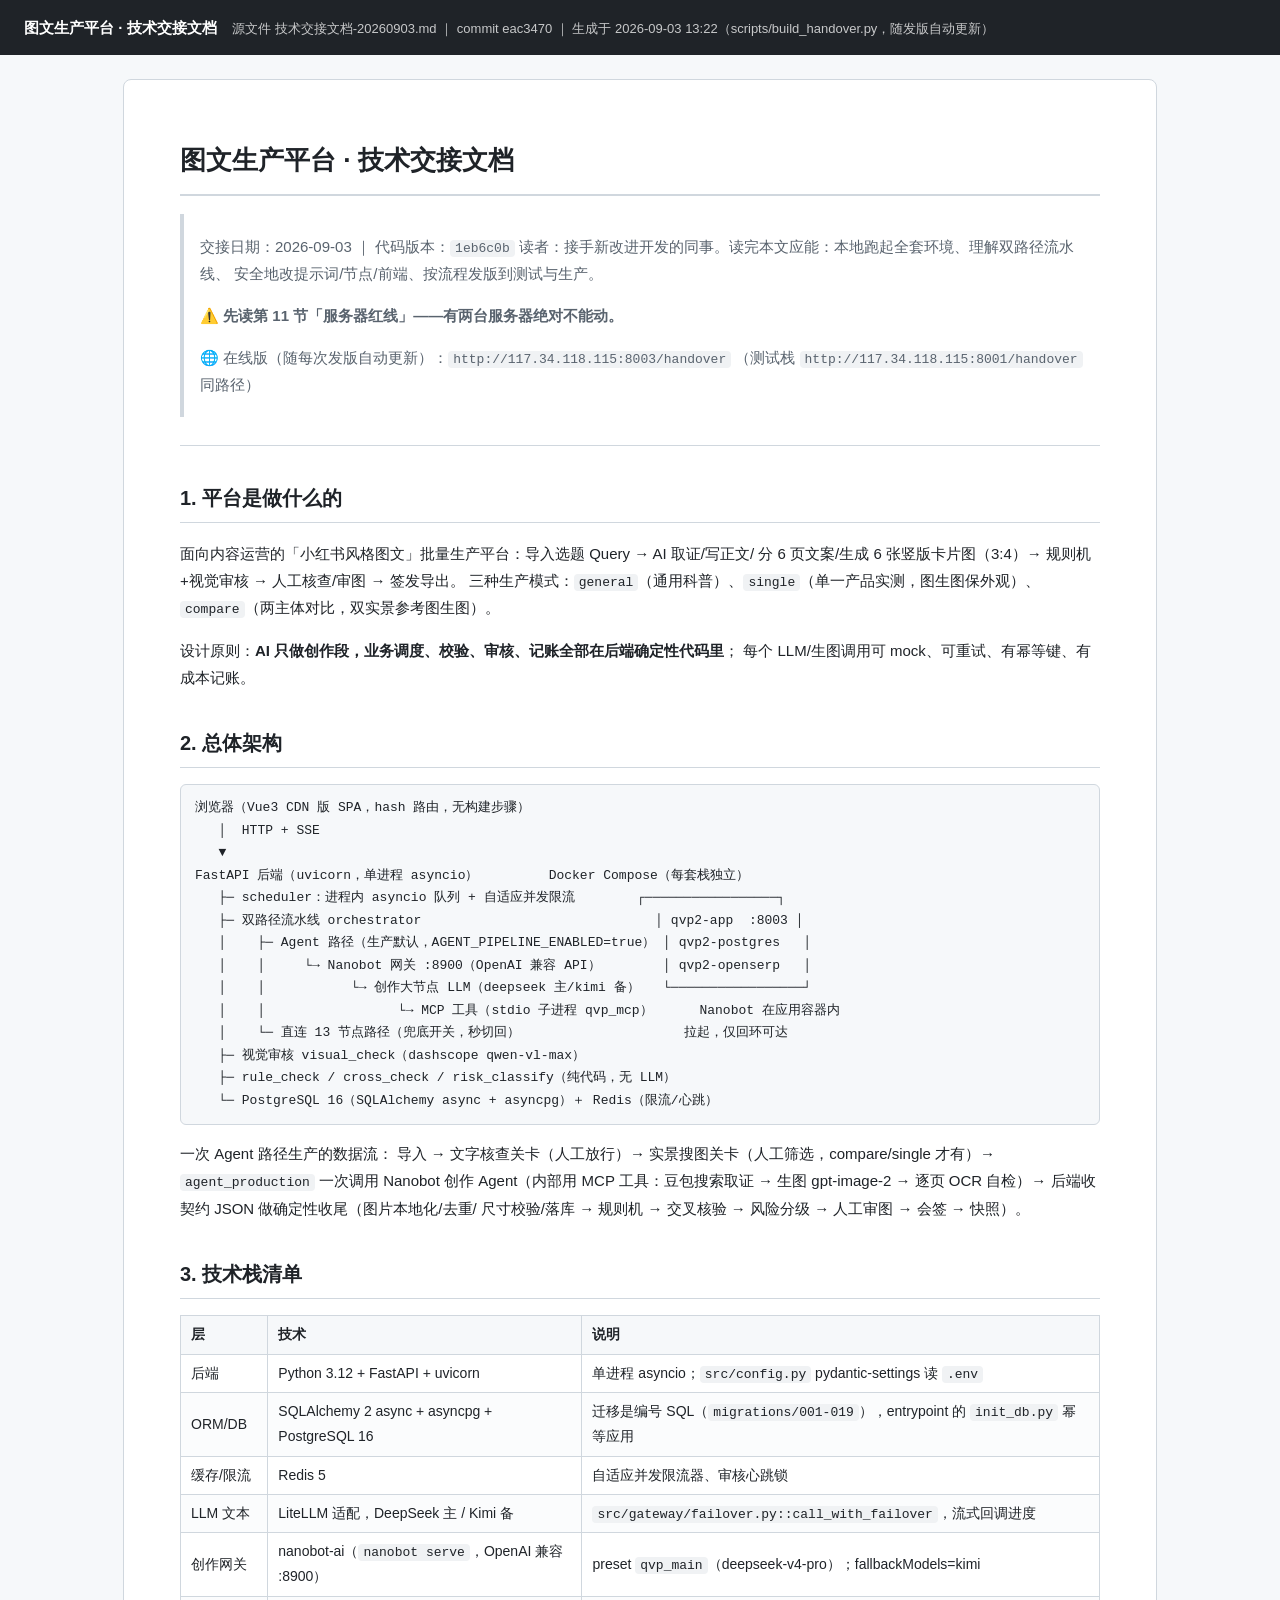
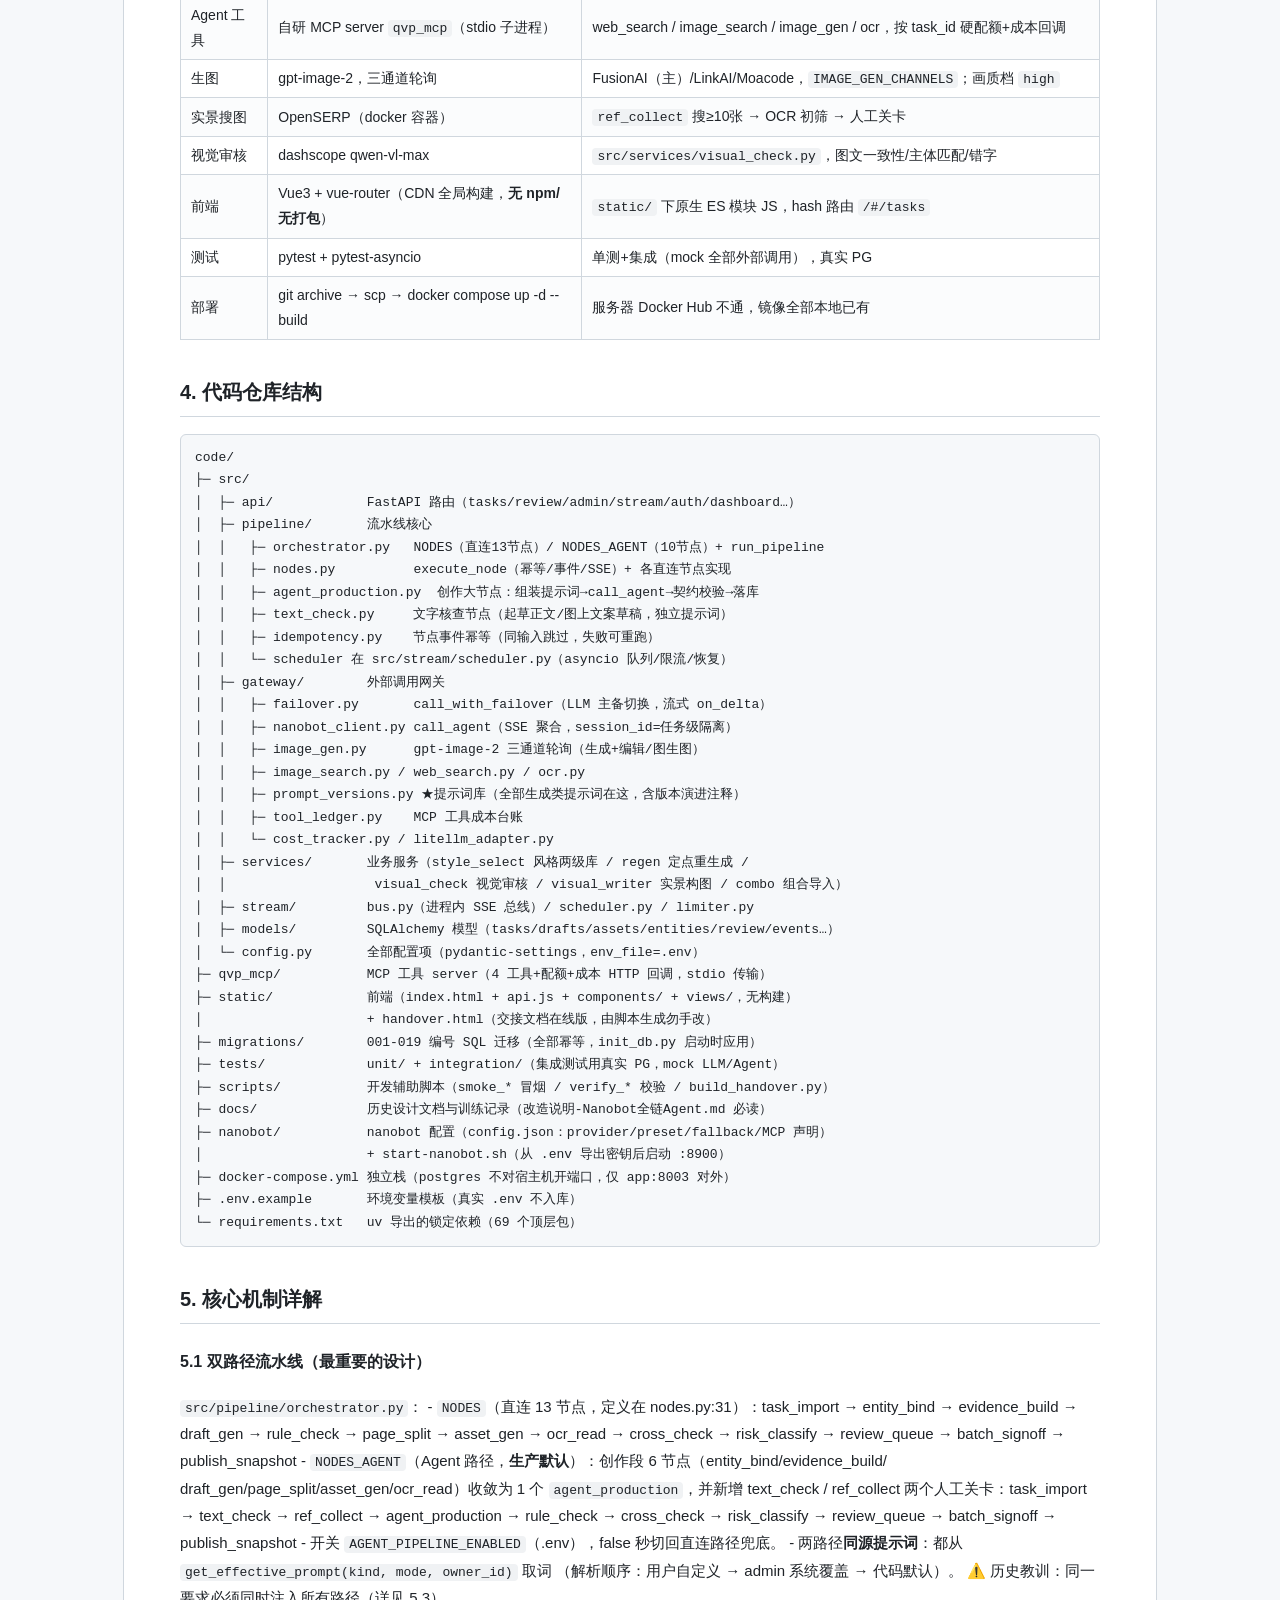
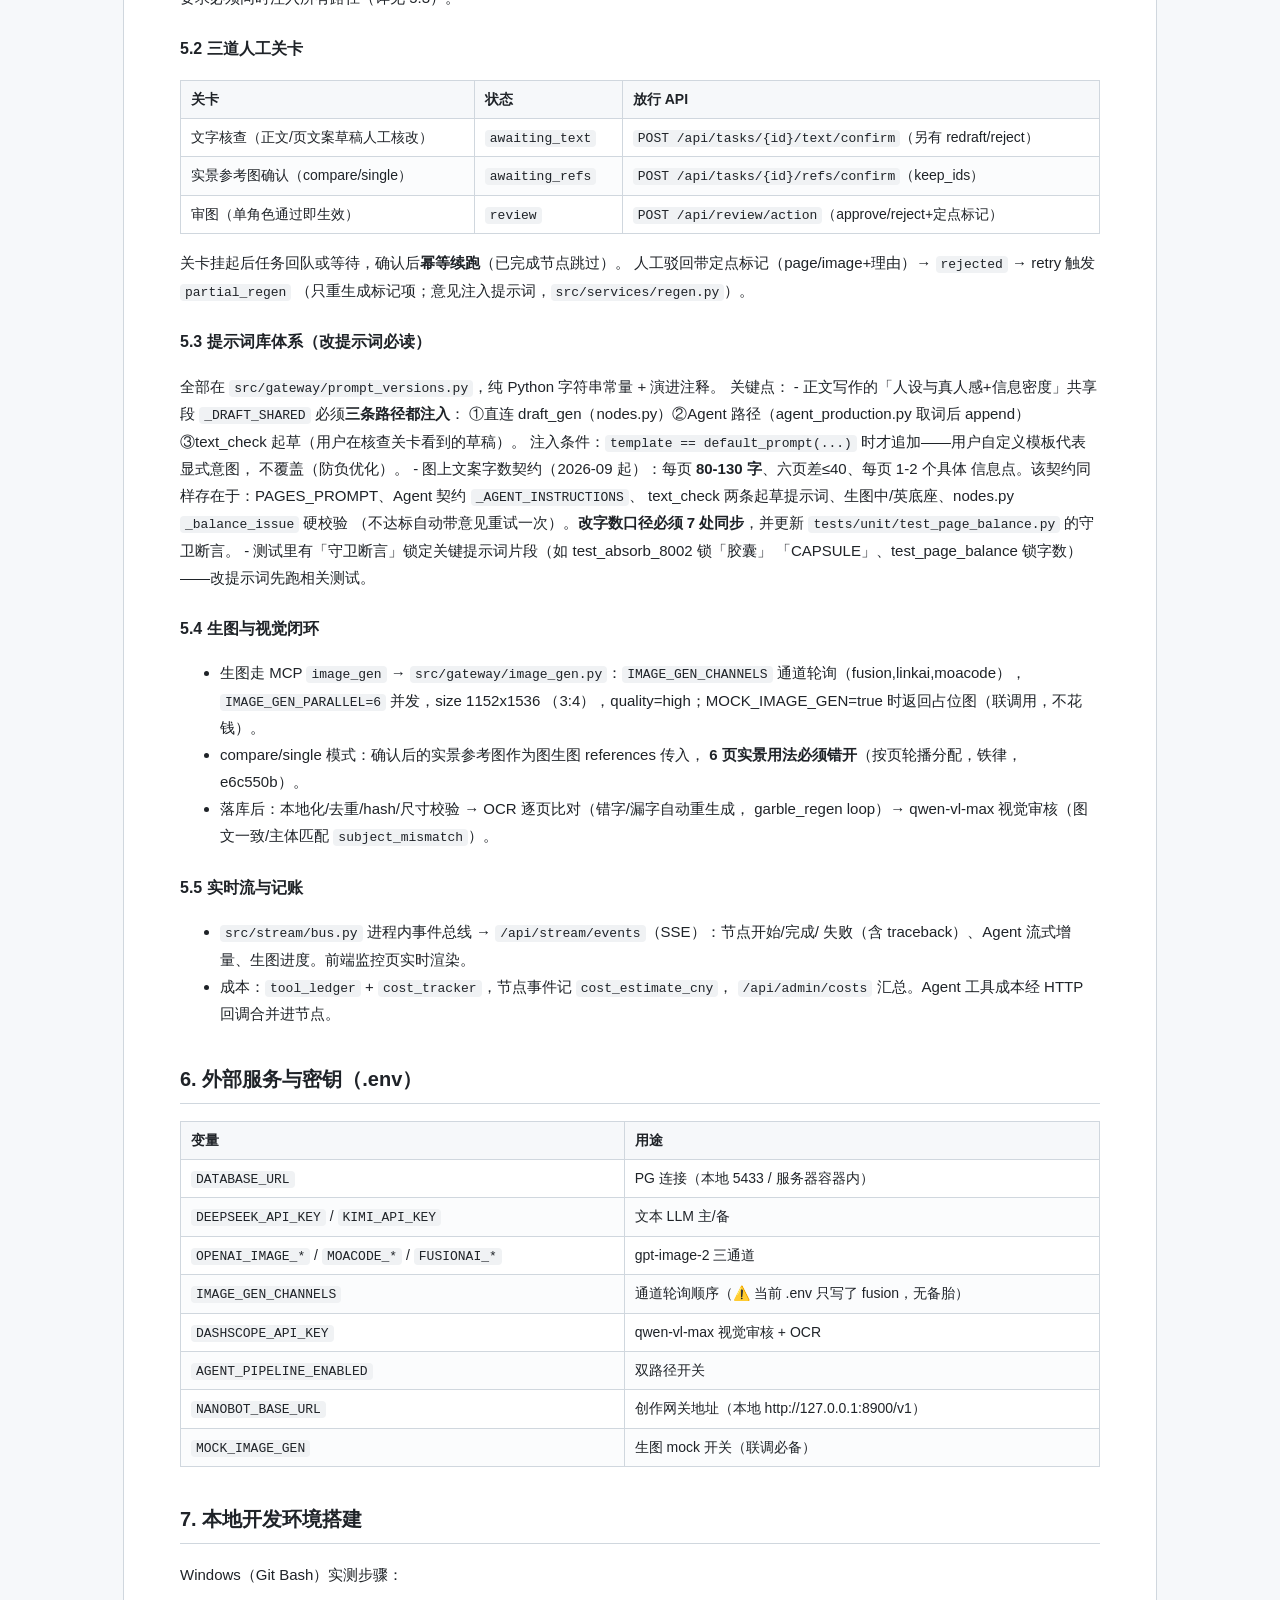
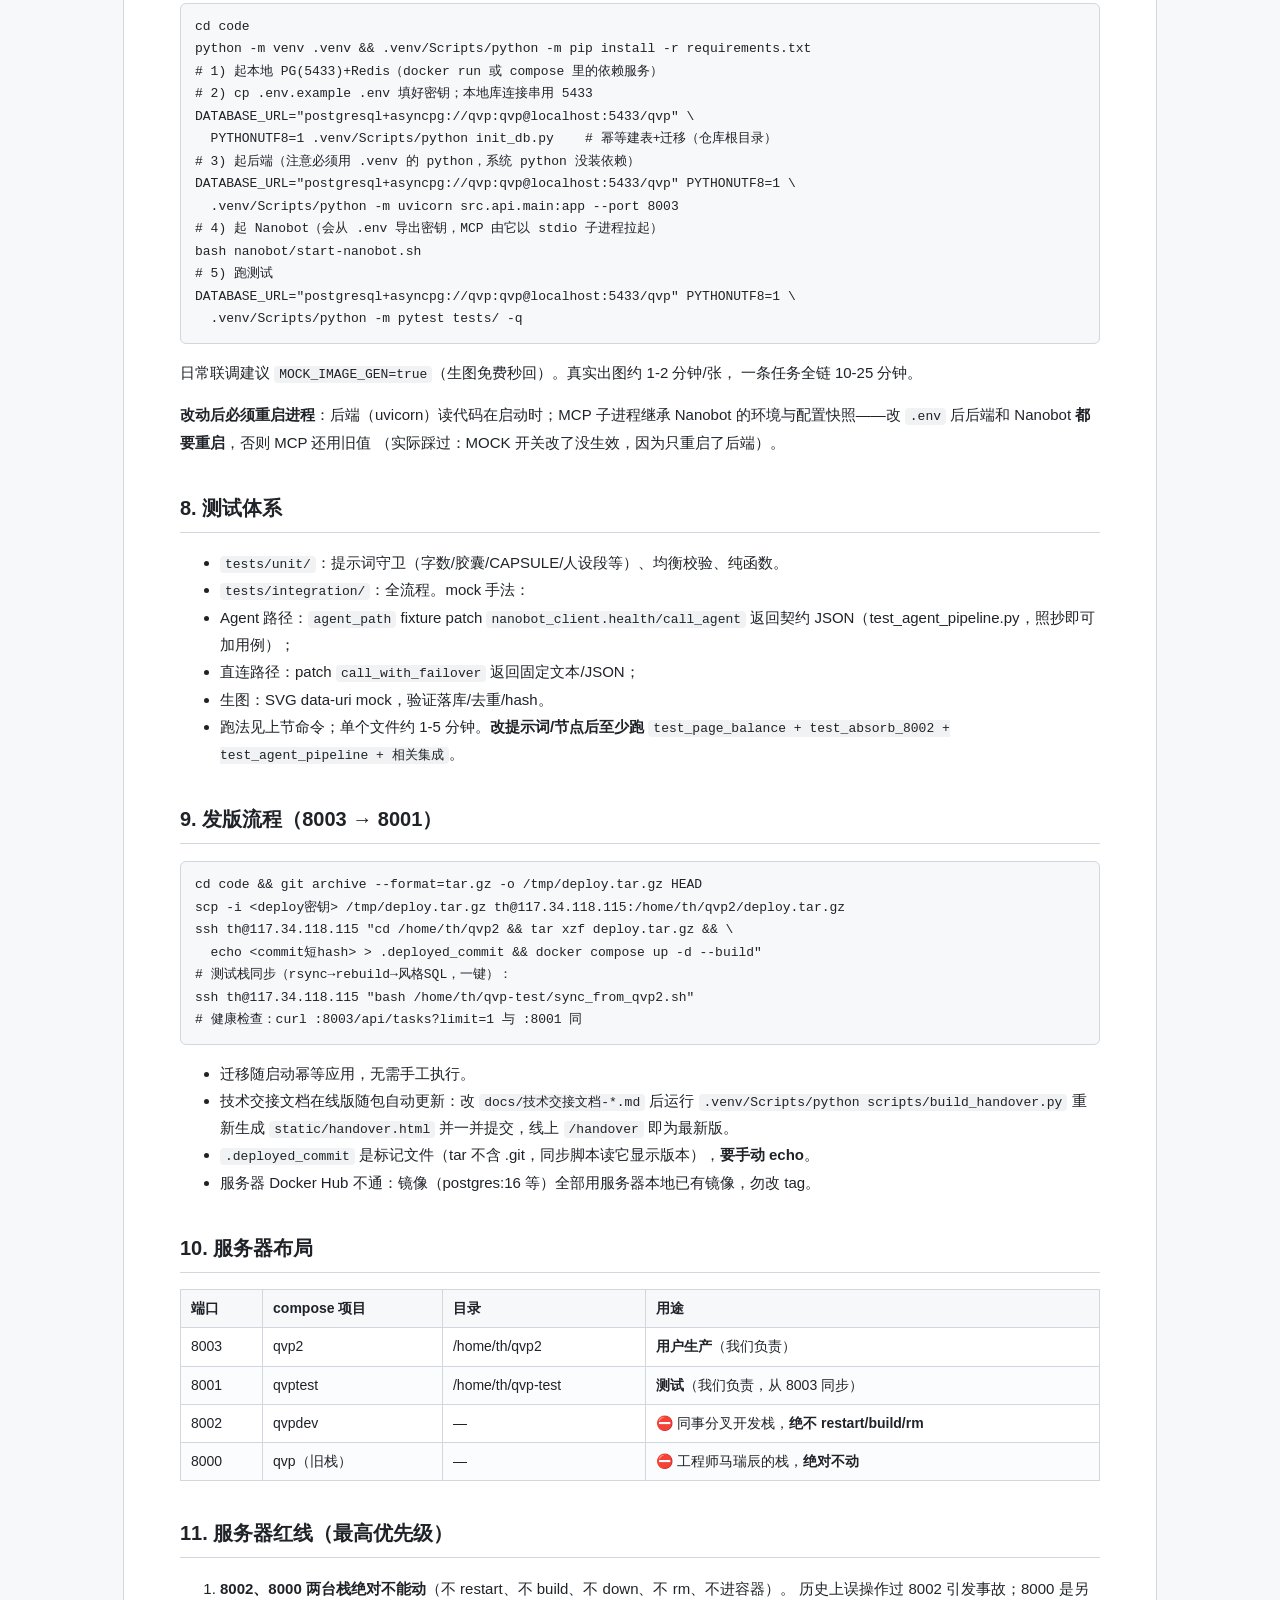
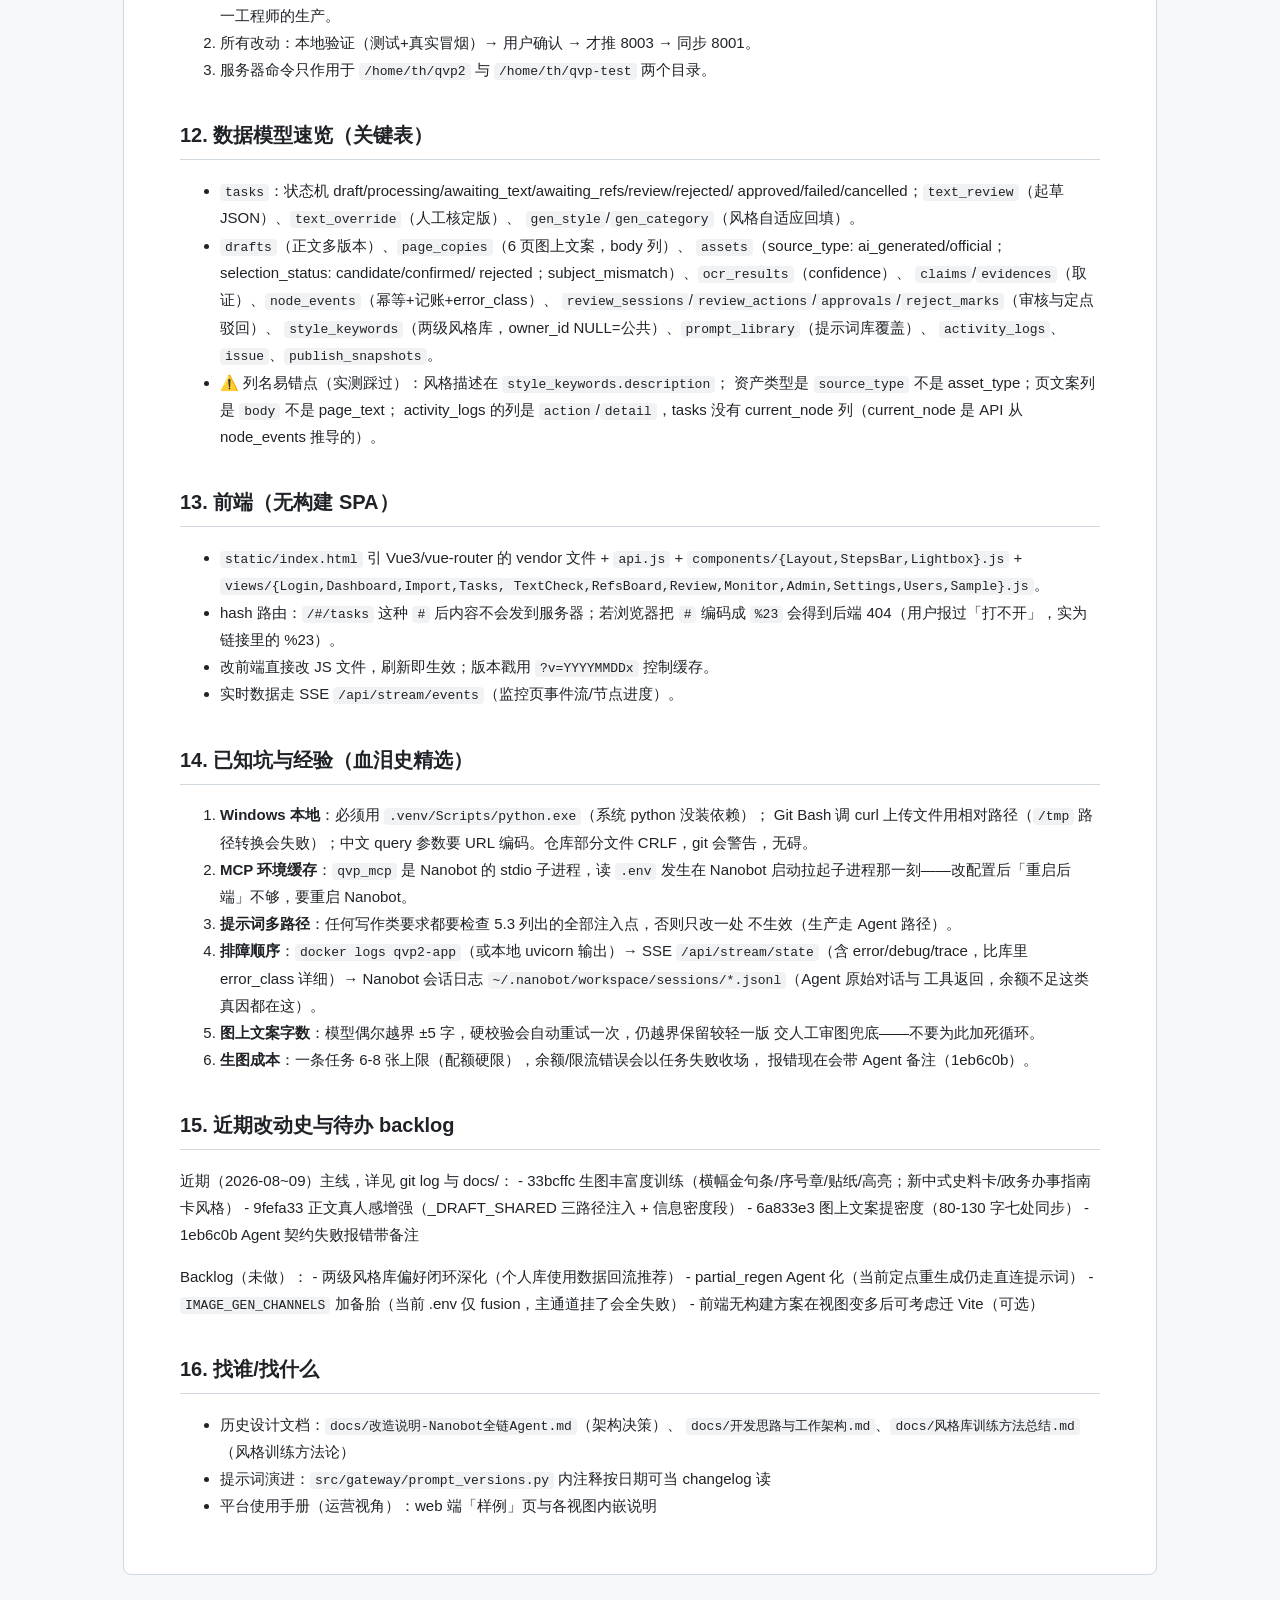
==== static/handover.html @ ba0ce24d "交接文档在线版：/handover 路由 + static/handover.html（scripts/build_handover.py 生成，随发版自动更新）" ====
<!DOCTYPE html>
<html lang="zh-CN">
<head>
<meta charset="utf-8">
<meta name="viewport" content="width=device-width, initial-scale=1">
<title>图文生产平台 · 技术交接文档</title>
<style>
  body { margin: 0; background: #f6f8fa; color: #1f2328;
         font: 15px/1.8 "Segoe UI", "PingFang SC", "Microsoft YaHei", sans-serif; }
  .banner { background: #1f2328; color: #fff; padding: 14px 24px; font-size: 13px; }
  .banner b { font-size: 15px; }
  .banner span { opacity: .75; margin-left: 12px; }
  main { max-width: 920px; margin: 24px auto 60px; background: #fff;
          padding: 40px 56px; border: 1px solid #d0d7de; border-radius: 8px; }
  h1 { font-size: 26px; border-bottom: 2px solid #d0d7de; padding-bottom: 10px; }
  h2 { font-size: 20px; border-bottom: 1px solid #d0d7de; padding-bottom: 6px;
        margin-top: 34px; }
  h3 { font-size: 16px; margin-top: 24px; }
  code { background: #f0f2f4; border-radius: 4px; padding: 1px 5px;
          font-family: Consolas, monospace; font-size: 13px; }
  pre { background: #f6f8fa; border: 1px solid #d0d7de; border-radius: 6px;
         padding: 12px 14px; overflow-x: auto; line-height: 1.5; }
  pre code { background: none; padding: 0; }
  table { border-collapse: collapse; width: 100%; margin: 12px 0; font-size: 14px; }
  th, td { border: 1px solid #d0d7de; padding: 6px 10px; text-align: left; }
  th { background: #f6f8fa; }
  tr:nth-child(even) td { background: #fbfcfd; }
  blockquote { margin: 0; padding: 4px 16px; color: #59636e;
                border-left: 4px solid #d0d7de; }
  hr { border: none; border-top: 1px solid #d0d7de; margin: 28px 0; }
  a { color: #0969da; }
</style>
</head>
<body>
<div class="banner"><b>图文生产平台 · 技术交接文档</b>
  <span>源文件 技术交接文档-20260903.md ｜ commit eac3470 ｜ 生成于 2026-09-03 13:22（scripts/build_handover.py，随发版自动更新）</span>
</div>
<main>
<h1 id="_1">图文生产平台 · 技术交接文档</h1>
<blockquote>
<p>交接日期：2026-09-03 ｜ 代码版本：<code>1eb6c0b</code>
读者：接手新改进开发的同事。读完本文应能：本地跑起全套环境、理解双路径流水线、
安全地改提示词/节点/前端、按流程发版到测试与生产。</p>
<p>⚠️ <strong>先读第 11 节「服务器红线」——有两台服务器绝对不能动。</strong></p>
<p>🌐 在线版（随每次发版自动更新）：<code>http://117.34.118.115:8003/handover</code>
（测试栈 <code>http://117.34.118.115:8001/handover</code> 同路径）</p>
</blockquote>
<hr />
<h2 id="1">1. 平台是做什么的</h2>
<p>面向内容运营的「小红书风格图文」批量生产平台：导入选题 Query → AI 取证/写正文/
分 6 页文案/生成 6 张竖版卡片图（3:4）→ 规则机+视觉审核 → 人工核查/审图 → 签发导出。
三种生产模式：<code>general</code>（通用科普）、<code>single</code>（单一产品实测，图生图保外观）、
<code>compare</code>（两主体对比，双实景参考图生图）。</p>
<p>设计原则：<strong>AI 只做创作段，业务调度、校验、审核、记账全部在后端确定性代码里</strong>；
每个 LLM/生图调用可 mock、可重试、有幂等键、有成本记账。</p>
<h2 id="2">2. 总体架构</h2>
<pre><code>浏览器（Vue3 CDN 版 SPA，hash 路由，无构建步骤）
   │  HTTP + SSE
   ▼
FastAPI 后端（uvicorn，单进程 asyncio）         Docker Compose（每套栈独立）
   ├─ scheduler：进程内 asyncio 队列 + 自适应并发限流        ┌─────────────────┐
   ├─ 双路径流水线 orchestrator                              │ qvp2-app  :8003 │
   │    ├─ Agent 路径（生产默认，AGENT_PIPELINE_ENABLED=true） │ qvp2-postgres   │
   │    │     └→ Nanobot 网关 :8900（OpenAI 兼容 API）        │ qvp2-openserp   │
   │    │           └→ 创作大节点 LLM（deepseek 主/kimi 备）   └─────────────────┘
   │    │                 └→ MCP 工具（stdio 子进程 qvp_mcp）      Nanobot 在应用容器内
   │    └─ 直连 13 节点路径（兜底开关，秒切回）                     拉起，仅回环可达
   ├─ 视觉审核 visual_check（dashscope qwen-vl-max）
   ├─ rule_check / cross_check / risk_classify（纯代码，无 LLM）
   └─ PostgreSQL 16（SQLAlchemy async + asyncpg）＋ Redis（限流/心跳）
</code></pre>
<p>一次 Agent 路径生产的数据流：
导入 → 文字核查关卡（人工放行）→ 实景搜图关卡（人工筛选，compare/single 才有）→
<code>agent_production</code> 一次调用 Nanobot 创作 Agent（内部用 MCP 工具：豆包搜索取证 →
生图 gpt-image-2 → 逐页 OCR 自检）→ 后端收契约 JSON 做确定性收尾（图片本地化/去重/
尺寸校验/落库 → 规则机 → 交叉核验 → 风险分级 → 人工审图 → 会签 → 快照）。</p>
<h2 id="3">3. 技术栈清单</h2>
<table>
<thead>
<tr>
<th>层</th>
<th>技术</th>
<th>说明</th>
</tr>
</thead>
<tbody>
<tr>
<td>后端</td>
<td>Python 3.12 + FastAPI + uvicorn</td>
<td>单进程 asyncio；<code>src/config.py</code> pydantic-settings 读 <code>.env</code></td>
</tr>
<tr>
<td>ORM/DB</td>
<td>SQLAlchemy 2 async + asyncpg + PostgreSQL 16</td>
<td>迁移是编号 SQL（<code>migrations/001-019</code>），entrypoint 的 <code>init_db.py</code> 幂等应用</td>
</tr>
<tr>
<td>缓存/限流</td>
<td>Redis 5</td>
<td>自适应并发限流器、审核心跳锁</td>
</tr>
<tr>
<td>LLM 文本</td>
<td>LiteLLM 适配，DeepSeek 主 / Kimi 备</td>
<td><code>src/gateway/failover.py::call_with_failover</code>，流式回调进度</td>
</tr>
<tr>
<td>创作网关</td>
<td>nanobot-ai（<code>nanobot serve</code>，OpenAI 兼容 :8900）</td>
<td>preset <code>qvp_main</code>（deepseek-v4-pro）；fallbackModels=kimi</td>
</tr>
<tr>
<td>Agent 工具</td>
<td>自研 MCP server <code>qvp_mcp</code>（stdio 子进程）</td>
<td>web_search / image_search / image_gen / ocr，按 task_id 硬配额+成本回调</td>
</tr>
<tr>
<td>生图</td>
<td>gpt-image-2，三通道轮询</td>
<td>FusionAI（主）/LinkAI/Moacode，<code>IMAGE_GEN_CHANNELS</code>；画质档 <code>high</code></td>
</tr>
<tr>
<td>实景搜图</td>
<td>OpenSERP（docker 容器）</td>
<td><code>ref_collect</code> 搜≥10张 → OCR 初筛 → 人工关卡</td>
</tr>
<tr>
<td>视觉审核</td>
<td>dashscope qwen-vl-max</td>
<td><code>src/services/visual_check.py</code>，图文一致性/主体匹配/错字</td>
</tr>
<tr>
<td>前端</td>
<td>Vue3 + vue-router（CDN 全局构建，<strong>无 npm/无打包</strong>）</td>
<td><code>static/</code> 下原生 ES 模块 JS，hash 路由 <code>/#/tasks</code></td>
</tr>
<tr>
<td>测试</td>
<td>pytest + pytest-asyncio</td>
<td>单测+集成（mock 全部外部调用），真实 PG</td>
</tr>
<tr>
<td>部署</td>
<td>git archive → scp → docker compose up -d --build</td>
<td>服务器 Docker Hub 不通，镜像全部本地已有</td>
</tr>
</tbody>
</table>
<h2 id="4">4. 代码仓库结构</h2>
<pre><code>code/
├─ src/
│  ├─ api/            FastAPI 路由（tasks/review/admin/stream/auth/dashboard…）
│  ├─ pipeline/       流水线核心
│  │   ├─ orchestrator.py   NODES（直连13节点）/ NODES_AGENT（10节点）+ run_pipeline
│  │   ├─ nodes.py          execute_node（幂等/事件/SSE）+ 各直连节点实现
│  │   ├─ agent_production.py  创作大节点：组装提示词→call_agent→契约校验→落库
│  │   ├─ text_check.py     文字核查节点（起草正文/图上文案草稿，独立提示词）
│  │   ├─ idempotency.py    节点事件幂等（同输入跳过，失败可重跑）
│  │   └─ scheduler 在 src/stream/scheduler.py（asyncio 队列/限流/恢复）
│  ├─ gateway/        外部调用网关
│  │   ├─ failover.py       call_with_failover（LLM 主备切换，流式 on_delta）
│  │   ├─ nanobot_client.py call_agent（SSE 聚合，session_id=任务级隔离）
│  │   ├─ image_gen.py      gpt-image-2 三通道轮询（生成+编辑/图生图）
│  │   ├─ image_search.py / web_search.py / ocr.py
│  │   ├─ prompt_versions.py ★提示词库（全部生成类提示词在这，含版本演进注释）
│  │   ├─ tool_ledger.py    MCP 工具成本台账
│  │   └─ cost_tracker.py / litellm_adapter.py
│  ├─ services/       业务服务（style_select 风格两级库 / regen 定点重生成 /
│  │                   visual_check 视觉审核 / visual_writer 实景构图 / combo 组合导入）
│  ├─ stream/         bus.py（进程内 SSE 总线）/ scheduler.py / limiter.py
│  ├─ models/         SQLAlchemy 模型（tasks/drafts/assets/entities/review/events…）
│  └─ config.py       全部配置项（pydantic-settings，env_file=.env）
├─ qvp_mcp/           MCP 工具 server（4 工具+配额+成本 HTTP 回调，stdio 传输）
├─ static/            前端（index.html + api.js + components/ + views/，无构建）
│                     + handover.html（交接文档在线版，由脚本生成勿手改）
├─ migrations/        001-019 编号 SQL 迁移（全部幂等，init_db.py 启动时应用）
├─ tests/             unit/ + integration/（集成测试用真实 PG，mock LLM/Agent）
├─ scripts/           开发辅助脚本（smoke_* 冒烟 / verify_* 校验 / build_handover.py）
├─ docs/              历史设计文档与训练记录（改造说明-Nanobot全链Agent.md 必读）
├─ nanobot/           nanobot 配置（config.json：provider/preset/fallback/MCP 声明）
│                     + start-nanobot.sh（从 .env 导出密钥后启动 :8900）
├─ docker-compose.yml 独立栈（postgres 不对宿主机开端口，仅 app:8003 对外）
├─ .env.example       环境变量模板（真实 .env 不入库）
└─ requirements.txt   uv 导出的锁定依赖（69 个顶层包）
</code></pre>
<h2 id="5">5. 核心机制详解</h2>
<h3 id="51">5.1 双路径流水线（最重要的设计）</h3>
<p><code>src/pipeline/orchestrator.py</code>：
- <code>NODES</code>（直连 13 节点，定义在 nodes.py:31）：task_import → entity_bind →
  evidence_build → draft_gen → rule_check → page_split → asset_gen → ocr_read →
  cross_check → risk_classify → review_queue → batch_signoff → publish_snapshot
- <code>NODES_AGENT</code>（Agent 路径，<strong>生产默认</strong>）：创作段 6 节点（entity_bind/evidence_build/
  draft_gen/page_split/asset_gen/ocr_read）收敛为 1 个 <code>agent_production</code>，并新增
  text_check / ref_collect 两个人工关卡：task_import → text_check → ref_collect →
  agent_production → rule_check → cross_check → risk_classify → review_queue →
  batch_signoff → publish_snapshot
- 开关 <code>AGENT_PIPELINE_ENABLED</code>（.env），false 秒切回直连路径兜底。
- 两路径<strong>同源提示词</strong>：都从 <code>get_effective_prompt(kind, mode, owner_id)</code> 取词
  （解析顺序：用户自定义 → admin 系统覆盖 → 代码默认）。
  ⚠️ 历史教训：同一要求必须同时注入所有路径（详见 5.3）。</p>
<h3 id="52">5.2 三道人工关卡</h3>
<table>
<thead>
<tr>
<th>关卡</th>
<th>状态</th>
<th>放行 API</th>
</tr>
</thead>
<tbody>
<tr>
<td>文字核查（正文/页文案草稿人工核改）</td>
<td><code>awaiting_text</code></td>
<td><code>POST /api/tasks/{id}/text/confirm</code>（另有 redraft/reject）</td>
</tr>
<tr>
<td>实景参考图确认（compare/single）</td>
<td><code>awaiting_refs</code></td>
<td><code>POST /api/tasks/{id}/refs/confirm</code>（keep_ids）</td>
</tr>
<tr>
<td>审图（单角色通过即生效）</td>
<td><code>review</code></td>
<td><code>POST /api/review/action</code>（approve/reject+定点标记）</td>
</tr>
</tbody>
</table>
<p>关卡挂起后任务回队或等待，确认后<strong>幂等续跑</strong>（已完成节点跳过）。
人工驳回带定点标记（page/image+理由）→ <code>rejected</code> → retry 触发 <code>partial_regen</code>
（只重生成标记项；意见注入提示词，<code>src/services/regen.py</code>）。</p>
<h3 id="53">5.3 提示词库体系（改提示词必读）</h3>
<p>全部在 <code>src/gateway/prompt_versions.py</code>，纯 Python 字符串常量 + 演进注释。
关键点：
- 正文写作的「人设与真人感+信息密度」共享段 <code>_DRAFT_SHARED</code> 必须<strong>三条路径都注入</strong>：
  ①直连 draft_gen（nodes.py）②Agent 路径（agent_production.py 取词后 append）
  ③text_check 起草（用户在核查关卡看到的草稿）。
  注入条件：<code>template == default_prompt(...)</code> 时才追加——用户自定义模板代表显式意图，
  不覆盖（防负优化）。
- 图上文案字数契约（2026-09 起）：每页 <strong>80-130 字</strong>、六页差≤40、每页 1-2 个具体
  信息点。该契约同样存在于：PAGES_PROMPT、Agent 契约 <code>_AGENT_INSTRUCTIONS</code>、
  text_check 两条起草提示词、生图中/英底座、nodes.py <code>_balance_issue</code> 硬校验
  （不达标自动带意见重试一次）。<strong>改字数口径必须 7 处同步</strong>，并更新
  <code>tests/unit/test_page_balance.py</code> 的守卫断言。
- 测试里有「守卫断言」锁定关键提示词片段（如 test_absorb_8002 锁「胶囊」
  「CAPSULE」、test_page_balance 锁字数）——改提示词先跑相关测试。</p>
<h3 id="54">5.4 生图与视觉闭环</h3>
<ul>
<li>生图走 MCP <code>image_gen</code> → <code>src/gateway/image_gen.py</code>：<code>IMAGE_GEN_CHANNELS</code>
  通道轮询（fusion,linkai,moacode），<code>IMAGE_GEN_PARALLEL=6</code> 并发，size 1152x1536
  （3:4），quality=high；MOCK_IMAGE_GEN=true 时返回占位图（联调用，不花钱）。</li>
<li>compare/single 模式：确认后的实景参考图作为图生图 references 传入，
  <strong>6 页实景用法必须错开</strong>（按页轮播分配，铁律，e6c550b）。</li>
<li>落库后：本地化/去重/hash/尺寸校验 → OCR 逐页比对（错字/漏字自动重生成，
  garble_regen loop）→ qwen-vl-max 视觉审核（图文一致/主体匹配 <code>subject_mismatch</code>）。</li>
</ul>
<h3 id="55">5.5 实时流与记账</h3>
<ul>
<li><code>src/stream/bus.py</code> 进程内事件总线 → <code>/api/stream/events</code>（SSE）：节点开始/完成/
  失败（含 traceback）、Agent 流式增量、生图进度。前端监控页实时渲染。</li>
<li>成本：<code>tool_ledger</code> + <code>cost_tracker</code>，节点事件记 <code>cost_estimate_cny</code>，
  <code>/api/admin/costs</code> 汇总。Agent 工具成本经 HTTP 回调合并进节点。</li>
</ul>
<h2 id="6-env">6. 外部服务与密钥（.env）</h2>
<table>
<thead>
<tr>
<th>变量</th>
<th>用途</th>
</tr>
</thead>
<tbody>
<tr>
<td><code>DATABASE_URL</code></td>
<td>PG 连接（本地 5433 / 服务器容器内）</td>
</tr>
<tr>
<td><code>DEEPSEEK_API_KEY</code> / <code>KIMI_API_KEY</code></td>
<td>文本 LLM 主/备</td>
</tr>
<tr>
<td><code>OPENAI_IMAGE_*</code> / <code>MOACODE_*</code> / <code>FUSIONAI_*</code></td>
<td>gpt-image-2 三通道</td>
</tr>
<tr>
<td><code>IMAGE_GEN_CHANNELS</code></td>
<td>通道轮询顺序（⚠️ 当前 .env 只写了 fusion，无备胎）</td>
</tr>
<tr>
<td><code>DASHSCOPE_API_KEY</code></td>
<td>qwen-vl-max 视觉审核 + OCR</td>
</tr>
<tr>
<td><code>AGENT_PIPELINE_ENABLED</code></td>
<td>双路径开关</td>
</tr>
<tr>
<td><code>NANOBOT_BASE_URL</code></td>
<td>创作网关地址（本地 http://127.0.0.1:8900/v1）</td>
</tr>
<tr>
<td><code>MOCK_IMAGE_GEN</code></td>
<td>生图 mock 开关（联调必备）</td>
</tr>
</tbody>
</table>
<h2 id="7">7. 本地开发环境搭建</h2>
<p>Windows（Git Bash）实测步骤：</p>
<pre><code class="language-bash">cd code
python -m venv .venv &amp;&amp; .venv/Scripts/python -m pip install -r requirements.txt
# 1) 起本地 PG(5433)+Redis（docker run 或 compose 里的依赖服务）
# 2) cp .env.example .env 填好密钥；本地库连接串用 5433
DATABASE_URL=&quot;postgresql+asyncpg://qvp:qvp@localhost:5433/qvp&quot; \
  PYTHONUTF8=1 .venv/Scripts/python init_db.py    # 幂等建表+迁移（仓库根目录）
# 3) 起后端（注意必须用 .venv 的 python，系统 python 没装依赖）
DATABASE_URL=&quot;postgresql+asyncpg://qvp:qvp@localhost:5433/qvp&quot; PYTHONUTF8=1 \
  .venv/Scripts/python -m uvicorn src.api.main:app --port 8003
# 4) 起 Nanobot（会从 .env 导出密钥，MCP 由它以 stdio 子进程拉起）
bash nanobot/start-nanobot.sh
# 5) 跑测试
DATABASE_URL=&quot;postgresql+asyncpg://qvp:qvp@localhost:5433/qvp&quot; PYTHONUTF8=1 \
  .venv/Scripts/python -m pytest tests/ -q
</code></pre>
<p>日常联调建议 <code>MOCK_IMAGE_GEN=true</code>（生图免费秒回）。真实出图约 1-2 分钟/张，
一条任务全链 10-25 分钟。</p>
<p><strong>改动后必须重启进程</strong>：后端（uvicorn）读代码在启动时；MCP 子进程继承 Nanobot
的环境与配置快照——改 <code>.env</code> 后后端和 Nanobot <strong>都要重启</strong>，否则 MCP 还用旧值
（实际踩过：MOCK 开关改了没生效，因为只重启了后端）。</p>
<h2 id="8">8. 测试体系</h2>
<ul>
<li><code>tests/unit/</code>：提示词守卫（字数/胶囊/CAPSULE/人设段等）、均衡校验、纯函数。</li>
<li><code>tests/integration/</code>：全流程。mock 手法：</li>
<li>Agent 路径：<code>agent_path</code> fixture patch <code>nanobot_client.health/call_agent</code>
    返回契约 JSON（test_agent_pipeline.py，照抄即可加用例）；</li>
<li>直连路径：patch <code>call_with_failover</code> 返回固定文本/JSON；</li>
<li>生图：SVG data-uri mock，验证落库/去重/hash。</li>
<li>跑法见上节命令；单个文件约 1-5 分钟。<strong>改提示词/节点后至少跑</strong>
  <code>test_page_balance + test_absorb_8002 + test_agent_pipeline + 相关集成</code>。</li>
</ul>
<h2 id="9-8003-8001">9. 发版流程（8003 → 8001）</h2>
<pre><code class="language-bash">cd code &amp;&amp; git archive --format=tar.gz -o /tmp/deploy.tar.gz HEAD
scp -i &lt;deploy密钥&gt; /tmp/deploy.tar.gz th@117.34.118.115:/home/th/qvp2/deploy.tar.gz
ssh th@117.34.118.115 &quot;cd /home/th/qvp2 &amp;&amp; tar xzf deploy.tar.gz &amp;&amp; \
  echo &lt;commit短hash&gt; &gt; .deployed_commit &amp;&amp; docker compose up -d --build&quot;
# 测试栈同步（rsync→rebuild→风格SQL，一键）：
ssh th@117.34.118.115 &quot;bash /home/th/qvp-test/sync_from_qvp2.sh&quot;
# 健康检查：curl :8003/api/tasks?limit=1 与 :8001 同
</code></pre>
<ul>
<li>迁移随启动幂等应用，无需手工执行。</li>
<li>技术交接文档在线版随包自动更新：改 <code>docs/技术交接文档-*.md</code> 后运行
  <code>.venv/Scripts/python scripts/build_handover.py</code> 重新生成 <code>static/handover.html</code>
  并一并提交，线上 <code>/handover</code> 即为最新版。</li>
<li><code>.deployed_commit</code> 是标记文件（tar 不含 .git，同步脚本读它显示版本），<strong>要手动 echo</strong>。</li>
<li>服务器 Docker Hub 不通：镜像（postgres:16 等）全部用服务器本地已有镜像，勿改 tag。</li>
</ul>
<h2 id="10">10. 服务器布局</h2>
<table>
<thead>
<tr>
<th>端口</th>
<th>compose 项目</th>
<th>目录</th>
<th>用途</th>
</tr>
</thead>
<tbody>
<tr>
<td>8003</td>
<td>qvp2</td>
<td>/home/th/qvp2</td>
<td><strong>用户生产</strong>（我们负责）</td>
</tr>
<tr>
<td>8001</td>
<td>qvptest</td>
<td>/home/th/qvp-test</td>
<td><strong>测试</strong>（我们负责，从 8003 同步）</td>
</tr>
<tr>
<td>8002</td>
<td>qvpdev</td>
<td>—</td>
<td>⛔ 同事分叉开发栈，<strong>绝不 restart/build/rm</strong></td>
</tr>
<tr>
<td>8000</td>
<td>qvp（旧栈）</td>
<td>—</td>
<td>⛔ 工程师马瑞辰的栈，<strong>绝对不动</strong></td>
</tr>
</tbody>
</table>
<h2 id="11">11. 服务器红线（最高优先级）</h2>
<ol>
<li><strong>8002、8000 两台栈绝对不能动</strong>（不 restart、不 build、不 down、不 rm、不进容器）。
   历史上误操作过 8002 引发事故；8000 是另一工程师的生产。</li>
<li>所有改动：本地验证（测试+真实冒烟）→ 用户确认 → 才推 8003 → 同步 8001。</li>
<li>服务器命令只作用于 <code>/home/th/qvp2</code> 与 <code>/home/th/qvp-test</code> 两个目录。</li>
</ol>
<h2 id="12">12. 数据模型速览（关键表）</h2>
<ul>
<li><code>tasks</code>：状态机 draft/processing/awaiting_text/awaiting_refs/review/rejected/
  approved/failed/cancelled；<code>text_review</code>（起草 JSON）、<code>text_override</code>（人工核定版）、
  <code>gen_style</code>/<code>gen_category</code>（风格自适应回填）。</li>
<li><code>drafts</code>（正文多版本）、<code>page_copies</code>（6 页图上文案，body 列）、
  <code>assets</code>（source_type: ai_generated/official；selection_status: candidate/confirmed/
  rejected；subject_mismatch）、<code>ocr_results</code>（confidence）、
  <code>claims</code>/<code>evidences</code>（取证）、<code>node_events</code>（幂等+记账+error_class）、
  <code>review_sessions</code>/<code>review_actions</code>/<code>approvals</code>/<code>reject_marks</code>（审核与定点驳回）、
  <code>style_keywords</code>（两级风格库，owner_id NULL=公共）、<code>prompt_library</code>（提示词库覆盖）、
  <code>activity_logs</code>、<code>issue</code>、<code>publish_snapshots</code>。</li>
<li>⚠️ 列名易错点（实测踩过）：风格描述在 <code>style_keywords.description</code>；
  资产类型是 <code>source_type</code> 不是 asset_type；页文案列是 <code>body</code> 不是 page_text；
  activity_logs 的列是 <code>action</code>/<code>detail</code>，tasks 没有 current_node 列（current_node 是
  API 从 node_events 推导的）。</li>
</ul>
<h2 id="13-spa">13. 前端（无构建 SPA）</h2>
<ul>
<li><code>static/index.html</code> 引 Vue3/vue-router 的 vendor 文件 + <code>api.js</code> +
  <code>components/{Layout,StepsBar,Lightbox}.js</code> + <code>views/{Login,Dashboard,Import,Tasks,
  TextCheck,RefsBoard,Review,Monitor,Admin,Settings,Users,Sample}.js</code>。</li>
<li>hash 路由：<code>/#/tasks</code> 这种 <code>#</code> 后内容不会发到服务器；若浏览器把 <code>#</code> 编码成 <code>%23</code>
  会得到后端 404（用户报过「打不开」，实为链接里的 %23）。</li>
<li>改前端直接改 JS 文件，刷新即生效；版本戳用 <code>?v=YYYYMMDDx</code> 控制缓存。</li>
<li>实时数据走 SSE <code>/api/stream/events</code>（监控页事件流/节点进度）。</li>
</ul>
<h2 id="14">14. 已知坑与经验（血泪史精选）</h2>
<ol>
<li><strong>Windows 本地</strong>：必须用 <code>.venv/Scripts/python.exe</code>（系统 python 没装依赖）；
   Git Bash 调 curl 上传文件用相对路径（<code>/tmp</code> 路径转换会失败）；中文 query 参数要
   URL 编码。仓库部分文件 CRLF，git 会警告，无碍。</li>
<li><strong>MCP 环境缓存</strong>：<code>qvp_mcp</code> 是 Nanobot 的 stdio 子进程，读 <code>.env</code> 发生在
   Nanobot 启动拉起子进程那一刻——改配置后「重启后端」不够，要重启 Nanobot。</li>
<li><strong>提示词多路径</strong>：任何写作类要求都要检查 5.3 列出的全部注入点，否则只改一处
   不生效（生产走 Agent 路径）。</li>
<li><strong>排障顺序</strong>：<code>docker logs qvp2-app</code>（或本地 uvicorn 输出）→ SSE
   <code>/api/stream/state</code>（含 error/debug/trace，比库里 error_class 详细）→
   Nanobot 会话日志 <code>~/.nanobot/workspace/sessions/*.jsonl</code>（Agent 原始对话与
   工具返回，余额不足这类真因都在这）。</li>
<li><strong>图上文案字数</strong>：模型偶尔越界 ±5 字，硬校验会自动重试一次，仍越界保留较轻一版
   交人工审图兜底——不要为此加死循环。</li>
<li><strong>生图成本</strong>：一条任务 6-8 张上限（配额硬限），余额/限流错误会以任务失败收场，
   报错现在会带 Agent 备注（1eb6c0b）。</li>
</ol>
<h2 id="15-backlog">15. 近期改动史与待办 backlog</h2>
<p>近期（2026-08~09）主线，详见 git log 与 docs/：
- 33bcffc 生图丰富度训练（横幅金句条/序号章/贴纸/高亮；新中式史料卡/政务办事指南卡风格）
- 9fefa33 正文真人感增强（_DRAFT_SHARED 三路径注入 + 信息密度段）
- 6a833e3 图上文案提密度（80-130 字七处同步）
- 1eb6c0b Agent 契约失败报错带备注</p>
<p>Backlog（未做）：
- 两级风格库偏好闭环深化（个人库使用数据回流推荐）
- partial_regen Agent 化（当前定点重生成仍走直连提示词）
- <code>IMAGE_GEN_CHANNELS</code> 加备胎（当前 .env 仅 fusion，主通道挂了会全失败）
- 前端无构建方案在视图变多后可考虑迁 Vite（可选）</p>
<h2 id="16">16. 找谁/找什么</h2>
<ul>
<li>历史设计文档：<code>docs/改造说明-Nanobot全链Agent.md</code>（架构决策）、
  <code>docs/开发思路与工作架构.md</code>、<code>docs/风格库训练方法总结.md</code>（风格训练方法论）</li>
<li>提示词演进：<code>src/gateway/prompt_versions.py</code> 内注释按日期可当 changelog 读</li>
<li>平台使用手册（运营视角）：web 端「样例」页与各视图内嵌说明</li>
</ul>
</main>
</body>
</html>
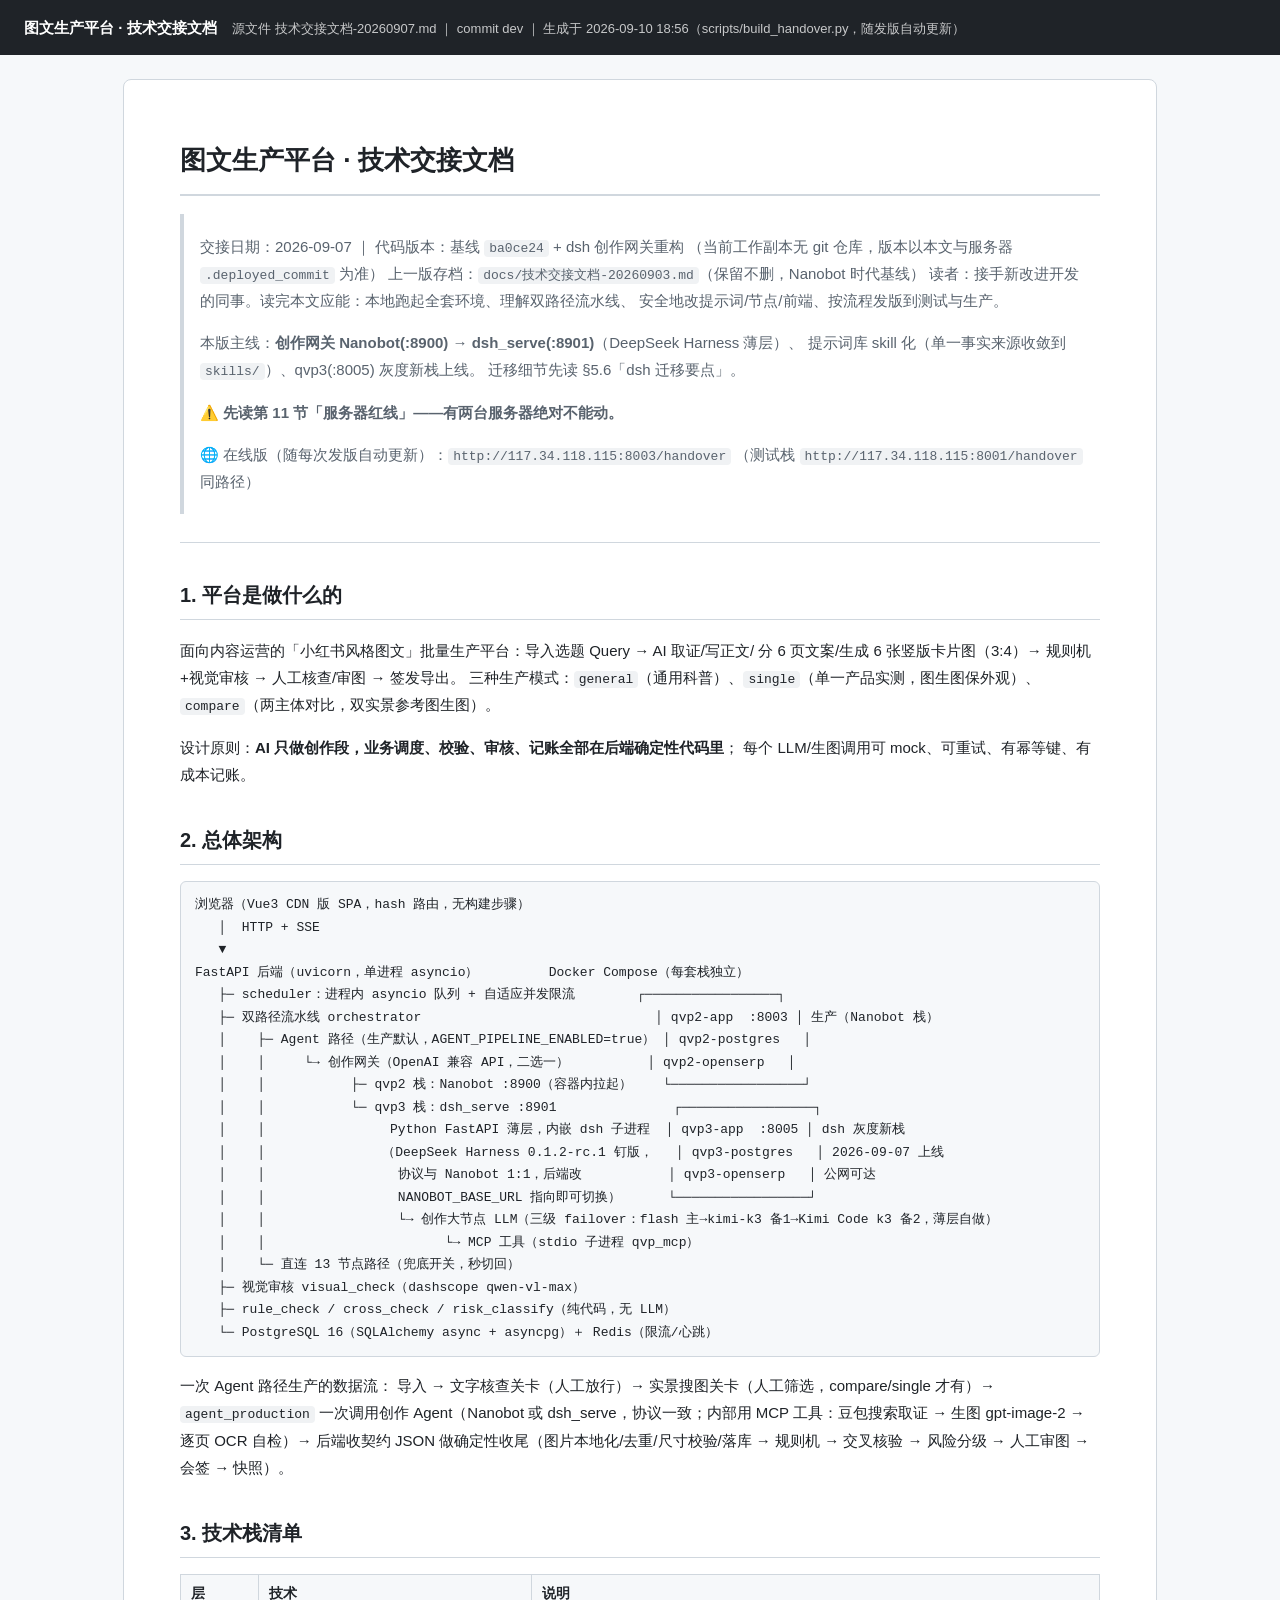
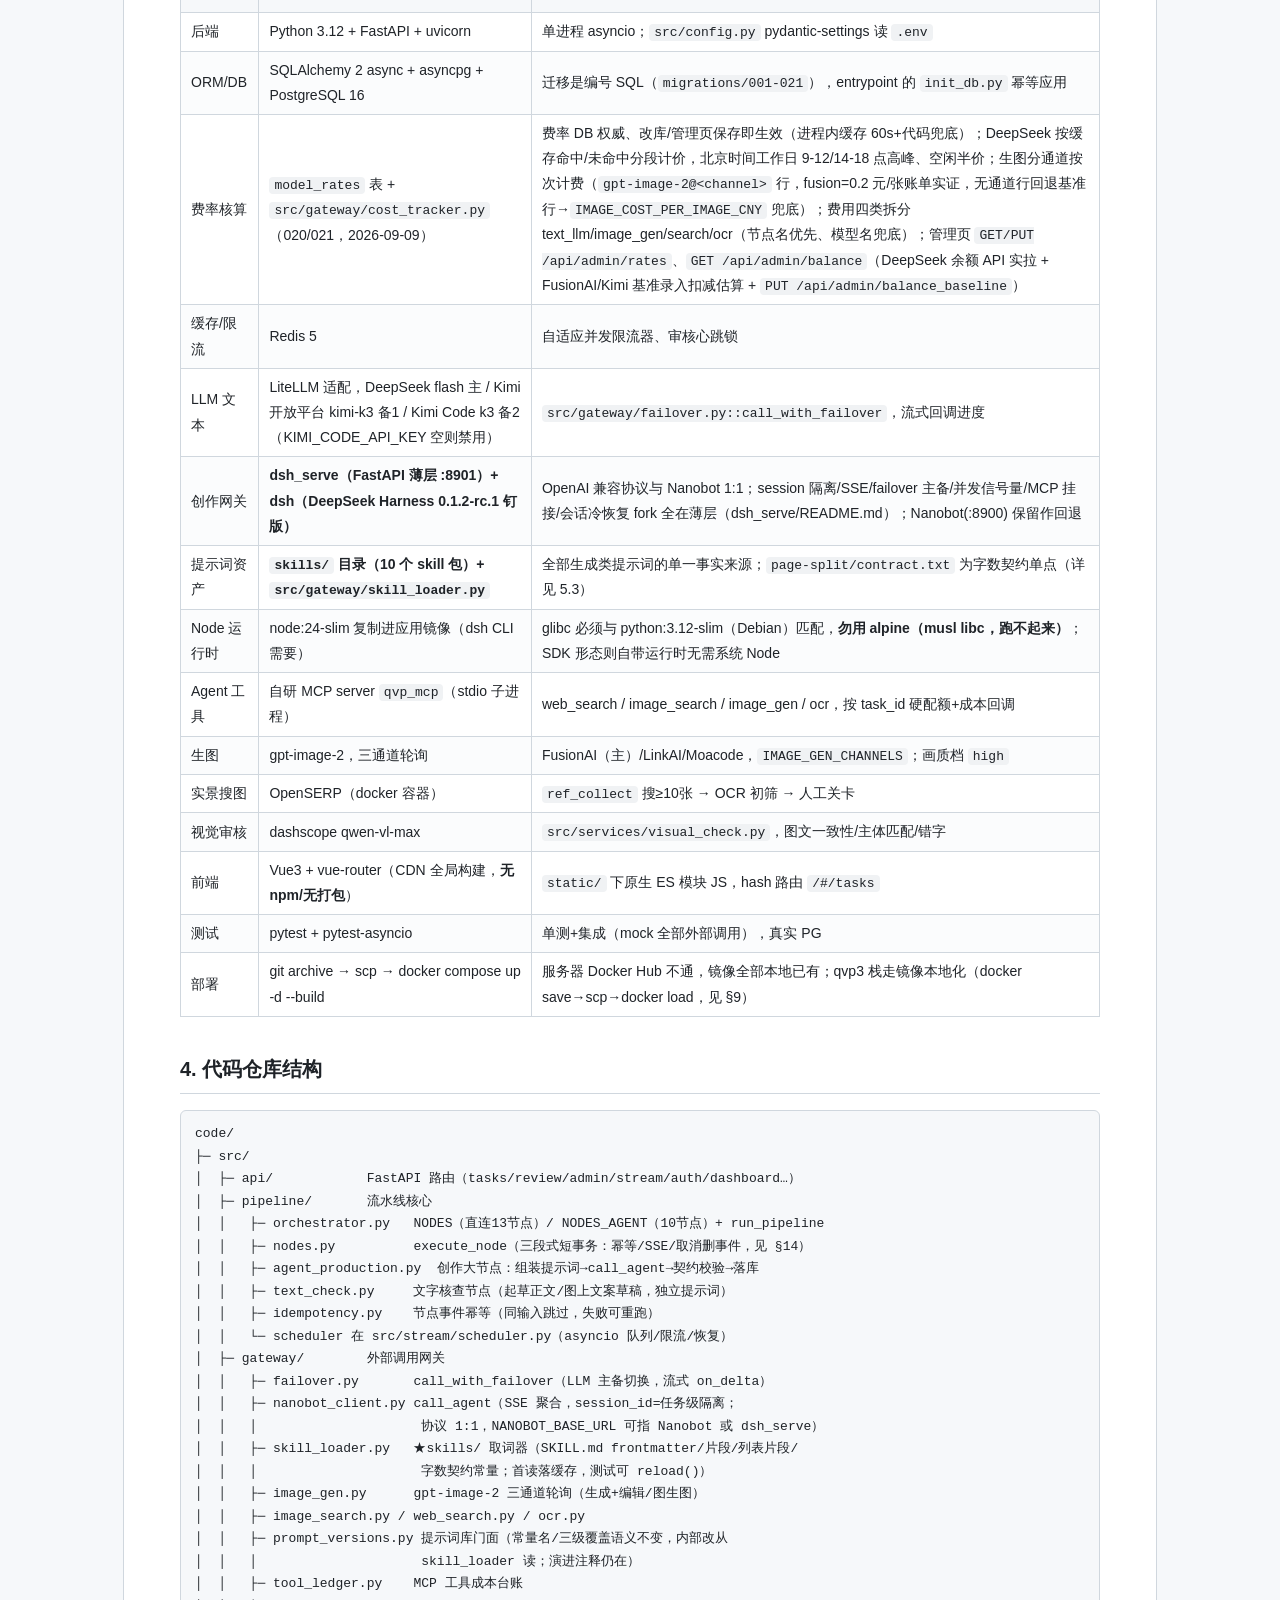
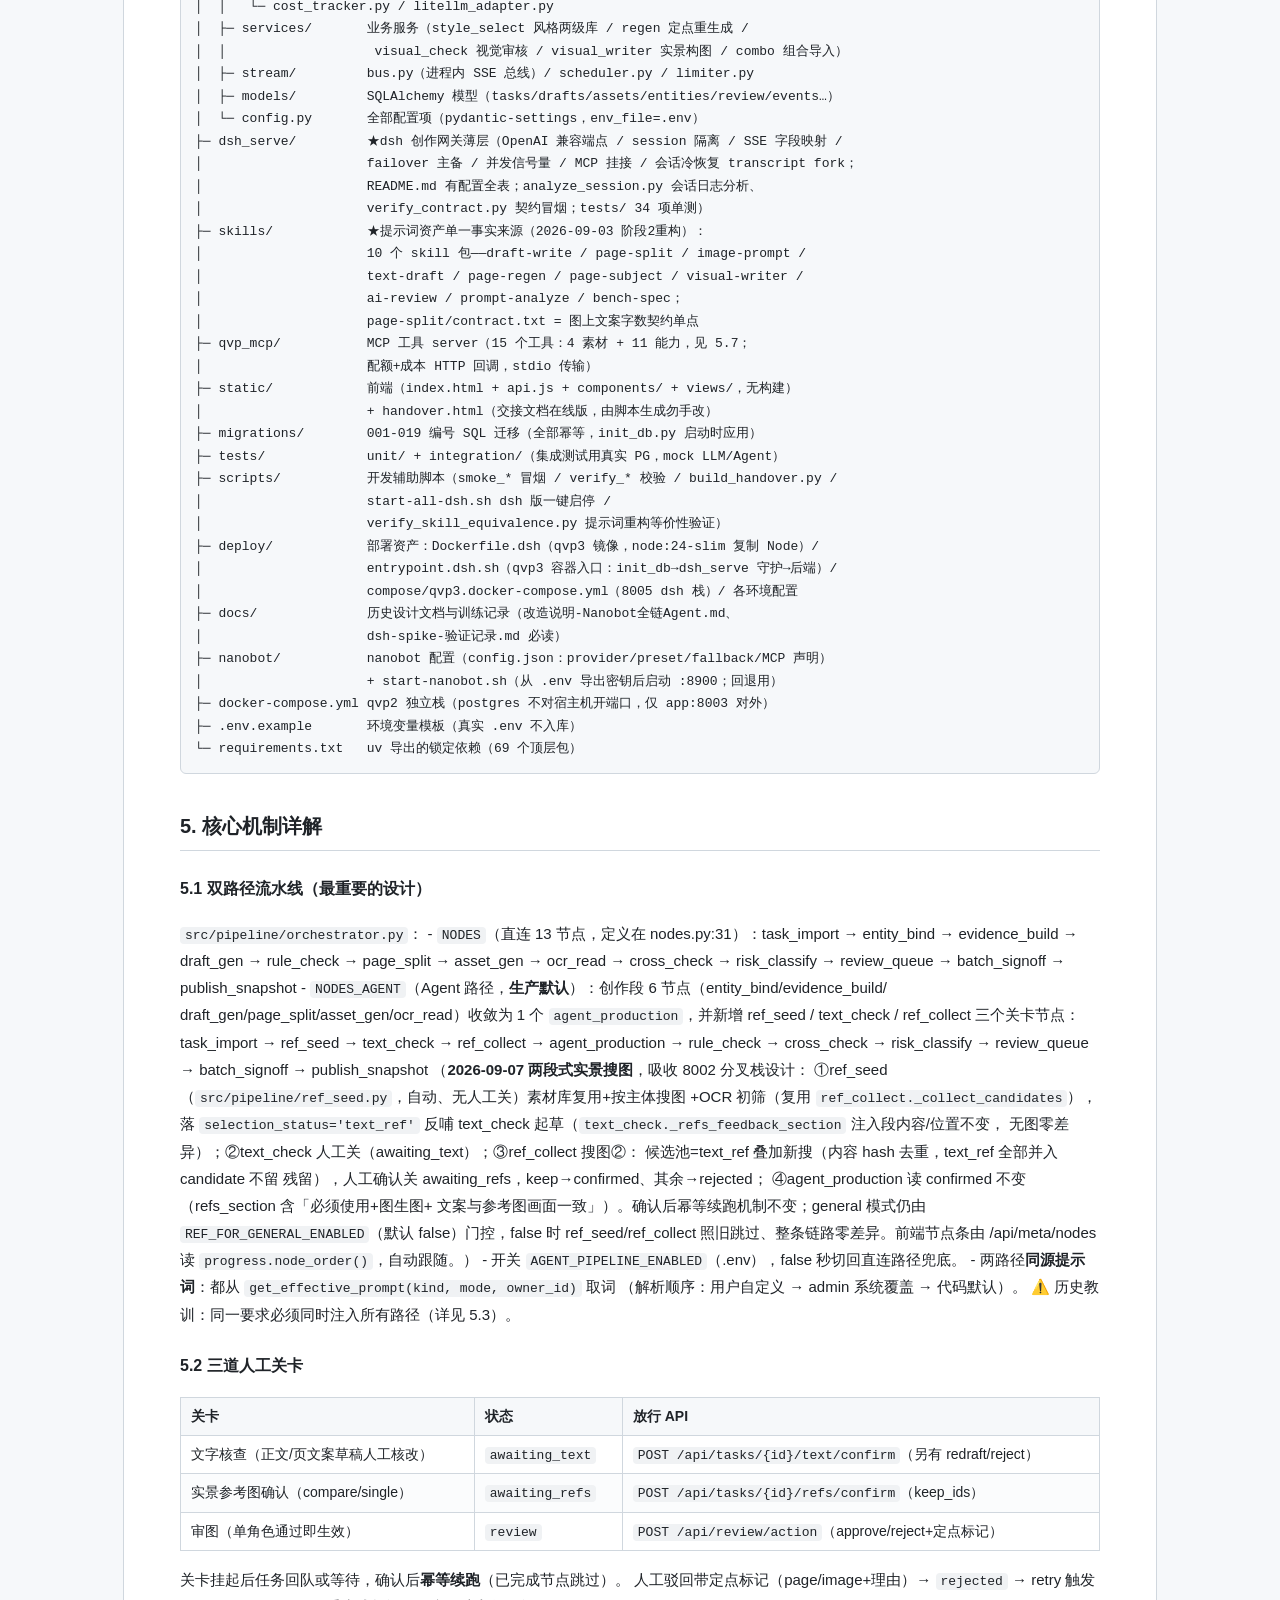
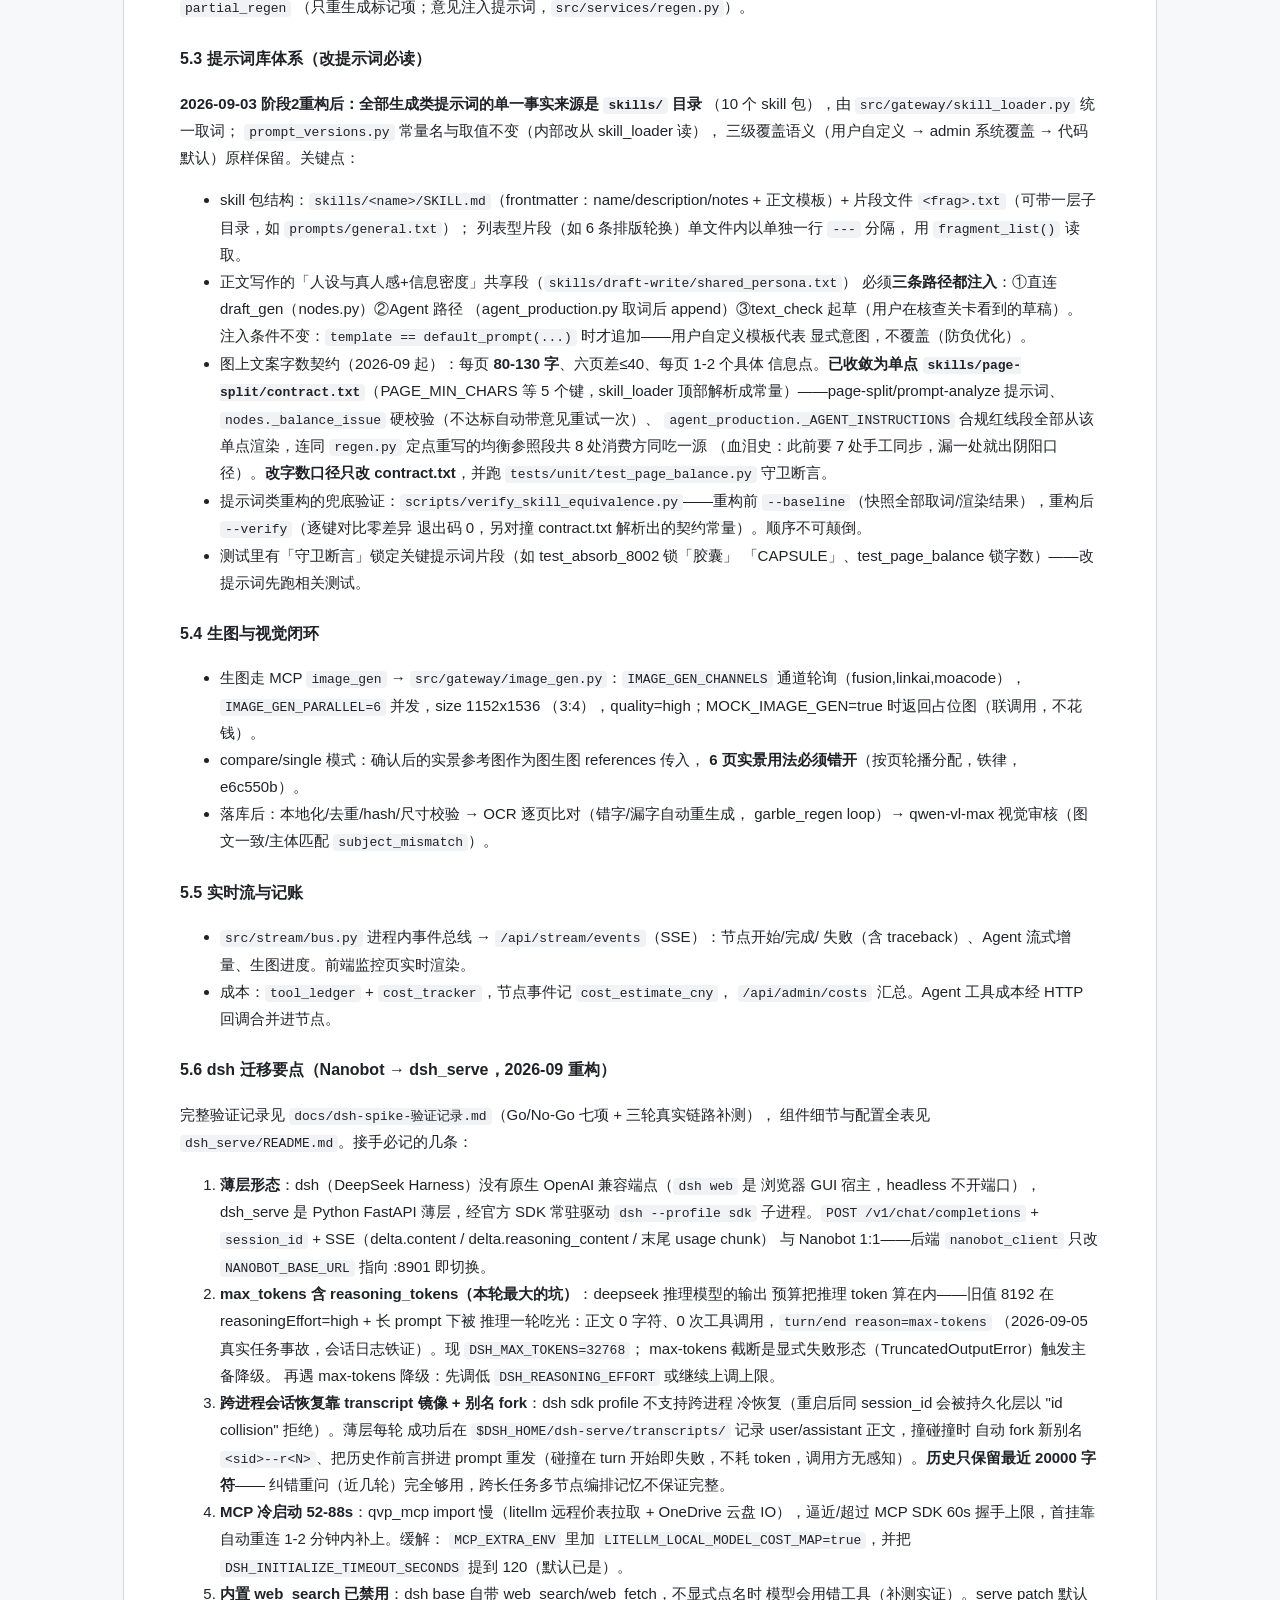
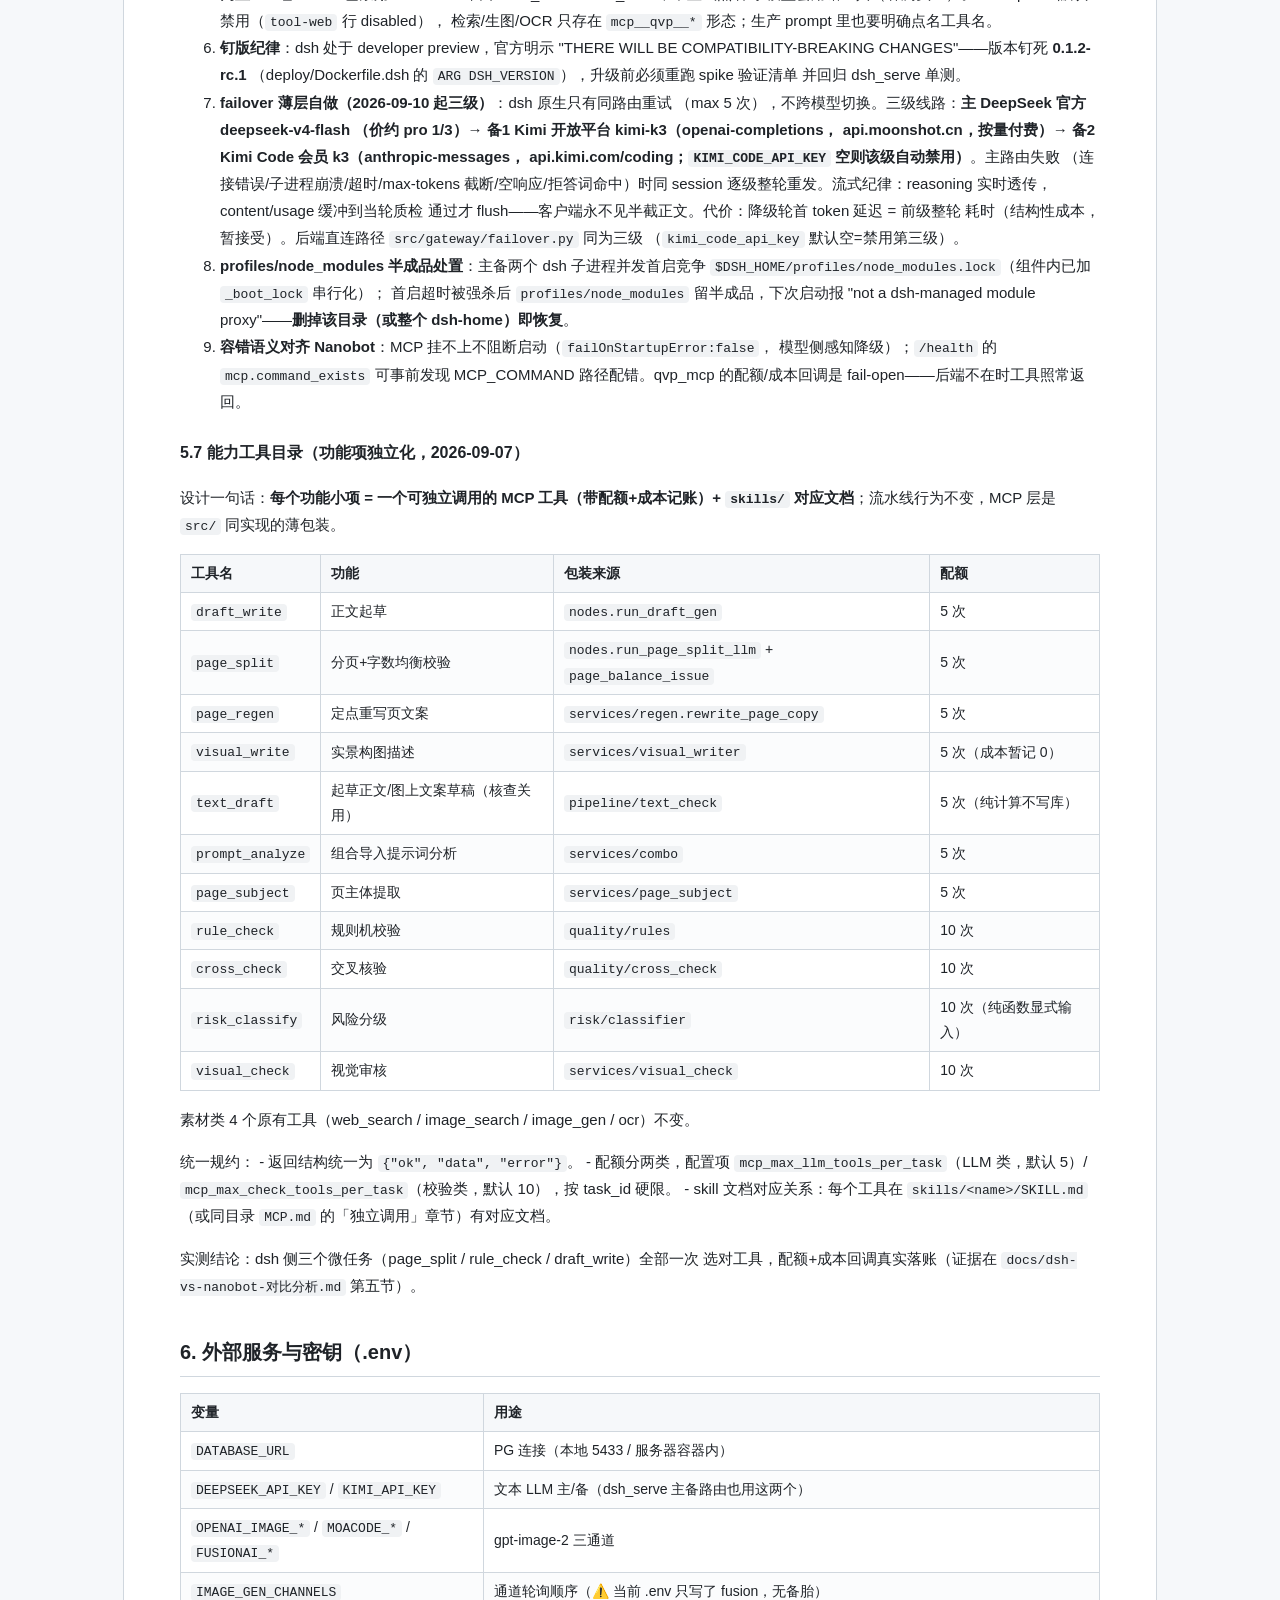
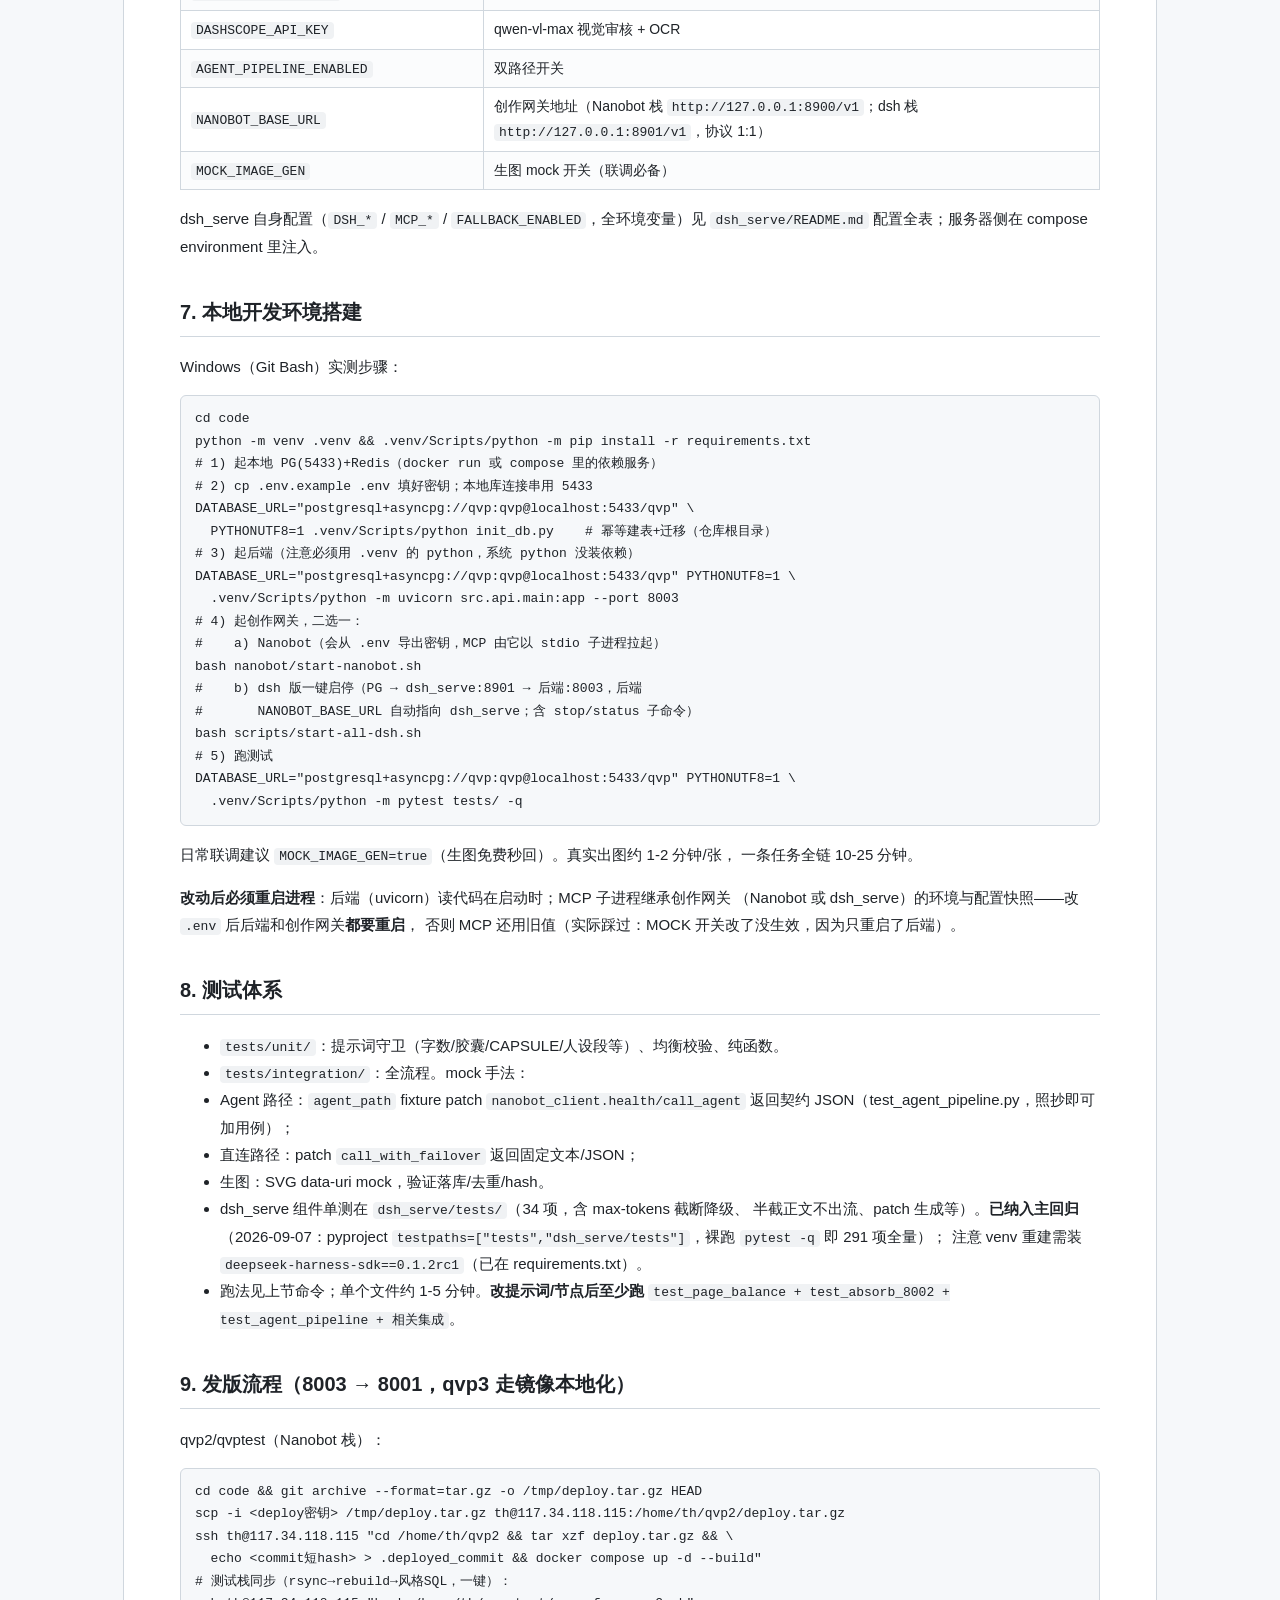
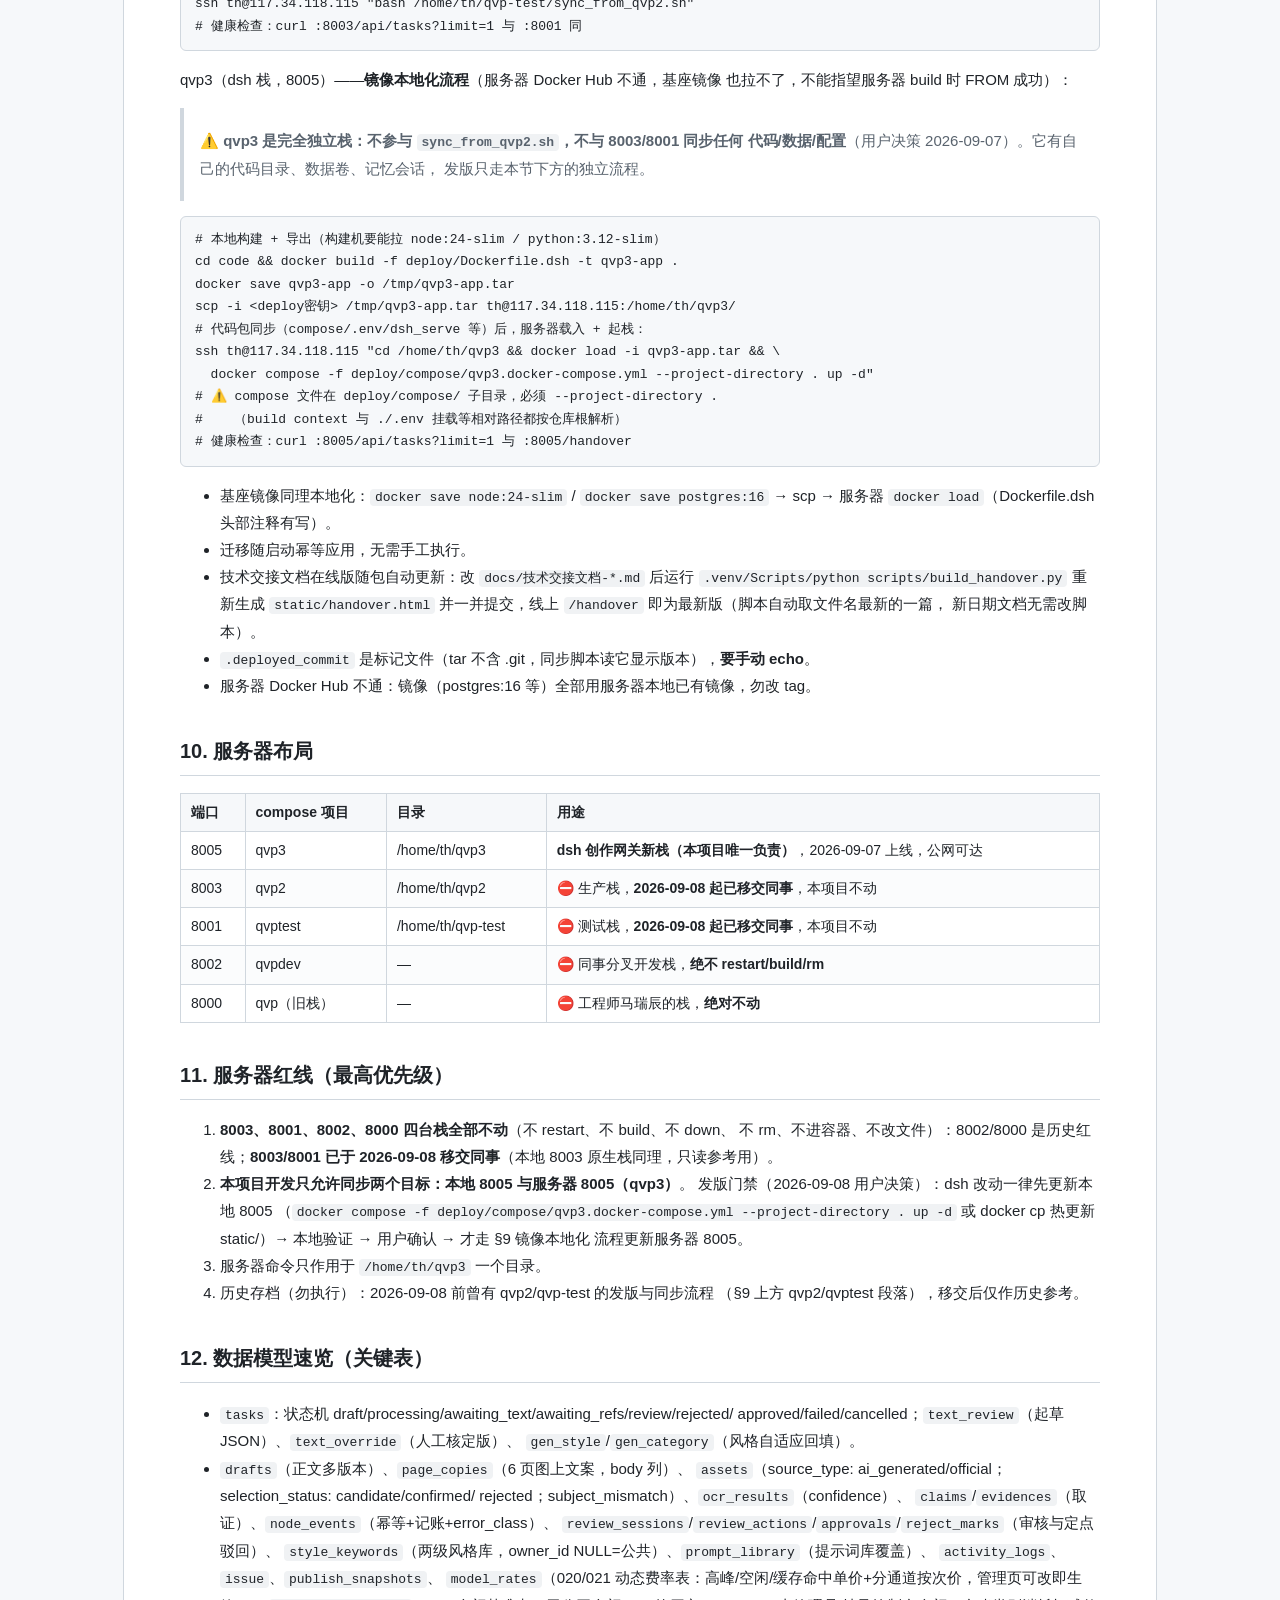
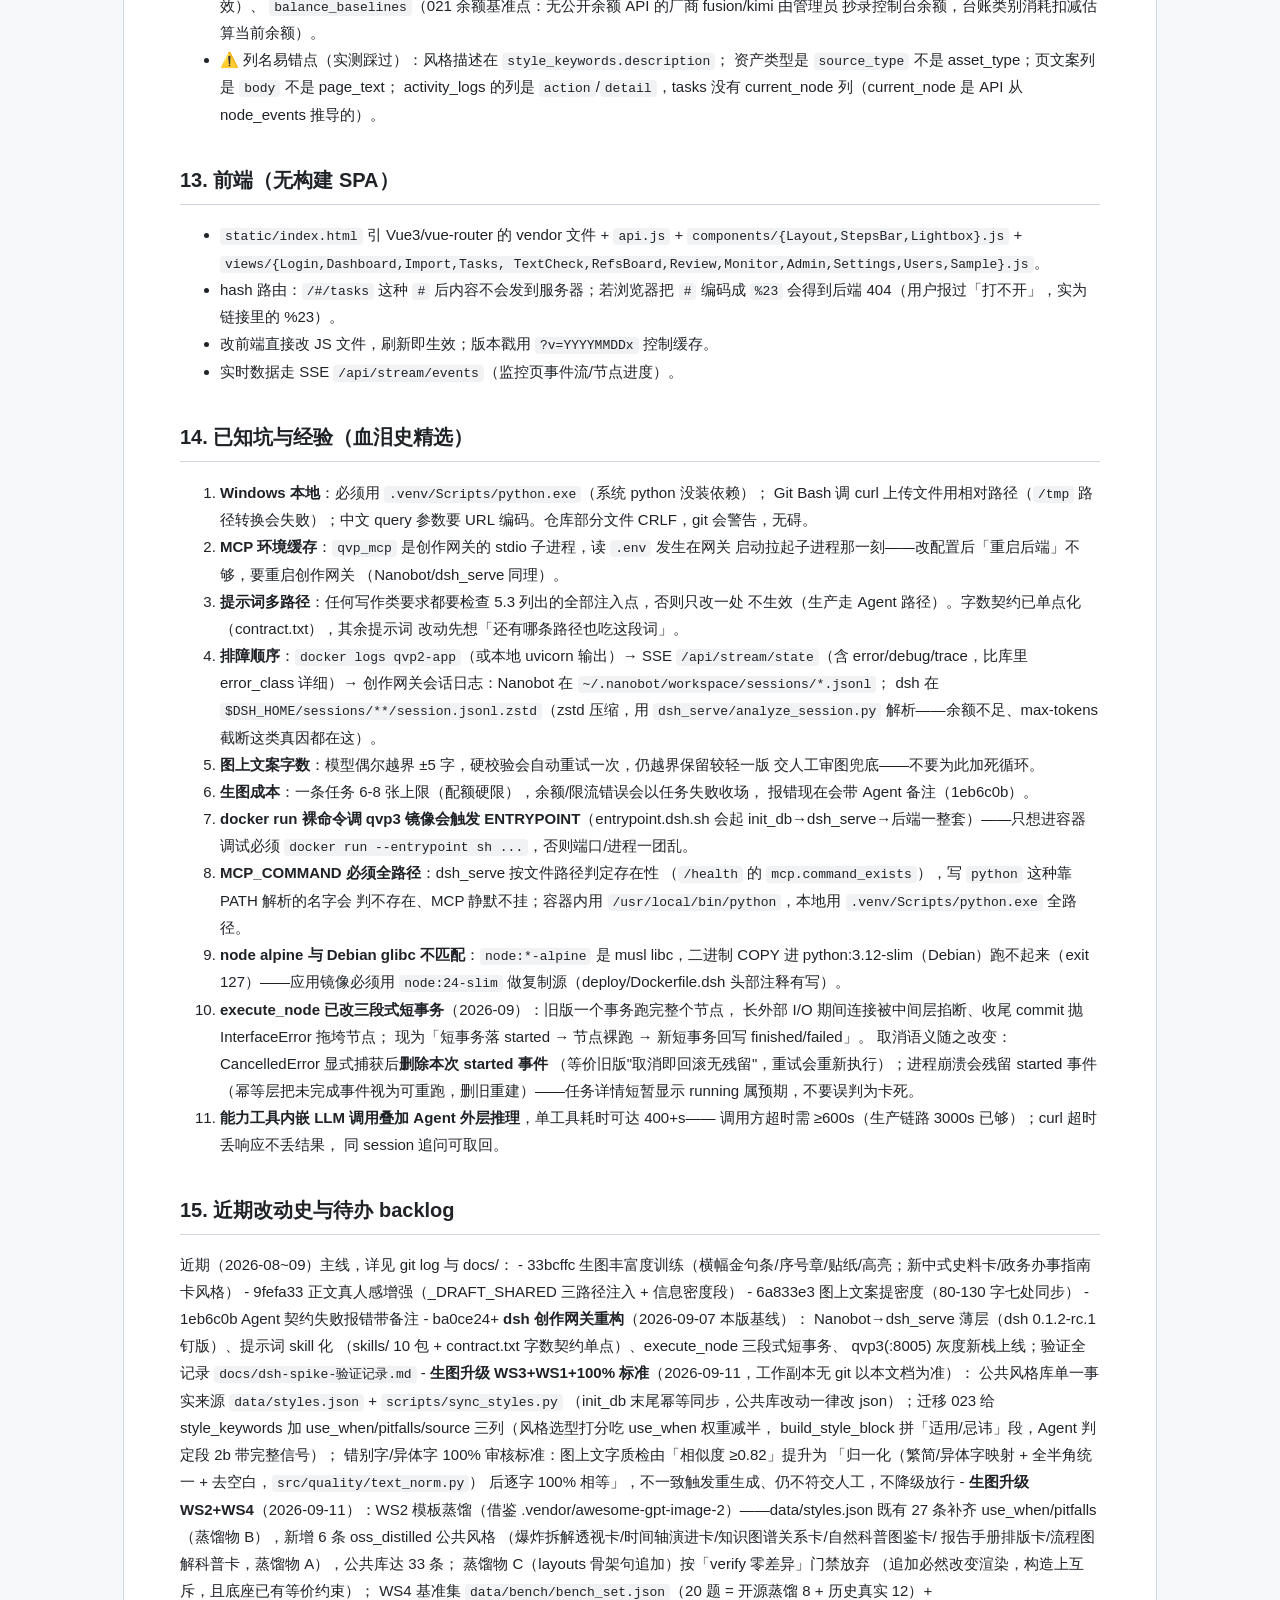
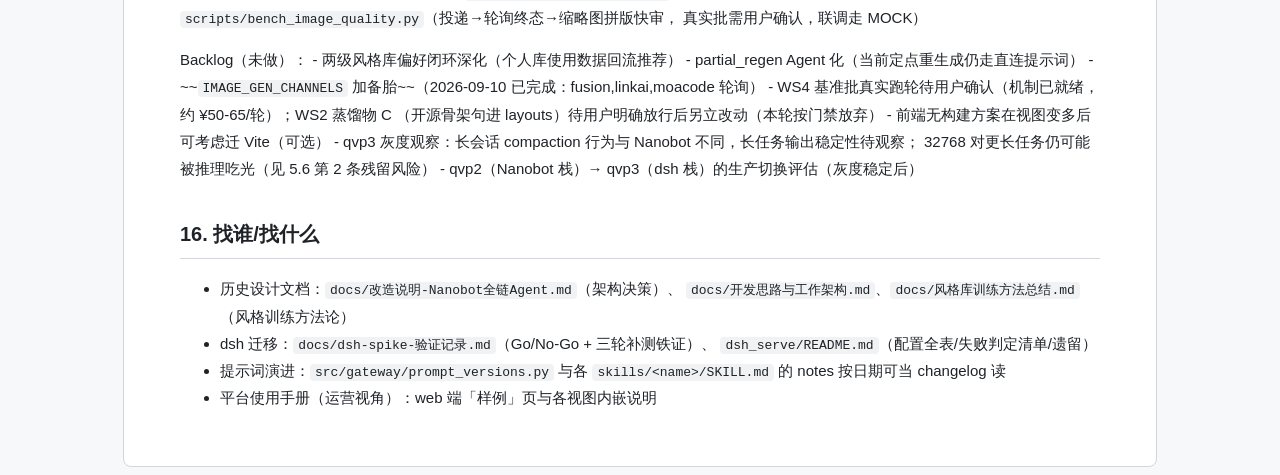
==== commit 11238dba: "dsh 底座重构全量：dsh_serve 薄层 + skill 化 + 15 MCP 能力工具 + staged 分阶段 + 性能优化 + 费率/余额 + 100% 错别字标准 + 生图升级 WS1-" ====
--- a/static/handover.html
+++ b/static/handover.html
@@ -33,14 +33,19 @@
 </head>
 <body>
 <div class="banner"><b>图文生产平台 · 技术交接文档</b>
-  <span>源文件 技术交接文档-20260903.md ｜ commit eac3470 ｜ 生成于 2026-09-03 13:22（scripts/build_handover.py，随发版自动更新）</span>
+  <span>源文件 技术交接文档-20260907.md ｜ commit dev ｜ 生成于 2026-09-10 18:56（scripts/build_handover.py，随发版自动更新）</span>
 </div>
 <main>
 <h1 id="_1">图文生产平台 · 技术交接文档</h1>
 <blockquote>
-<p>交接日期：2026-09-03 ｜ 代码版本：<code>1eb6c0b</code>
+<p>交接日期：2026-09-07 ｜ 代码版本：基线 <code>ba0ce24</code> + dsh 创作网关重构
+（当前工作副本无 git 仓库，版本以本文与服务器 <code>.deployed_commit</code> 为准）
+上一版存档：<code>docs/技术交接文档-20260903.md</code>（保留不删，Nanobot 时代基线）
 读者：接手新改进开发的同事。读完本文应能：本地跑起全套环境、理解双路径流水线、
 安全地改提示词/节点/前端、按流程发版到测试与生产。</p>
+<p>本版主线：<strong>创作网关 Nanobot(:8900) → dsh_serve(:8901)</strong>（DeepSeek Harness 薄层）、
+提示词库 skill 化（单一事实来源收敛到 <code>skills/</code>）、qvp3(:8005) 灰度新栈上线。
+迁移细节先读 §5.6「dsh 迁移要点」。</p>
 <p>⚠️ <strong>先读第 11 节「服务器红线」——有两台服务器绝对不能动。</strong></p>
 <p>🌐 在线版（随每次发版自动更新）：<code>http://117.34.118.115:8003/handover</code>
 （测试栈 <code>http://117.34.118.115:8001/handover</code> 同路径）</p>
@@ -59,21 +64,28 @@
    ▼
 FastAPI 后端（uvicorn，单进程 asyncio）         Docker Compose（每套栈独立）
    ├─ scheduler：进程内 asyncio 队列 + 自适应并发限流        ┌─────────────────┐
-   ├─ 双路径流水线 orchestrator                              │ qvp2-app  :8003 │
+   ├─ 双路径流水线 orchestrator                              │ qvp2-app  :8003 │ 生产（Nanobot 栈）
    │    ├─ Agent 路径（生产默认，AGENT_PIPELINE_ENABLED=true） │ qvp2-postgres   │
-   │    │     └→ Nanobot 网关 :8900（OpenAI 兼容 API）        │ qvp2-openserp   │
-   │    │           └→ 创作大节点 LLM（deepseek 主/kimi 备）   └─────────────────┘
-   │    │                 └→ MCP 工具（stdio 子进程 qvp_mcp）      Nanobot 在应用容器内
-   │    └─ 直连 13 节点路径（兜底开关，秒切回）                     拉起，仅回环可达
+   │    │     └→ 创作网关（OpenAI 兼容 API，二选一）          │ qvp2-openserp   │
+   │    │           ├─ qvp2 栈：Nanobot :8900（容器内拉起）    └─────────────────┘
+   │    │           └─ qvp3 栈：dsh_serve :8901               ┌─────────────────┐
+   │    │                Python FastAPI 薄层，内嵌 dsh 子进程  │ qvp3-app  :8005 │ dsh 灰度新栈
+   │    │               （DeepSeek Harness 0.1.2-rc.1 钉版，   │ qvp3-postgres   │ 2026-09-07 上线
+   │    │                 协议与 Nanobot 1:1，后端改           │ qvp3-openserp   │ 公网可达
+   │    │                 NANOBOT_BASE_URL 指向即可切换）      └─────────────────┘
+   │    │                 └→ 创作大节点 LLM（三级 failover：flash 主→kimi-k3 备1→Kimi Code k3 备2，薄层自做）
+   │    │                       └→ MCP 工具（stdio 子进程 qvp_mcp）
+   │    └─ 直连 13 节点路径（兜底开关，秒切回）
    ├─ 视觉审核 visual_check（dashscope qwen-vl-max）
    ├─ rule_check / cross_check / risk_classify（纯代码，无 LLM）
    └─ PostgreSQL 16（SQLAlchemy async + asyncpg）＋ Redis（限流/心跳）
 </code></pre>
 <p>一次 Agent 路径生产的数据流：
 导入 → 文字核查关卡（人工放行）→ 实景搜图关卡（人工筛选，compare/single 才有）→
-<code>agent_production</code> 一次调用 Nanobot 创作 Agent（内部用 MCP 工具：豆包搜索取证 →
-生图 gpt-image-2 → 逐页 OCR 自检）→ 后端收契约 JSON 做确定性收尾（图片本地化/去重/
-尺寸校验/落库 → 规则机 → 交叉核验 → 风险分级 → 人工审图 → 会签 → 快照）。</p>
+<code>agent_production</code> 一次调用创作 Agent（Nanobot 或 dsh_serve，协议一致；内部用
+MCP 工具：豆包搜索取证 → 生图 gpt-image-2 → 逐页 OCR 自检）→ 后端收契约 JSON
+做确定性收尾（图片本地化/去重/尺寸校验/落库 → 规则机 → 交叉核验 → 风险分级 →
+人工审图 → 会签 → 快照）。</p>
 <h2 id="3">3. 技术栈清单</h2>
 <table>
 <thead>
@@ -92,7 +104,12 @@
 <tr>
 <td>ORM/DB</td>
 <td>SQLAlchemy 2 async + asyncpg + PostgreSQL 16</td>
-<td>迁移是编号 SQL（<code>migrations/001-019</code>），entrypoint 的 <code>init_db.py</code> 幂等应用</td>
+<td>迁移是编号 SQL（<code>migrations/001-021</code>），entrypoint 的 <code>init_db.py</code> 幂等应用</td>
+</tr>
+<tr>
+<td>费率核算</td>
+<td><code>model_rates</code> 表 + <code>src/gateway/cost_tracker.py</code>（020/021，2026-09-09）</td>
+<td>费率 DB 权威、改库/管理页保存即生效（进程内缓存 60s+代码兜底）；DeepSeek 按缓存命中/未命中分段计价，北京时间工作日 9-12/14-18 点高峰、空闲半价；生图分通道按次计费（<code>gpt-image-2@&lt;channel&gt;</code> 行，fusion=0.2 元/张账单实证，无通道行回退基准行→<code>IMAGE_COST_PER_IMAGE_CNY</code> 兜底）；费用四类拆分 text_llm/image_gen/search/ocr（节点名优先、模型名兜底）；管理页 <code>GET/PUT /api/admin/rates</code>、<code>GET /api/admin/balance</code>（DeepSeek 余额 API 实拉 + FusionAI/Kimi 基准录入扣减估算 + <code>PUT /api/admin/balance_baseline</code>）</td>
 </tr>
 <tr>
 <td>缓存/限流</td>
@@ -101,13 +118,23 @@
 </tr>
 <tr>
 <td>LLM 文本</td>
-<td>LiteLLM 适配，DeepSeek 主 / Kimi 备</td>
+<td>LiteLLM 适配，DeepSeek flash 主 / Kimi 开放平台 kimi-k3 备1 / Kimi Code k3 备2（KIMI_CODE_API_KEY 空则禁用）</td>
 <td><code>src/gateway/failover.py::call_with_failover</code>，流式回调进度</td>
 </tr>
 <tr>
 <td>创作网关</td>
-<td>nanobot-ai（<code>nanobot serve</code>，OpenAI 兼容 :8900）</td>
-<td>preset <code>qvp_main</code>（deepseek-v4-pro）；fallbackModels=kimi</td>
+<td><strong>dsh_serve（FastAPI 薄层 :8901）+ dsh（DeepSeek Harness 0.1.2-rc.1 钉版）</strong></td>
+<td>OpenAI 兼容协议与 Nanobot 1:1；session 隔离/SSE/failover 主备/并发信号量/MCP 挂接/会话冷恢复 fork 全在薄层（dsh_serve/README.md）；Nanobot(:8900) 保留作回退</td>
+</tr>
+<tr>
+<td>提示词资产</td>
+<td><strong><code>skills/</code> 目录（10 个 skill 包）+ <code>src/gateway/skill_loader.py</code></strong></td>
+<td>全部生成类提示词的单一事实来源；<code>page-split/contract.txt</code> 为字数契约单点（详见 5.3）</td>
+</tr>
+<tr>
+<td>Node 运行时</td>
+<td>node:24-slim 复制进应用镜像（dsh CLI 需要）</td>
+<td>glibc 必须与 python:3.12-slim（Debian）匹配，<strong>勿用 alpine（musl libc，跑不起来）</strong>；SDK 形态则自带运行时无需系统 Node</td>
 </tr>
 <tr>
 <td>Agent 工具</td>
@@ -142,7 +169,7 @@
 <tr>
 <td>部署</td>
 <td>git archive → scp → docker compose up -d --build</td>
-<td>服务器 Docker Hub 不通，镜像全部本地已有</td>
+<td>服务器 Docker Hub 不通，镜像全部本地已有；qvp3 栈走镜像本地化（docker save→scp→docker load，见 §9）</td>
 </tr>
 </tbody>
 </table>
@@ -152,17 +179,21 @@
 │  ├─ api/            FastAPI 路由（tasks/review/admin/stream/auth/dashboard…）
 │  ├─ pipeline/       流水线核心
 │  │   ├─ orchestrator.py   NODES（直连13节点）/ NODES_AGENT（10节点）+ run_pipeline
-│  │   ├─ nodes.py          execute_node（幂等/事件/SSE）+ 各直连节点实现
+│  │   ├─ nodes.py          execute_node（三段式短事务：幂等/SSE/取消删事件，见 §14）
 │  │   ├─ agent_production.py  创作大节点：组装提示词→call_agent→契约校验→落库
 │  │   ├─ text_check.py     文字核查节点（起草正文/图上文案草稿，独立提示词）
 │  │   ├─ idempotency.py    节点事件幂等（同输入跳过，失败可重跑）
 │  │   └─ scheduler 在 src/stream/scheduler.py（asyncio 队列/限流/恢复）
 │  ├─ gateway/        外部调用网关
 │  │   ├─ failover.py       call_with_failover（LLM 主备切换，流式 on_delta）
-│  │   ├─ nanobot_client.py call_agent（SSE 聚合，session_id=任务级隔离）
+│  │   ├─ nanobot_client.py call_agent（SSE 聚合，session_id=任务级隔离；
+│  │   │                     协议 1:1，NANOBOT_BASE_URL 可指 Nanobot 或 dsh_serve）
+│  │   ├─ skill_loader.py   ★skills/ 取词器（SKILL.md frontmatter/片段/列表片段/
+│  │   │                     字数契约常量；首读落缓存，测试可 reload()）
 │  │   ├─ image_gen.py      gpt-image-2 三通道轮询（生成+编辑/图生图）
 │  │   ├─ image_search.py / web_search.py / ocr.py
-│  │   ├─ prompt_versions.py ★提示词库（全部生成类提示词在这，含版本演进注释）
+│  │   ├─ prompt_versions.py 提示词库门面（常量名/三级覆盖语义不变，内部改从
+│  │   │                     skill_loader 读；演进注释仍在）
 │  │   ├─ tool_ledger.py    MCP 工具成本台账
 │  │   └─ cost_tracker.py / litellm_adapter.py
 │  ├─ services/       业务服务（style_select 风格两级库 / regen 定点重生成 /
@@ -170,16 +201,32 @@
 │  ├─ stream/         bus.py（进程内 SSE 总线）/ scheduler.py / limiter.py
 │  ├─ models/         SQLAlchemy 模型（tasks/drafts/assets/entities/review/events…）
 │  └─ config.py       全部配置项（pydantic-settings，env_file=.env）
-├─ qvp_mcp/           MCP 工具 server（4 工具+配额+成本 HTTP 回调，stdio 传输）
+├─ dsh_serve/         ★dsh 创作网关薄层（OpenAI 兼容端点 / session 隔离 / SSE 字段映射 /
+│                     failover 主备 / 并发信号量 / MCP 挂接 / 会话冷恢复 transcript fork；
+│                     README.md 有配置全表；analyze_session.py 会话日志分析、
+│                     verify_contract.py 契约冒烟；tests/ 34 项单测）
+├─ skills/            ★提示词资产单一事实来源（2026-09-03 阶段2重构）：
+│                     10 个 skill 包——draft-write / page-split / image-prompt /
+│                     text-draft / page-regen / page-subject / visual-writer /
+│                     ai-review / prompt-analyze / bench-spec；
+│                     page-split/contract.txt = 图上文案字数契约单点
+├─ qvp_mcp/           MCP 工具 server（15 个工具：4 素材 + 11 能力，见 5.7；
+│                     配额+成本 HTTP 回调，stdio 传输）
 ├─ static/            前端（index.html + api.js + components/ + views/，无构建）
 │                     + handover.html（交接文档在线版，由脚本生成勿手改）
 ├─ migrations/        001-019 编号 SQL 迁移（全部幂等，init_db.py 启动时应用）
 ├─ tests/             unit/ + integration/（集成测试用真实 PG，mock LLM/Agent）
-├─ scripts/           开发辅助脚本（smoke_* 冒烟 / verify_* 校验 / build_handover.py）
-├─ docs/              历史设计文档与训练记录（改造说明-Nanobot全链Agent.md 必读）
+├─ scripts/           开发辅助脚本（smoke_* 冒烟 / verify_* 校验 / build_handover.py /
+│                     start-all-dsh.sh dsh 版一键启停 /
+│                     verify_skill_equivalence.py 提示词重构等价性验证）
+├─ deploy/            部署资产：Dockerfile.dsh（qvp3 镜像，node:24-slim 复制 Node）/
+│                     entrypoint.dsh.sh（qvp3 容器入口：init_db→dsh_serve 守护→后端）/
+│                     compose/qvp3.docker-compose.yml（8005 dsh 栈）/ 各环境配置
+├─ docs/              历史设计文档与训练记录（改造说明-Nanobot全链Agent.md、
+│                     dsh-spike-验证记录.md 必读）
 ├─ nanobot/           nanobot 配置（config.json：provider/preset/fallback/MCP 声明）
-│                     + start-nanobot.sh（从 .env 导出密钥后启动 :8900）
-├─ docker-compose.yml 独立栈（postgres 不对宿主机开端口，仅 app:8003 对外）
+│                     + start-nanobot.sh（从 .env 导出密钥后启动 :8900；回退用）
+├─ docker-compose.yml qvp2 独立栈（postgres 不对宿主机开端口，仅 app:8003 对外）
 ├─ .env.example       环境变量模板（真实 .env 不入库）
 └─ requirements.txt   uv 导出的锁定依赖（69 个顶层包）
 </code></pre>
@@ -191,9 +238,21 @@
   cross_check → risk_classify → review_queue → batch_signoff → publish_snapshot
 - <code>NODES_AGENT</code>（Agent 路径，<strong>生产默认</strong>）：创作段 6 节点（entity_bind/evidence_build/
   draft_gen/page_split/asset_gen/ocr_read）收敛为 1 个 <code>agent_production</code>，并新增
-  text_check / ref_collect 两个人工关卡：task_import → text_check → ref_collect →
-  agent_production → rule_check → cross_check → risk_classify → review_queue →
-  batch_signoff → publish_snapshot
+  ref_seed / text_check / ref_collect 三个关卡节点：task_import → ref_seed →
+  text_check → ref_collect → agent_production → rule_check → cross_check →
+  risk_classify → review_queue → batch_signoff → publish_snapshot
+  （<strong>2026-09-07 两段式实景搜图</strong>，吸收 8002 分叉栈设计：
+  ①ref_seed（<code>src/pipeline/ref_seed.py</code>，自动、无人工关）素材库复用+按主体搜图
+  +OCR 初筛（复用 <code>ref_collect._collect_candidates</code>），落 <code>selection_status='text_ref'</code>
+  反哺 text_check 起草（<code>text_check._refs_feedback_section</code> 注入段内容/位置不变，
+  无图零差异）；②text_check 人工关（awaiting_text）；③ref_collect 搜图②：
+  候选池=text_ref 叠加新搜（内容 hash 去重，text_ref 全部并入 candidate 不留
+  残留），人工确认关 awaiting_refs，keep→confirmed、其余→rejected；
+  ④agent_production 读 confirmed 不变（refs_section 含「必须使用+图生图+
+  文案与参考图画面一致」）。确认后幂等续跑机制不变；general 模式仍由
+  <code>REF_FOR_GENERAL_ENABLED</code>（默认 false）门控，false 时 ref_seed/ref_collect
+  照旧跳过、整条链路零差异。前端节点条由 /api/meta/nodes 读
+  <code>progress.node_order()</code>，自动跟随。）
 - 开关 <code>AGENT_PIPELINE_ENABLED</code>（.env），false 秒切回直连路径兜底。
 - 两路径<strong>同源提示词</strong>：都从 <code>get_effective_prompt(kind, mode, owner_id)</code> 取词
   （解析顺序：用户自定义 → admin 系统覆盖 → 代码默认）。
@@ -229,20 +288,34 @@
 人工驳回带定点标记（page/image+理由）→ <code>rejected</code> → retry 触发 <code>partial_regen</code>
 （只重生成标记项；意见注入提示词，<code>src/services/regen.py</code>）。</p>
 <h3 id="53">5.3 提示词库体系（改提示词必读）</h3>
-<p>全部在 <code>src/gateway/prompt_versions.py</code>，纯 Python 字符串常量 + 演进注释。
-关键点：
-- 正文写作的「人设与真人感+信息密度」共享段 <code>_DRAFT_SHARED</code> 必须<strong>三条路径都注入</strong>：
-  ①直连 draft_gen（nodes.py）②Agent 路径（agent_production.py 取词后 append）
-  ③text_check 起草（用户在核查关卡看到的草稿）。
-  注入条件：<code>template == default_prompt(...)</code> 时才追加——用户自定义模板代表显式意图，
-  不覆盖（防负优化）。
-- 图上文案字数契约（2026-09 起）：每页 <strong>80-130 字</strong>、六页差≤40、每页 1-2 个具体
-  信息点。该契约同样存在于：PAGES_PROMPT、Agent 契约 <code>_AGENT_INSTRUCTIONS</code>、
-  text_check 两条起草提示词、生图中/英底座、nodes.py <code>_balance_issue</code> 硬校验
-  （不达标自动带意见重试一次）。<strong>改字数口径必须 7 处同步</strong>，并更新
-  <code>tests/unit/test_page_balance.py</code> 的守卫断言。
-- 测试里有「守卫断言」锁定关键提示词片段（如 test_absorb_8002 锁「胶囊」
-  「CAPSULE」、test_page_balance 锁字数）——改提示词先跑相关测试。</p>
+<p><strong>2026-09-03 阶段2重构后：全部生成类提示词的单一事实来源是 <code>skills/</code> 目录</strong>
+（10 个 skill 包），由 <code>src/gateway/skill_loader.py</code> 统一取词；
+<code>prompt_versions.py</code> 常量名与取值不变（内部改从 skill_loader 读），
+三级覆盖语义（用户自定义 → admin 系统覆盖 → 代码默认）原样保留。关键点：</p>
+<ul>
+<li>skill 包结构：<code>skills/&lt;name&gt;/SKILL.md</code>（frontmatter：name/description/notes +
+  正文模板）+ 片段文件 <code>&lt;frag&gt;.txt</code>（可带一层子目录，如 <code>prompts/general.txt</code>）；
+  列表型片段（如 6 条排版轮换）单文件内以单独一行 <code>---</code> 分隔，
+  用 <code>fragment_list()</code> 读取。</li>
+<li>正文写作的「人设与真人感+信息密度」共享段（<code>skills/draft-write/shared_persona.txt</code>）
+  必须<strong>三条路径都注入</strong>：①直连 draft_gen（nodes.py）②Agent 路径
+  （agent_production.py 取词后 append）③text_check 起草（用户在核查关卡看到的草稿）。
+  注入条件不变：<code>template == default_prompt(...)</code> 时才追加——用户自定义模板代表
+  显式意图，不覆盖（防负优化）。</li>
+<li>图上文案字数契约（2026-09 起）：每页 <strong>80-130 字</strong>、六页差≤40、每页 1-2 个具体
+  信息点。<strong>已收敛为单点 <code>skills/page-split/contract.txt</code></strong>（PAGE_MIN_CHARS 等
+  5 个键，skill_loader 顶部解析成常量）——page-split/prompt-analyze 提示词、
+  <code>nodes._balance_issue</code> 硬校验（不达标自动带意见重试一次）、
+  <code>agent_production._AGENT_INSTRUCTIONS</code> 合规红线段全部从该单点渲染，连同
+  <code>regen.py</code> 定点重写的均衡参照段共 8 处消费方同吃一源
+  （血泪史：此前要 7 处手工同步，漏一处就出阴阳口径）。<strong>改字数口径只改
+  contract.txt</strong>，并跑 <code>tests/unit/test_page_balance.py</code> 守卫断言。</li>
+<li>提示词类重构的兜底验证：<code>scripts/verify_skill_equivalence.py</code>——重构前
+  <code>--baseline</code>（快照全部取词/渲染结果），重构后 <code>--verify</code>（逐键对比零差异
+  退出码 0，另对撞 contract.txt 解析出的契约常量）。顺序不可颠倒。</li>
+<li>测试里有「守卫断言」锁定关键提示词片段（如 test_absorb_8002 锁「胶囊」
+  「CAPSULE」、test_page_balance 锁字数）——改提示词先跑相关测试。</li>
+</ul>
 <h3 id="54">5.4 生图与视觉闭环</h3>
 <ul>
 <li>生图走 MCP <code>image_gen</code> → <code>src/gateway/image_gen.py</code>：<code>IMAGE_GEN_CHANNELS</code>
@@ -260,6 +333,147 @@
 <li>成本：<code>tool_ledger</code> + <code>cost_tracker</code>，节点事件记 <code>cost_estimate_cny</code>，
   <code>/api/admin/costs</code> 汇总。Agent 工具成本经 HTTP 回调合并进节点。</li>
 </ul>
+<h3 id="56-dsh-nanobot-dsh_serve2026-09">5.6 dsh 迁移要点（Nanobot → dsh_serve，2026-09 重构）</h3>
+<p>完整验证记录见 <code>docs/dsh-spike-验证记录.md</code>（Go/No-Go 七项 + 三轮真实链路补测），
+组件细节与配置全表见 <code>dsh_serve/README.md</code>。接手必记的几条：</p>
+<ol>
+<li><strong>薄层形态</strong>：dsh（DeepSeek Harness）没有原生 OpenAI 兼容端点（<code>dsh web</code> 是
+   浏览器 GUI 宿主，headless 不开端口），dsh_serve 是 Python FastAPI 薄层，经官方
+   SDK 常驻驱动 <code>dsh --profile sdk</code> 子进程。<code>POST /v1/chat/completions</code> +
+   <code>session_id</code> + SSE（delta.content / delta.reasoning_content / 末尾 usage chunk）
+   与 Nanobot 1:1——后端 <code>nanobot_client</code> 只改 <code>NANOBOT_BASE_URL</code> 指向 :8901 即切换。</li>
+<li><strong>max_tokens 含 reasoning_tokens（本轮最大的坑）</strong>：deepseek 推理模型的输出
+   预算把推理 token 算在内——旧值 8192 在 reasoningEffort=high + 长 prompt 下被
+   推理一轮吃光：正文 0 字符、0 次工具调用，<code>turn/end reason=max-tokens</code>
+   （2026-09-05 真实任务事故，会话日志铁证）。现 <code>DSH_MAX_TOKENS=32768</code>；
+   max-tokens 截断是显式失败形态（TruncatedOutputError）触发主备降级。
+   再遇 max-tokens 降级：先调低 <code>DSH_REASONING_EFFORT</code> 或继续上调上限。</li>
+<li><strong>跨进程会话恢复靠 transcript 镜像 + 别名 fork</strong>：dsh sdk profile 不支持跨进程
+   冷恢复（重启后同 session_id 会被持久化层以 "id collision" 拒绝）。薄层每轮
+   成功后在 <code>$DSH_HOME/dsh-serve/transcripts/</code> 记录 user/assistant 正文，撞碰撞时
+   自动 fork 新别名 <code>&lt;sid&gt;--r&lt;N&gt;</code>、把历史作前言拼进 prompt 重发（碰撞在 turn
+   开始即失败，不耗 token，调用方无感知）。<strong>历史只保留最近 20000 字符</strong>——
+   纠错重问（近几轮）完全够用，跨长任务多节点编排记忆不保证完整。</li>
+<li><strong>MCP 冷启动 52-88s</strong>：qvp_mcp import 慢（litellm 远程价表拉取 + OneDrive 云盘
+   IO），逼近/超过 MCP SDK 60s 握手上限，首挂靠自动重连 1-2 分钟内补上。缓解：
+   <code>MCP_EXTRA_ENV</code> 里加 <code>LITELLM_LOCAL_MODEL_COST_MAP=true</code>，并把
+   <code>DSH_INITIALIZE_TIMEOUT_SECONDS</code> 提到 120（默认已是）。</li>
+<li><strong>内置 web_search 已禁用</strong>：dsh base 自带 web_search/web_fetch，不显式点名时
+   模型会用错工具（补测实证）。serve patch 默认禁用（<code>tool-web</code> 行 disabled），
+   检索/生图/OCR 只存在 <code>mcp__qvp__*</code> 形态；生产 prompt 里也要明确点名工具名。</li>
+<li><strong>钉版纪律</strong>：dsh 处于 developer preview，官方明示 "THERE WILL BE
+   COMPATIBILITY-BREAKING CHANGES"——版本钉死 <strong>0.1.2-rc.1</strong>
+   （deploy/Dockerfile.dsh 的 <code>ARG DSH_VERSION</code>），升级前必须重跑 spike 验证清单
+   并回归 dsh_serve 单测。</li>
+<li><strong>failover 薄层自做（2026-09-10 起三级）</strong>：dsh 原生只有同路由重试
+   （max 5 次），不跨模型切换。三级线路：<strong>主 DeepSeek 官方 deepseek-v4-flash
+   （价约 pro 1/3）→ 备1 Kimi 开放平台 kimi-k3（openai-completions，
+   api.moonshot.cn，按量付费）→ 备2 Kimi Code 会员 k3（anthropic-messages，
+   api.kimi.com/coding；<code>KIMI_CODE_API_KEY</code> 空则该级自动禁用）</strong>。主路由失败
+   （连接错误/子进程崩溃/超时/max-tokens 截断/空响应/拒答词命中）时同 session
+   逐级整轮重发。流式纪律：reasoning 实时透传，content/usage 缓冲到当轮质检
+   通过才 flush——客户端永不见半截正文。代价：降级轮首 token 延迟 = 前级整轮
+   耗时（结构性成本，暂接受）。后端直连路径 <code>src/gateway/failover.py</code> 同为三级
+   （<code>kimi_code_api_key</code> 默认空=禁用第三级）。</li>
+<li><strong>profiles/node_modules 半成品处置</strong>：主备两个 dsh 子进程并发首启竞争
+   <code>$DSH_HOME/profiles/node_modules.lock</code>（组件内已加 <code>_boot_lock</code> 串行化）；
+   首启超时被强杀后 <code>profiles/node_modules</code> 留半成品，下次启动报
+   "not a dsh-managed module proxy"——<strong>删掉该目录（或整个 dsh-home）即恢复</strong>。</li>
+<li><strong>容错语义对齐 Nanobot</strong>：MCP 挂不上不阻断启动（<code>failOnStartupError:false</code>，
+   模型侧感知降级）；<code>/health</code> 的 <code>mcp.command_exists</code> 可事前发现 MCP_COMMAND
+   路径配错。qvp_mcp 的配额/成本回调是 fail-open——后端不在时工具照常返回。</li>
+</ol>
+<h3 id="57-2026-09-07">5.7 能力工具目录（功能项独立化，2026-09-07）</h3>
+<p>设计一句话：<strong>每个功能小项 = 一个可独立调用的 MCP 工具（带配额+成本记账）+
+<code>skills/</code> 对应文档</strong>；流水线行为不变，MCP 层是 <code>src/</code> 同实现的薄包装。</p>
+<table>
+<thead>
+<tr>
+<th>工具名</th>
+<th>功能</th>
+<th>包装来源</th>
+<th>配额</th>
+</tr>
+</thead>
+<tbody>
+<tr>
+<td><code>draft_write</code></td>
+<td>正文起草</td>
+<td><code>nodes.run_draft_gen</code></td>
+<td>5 次</td>
+</tr>
+<tr>
+<td><code>page_split</code></td>
+<td>分页+字数均衡校验</td>
+<td><code>nodes.run_page_split_llm</code> + <code>page_balance_issue</code></td>
+<td>5 次</td>
+</tr>
+<tr>
+<td><code>page_regen</code></td>
+<td>定点重写页文案</td>
+<td><code>services/regen.rewrite_page_copy</code></td>
+<td>5 次</td>
+</tr>
+<tr>
+<td><code>visual_write</code></td>
+<td>实景构图描述</td>
+<td><code>services/visual_writer</code></td>
+<td>5 次（成本暂记 0）</td>
+</tr>
+<tr>
+<td><code>text_draft</code></td>
+<td>起草正文/图上文案草稿（核查关用）</td>
+<td><code>pipeline/text_check</code></td>
+<td>5 次（纯计算不写库）</td>
+</tr>
+<tr>
+<td><code>prompt_analyze</code></td>
+<td>组合导入提示词分析</td>
+<td><code>services/combo</code></td>
+<td>5 次</td>
+</tr>
+<tr>
+<td><code>page_subject</code></td>
+<td>页主体提取</td>
+<td><code>services/page_subject</code></td>
+<td>5 次</td>
+</tr>
+<tr>
+<td><code>rule_check</code></td>
+<td>规则机校验</td>
+<td><code>quality/rules</code></td>
+<td>10 次</td>
+</tr>
+<tr>
+<td><code>cross_check</code></td>
+<td>交叉核验</td>
+<td><code>quality/cross_check</code></td>
+<td>10 次</td>
+</tr>
+<tr>
+<td><code>risk_classify</code></td>
+<td>风险分级</td>
+<td><code>risk/classifier</code></td>
+<td>10 次（纯函数显式输入）</td>
+</tr>
+<tr>
+<td><code>visual_check</code></td>
+<td>视觉审核</td>
+<td><code>services/visual_check</code></td>
+<td>10 次</td>
+</tr>
+</tbody>
+</table>
+<p>素材类 4 个原有工具（web_search / image_search / image_gen / ocr）不变。</p>
+<p>统一规约：
+- 返回结构统一为 <code>{"ok", "data", "error"}</code>。
+- 配额分两类，配置项 <code>mcp_max_llm_tools_per_task</code>（LLM 类，默认 5）/
+  <code>mcp_max_check_tools_per_task</code>（校验类，默认 10），按 task_id 硬限。
+- skill 文档对应关系：每个工具在 <code>skills/&lt;name&gt;/SKILL.md</code>（或同目录
+  <code>MCP.md</code> 的「独立调用」章节）有对应文档。</p>
+<p>实测结论：dsh 侧三个微任务（page_split / rule_check / draft_write）全部一次
+选对工具，配额+成本回调真实落账（证据在 <code>docs/dsh-vs-nanobot-对比分析.md</code>
+第五节）。</p>
 <h2 id="6-env">6. 外部服务与密钥（.env）</h2>
 <table>
 <thead>
@@ -275,7 +489,7 @@
 </tr>
 <tr>
 <td><code>DEEPSEEK_API_KEY</code> / <code>KIMI_API_KEY</code></td>
-<td>文本 LLM 主/备</td>
+<td>文本 LLM 主/备（dsh_serve 主备路由也用这两个）</td>
 </tr>
 <tr>
 <td><code>OPENAI_IMAGE_*</code> / <code>MOACODE_*</code> / <code>FUSIONAI_*</code></td>
@@ -295,7 +509,7 @@
 </tr>
 <tr>
 <td><code>NANOBOT_BASE_URL</code></td>
-<td>创作网关地址（本地 http://127.0.0.1:8900/v1）</td>
+<td>创作网关地址（Nanobot 栈 <code>http://127.0.0.1:8900/v1</code>；dsh 栈 <code>http://127.0.0.1:8901/v1</code>，协议 1:1）</td>
 </tr>
 <tr>
 <td><code>MOCK_IMAGE_GEN</code></td>
@@ -303,6 +517,8 @@
 </tr>
 </tbody>
 </table>
+<p>dsh_serve 自身配置（<code>DSH_*</code> / <code>MCP_*</code> / <code>FALLBACK_ENABLED</code>，全环境变量）见
+<code>dsh_serve/README.md</code> 配置全表；服务器侧在 compose environment 里注入。</p>
 <h2 id="7">7. 本地开发环境搭建</h2>
 <p>Windows（Git Bash）实测步骤：</p>
 <pre><code class="language-bash">cd code
@@ -314,17 +530,21 @@
 # 3) 起后端（注意必须用 .venv 的 python，系统 python 没装依赖）
 DATABASE_URL=&quot;postgresql+asyncpg://qvp:qvp@localhost:5433/qvp&quot; PYTHONUTF8=1 \
   .venv/Scripts/python -m uvicorn src.api.main:app --port 8003
-# 4) 起 Nanobot（会从 .env 导出密钥，MCP 由它以 stdio 子进程拉起）
+# 4) 起创作网关，二选一：
+#    a) Nanobot（会从 .env 导出密钥，MCP 由它以 stdio 子进程拉起）
 bash nanobot/start-nanobot.sh
+#    b) dsh 版一键启停（PG → dsh_serve:8901 → 后端:8003，后端
+#       NANOBOT_BASE_URL 自动指向 dsh_serve；含 stop/status 子命令）
+bash scripts/start-all-dsh.sh
 # 5) 跑测试
 DATABASE_URL=&quot;postgresql+asyncpg://qvp:qvp@localhost:5433/qvp&quot; PYTHONUTF8=1 \
   .venv/Scripts/python -m pytest tests/ -q
 </code></pre>
 <p>日常联调建议 <code>MOCK_IMAGE_GEN=true</code>（生图免费秒回）。真实出图约 1-2 分钟/张，
 一条任务全链 10-25 分钟。</p>
-<p><strong>改动后必须重启进程</strong>：后端（uvicorn）读代码在启动时；MCP 子进程继承 Nanobot
-的环境与配置快照——改 <code>.env</code> 后后端和 Nanobot <strong>都要重启</strong>，否则 MCP 还用旧值
-（实际踩过：MOCK 开关改了没生效，因为只重启了后端）。</p>
+<p><strong>改动后必须重启进程</strong>：后端（uvicorn）读代码在启动时；MCP 子进程继承创作网关
+（Nanobot 或 dsh_serve）的环境与配置快照——改 <code>.env</code> 后后端和创作网关<strong>都要重启</strong>，
+否则 MCP 还用旧值（实际踩过：MOCK 开关改了没生效，因为只重启了后端）。</p>
 <h2 id="8">8. 测试体系</h2>
 <ul>
 <li><code>tests/unit/</code>：提示词守卫（字数/胶囊/CAPSULE/人设段等）、均衡校验、纯函数。</li>
@@ -333,10 +553,15 @@
     返回契约 JSON（test_agent_pipeline.py，照抄即可加用例）；</li>
 <li>直连路径：patch <code>call_with_failover</code> 返回固定文本/JSON；</li>
 <li>生图：SVG data-uri mock，验证落库/去重/hash。</li>
+<li>dsh_serve 组件单测在 <code>dsh_serve/tests/</code>（34 项，含 max-tokens 截断降级、
+  半截正文不出流、patch 生成等）。<strong>已纳入主回归</strong>（2026-09-07：pyproject
+  <code>testpaths=["tests","dsh_serve/tests"]</code>，裸跑 <code>pytest -q</code> 即 291 项全量）；
+  注意 venv 重建需装 <code>deepseek-harness-sdk==0.1.2rc1</code>（已在 requirements.txt）。</li>
 <li>跑法见上节命令；单个文件约 1-5 分钟。<strong>改提示词/节点后至少跑</strong>
   <code>test_page_balance + test_absorb_8002 + test_agent_pipeline + 相关集成</code>。</li>
 </ul>
-<h2 id="9-8003-8001">9. 发版流程（8003 → 8001）</h2>
+<h2 id="9-8003-8001qvp3">9. 发版流程（8003 → 8001，qvp3 走镜像本地化）</h2>
+<p>qvp2/qvptest（Nanobot 栈）：</p>
 <pre><code class="language-bash">cd code &amp;&amp; git archive --format=tar.gz -o /tmp/deploy.tar.gz HEAD
 scp -i &lt;deploy密钥&gt; /tmp/deploy.tar.gz th@117.34.118.115:/home/th/qvp2/deploy.tar.gz
 ssh th@117.34.118.115 &quot;cd /home/th/qvp2 &amp;&amp; tar xzf deploy.tar.gz &amp;&amp; \
@@ -345,11 +570,32 @@
 ssh th@117.34.118.115 &quot;bash /home/th/qvp-test/sync_from_qvp2.sh&quot;
 # 健康检查：curl :8003/api/tasks?limit=1 与 :8001 同
 </code></pre>
+<p>qvp3（dsh 栈，8005）——<strong>镜像本地化流程</strong>（服务器 Docker Hub 不通，基座镜像
+也拉不了，不能指望服务器 build 时 FROM 成功）：</p>
+<blockquote>
+<p>⚠️ <strong>qvp3 是完全独立栈：不参与 <code>sync_from_qvp2.sh</code>，不与 8003/8001 同步任何
+代码/数据/配置</strong>（用户决策 2026-09-07）。它有自己的代码目录、数据卷、记忆会话，
+发版只走本节下方的独立流程。</p>
+</blockquote>
+<pre><code class="language-bash"># 本地构建 + 导出（构建机要能拉 node:24-slim / python:3.12-slim）
+cd code &amp;&amp; docker build -f deploy/Dockerfile.dsh -t qvp3-app .
+docker save qvp3-app -o /tmp/qvp3-app.tar
+scp -i &lt;deploy密钥&gt; /tmp/qvp3-app.tar th@117.34.118.115:/home/th/qvp3/
+# 代码包同步（compose/.env/dsh_serve 等）后，服务器载入 + 起栈：
+ssh th@117.34.118.115 &quot;cd /home/th/qvp3 &amp;&amp; docker load -i qvp3-app.tar &amp;&amp; \
+  docker compose -f deploy/compose/qvp3.docker-compose.yml --project-directory . up -d&quot;
+# ⚠️ compose 文件在 deploy/compose/ 子目录，必须 --project-directory .
+#    （build context 与 ./.env 挂载等相对路径都按仓库根解析）
+# 健康检查：curl :8005/api/tasks?limit=1 与 :8005/handover
+</code></pre>
 <ul>
+<li>基座镜像同理本地化：<code>docker save node:24-slim</code> / <code>docker save postgres:16</code> →
+  scp → 服务器 <code>docker load</code>（Dockerfile.dsh 头部注释有写）。</li>
 <li>迁移随启动幂等应用，无需手工执行。</li>
 <li>技术交接文档在线版随包自动更新：改 <code>docs/技术交接文档-*.md</code> 后运行
   <code>.venv/Scripts/python scripts/build_handover.py</code> 重新生成 <code>static/handover.html</code>
-  并一并提交，线上 <code>/handover</code> 即为最新版。</li>
+  并一并提交，线上 <code>/handover</code> 即为最新版（脚本自动取文件名最新的一篇，
+  新日期文档无需改脚本）。</li>
 <li><code>.deployed_commit</code> 是标记文件（tar 不含 .git，同步脚本读它显示版本），<strong>要手动 echo</strong>。</li>
 <li>服务器 Docker Hub 不通：镜像（postgres:16 等）全部用服务器本地已有镜像，勿改 tag。</li>
 </ul>
@@ -365,16 +611,22 @@
 </thead>
 <tbody>
 <tr>
+<td>8005</td>
+<td>qvp3</td>
+<td>/home/th/qvp3</td>
+<td><strong>dsh 创作网关新栈（本项目唯一负责）</strong>，2026-09-07 上线，公网可达</td>
+</tr>
+<tr>
 <td>8003</td>
 <td>qvp2</td>
 <td>/home/th/qvp2</td>
-<td><strong>用户生产</strong>（我们负责）</td>
+<td>⛔ 生产栈，<strong>2026-09-08 起已移交同事</strong>，本项目不动</td>
 </tr>
 <tr>
 <td>8001</td>
 <td>qvptest</td>
 <td>/home/th/qvp-test</td>
-<td><strong>测试</strong>（我们负责，从 8003 同步）</td>
+<td>⛔ 测试栈，<strong>2026-09-08 起已移交同事</strong>，本项目不动</td>
 </tr>
 <tr>
 <td>8002</td>
@@ -392,10 +644,17 @@
 </table>
 <h2 id="11">11. 服务器红线（最高优先级）</h2>
 <ol>
-<li><strong>8002、8000 两台栈绝对不能动</strong>（不 restart、不 build、不 down、不 rm、不进容器）。
-   历史上误操作过 8002 引发事故；8000 是另一工程师的生产。</li>
-<li>所有改动：本地验证（测试+真实冒烟）→ 用户确认 → 才推 8003 → 同步 8001。</li>
-<li>服务器命令只作用于 <code>/home/th/qvp2</code> 与 <code>/home/th/qvp-test</code> 两个目录。</li>
+<li><strong>8003、8001、8002、8000 四台栈全部不动</strong>（不 restart、不 build、不 down、
+   不 rm、不进容器、不改文件）：8002/8000 是历史红线；<strong>8003/8001 已于
+   2026-09-08 移交同事</strong>（本地 8003 原生栈同理，只读参考用）。</li>
+<li><strong>本项目开发只允许同步两个目标：本地 8005 与服务器 8005（qvp3）</strong>。
+   发版门禁（2026-09-08 用户决策）：dsh 改动一律先更新本地 8005
+   （<code>docker compose -f deploy/compose/qvp3.docker-compose.yml --project-directory . up -d</code>
+   或 docker cp 热更新 static/）→ 本地验证 → 用户确认 → 才走 §9 镜像本地化
+   流程更新服务器 8005。</li>
+<li>服务器命令只作用于 <code>/home/th/qvp3</code> 一个目录。</li>
+<li>历史存档（勿执行）：2026-09-08 前曾有 qvp2/qvp-test 的发版与同步流程
+   （§9 上方 qvp2/qvptest 段落），移交后仅作历史参考。</li>
 </ol>
 <h2 id="12">12. 数据模型速览（关键表）</h2>
 <ul>
@@ -408,7 +667,10 @@
   <code>claims</code>/<code>evidences</code>（取证）、<code>node_events</code>（幂等+记账+error_class）、
   <code>review_sessions</code>/<code>review_actions</code>/<code>approvals</code>/<code>reject_marks</code>（审核与定点驳回）、
   <code>style_keywords</code>（两级风格库，owner_id NULL=公共）、<code>prompt_library</code>（提示词库覆盖）、
-  <code>activity_logs</code>、<code>issue</code>、<code>publish_snapshots</code>。</li>
+  <code>activity_logs</code>、<code>issue</code>、<code>publish_snapshots</code>、
+  <code>model_rates</code>（020/021 动态费率表：高峰/空闲/缓存命中单价+分通道按次价，管理页可改即生效）、
+  <code>balance_baselines</code>（021 余额基准点：无公开余额 API 的厂商 fusion/kimi 由管理员
+  抄录控制台余额，台账类别消耗扣减估算当前余额）。</li>
 <li>⚠️ 列名易错点（实测踩过）：风格描述在 <code>style_keywords.description</code>；
   资产类型是 <code>source_type</code> 不是 asset_type；页文案列是 <code>body</code> 不是 page_text；
   activity_logs 的列是 <code>action</code>/<code>detail</code>，tasks 没有 current_node 列（current_node 是
@@ -429,35 +691,88 @@
 <li><strong>Windows 本地</strong>：必须用 <code>.venv/Scripts/python.exe</code>（系统 python 没装依赖）；
    Git Bash 调 curl 上传文件用相对路径（<code>/tmp</code> 路径转换会失败）；中文 query 参数要
    URL 编码。仓库部分文件 CRLF，git 会警告，无碍。</li>
-<li><strong>MCP 环境缓存</strong>：<code>qvp_mcp</code> 是 Nanobot 的 stdio 子进程，读 <code>.env</code> 发生在
-   Nanobot 启动拉起子进程那一刻——改配置后「重启后端」不够，要重启 Nanobot。</li>
+<li><strong>MCP 环境缓存</strong>：<code>qvp_mcp</code> 是创作网关的 stdio 子进程，读 <code>.env</code> 发生在网关
+   启动拉起子进程那一刻——改配置后「重启后端」不够，要重启创作网关
+   （Nanobot/dsh_serve 同理）。</li>
 <li><strong>提示词多路径</strong>：任何写作类要求都要检查 5.3 列出的全部注入点，否则只改一处
-   不生效（生产走 Agent 路径）。</li>
+   不生效（生产走 Agent 路径）。字数契约已单点化（contract.txt），其余提示词
+   改动先想「还有哪条路径也吃这段词」。</li>
 <li><strong>排障顺序</strong>：<code>docker logs qvp2-app</code>（或本地 uvicorn 输出）→ SSE
    <code>/api/stream/state</code>（含 error/debug/trace，比库里 error_class 详细）→
-   Nanobot 会话日志 <code>~/.nanobot/workspace/sessions/*.jsonl</code>（Agent 原始对话与
-   工具返回，余额不足这类真因都在这）。</li>
+   创作网关会话日志：Nanobot 在 <code>~/.nanobot/workspace/sessions/*.jsonl</code>；
+   dsh 在 <code>$DSH_HOME/sessions/**/session.jsonl.zstd</code>（zstd 压缩，用
+   <code>dsh_serve/analyze_session.py</code> 解析——余额不足、max-tokens 截断这类真因都在这）。</li>
 <li><strong>图上文案字数</strong>：模型偶尔越界 ±5 字，硬校验会自动重试一次，仍越界保留较轻一版
    交人工审图兜底——不要为此加死循环。</li>
 <li><strong>生图成本</strong>：一条任务 6-8 张上限（配额硬限），余额/限流错误会以任务失败收场，
    报错现在会带 Agent 备注（1eb6c0b）。</li>
+<li><strong>docker run 裸命令调 qvp3 镜像会触发 ENTRYPOINT</strong>（entrypoint.dsh.sh 会起
+   init_db→dsh_serve→后端一整套）——只想进容器调试必须
+   <code>docker run --entrypoint sh ...</code>，否则端口/进程一团乱。</li>
+<li><strong>MCP_COMMAND 必须全路径</strong>：dsh_serve 按文件路径判定存在性
+   （<code>/health</code> 的 <code>mcp.command_exists</code>），写 <code>python</code> 这种靠 PATH 解析的名字会
+   判不存在、MCP 静默不挂；容器内用 <code>/usr/local/bin/python</code>，本地用
+   <code>.venv/Scripts/python.exe</code> 全路径。</li>
+<li><strong>node alpine 与 Debian glibc 不匹配</strong>：<code>node:*-alpine</code> 是 musl libc，二进制
+   COPY 进 python:3.12-slim（Debian）跑不起来（exit 127）——应用镜像必须用
+   <code>node:24-slim</code> 做复制源（deploy/Dockerfile.dsh 头部注释有写）。</li>
+<li><strong>execute_node 已改三段式短事务</strong>（2026-09）：旧版一个事务跑完整个节点，
+    长外部 I/O 期间连接被中间层掐断、收尾 commit 抛 InterfaceError 拖垮节点；
+    现为「短事务落 started → 节点裸跑 → 新短事务回写 finished/failed」。
+    取消语义随之改变：CancelledError 显式捕获后<strong>删除本次 started 事件</strong>
+    （等价旧版"取消即回滚无残留"，重试会重新执行）；进程崩溃会残留 started
+    事件（幂等层把未完成事件视为可重跑，删旧重建）——任务详情短暂显示
+    running 属预期，不要误判为卡死。</li>
+<li><strong>能力工具内嵌 LLM 调用叠加 Agent 外层推理</strong>，单工具耗时可达 400+s——
+    调用方超时需 ≥600s（生产链路 3000s 已够）；curl 超时丢响应不丢结果，
+    同 session 追问可取回。</li>
 </ol>
 <h2 id="15-backlog">15. 近期改动史与待办 backlog</h2>
 <p>近期（2026-08~09）主线，详见 git log 与 docs/：
 - 33bcffc 生图丰富度训练（横幅金句条/序号章/贴纸/高亮；新中式史料卡/政务办事指南卡风格）
 - 9fefa33 正文真人感增强（_DRAFT_SHARED 三路径注入 + 信息密度段）
 - 6a833e3 图上文案提密度（80-130 字七处同步）
-- 1eb6c0b Agent 契约失败报错带备注</p>
+- 1eb6c0b Agent 契约失败报错带备注
+- ba0ce24+ <strong>dsh 创作网关重构</strong>（2026-09-07 本版基线）：
+  Nanobot→dsh_serve 薄层（dsh 0.1.2-rc.1 钉版）、提示词 skill 化
+  （skills/ 10 包 + contract.txt 字数契约单点）、execute_node 三段式短事务、
+  qvp3(:8005) 灰度新栈上线；验证全记录 <code>docs/dsh-spike-验证记录.md</code>
+- <strong>生图升级 WS3+WS1+100% 标准</strong>（2026-09-11，工作副本无 git 以本文档为准）：
+  公共风格库单一事实来源 <code>data/styles.json</code> + <code>scripts/sync_styles.py</code>
+  （init_db 末尾幂等同步，公共库改动一律改 json）；迁移 023 给 style_keywords
+  加 use_when/pitfalls/source 三列（风格选型打分吃 use_when 权重减半，
+  build_style_block 拼「适用/忌讳」段，Agent 判定段 2b 带完整信号）；
+  错别字/异体字 100% 审核标准：图上文字质检由「相似度 ≥0.82」提升为
+  「归一化（繁简/异体字映射 + 全半角统一 + 去空白，<code>src/quality/text_norm.py</code>）
+  后逐字 100% 相等」，不一致触发重生成、仍不符交人工，不降级放行
+- <strong>生图升级 WS2+WS4</strong>（2026-09-11）：WS2 模板蒸馏（借鉴
+  .vendor/awesome-gpt-image-2）——data/styles.json 既有 27 条补齐
+  use_when/pitfalls（蒸馏物 B），新增 6 条 oss_distilled 公共风格
+  （爆炸拆解透视卡/时间轴演进卡/知识图谱关系卡/自然科普图鉴卡/
+  报告手册排版卡/流程图解科普卡，蒸馏物 A），公共库达 33 条；
+  蒸馏物 C（layouts 骨架句追加）按「verify 零差异」门禁放弃
+  （追加必然改变渲染，构造上互斥，且底座已有等价约束）；
+  WS4 基准集 <code>data/bench/bench_set.json</code>（20 题 = 开源蒸馏 8 + 历史真实 12）+
+  <code>scripts/bench_image_quality.py</code>（投递→轮询终态→缩略图拼版快审，
+  真实批需用户确认，联调走 MOCK）</p>
 <p>Backlog（未做）：
 - 两级风格库偏好闭环深化（个人库使用数据回流推荐）
 - partial_regen Agent 化（当前定点重生成仍走直连提示词）
-- <code>IMAGE_GEN_CHANNELS</code> 加备胎（当前 .env 仅 fusion，主通道挂了会全失败）
-- 前端无构建方案在视图变多后可考虑迁 Vite（可选）</p>
+- ~~<code>IMAGE_GEN_CHANNELS</code> 加备胎~~（2026-09-10 已完成：fusion,linkai,moacode 轮询）
+- WS4 基准批真实跑轮待用户确认（机制已就绪，约 ¥50-65/轮）；WS2 蒸馏物 C
+  （开源骨架句进 layouts）待用户明确放行后另立改动（本轮按门禁放弃）
+- 前端无构建方案在视图变多后可考虑迁 Vite（可选）
+- qvp3 灰度观察：长会话 compaction 行为与 Nanobot 不同，长任务输出稳定性待观察；
+  32768 对更长任务仍可能被推理吃光（见 5.6 第 2 条残留风险）
+- qvp2（Nanobot 栈）→ qvp3（dsh 栈）的生产切换评估（灰度稳定后）</p>
 <h2 id="16">16. 找谁/找什么</h2>
 <ul>
 <li>历史设计文档：<code>docs/改造说明-Nanobot全链Agent.md</code>（架构决策）、
   <code>docs/开发思路与工作架构.md</code>、<code>docs/风格库训练方法总结.md</code>（风格训练方法论）</li>
-<li>提示词演进：<code>src/gateway/prompt_versions.py</code> 内注释按日期可当 changelog 读</li>
+<li>dsh 迁移：<code>docs/dsh-spike-验证记录.md</code>（Go/No-Go + 三轮补测铁证）、
+  <code>dsh_serve/README.md</code>（配置全表/失败判定清单/遗留）</li>
+<li>提示词演进：<code>src/gateway/prompt_versions.py</code> 与各 <code>skills/&lt;name&gt;/SKILL.md</code>
+  的 notes 按日期可当 changelog 读</li>
 <li>平台使用手册（运营视角）：web 端「样例」页与各视图内嵌说明</li>
 </ul>
 </main>
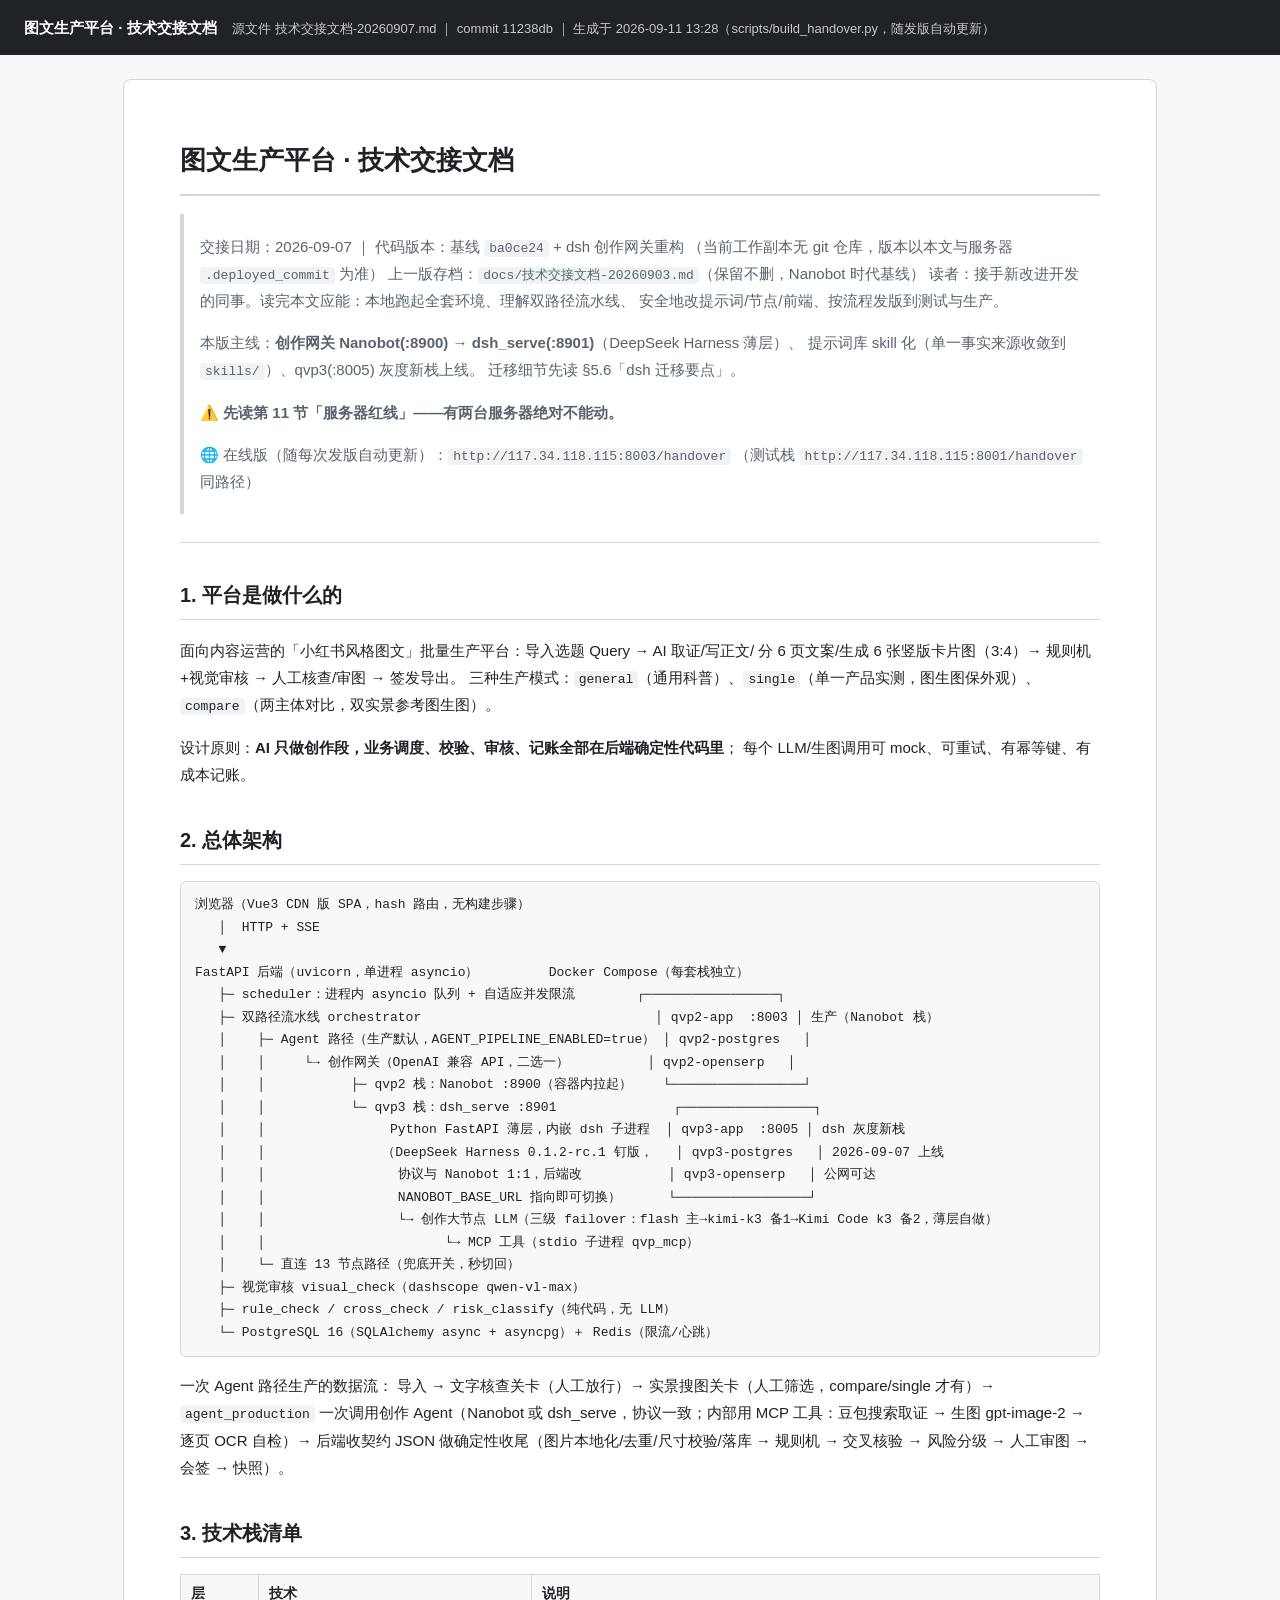
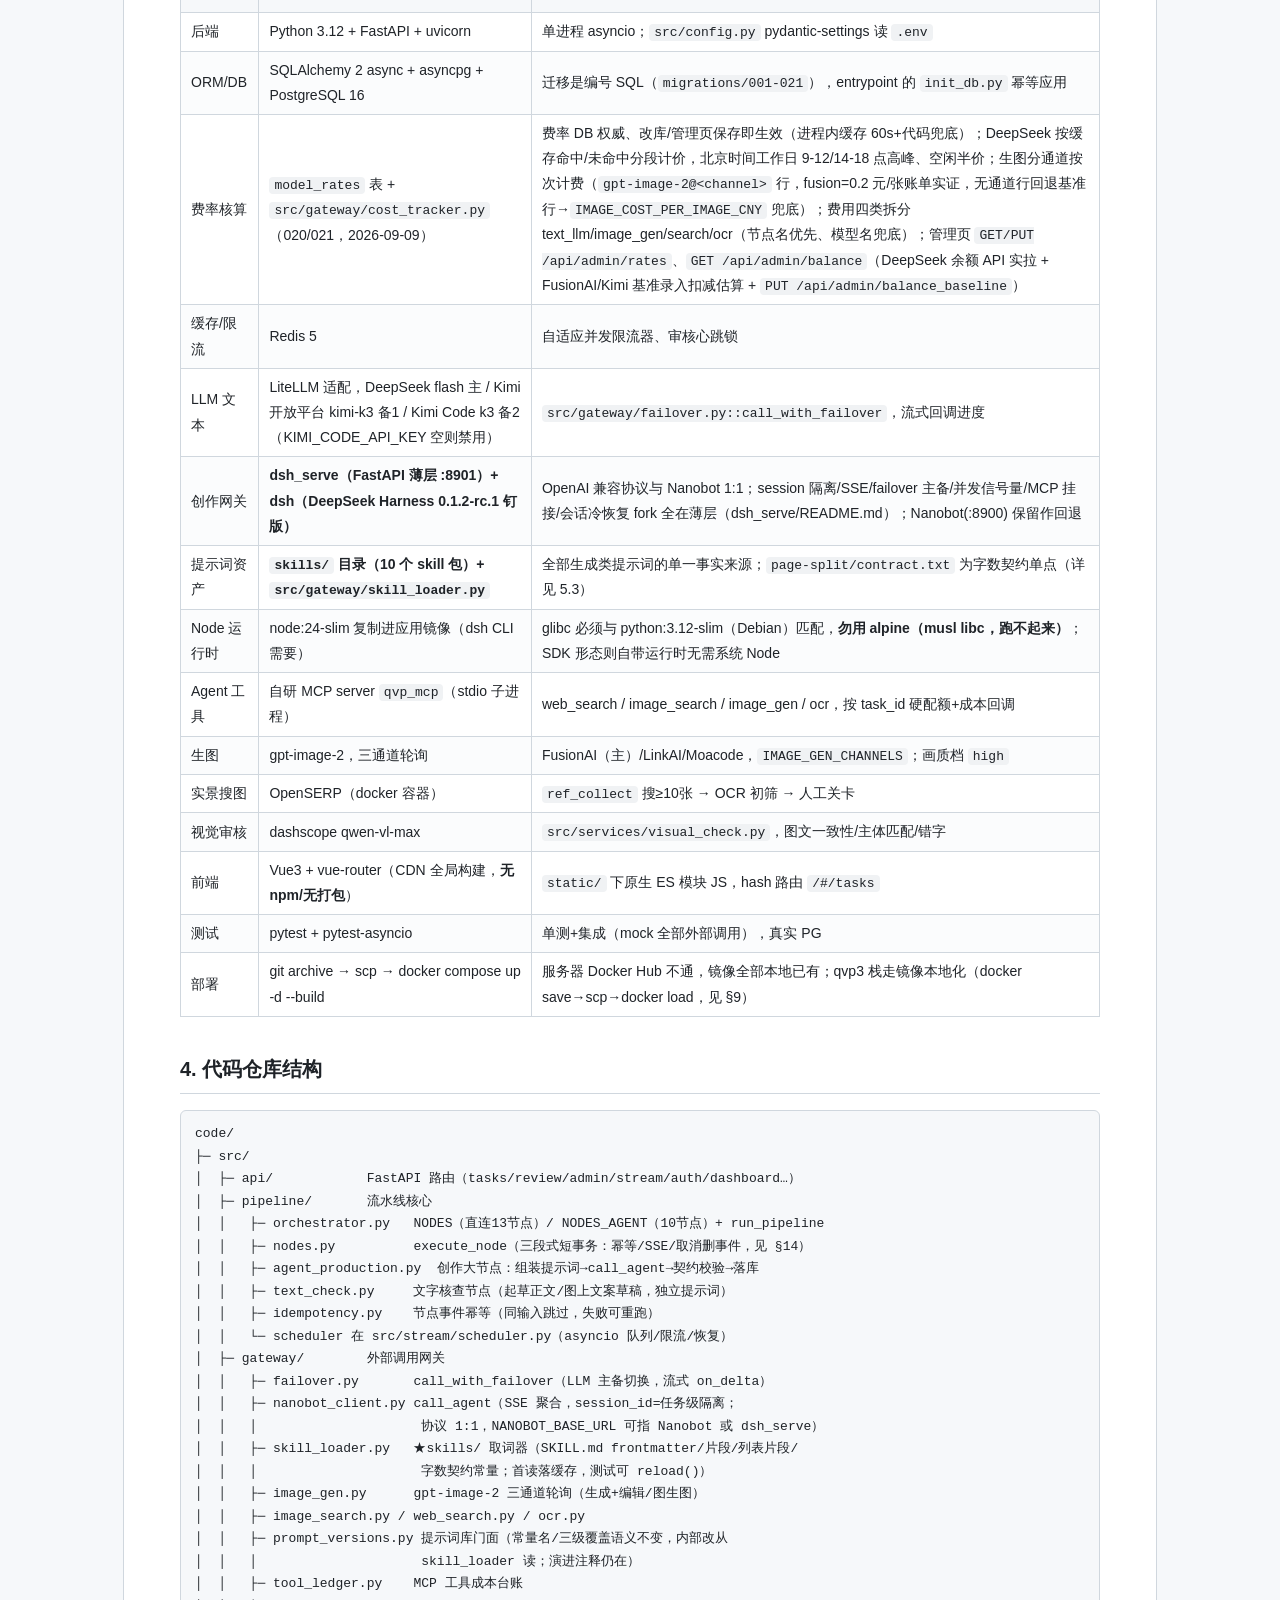
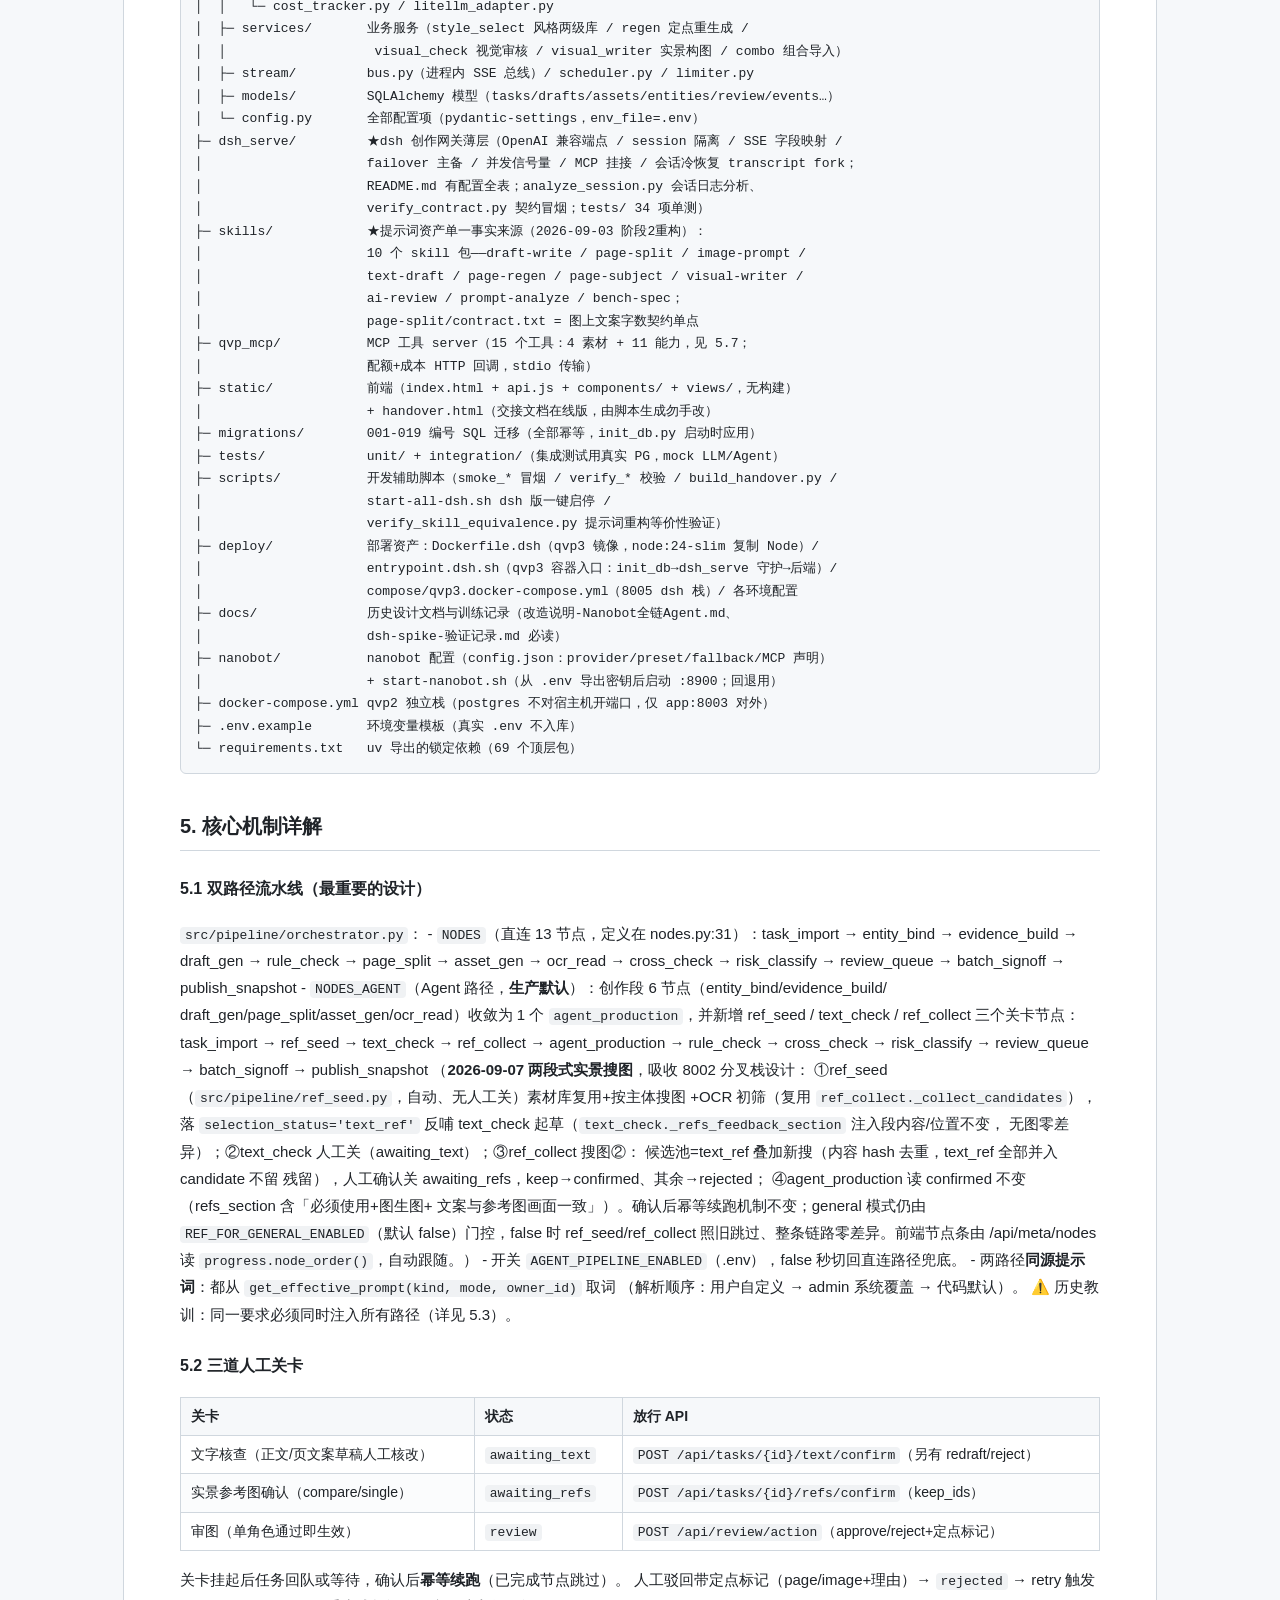
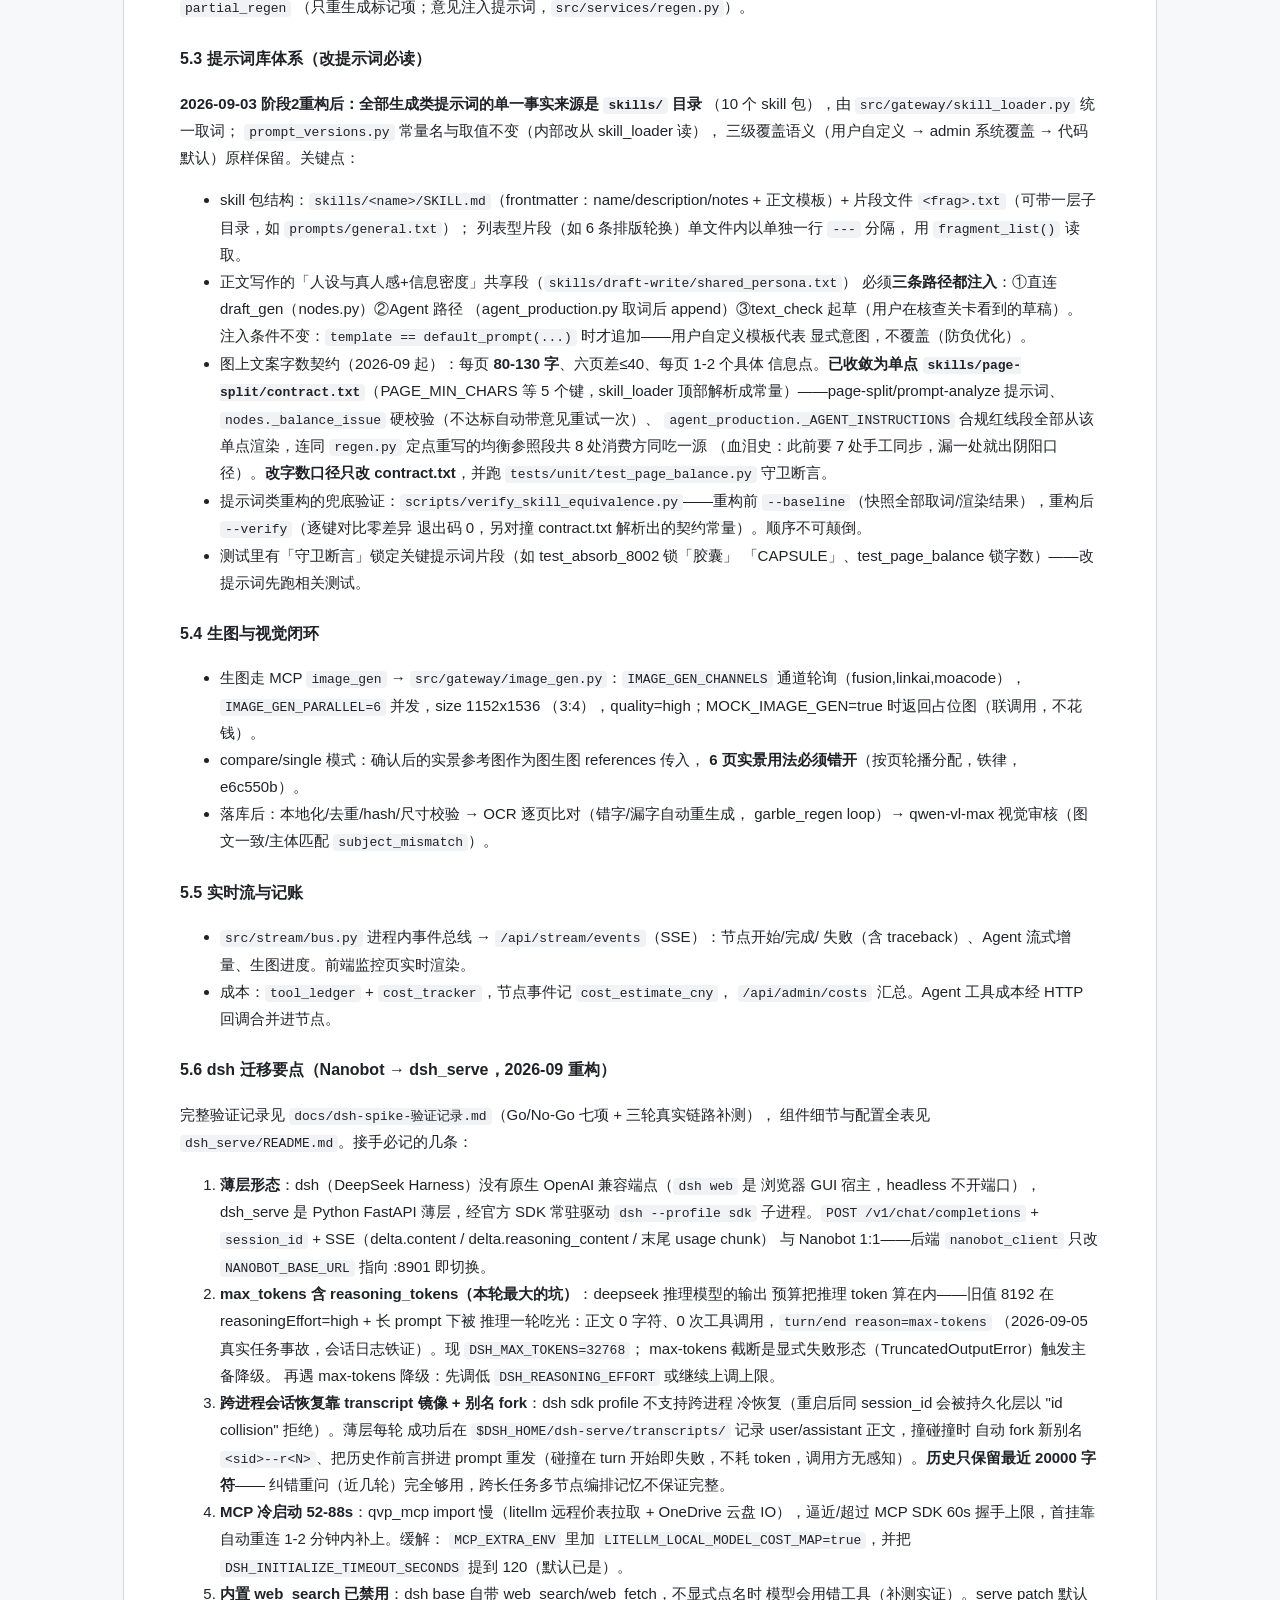
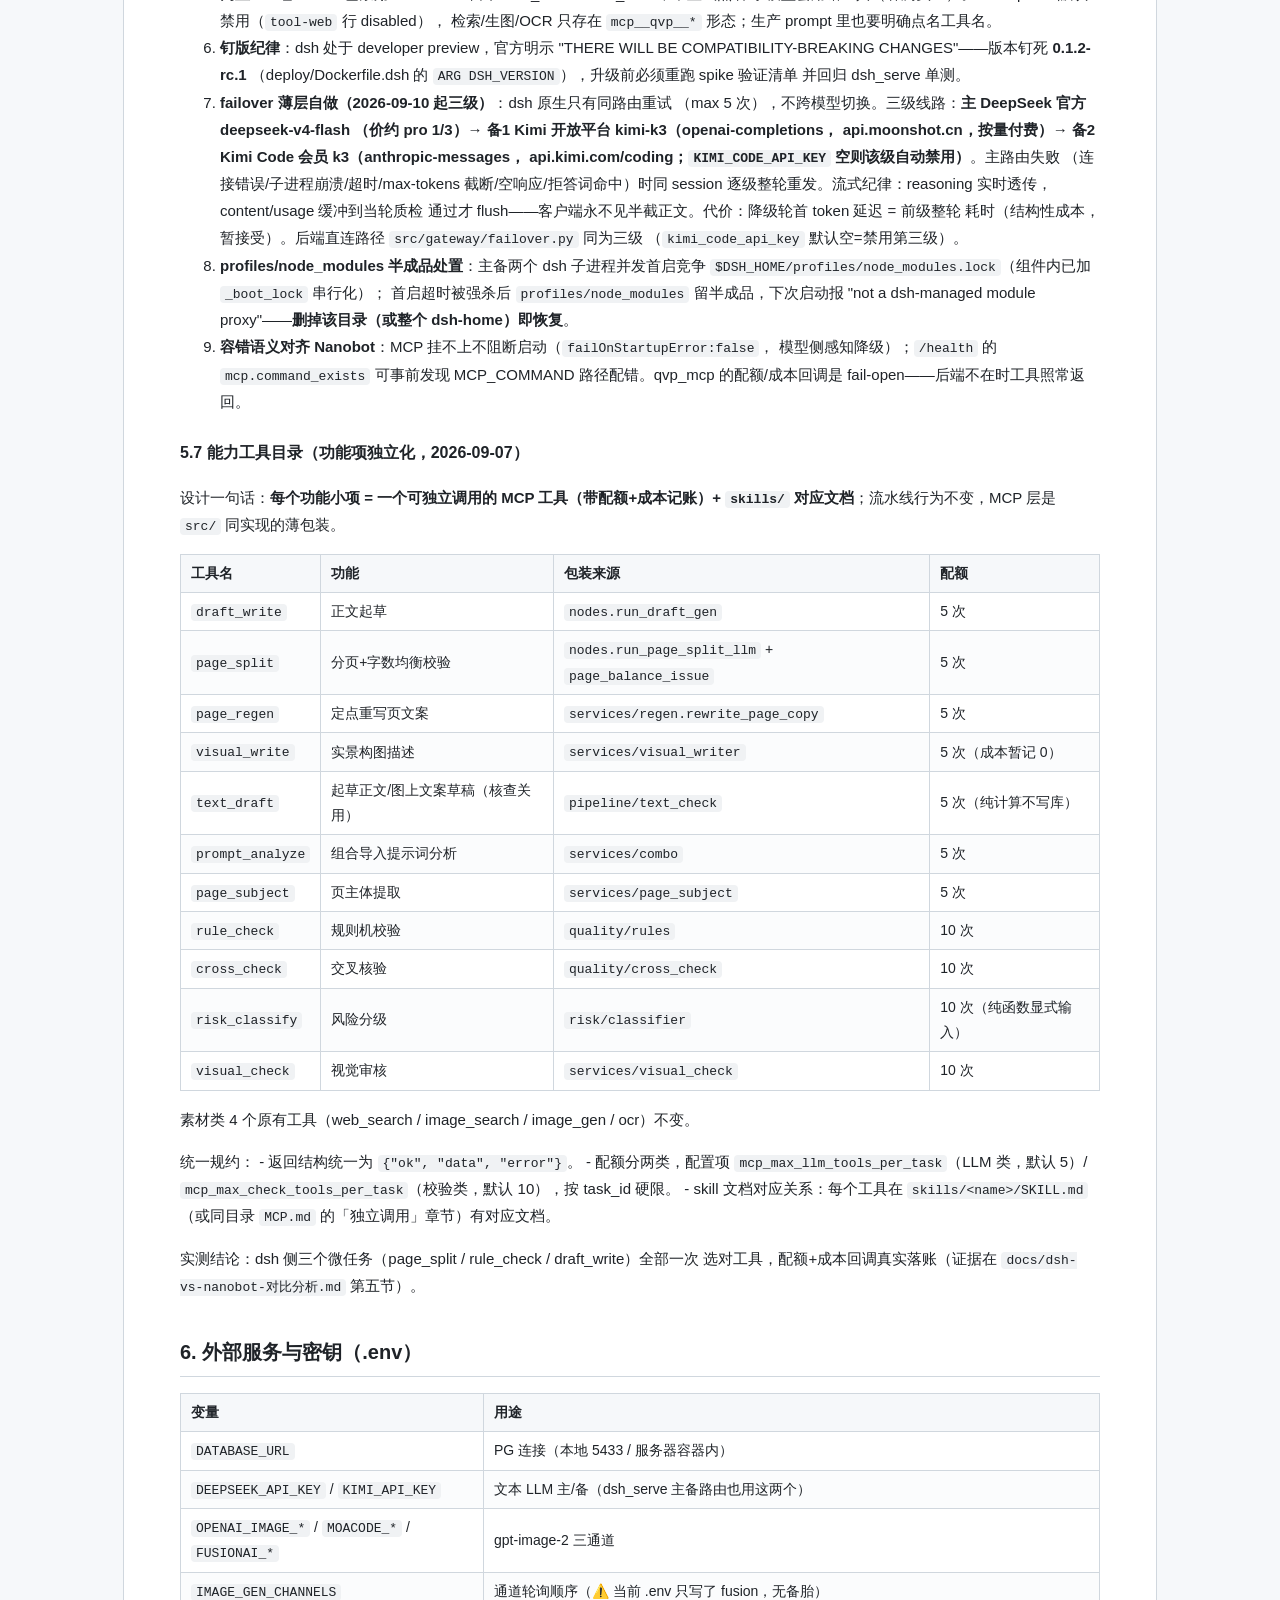
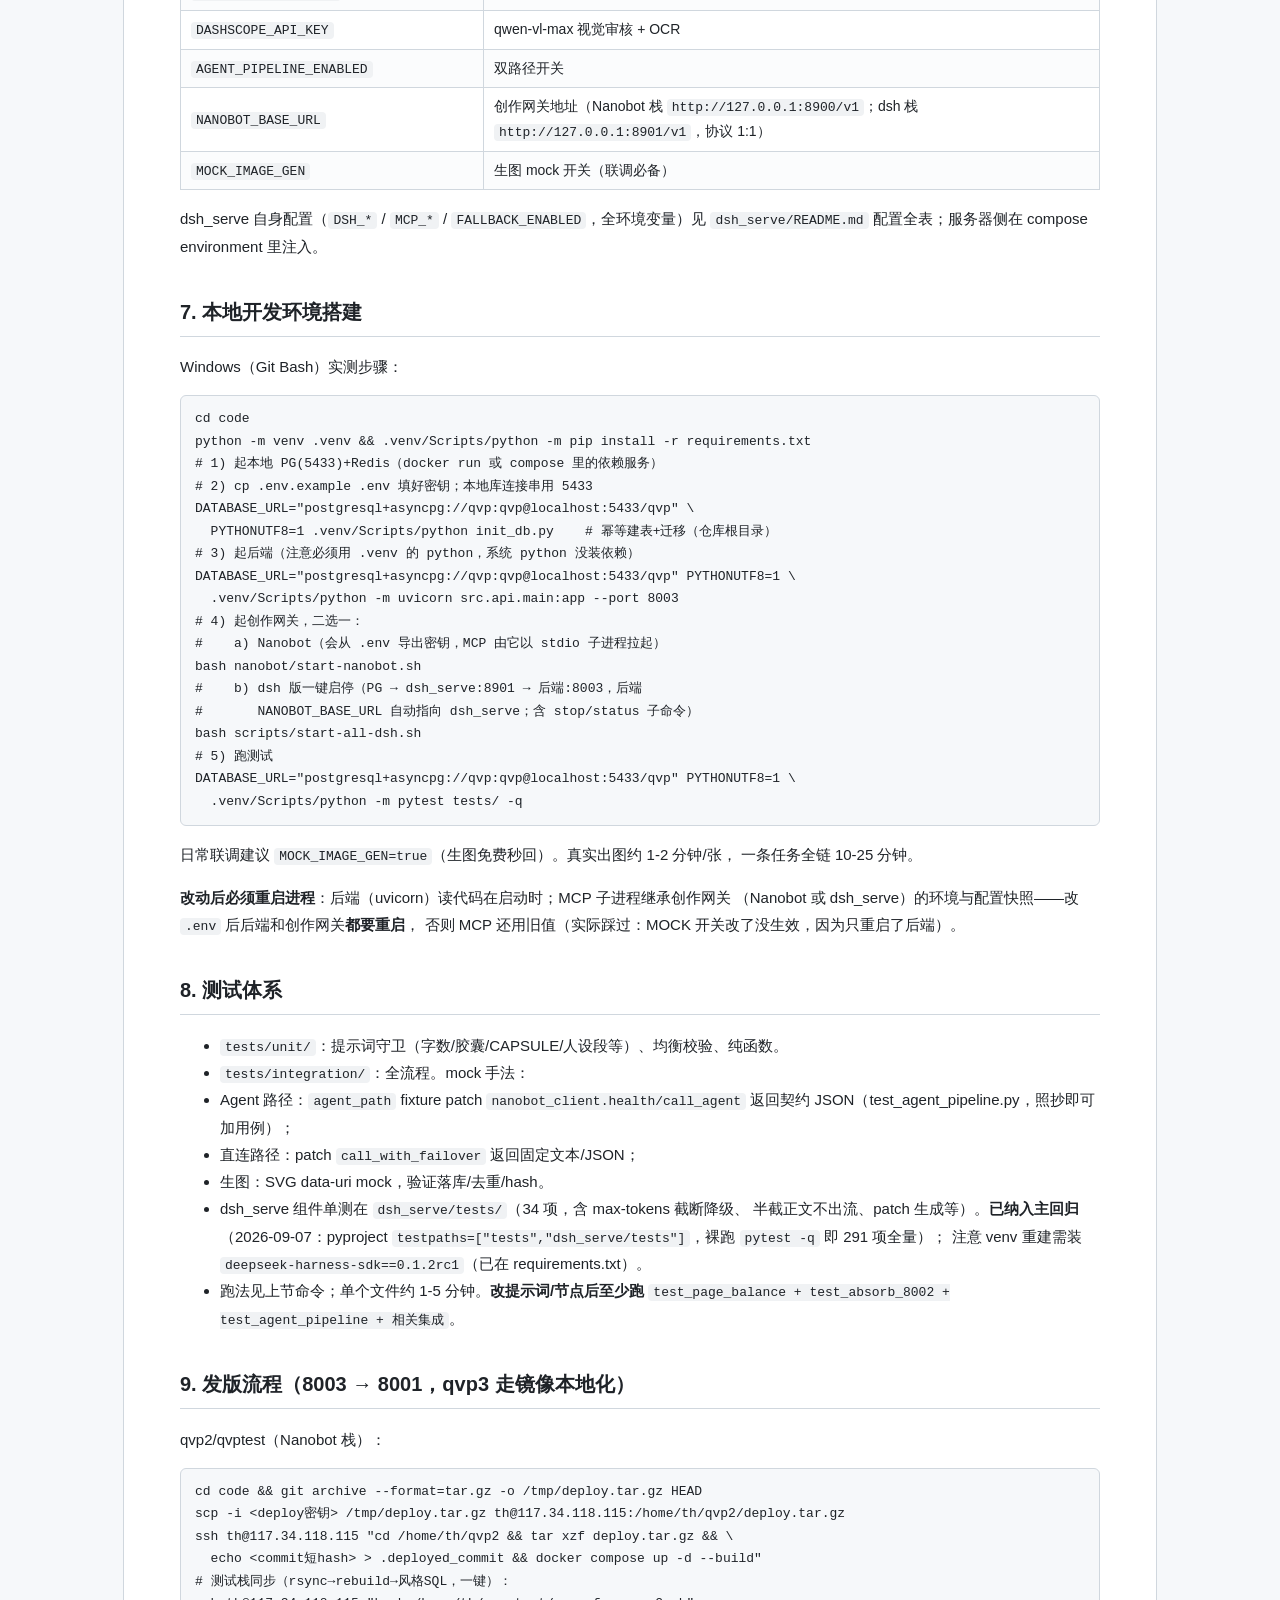
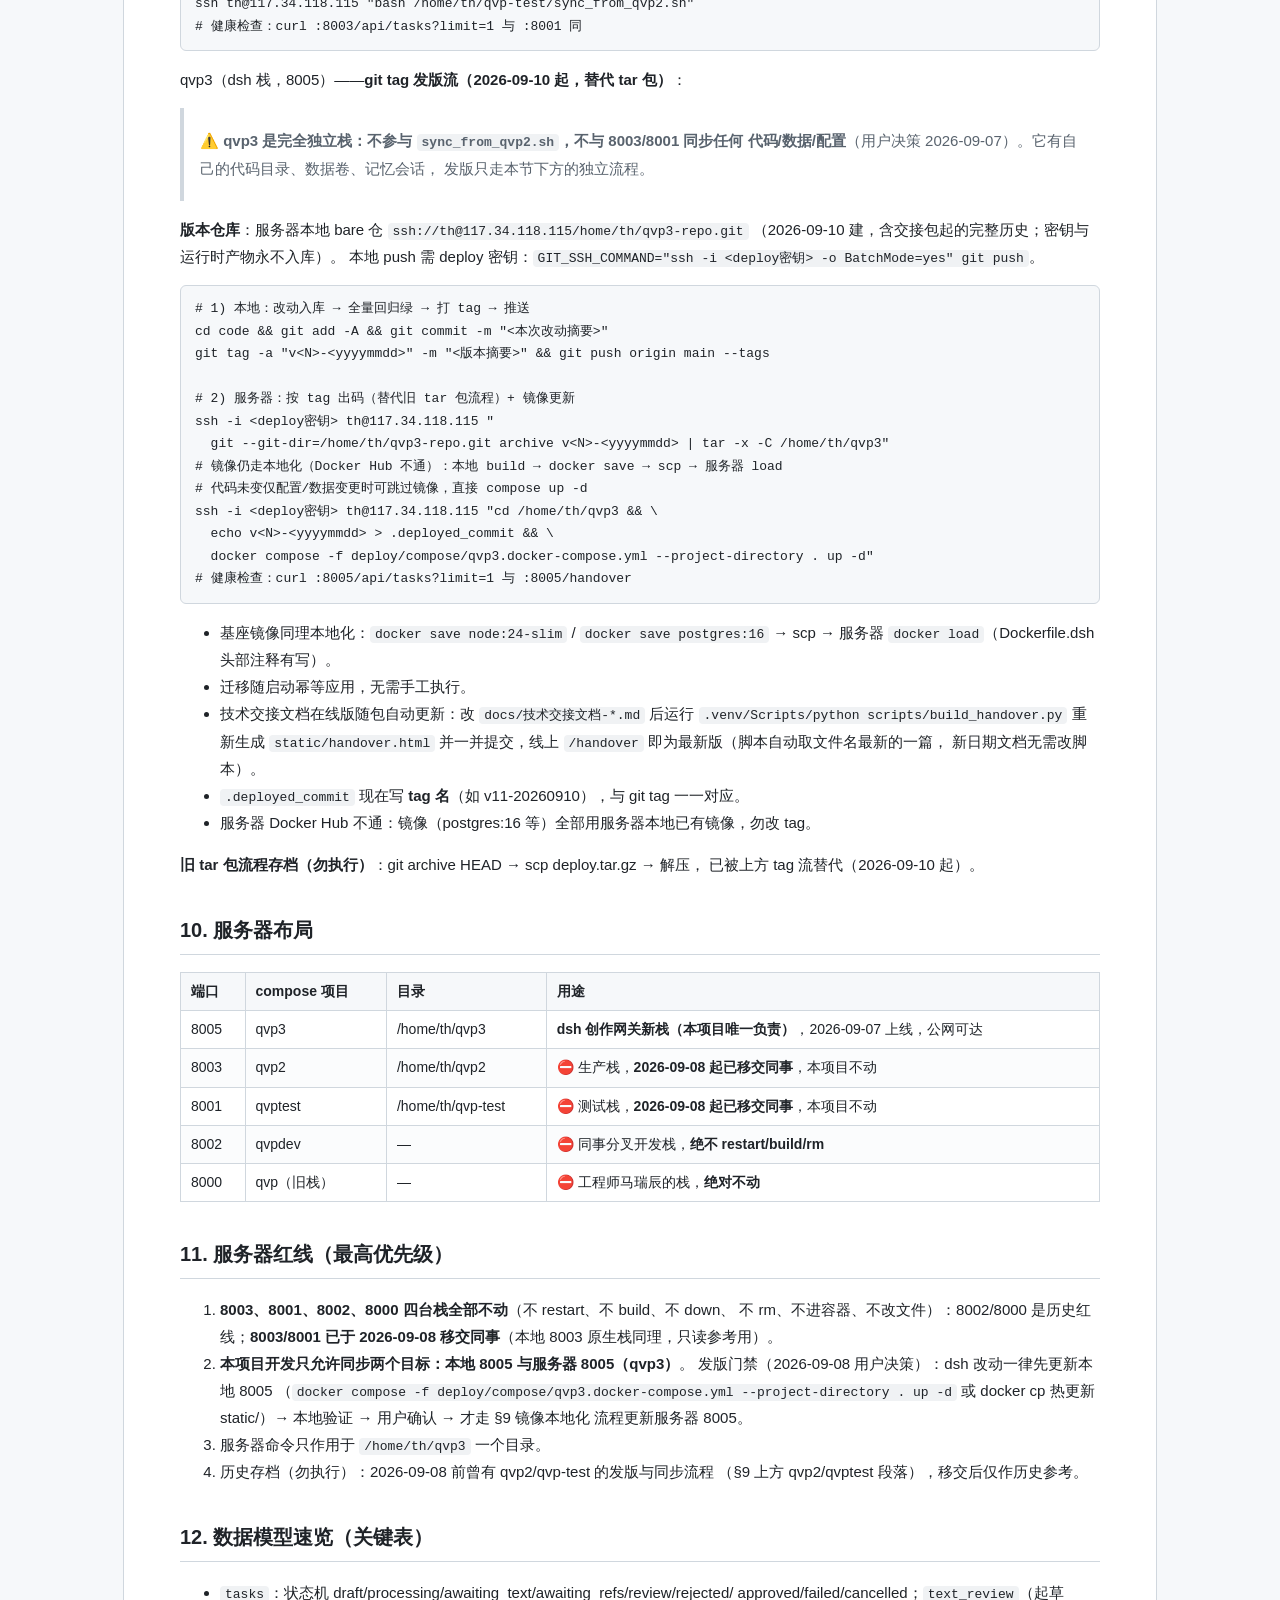
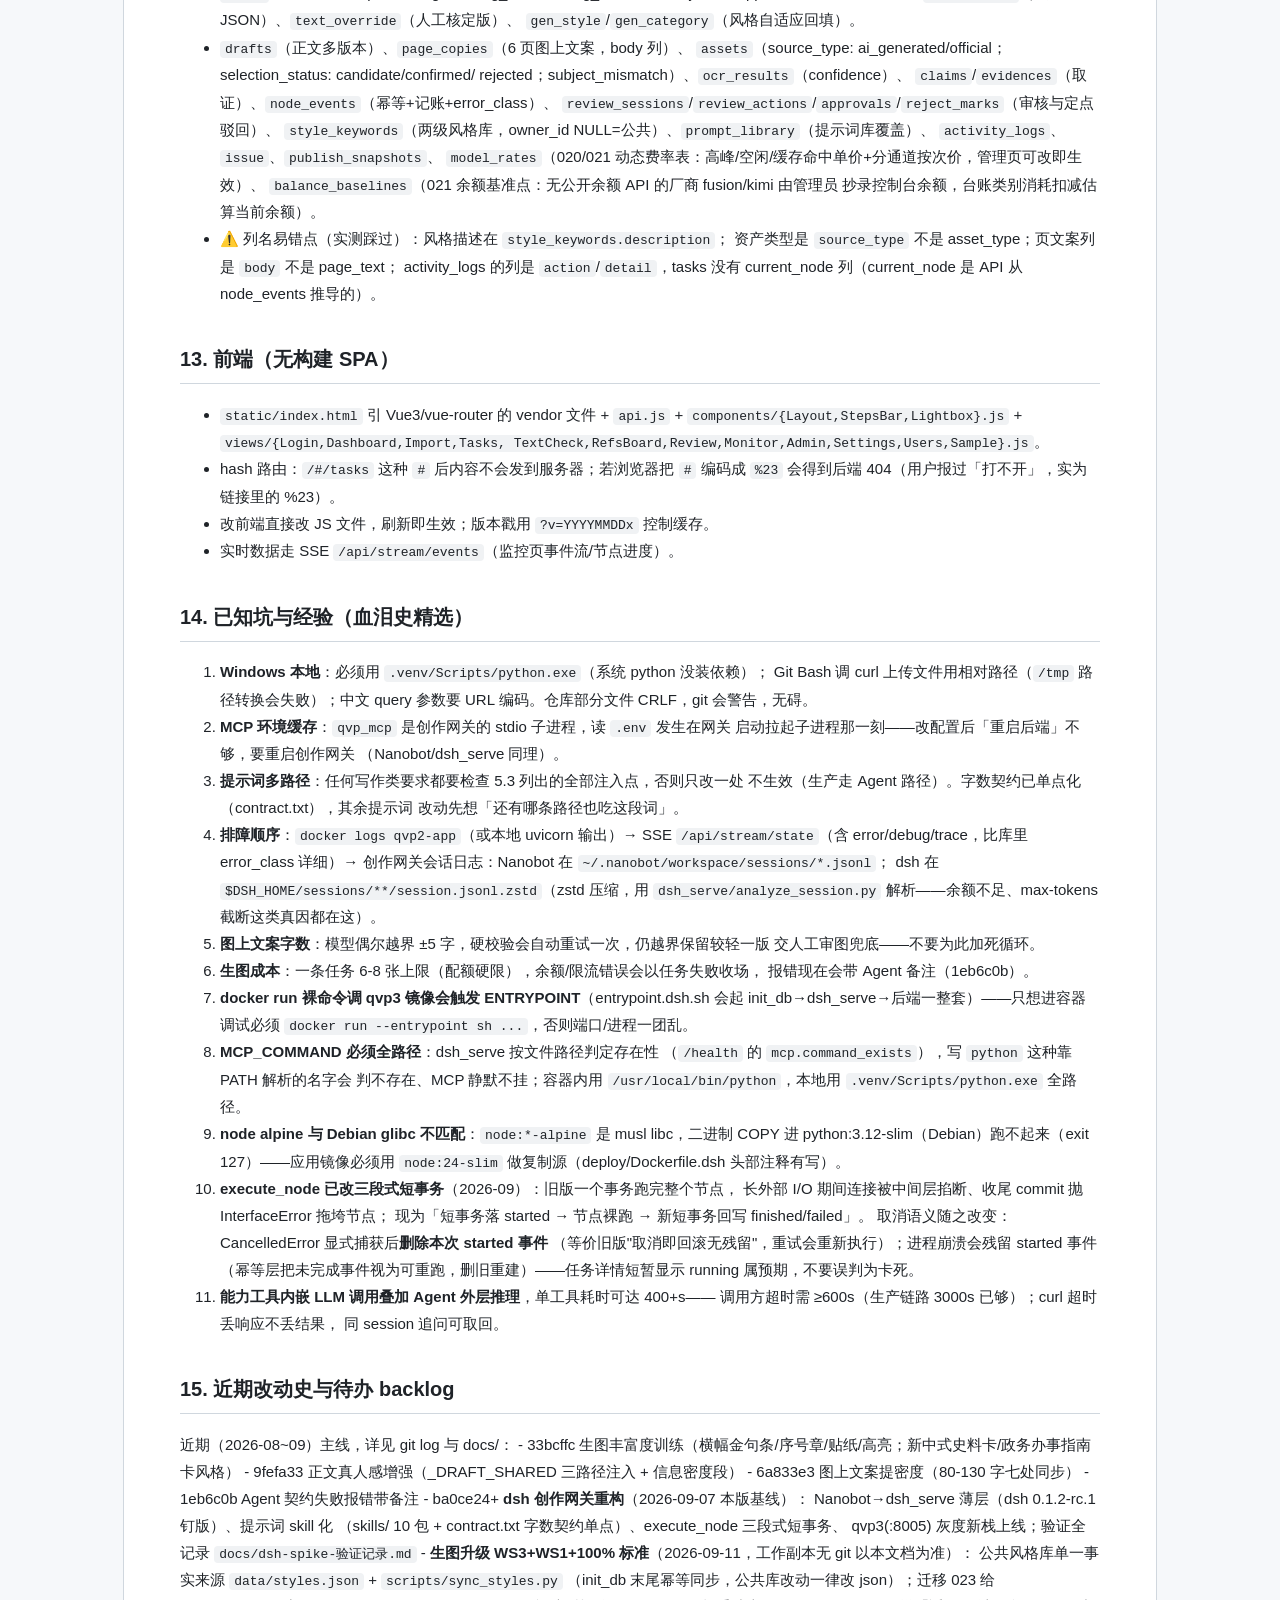
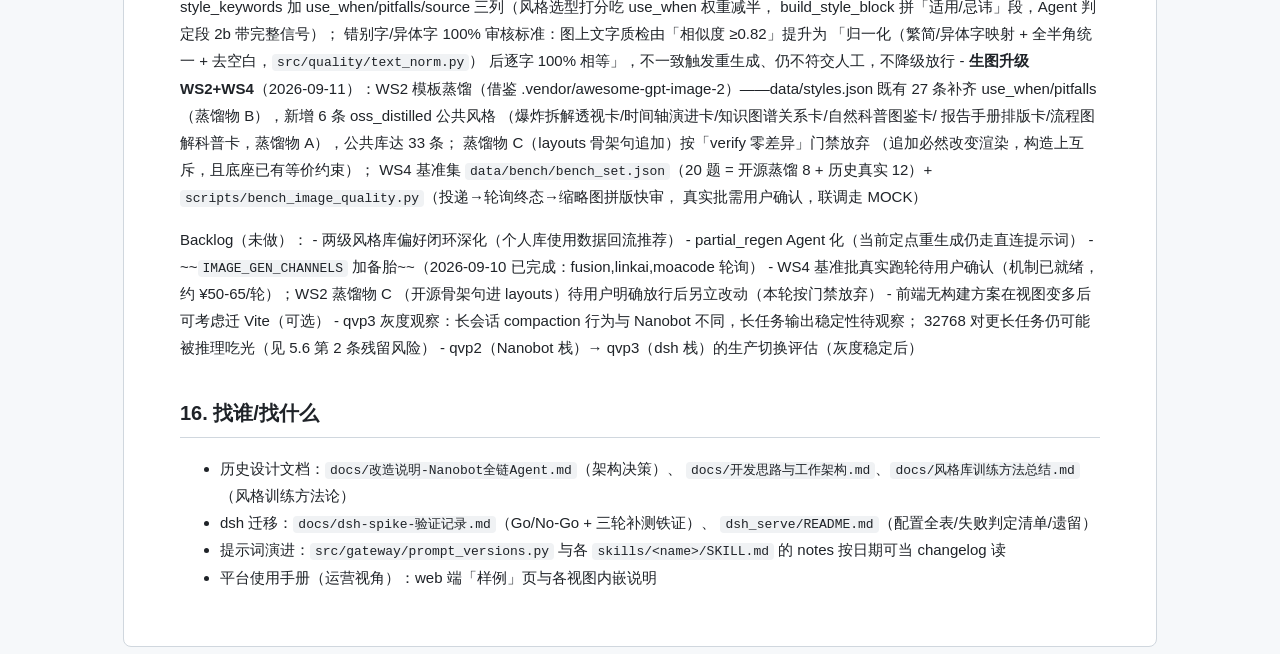
==== commit 4e3153d9: "发版流程升级：服务器 bare 仓 + git tag + git archive <tag>（替代 tar 包）；.dockerignore 补 .vendor；gitignore 补 dsh 运行" ====
--- a/static/handover.html
+++ b/static/handover.html
@@ -33,7 +33,7 @@
 </head>
 <body>
 <div class="banner"><b>图文生产平台 · 技术交接文档</b>
-  <span>源文件 技术交接文档-20260907.md ｜ commit dev ｜ 生成于 2026-09-10 18:56（scripts/build_handover.py，随发版自动更新）</span>
+  <span>源文件 技术交接文档-20260907.md ｜ commit 11238db ｜ 生成于 2026-09-11 13:28（scripts/build_handover.py，随发版自动更新）</span>
 </div>
 <main>
 <h1 id="_1">图文生产平台 · 技术交接文档</h1>
@@ -570,22 +570,27 @@
 ssh th@117.34.118.115 &quot;bash /home/th/qvp-test/sync_from_qvp2.sh&quot;
 # 健康检查：curl :8003/api/tasks?limit=1 与 :8001 同
 </code></pre>
-<p>qvp3（dsh 栈，8005）——<strong>镜像本地化流程</strong>（服务器 Docker Hub 不通，基座镜像
-也拉不了，不能指望服务器 build 时 FROM 成功）：</p>
+<p>qvp3（dsh 栈，8005）——<strong>git tag 发版流（2026-09-10 起，替代 tar 包）</strong>：</p>
 <blockquote>
 <p>⚠️ <strong>qvp3 是完全独立栈：不参与 <code>sync_from_qvp2.sh</code>，不与 8003/8001 同步任何
 代码/数据/配置</strong>（用户决策 2026-09-07）。它有自己的代码目录、数据卷、记忆会话，
 发版只走本节下方的独立流程。</p>
 </blockquote>
-<pre><code class="language-bash"># 本地构建 + 导出（构建机要能拉 node:24-slim / python:3.12-slim）
-cd code &amp;&amp; docker build -f deploy/Dockerfile.dsh -t qvp3-app .
-docker save qvp3-app -o /tmp/qvp3-app.tar
-scp -i &lt;deploy密钥&gt; /tmp/qvp3-app.tar th@117.34.118.115:/home/th/qvp3/
-# 代码包同步（compose/.env/dsh_serve 等）后，服务器载入 + 起栈：
-ssh th@117.34.118.115 &quot;cd /home/th/qvp3 &amp;&amp; docker load -i qvp3-app.tar &amp;&amp; \
+<p><strong>版本仓库</strong>：服务器本地 bare 仓 <code>ssh://th@117.34.118.115/home/th/qvp3-repo.git</code>
+（2026-09-10 建，含交接包起的完整历史；密钥与运行时产物永不入库）。
+本地 push 需 deploy 密钥：<code>GIT_SSH_COMMAND="ssh -i &lt;deploy密钥&gt; -o BatchMode=yes" git push</code>。</p>
+<pre><code class="language-bash"># 1) 本地：改动入库 → 全量回归绿 → 打 tag → 推送
+cd code &amp;&amp; git add -A &amp;&amp; git commit -m &quot;&lt;本次改动摘要&gt;&quot;
+git tag -a &quot;v&lt;N&gt;-&lt;yyyymmdd&gt;&quot; -m &quot;&lt;版本摘要&gt;&quot; &amp;&amp; git push origin main --tags
+
+# 2) 服务器：按 tag 出码（替代旧 tar 包流程）+ 镜像更新
+ssh -i &lt;deploy密钥&gt; th@117.34.118.115 &quot;
+  git --git-dir=/home/th/qvp3-repo.git archive v&lt;N&gt;-&lt;yyyymmdd&gt; | tar -x -C /home/th/qvp3&quot;
+# 镜像仍走本地化（Docker Hub 不通）：本地 build → docker save → scp → 服务器 load
+# 代码未变仅配置/数据变更时可跳过镜像，直接 compose up -d
+ssh -i &lt;deploy密钥&gt; th@117.34.118.115 &quot;cd /home/th/qvp3 &amp;&amp; \
+  echo v&lt;N&gt;-&lt;yyyymmdd&gt; &gt; .deployed_commit &amp;&amp; \
   docker compose -f deploy/compose/qvp3.docker-compose.yml --project-directory . up -d&quot;
-# ⚠️ compose 文件在 deploy/compose/ 子目录，必须 --project-directory .
-#    （build context 与 ./.env 挂载等相对路径都按仓库根解析）
 # 健康检查：curl :8005/api/tasks?limit=1 与 :8005/handover
 </code></pre>
 <ul>
@@ -596,9 +601,11 @@
   <code>.venv/Scripts/python scripts/build_handover.py</code> 重新生成 <code>static/handover.html</code>
   并一并提交，线上 <code>/handover</code> 即为最新版（脚本自动取文件名最新的一篇，
   新日期文档无需改脚本）。</li>
-<li><code>.deployed_commit</code> 是标记文件（tar 不含 .git，同步脚本读它显示版本），<strong>要手动 echo</strong>。</li>
+<li><code>.deployed_commit</code> 现在写 <strong>tag 名</strong>（如 v11-20260910），与 git tag 一一对应。</li>
 <li>服务器 Docker Hub 不通：镜像（postgres:16 等）全部用服务器本地已有镜像，勿改 tag。</li>
 </ul>
+<p><strong>旧 tar 包流程存档（勿执行）</strong>：git archive HEAD → scp deploy.tar.gz → 解压，
+已被上方 tag 流替代（2026-09-10 起）。</p>
 <h2 id="10">10. 服务器布局</h2>
 <table>
 <thead>
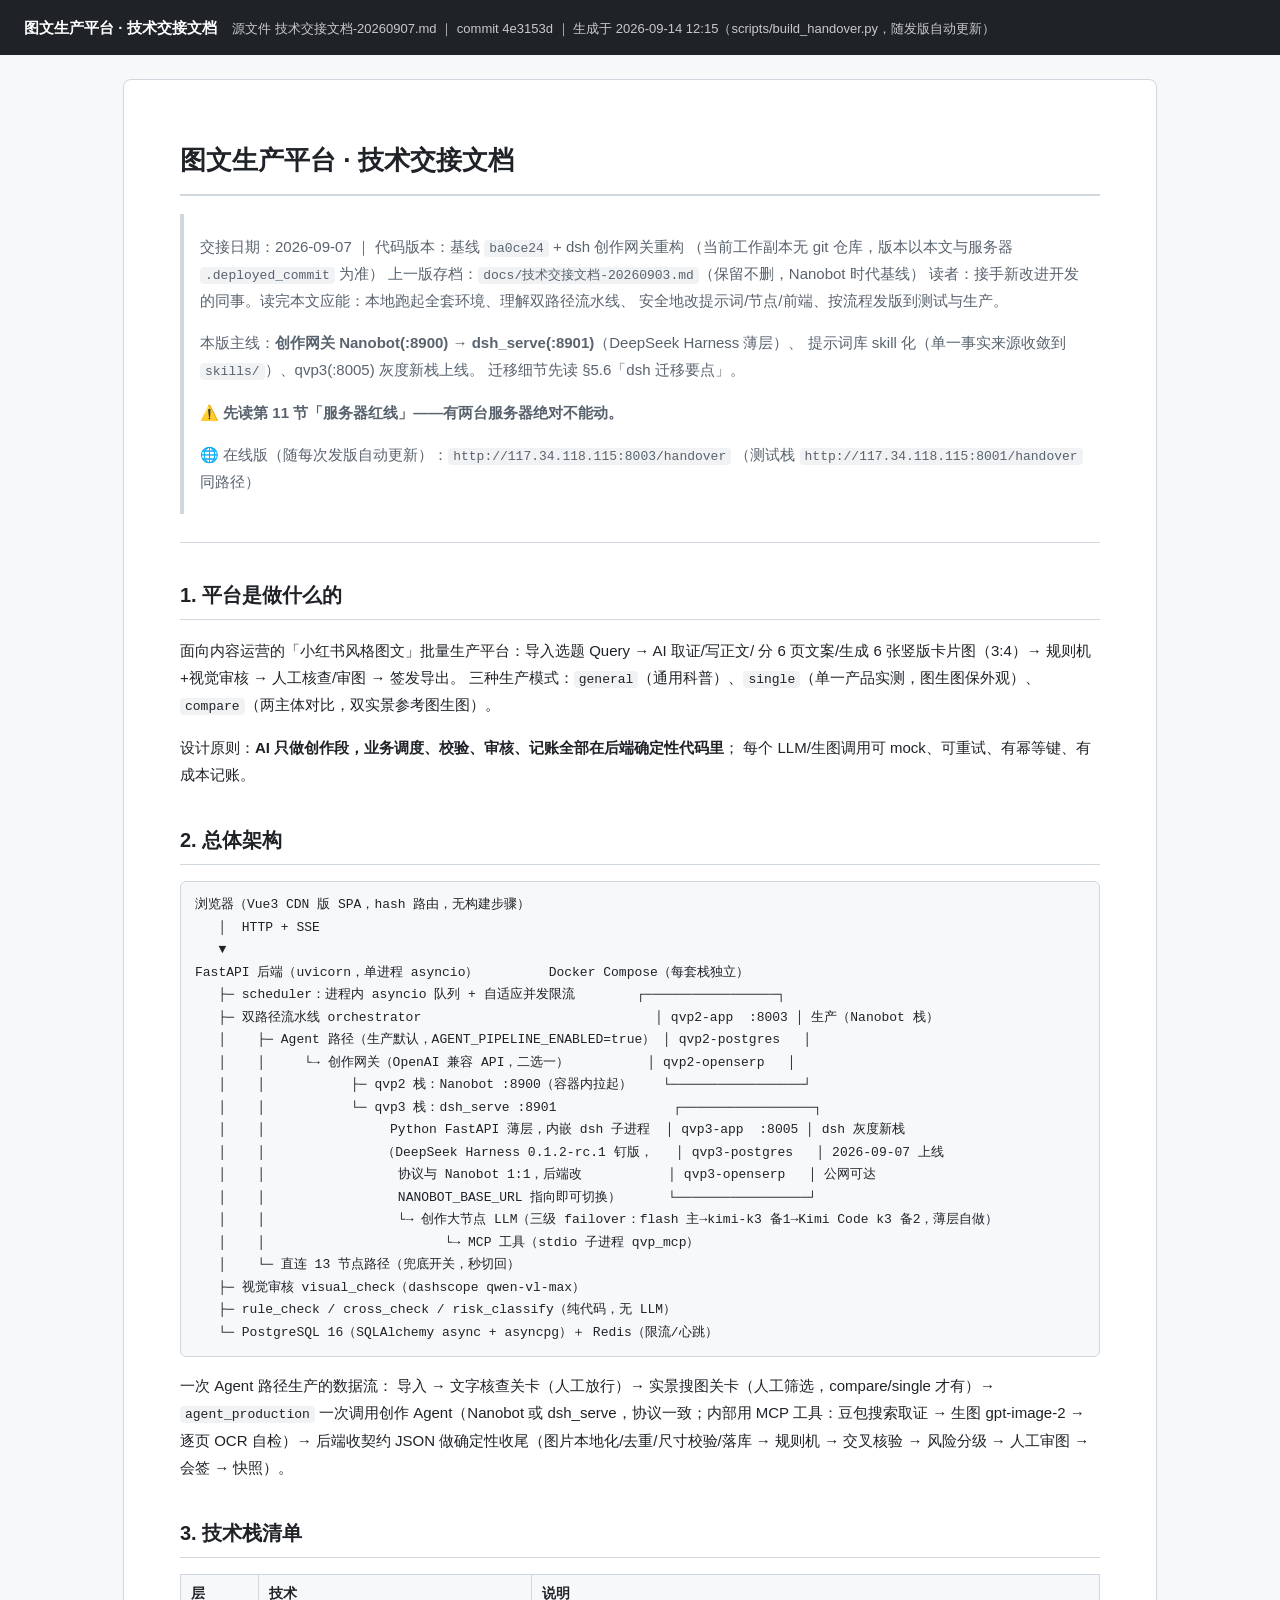
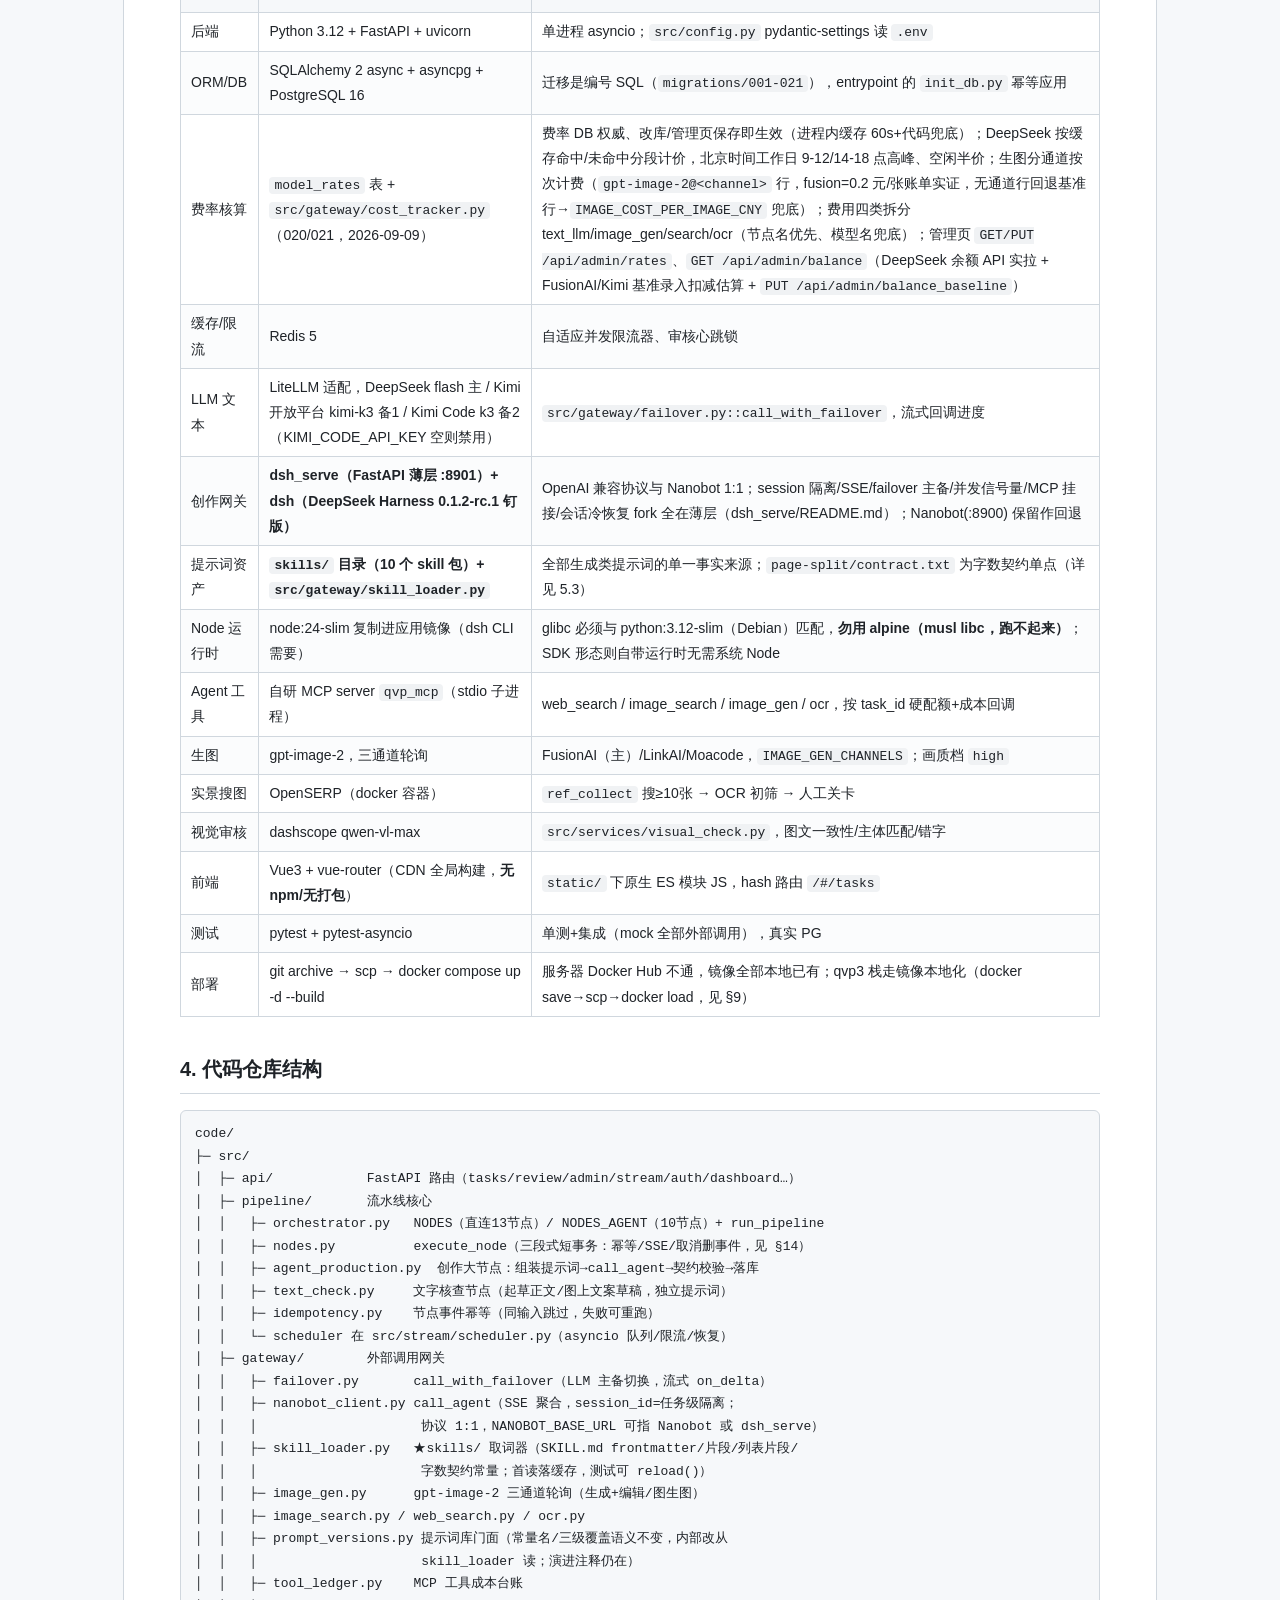
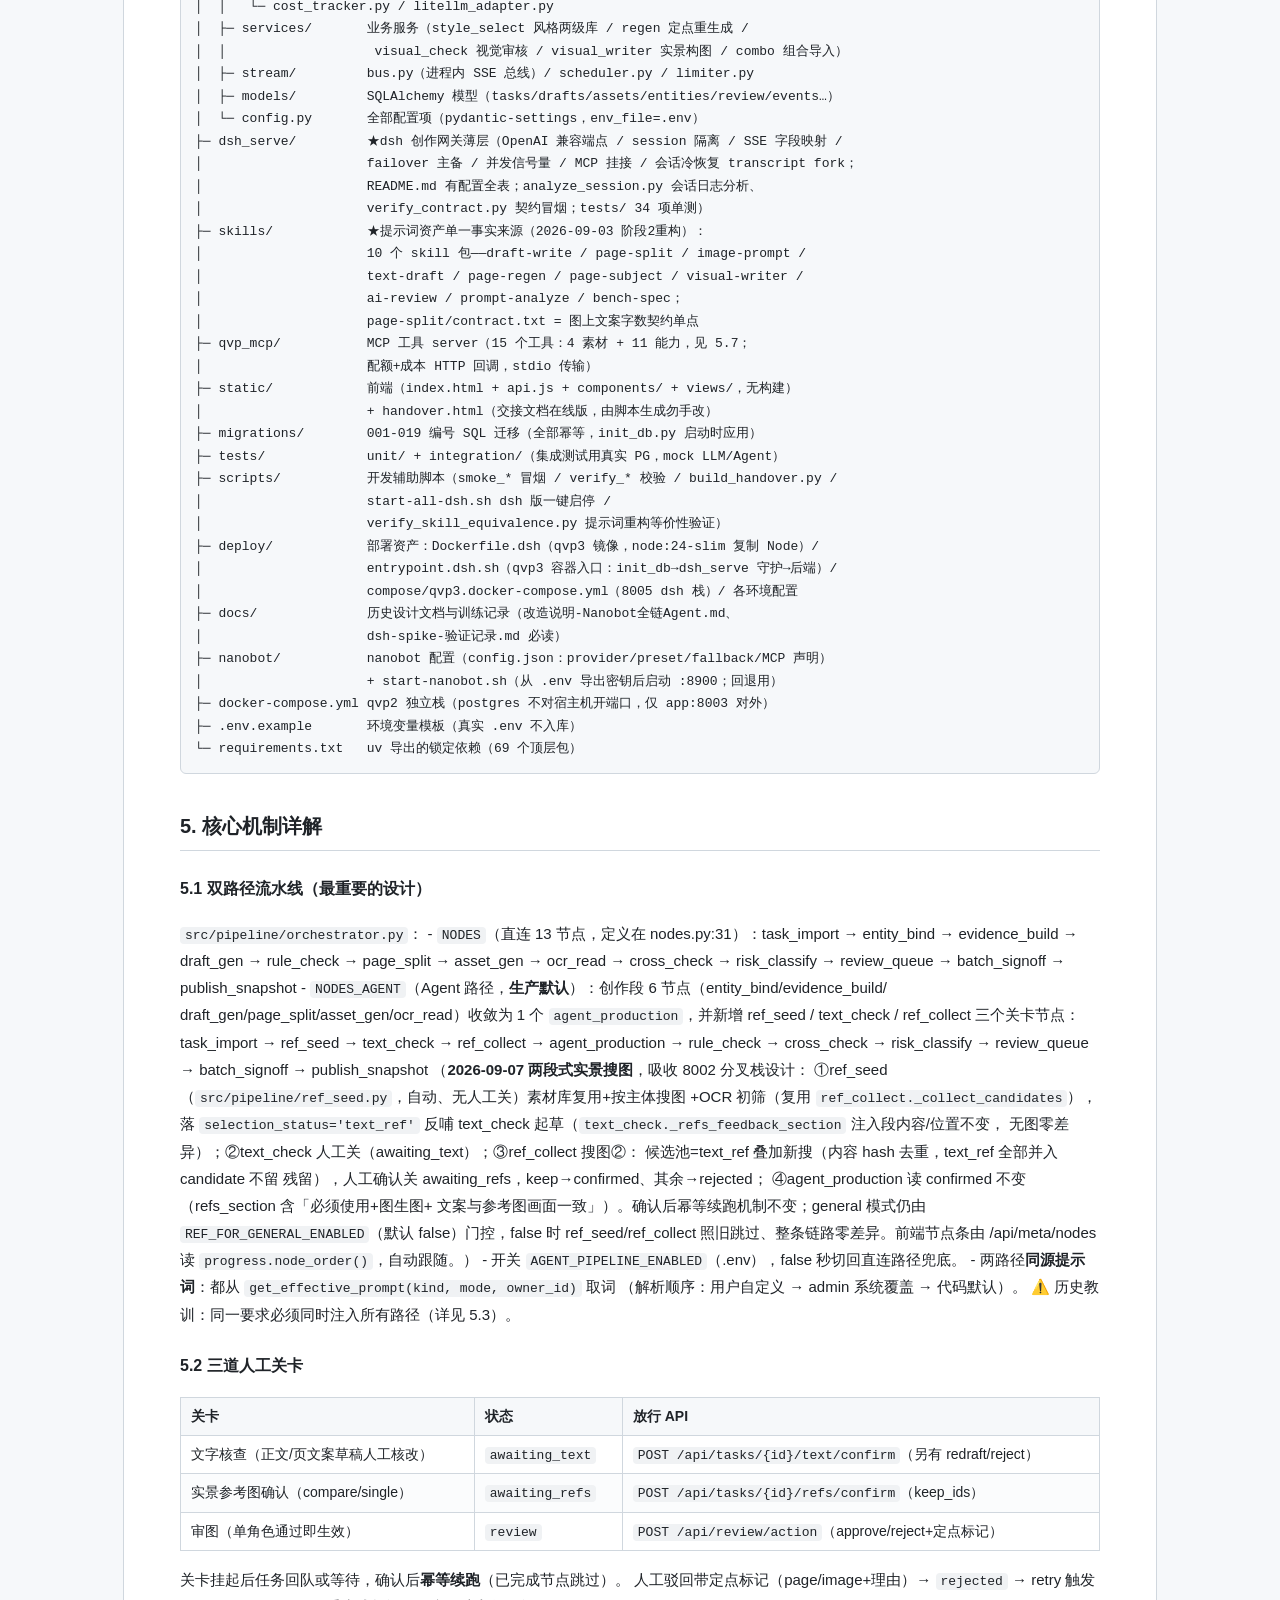
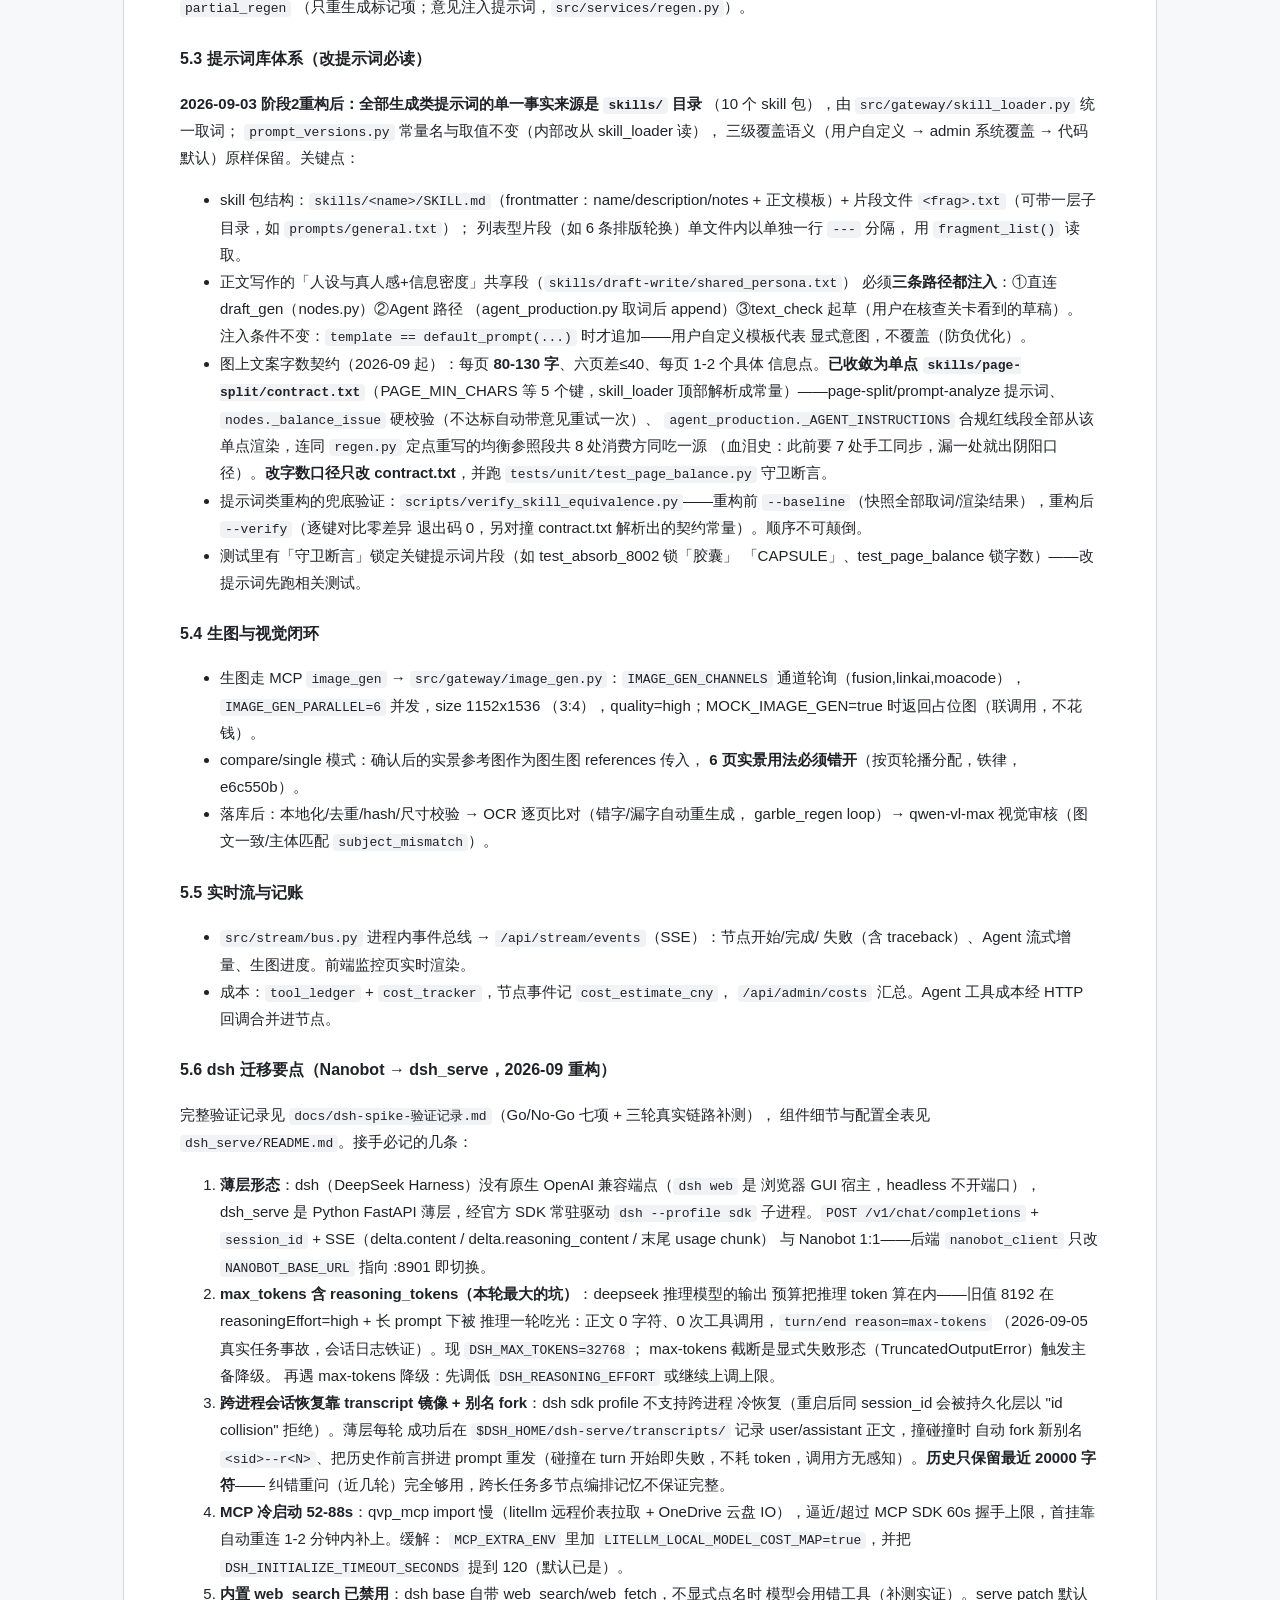
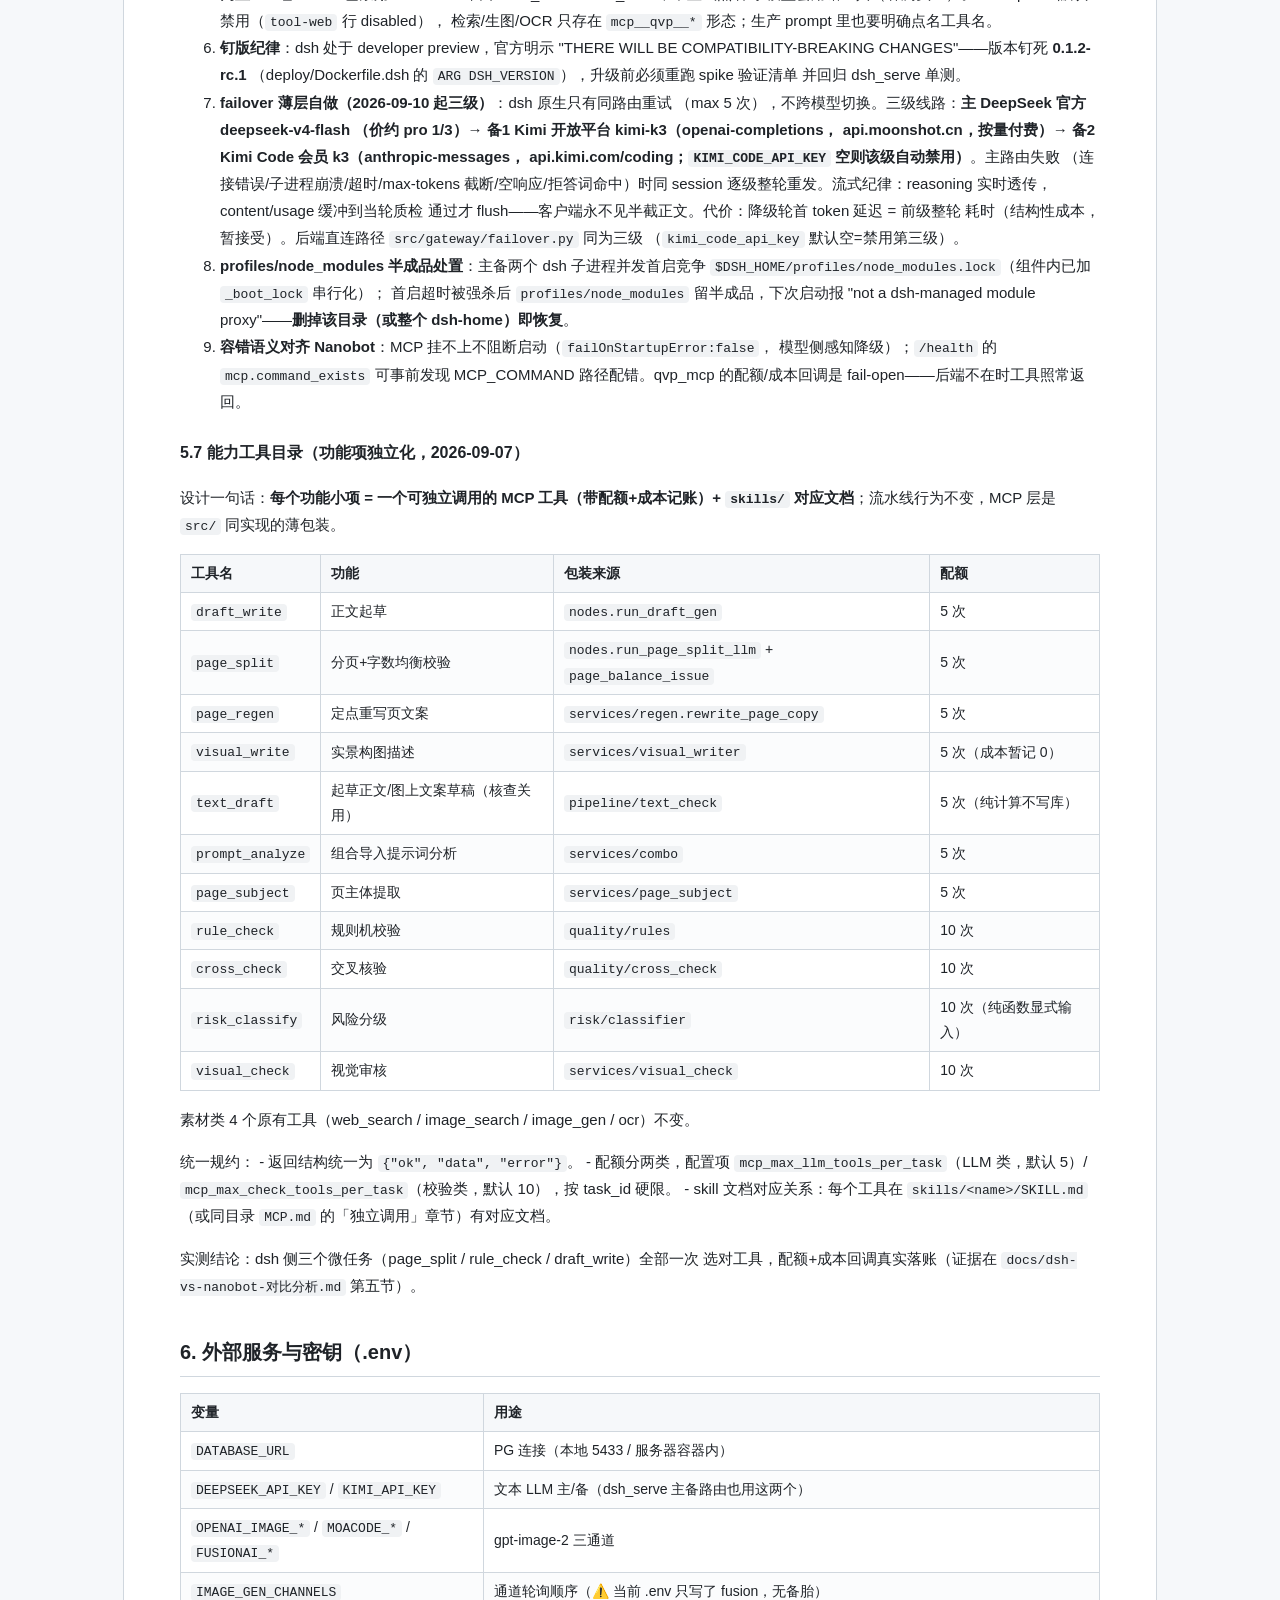
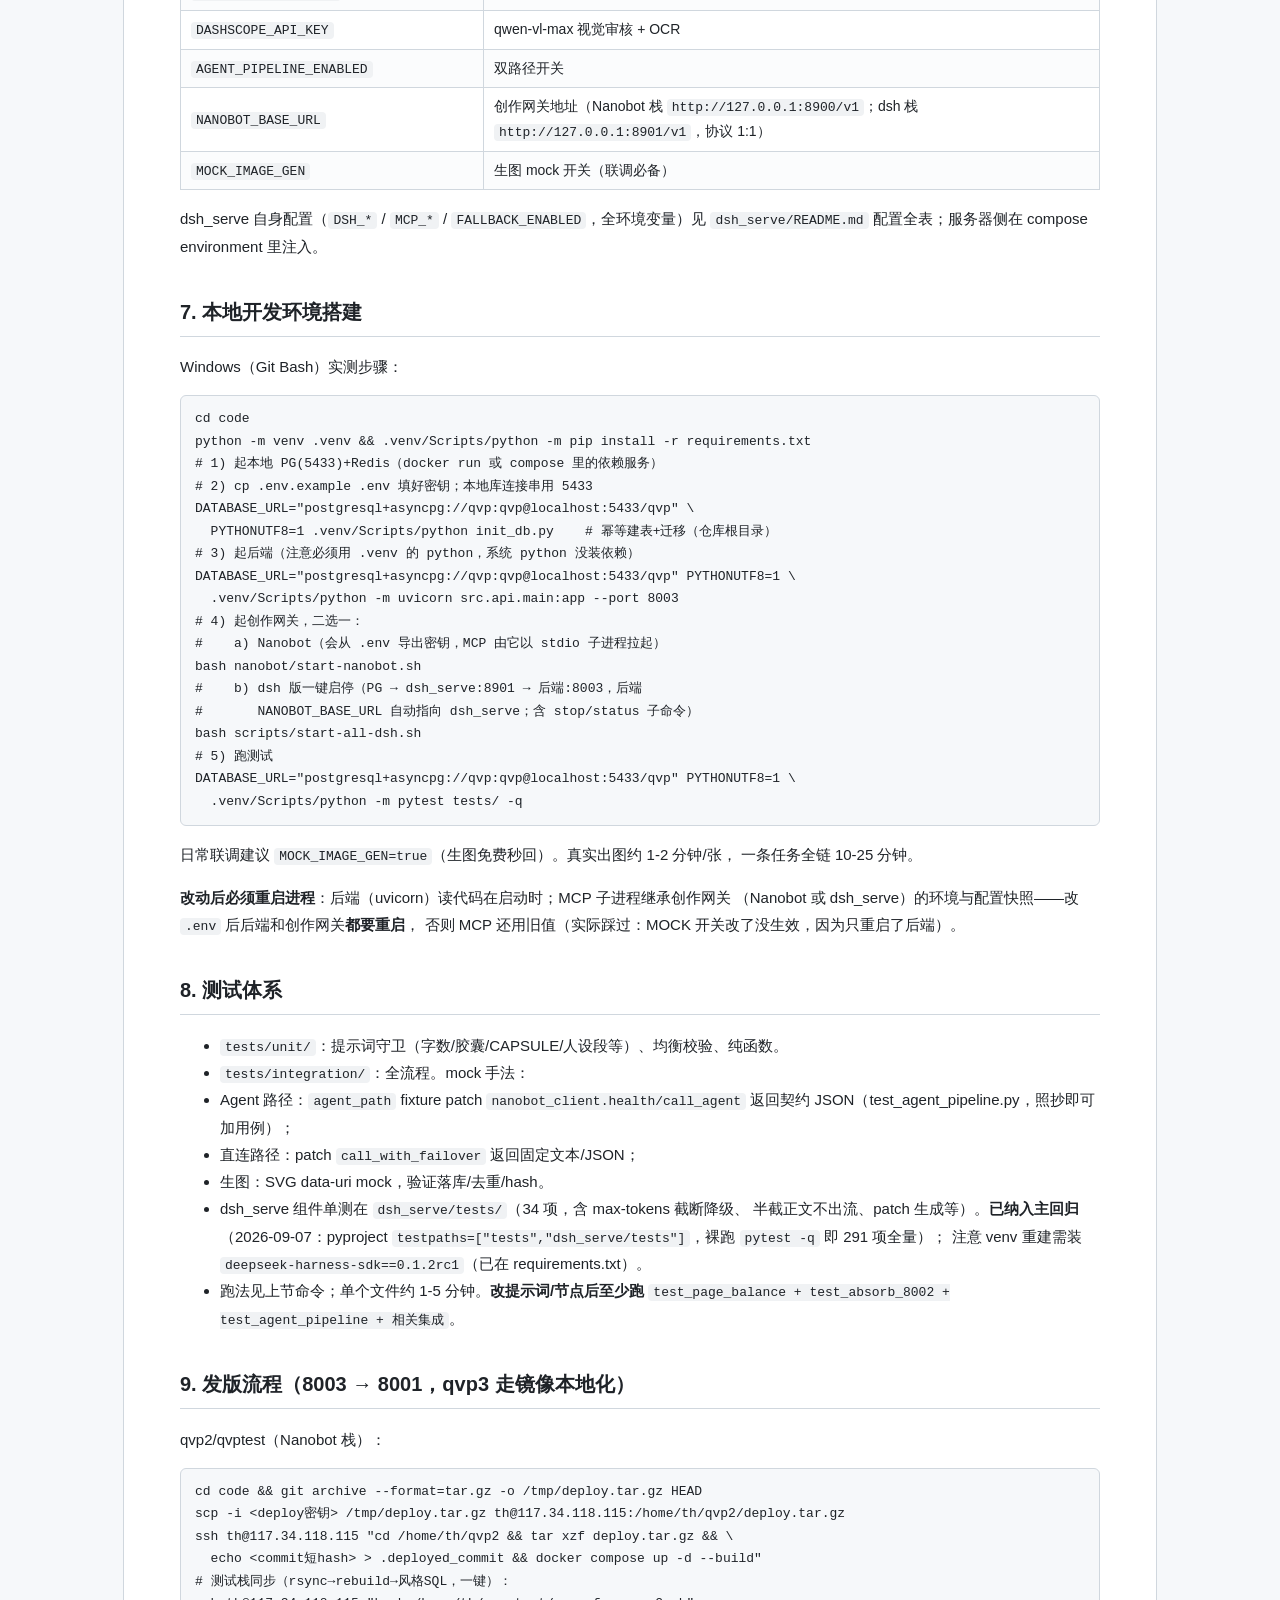
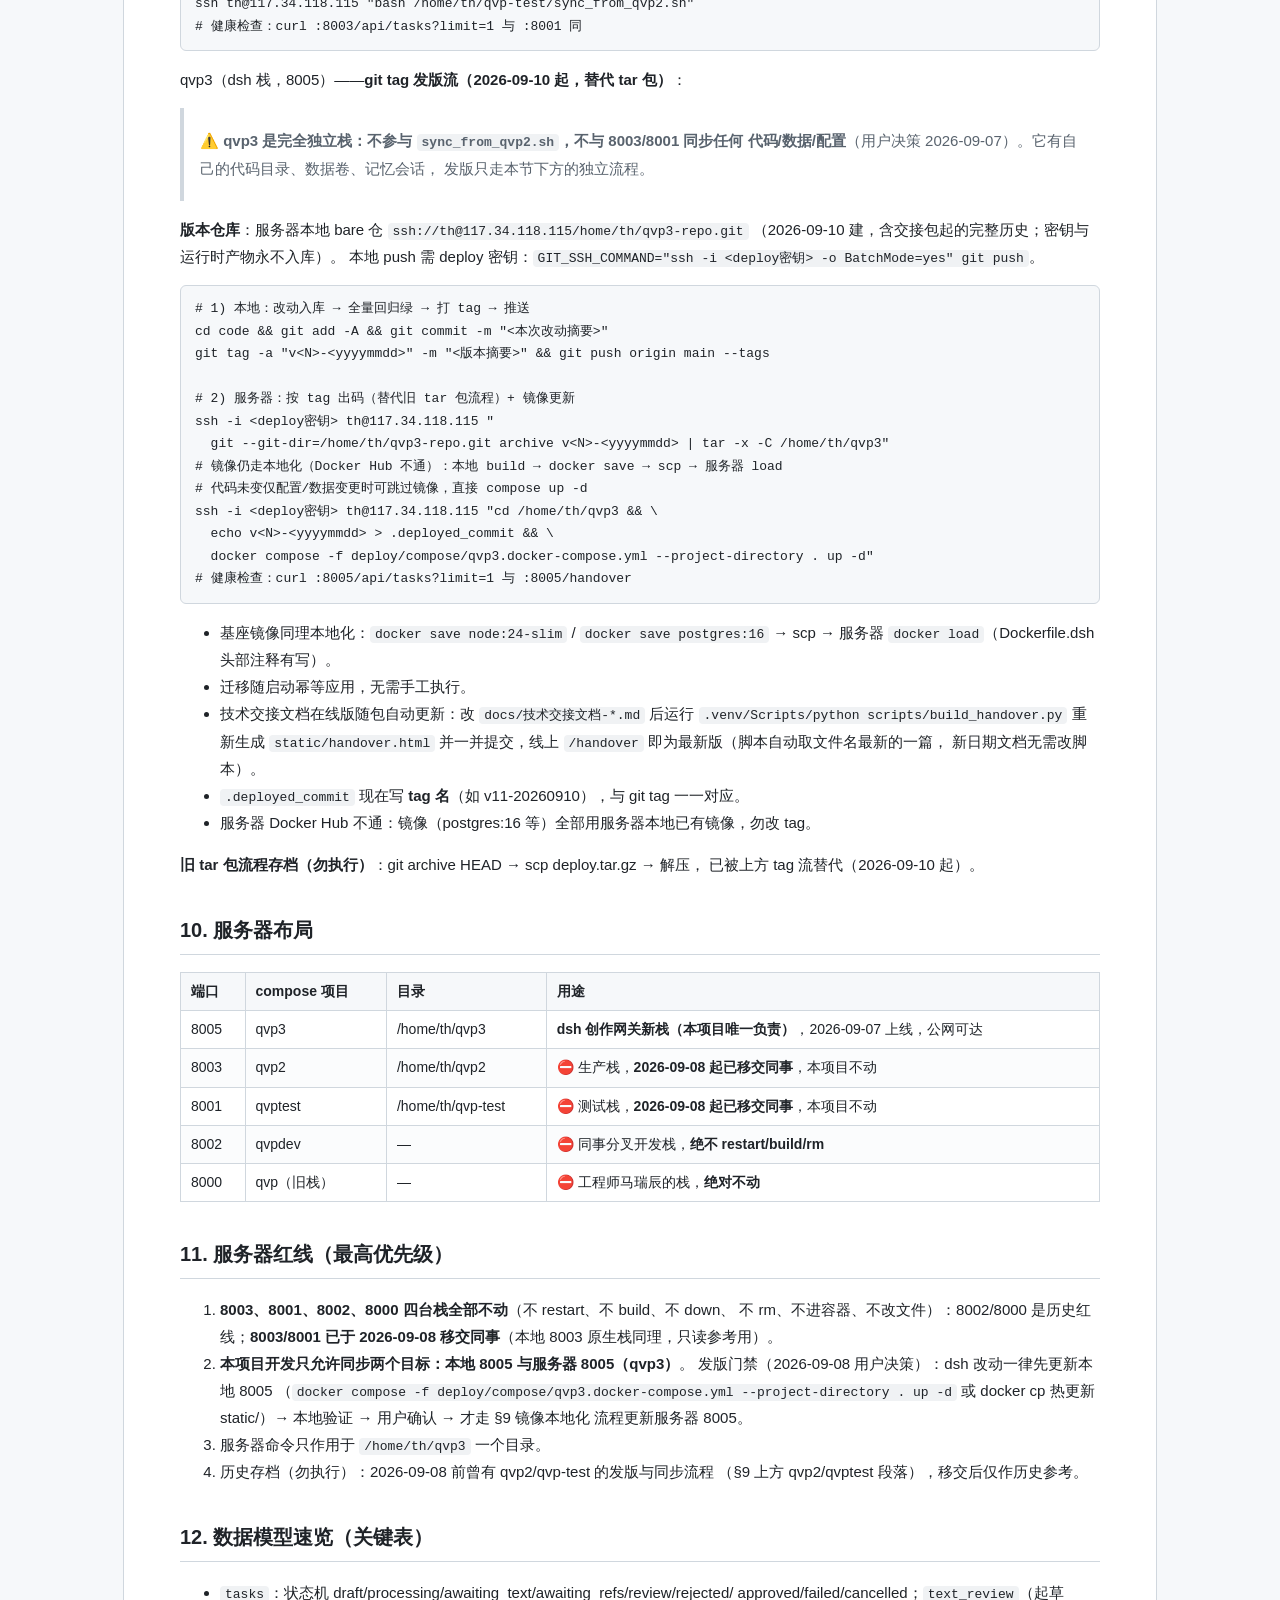
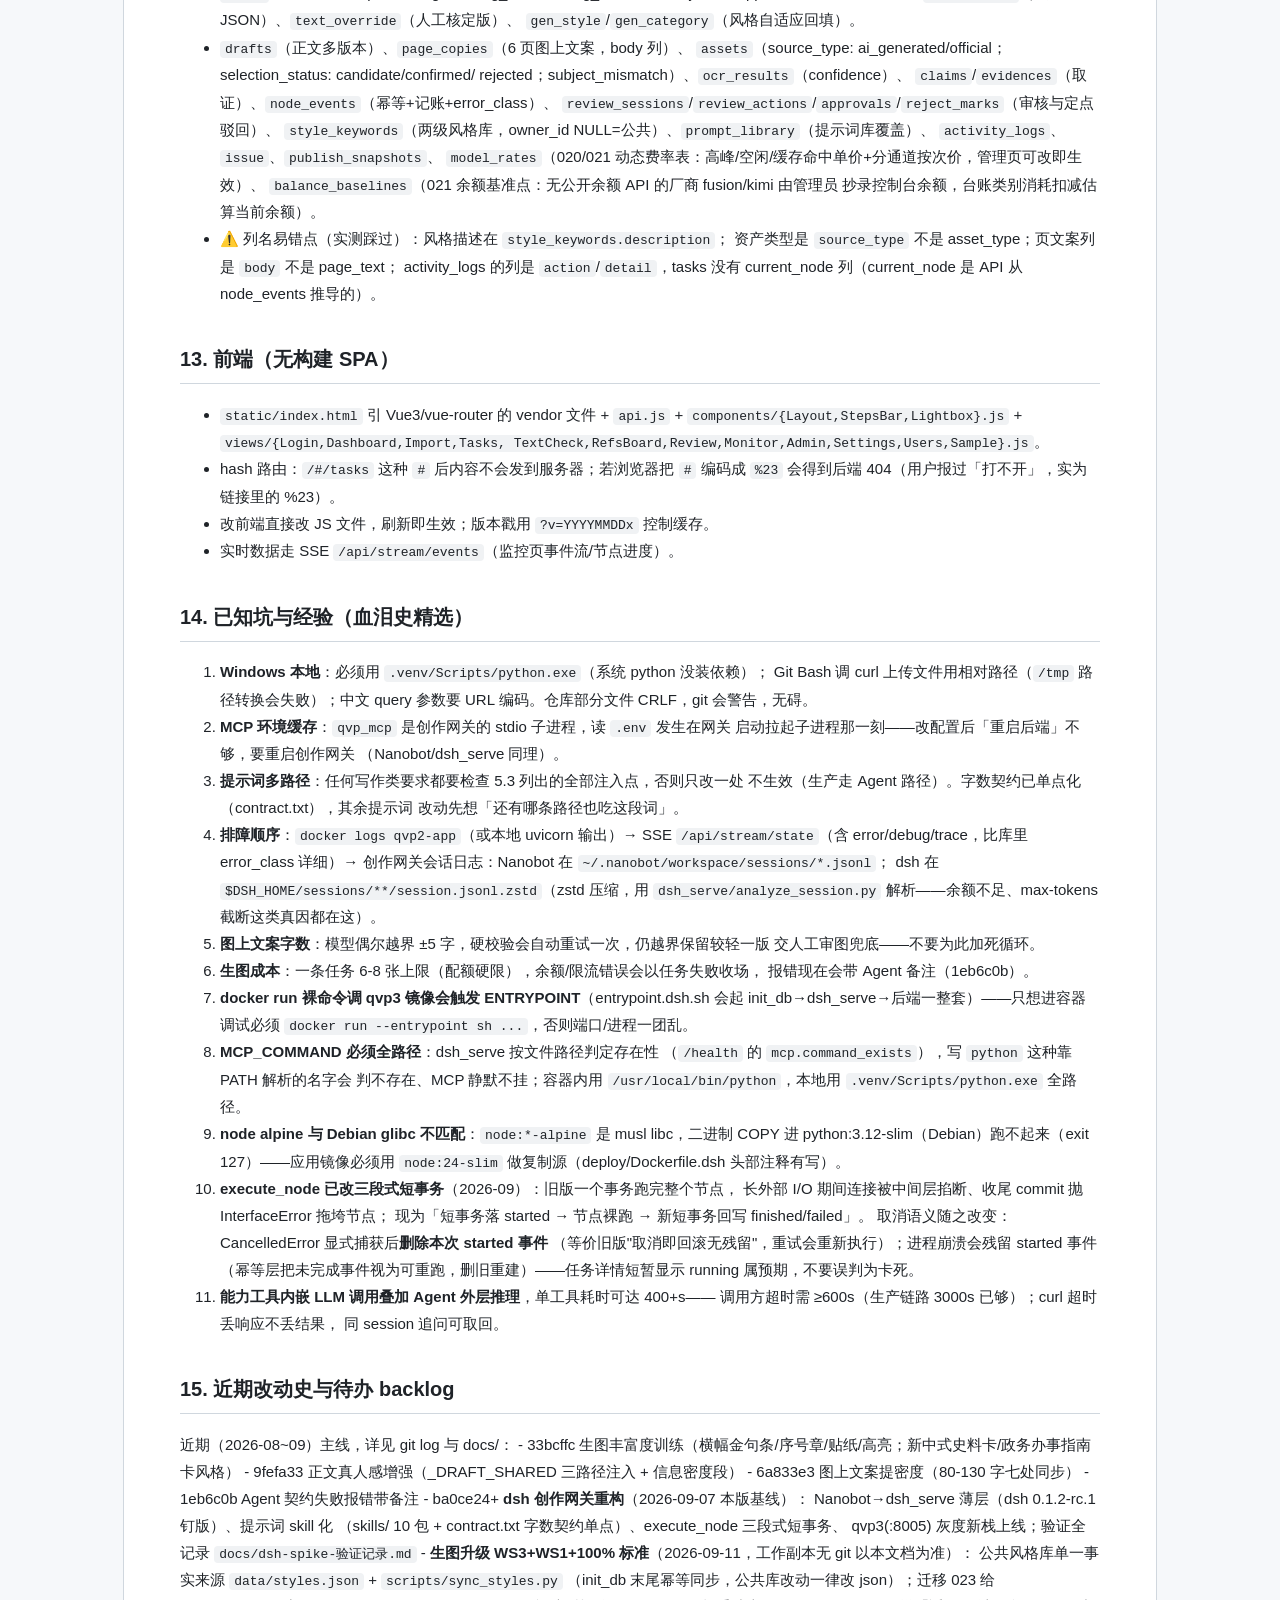
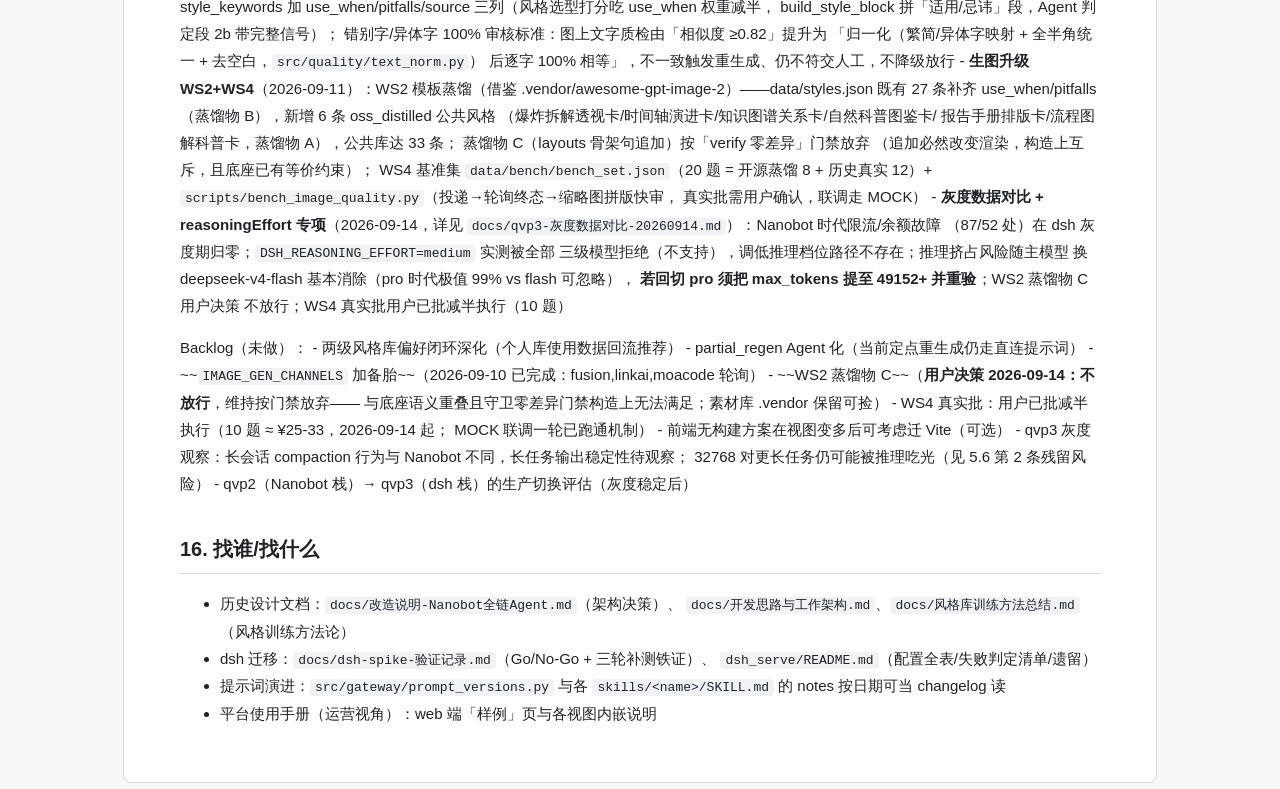
==== commit 1d481355: "风格库合并同事 8003 九-14 版（24 条 description/keywords 更新 + 6 条新增，公共库 39 条）+ WS4 基准批产物与脚本 + 灰度对比报告 + reasonin" ====
--- a/static/handover.html
+++ b/static/handover.html
@@ -33,7 +33,7 @@
 </head>
 <body>
 <div class="banner"><b>图文生产平台 · 技术交接文档</b>
-  <span>源文件 技术交接文档-20260907.md ｜ commit 11238db ｜ 生成于 2026-09-11 13:28（scripts/build_handover.py，随发版自动更新）</span>
+  <span>源文件 技术交接文档-20260907.md ｜ commit 4e3153d ｜ 生成于 2026-09-14 12:15（scripts/build_handover.py，随发版自动更新）</span>
 </div>
 <main>
 <h1 id="_1">图文生产平台 · 技术交接文档</h1>
@@ -761,13 +761,22 @@
   （追加必然改变渲染，构造上互斥，且底座已有等价约束）；
   WS4 基准集 <code>data/bench/bench_set.json</code>（20 题 = 开源蒸馏 8 + 历史真实 12）+
   <code>scripts/bench_image_quality.py</code>（投递→轮询终态→缩略图拼版快审，
-  真实批需用户确认，联调走 MOCK）</p>
+  真实批需用户确认，联调走 MOCK）
+- <strong>灰度数据对比 + reasoningEffort 专项</strong>（2026-09-14，详见
+  <code>docs/qvp3-灰度数据对比-20260914.md</code>）：Nanobot 时代限流/余额故障
+  （87/52 处）在 dsh 灰度期归零；<code>DSH_REASONING_EFFORT=medium</code> 实测被全部
+  三级模型拒绝（不支持），调低推理档位路径不存在；推理挤占风险随主模型
+  换 deepseek-v4-flash 基本消除（pro 时代极值 99% vs flash 可忽略），
+  <strong>若回切 pro 须把 max_tokens 提至 49152+ 并重验</strong>；WS2 蒸馏物 C 用户决策
+  不放行；WS4 真实批用户已批减半执行（10 题）</p>
 <p>Backlog（未做）：
 - 两级风格库偏好闭环深化（个人库使用数据回流推荐）
 - partial_regen Agent 化（当前定点重生成仍走直连提示词）
 - ~~<code>IMAGE_GEN_CHANNELS</code> 加备胎~~（2026-09-10 已完成：fusion,linkai,moacode 轮询）
-- WS4 基准批真实跑轮待用户确认（机制已就绪，约 ¥50-65/轮）；WS2 蒸馏物 C
-  （开源骨架句进 layouts）待用户明确放行后另立改动（本轮按门禁放弃）
+- ~~WS2 蒸馏物 C~~（<strong>用户决策 2026-09-14：不放行</strong>，维持按门禁放弃——
+  与底座语义重叠且守卫零差异门禁构造上无法满足；素材库 .vendor 保留可捡）
+- WS4 真实批：用户已批减半执行（10 题 ≈ ¥25-33，2026-09-14 起；
+  MOCK 联调一轮已跑通机制）
 - 前端无构建方案在视图变多后可考虑迁 Vite（可选）
 - qvp3 灰度观察：长会话 compaction 行为与 Nanobot 不同，长任务输出稳定性待观察；
   32768 对更长任务仍可能被推理吃光（见 5.6 第 2 条残留风险）
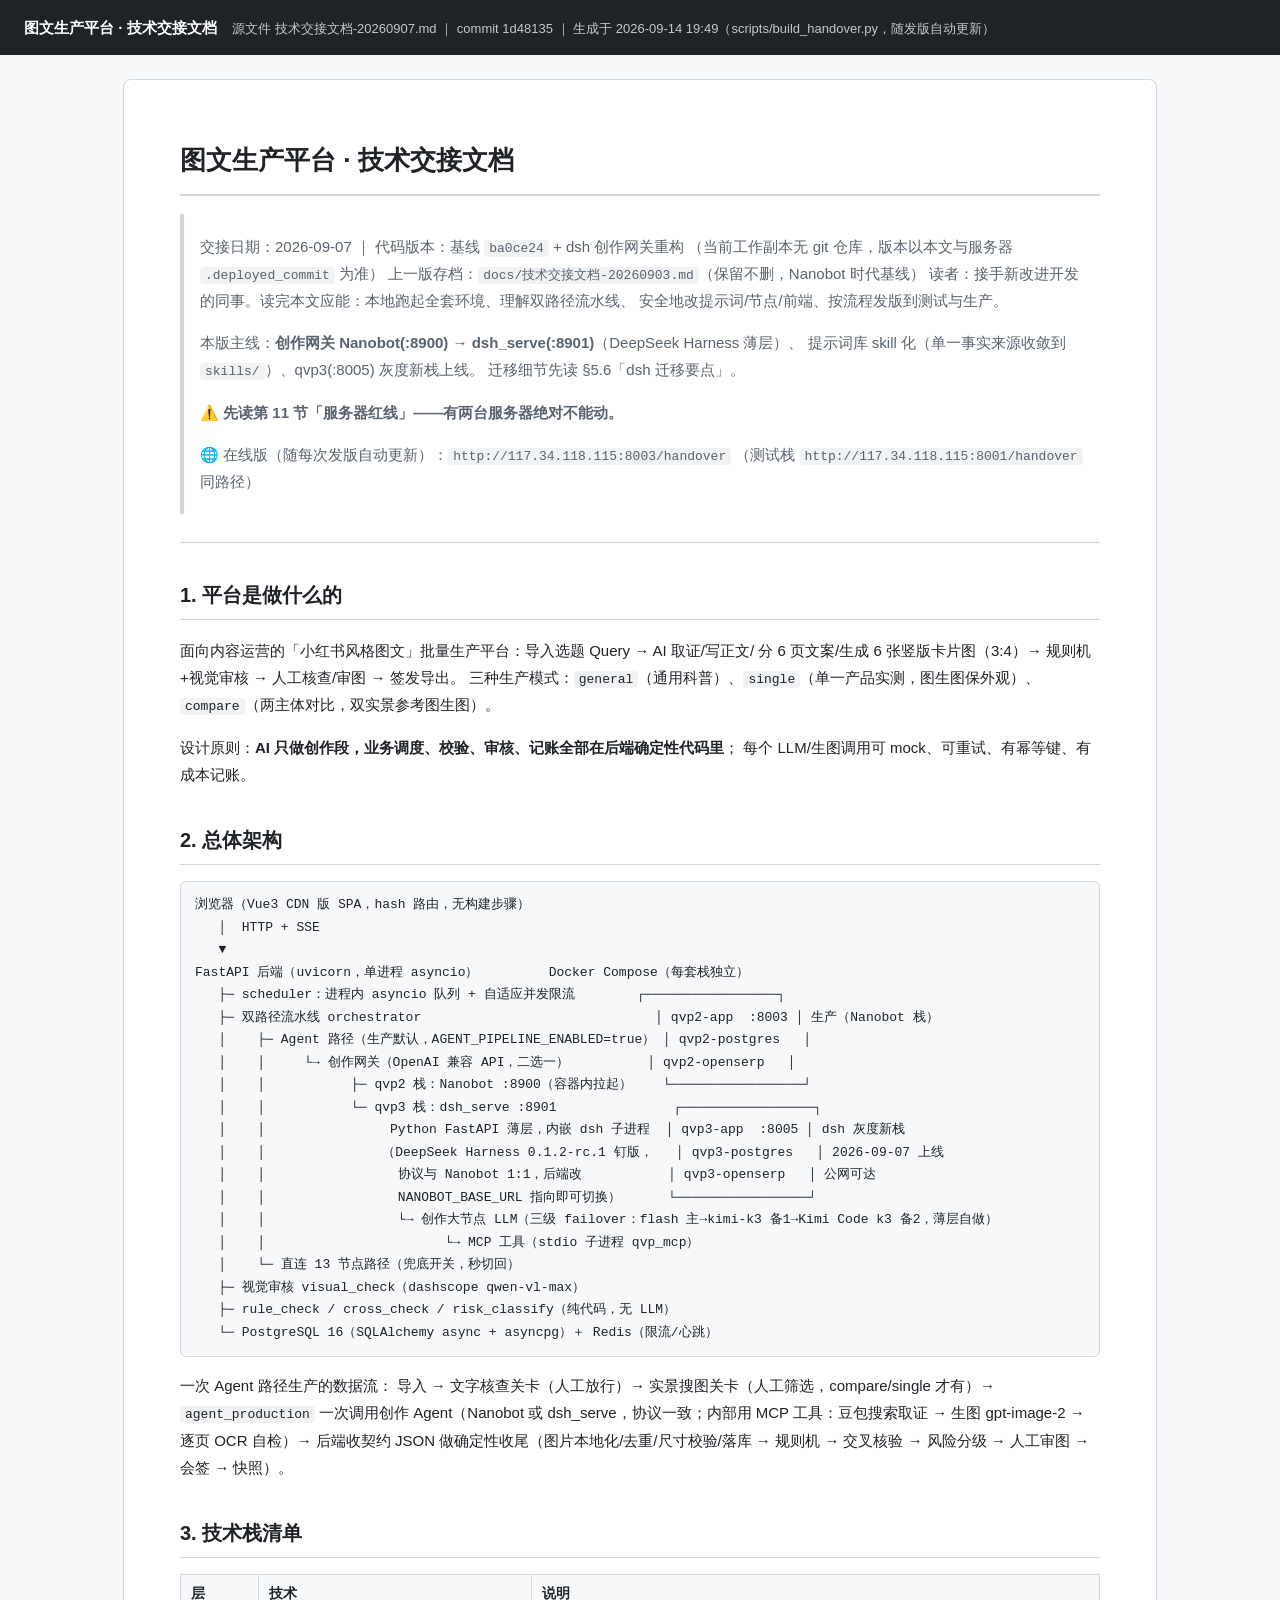
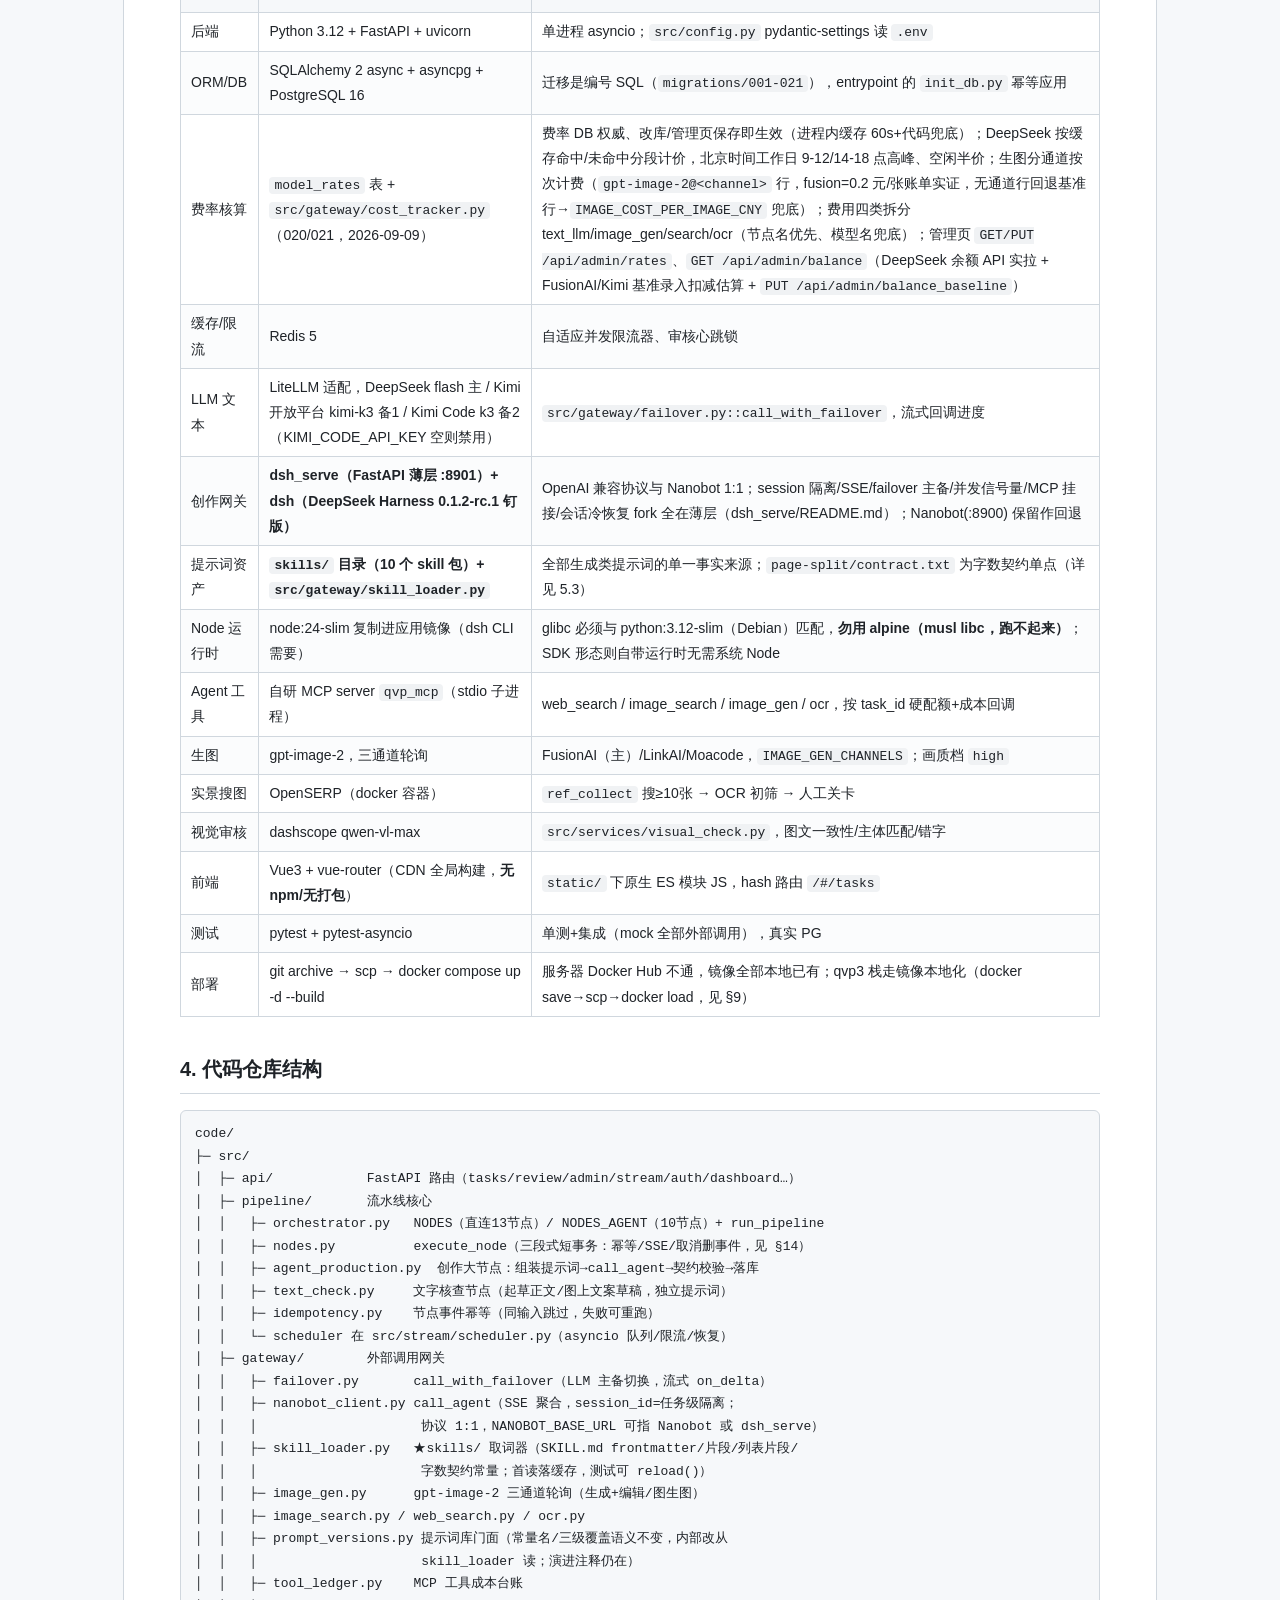
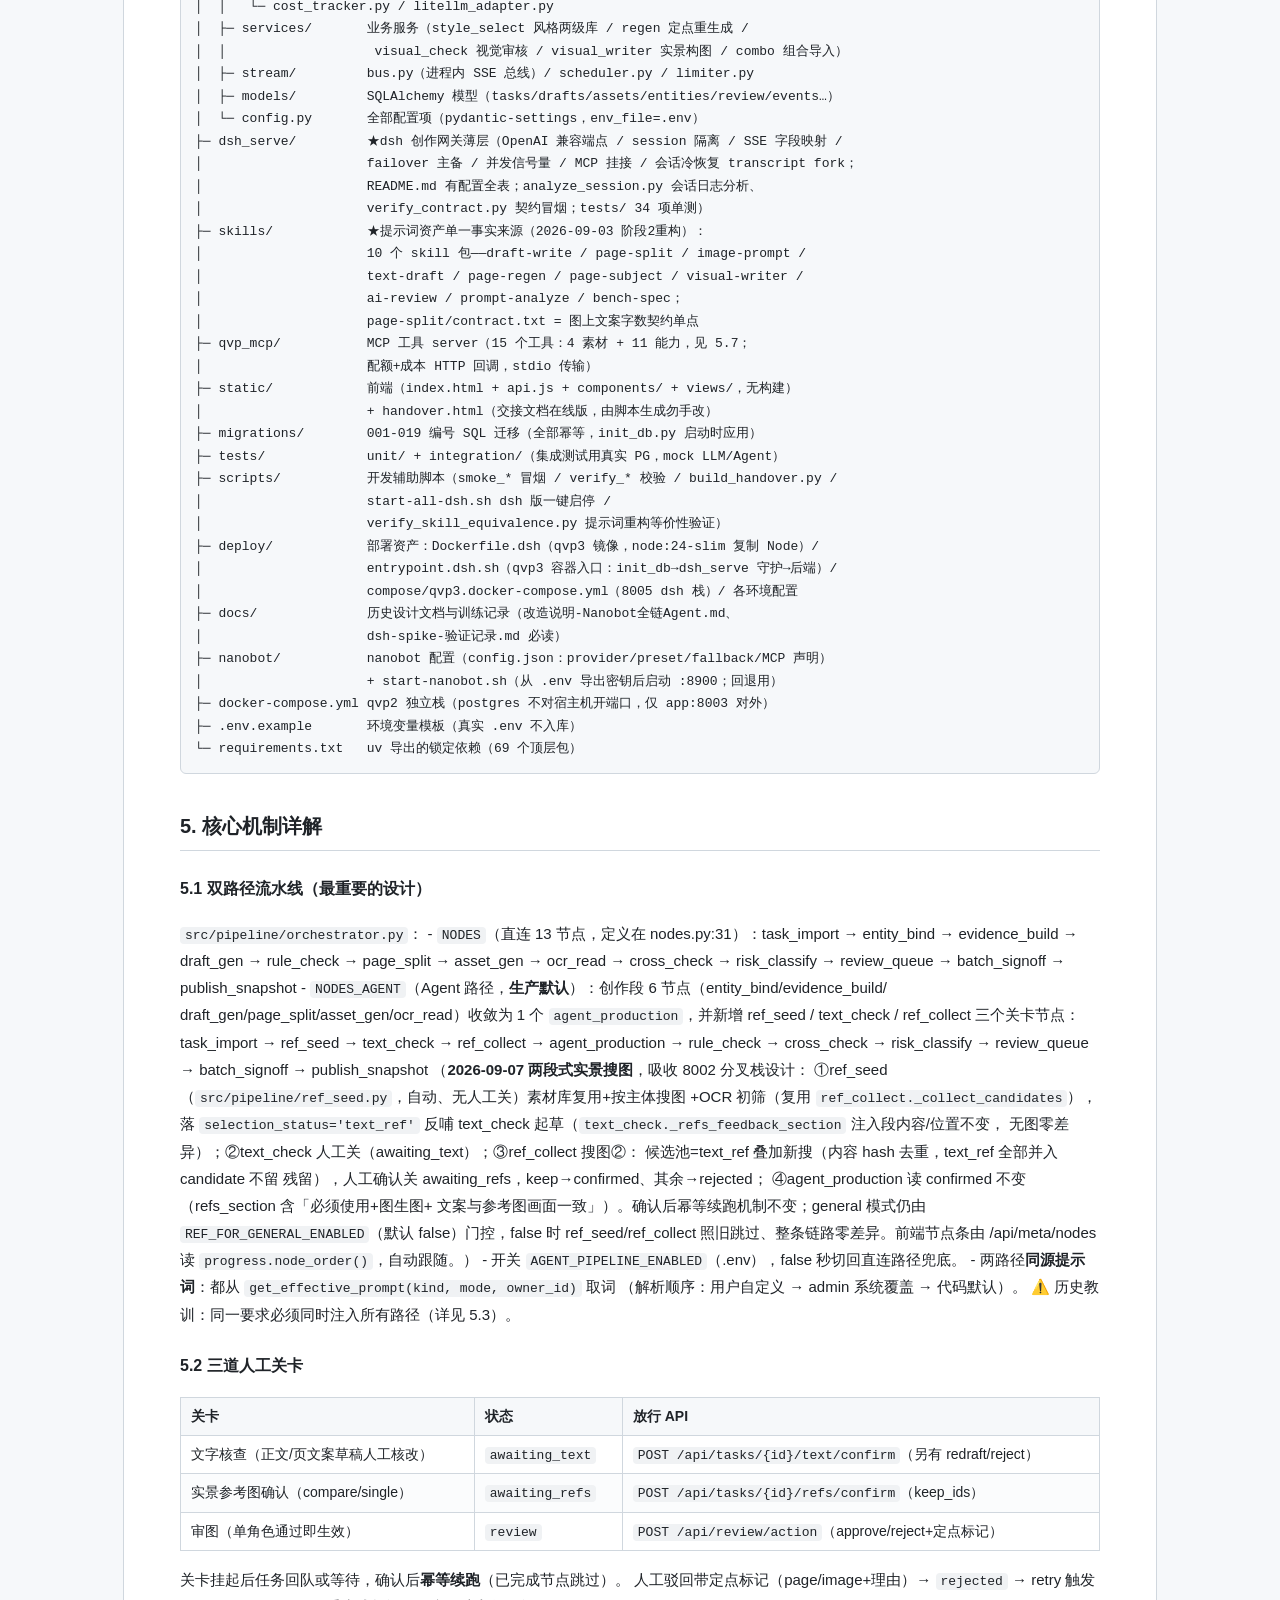
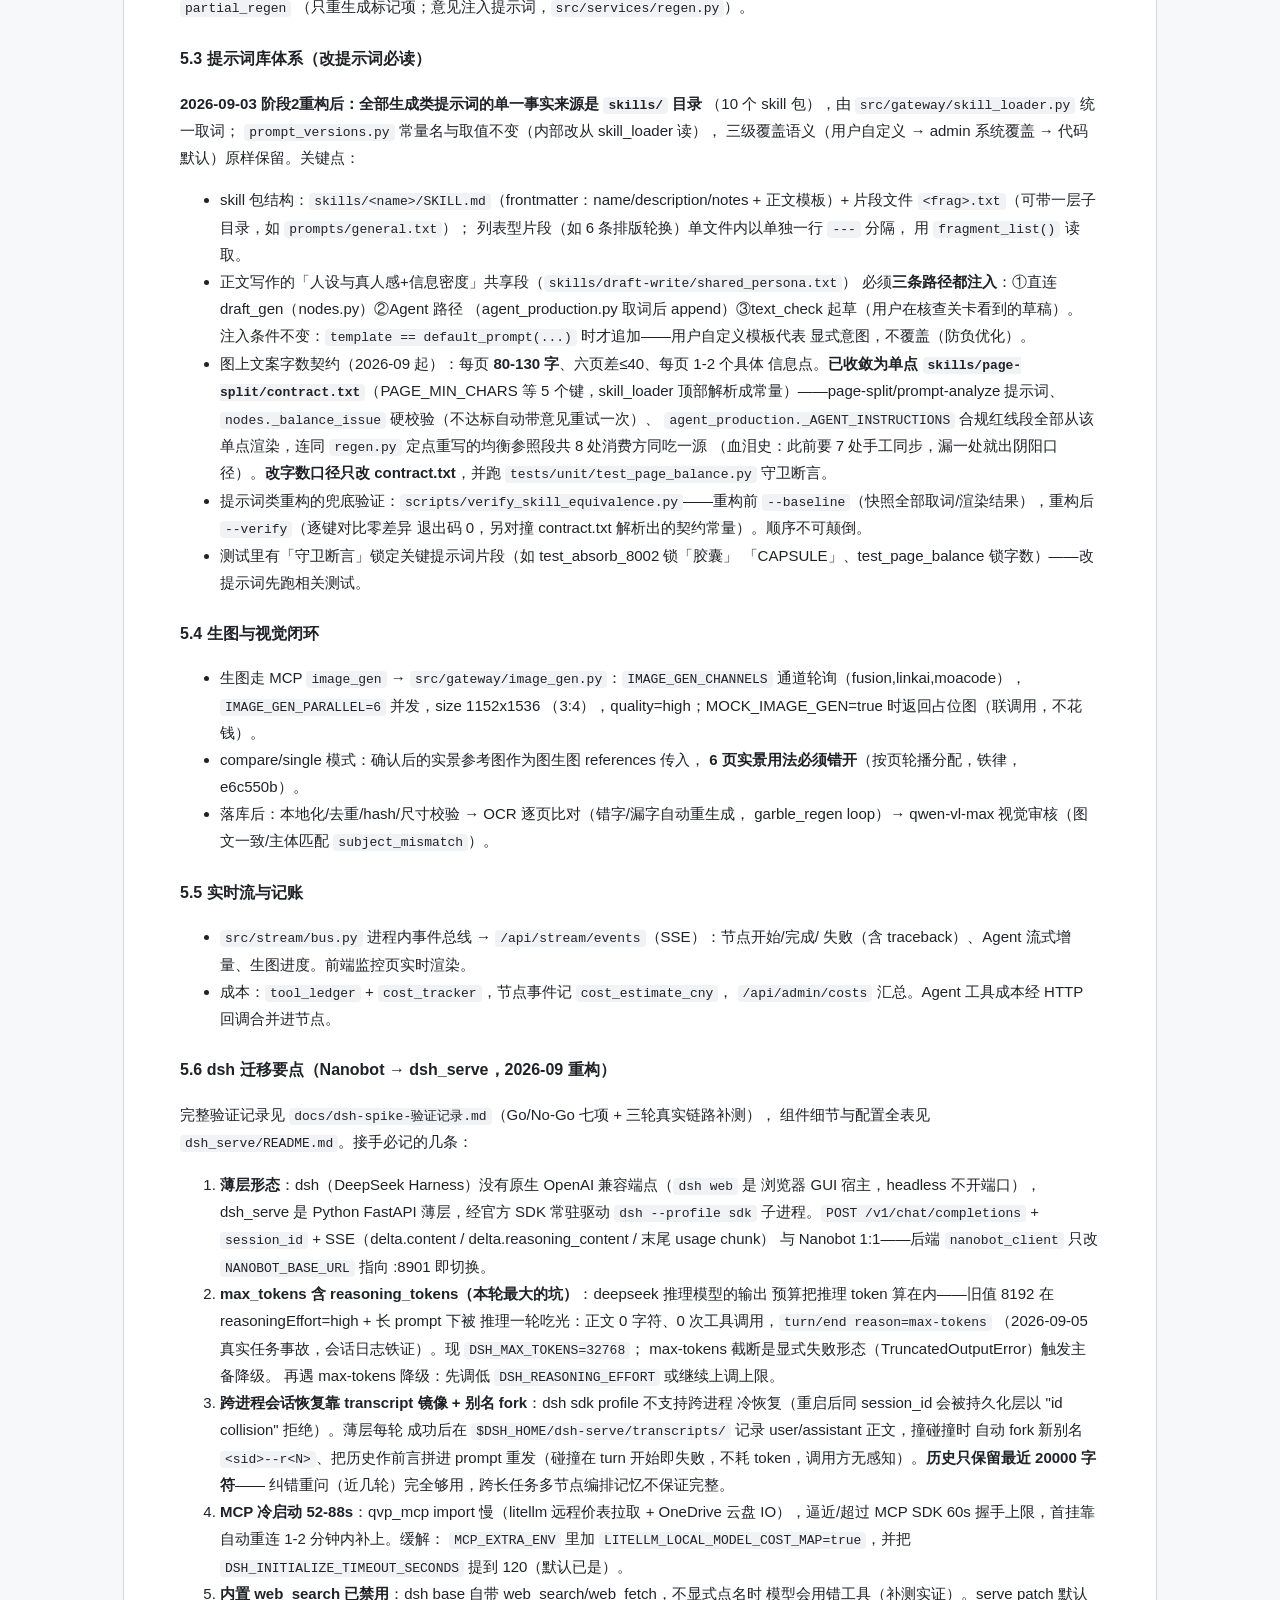
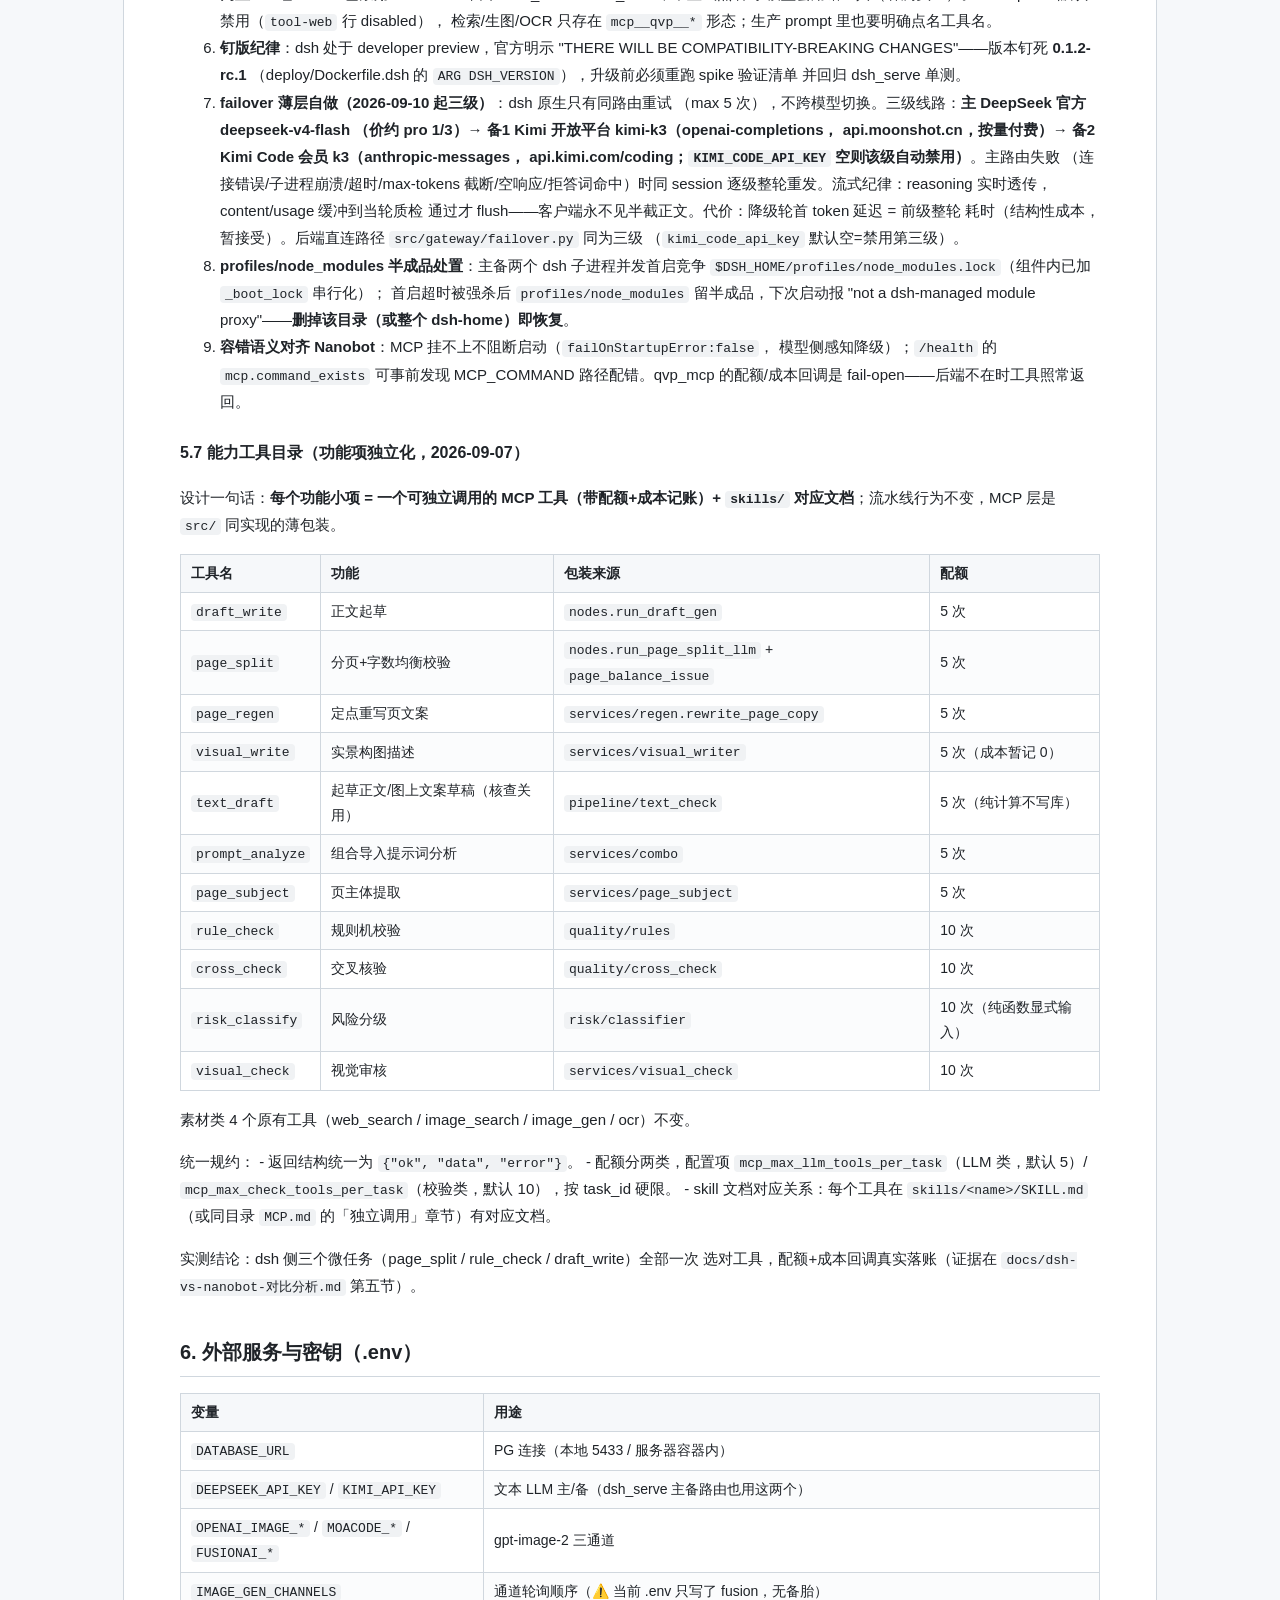
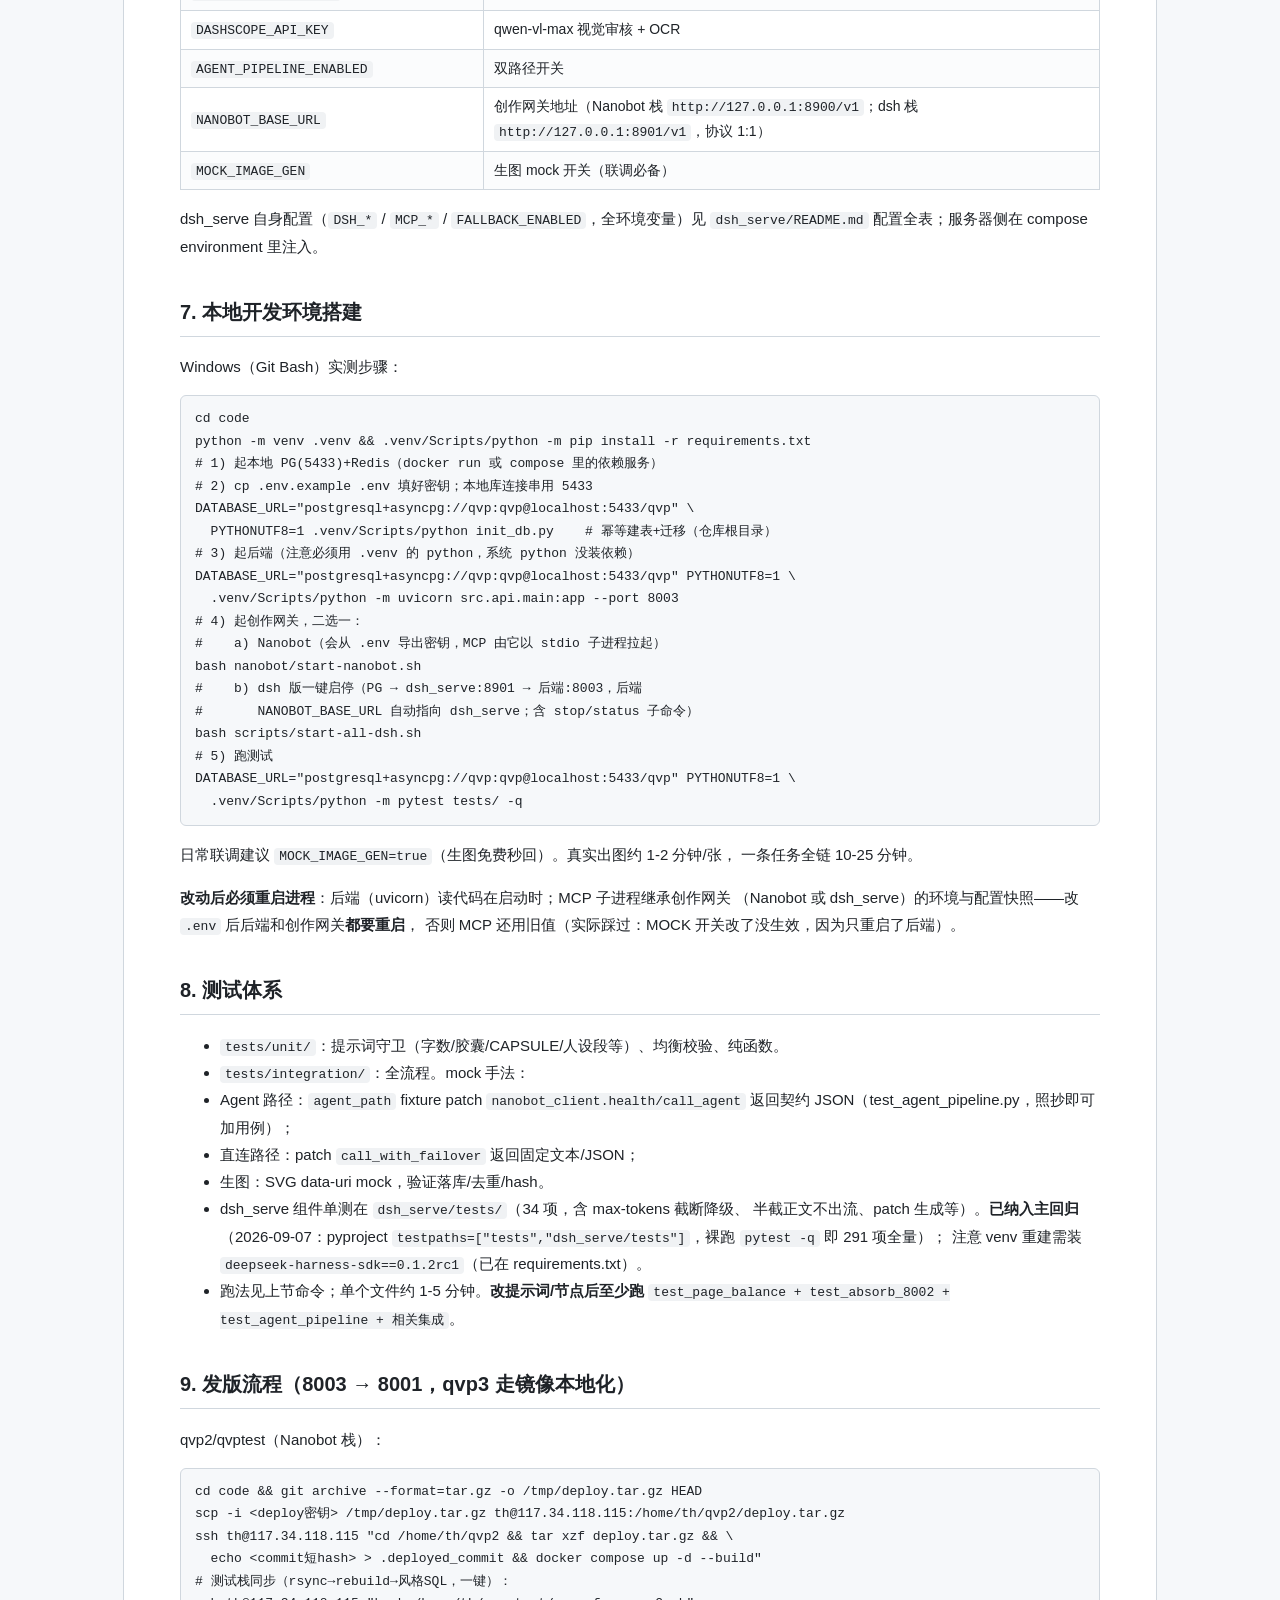
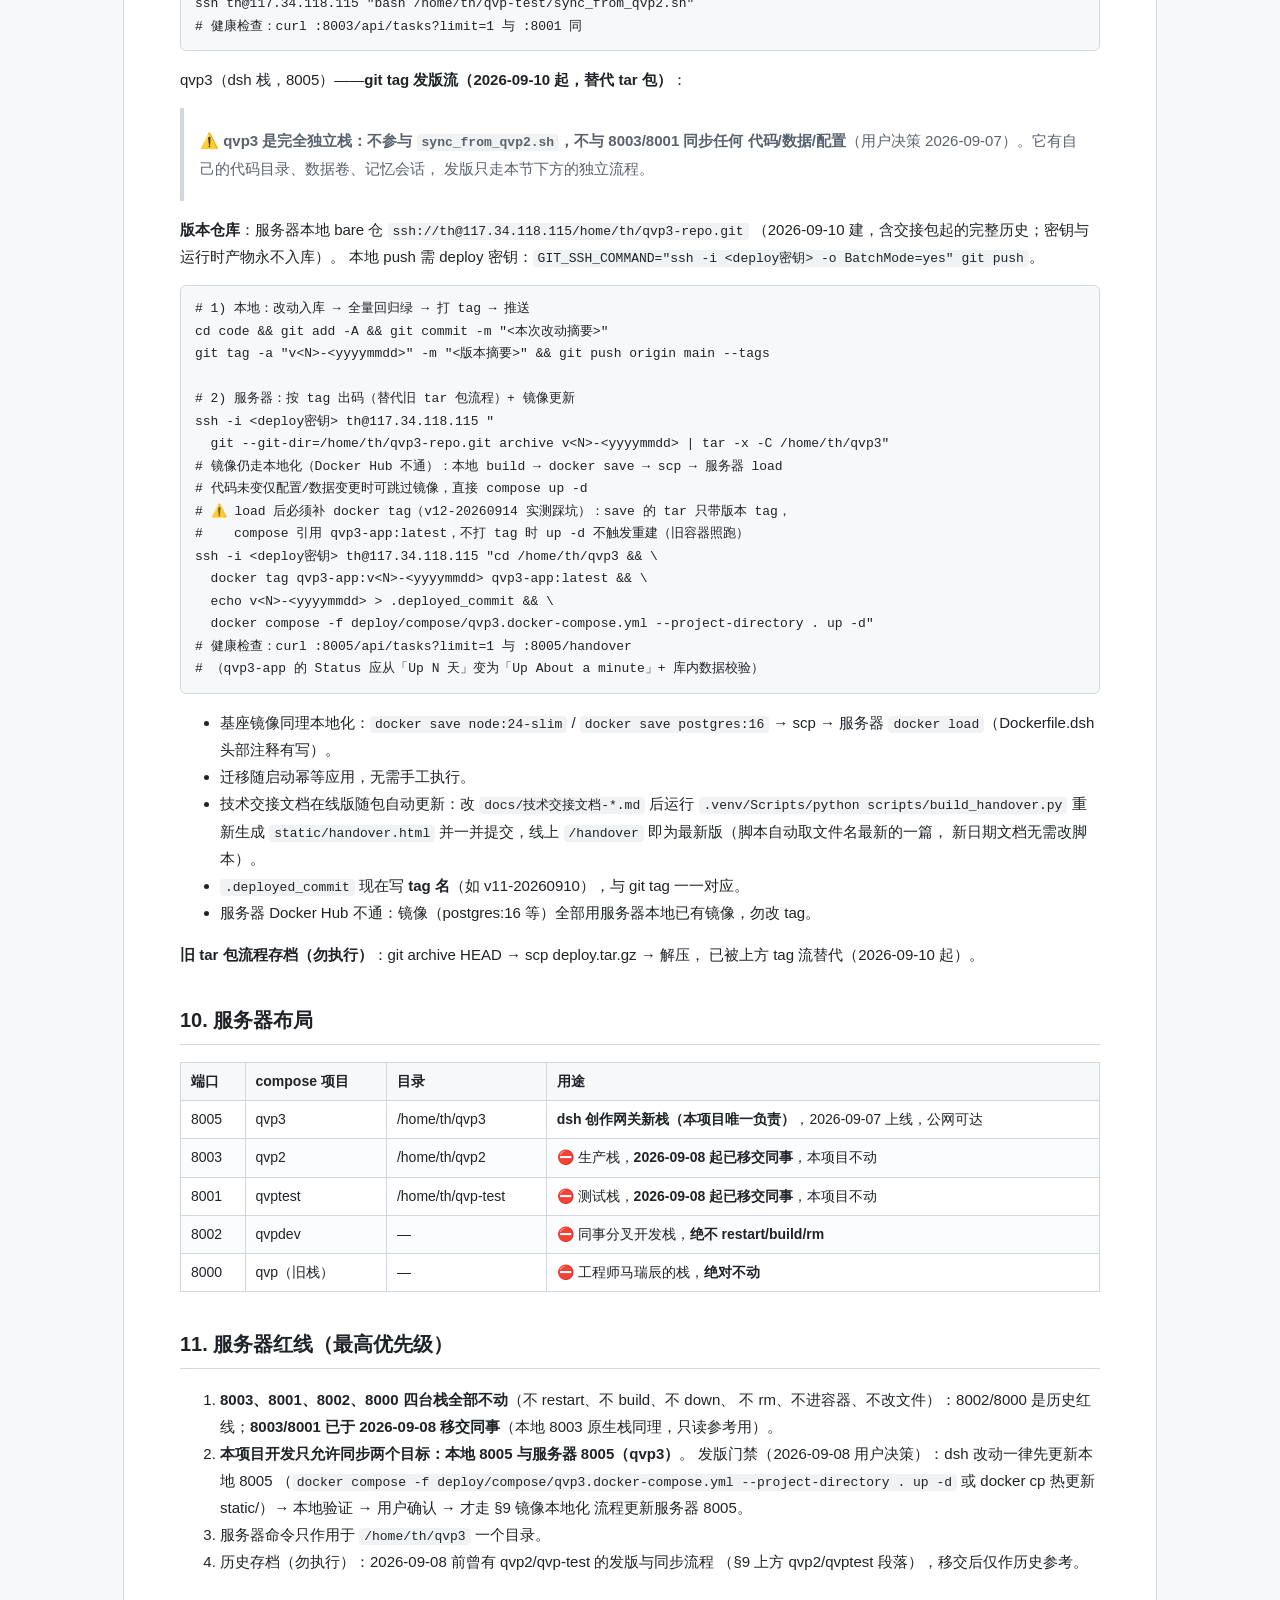
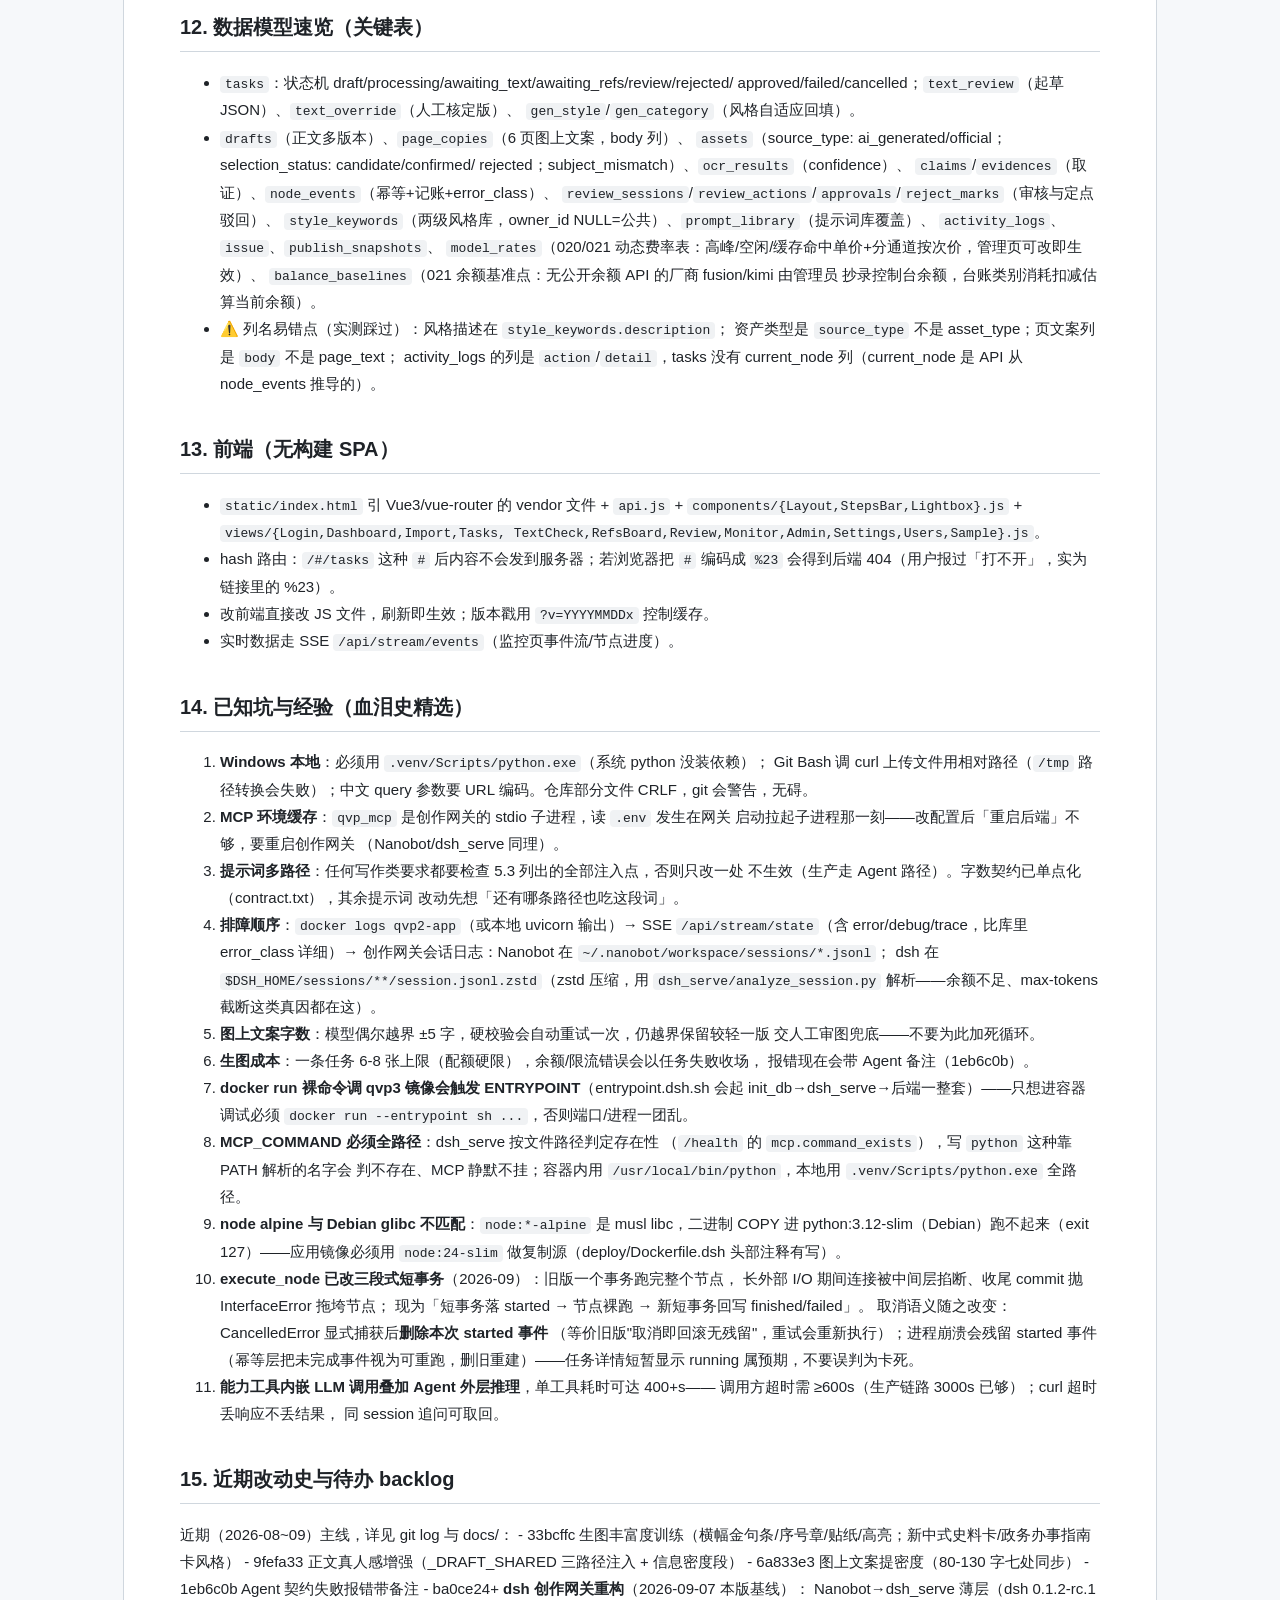
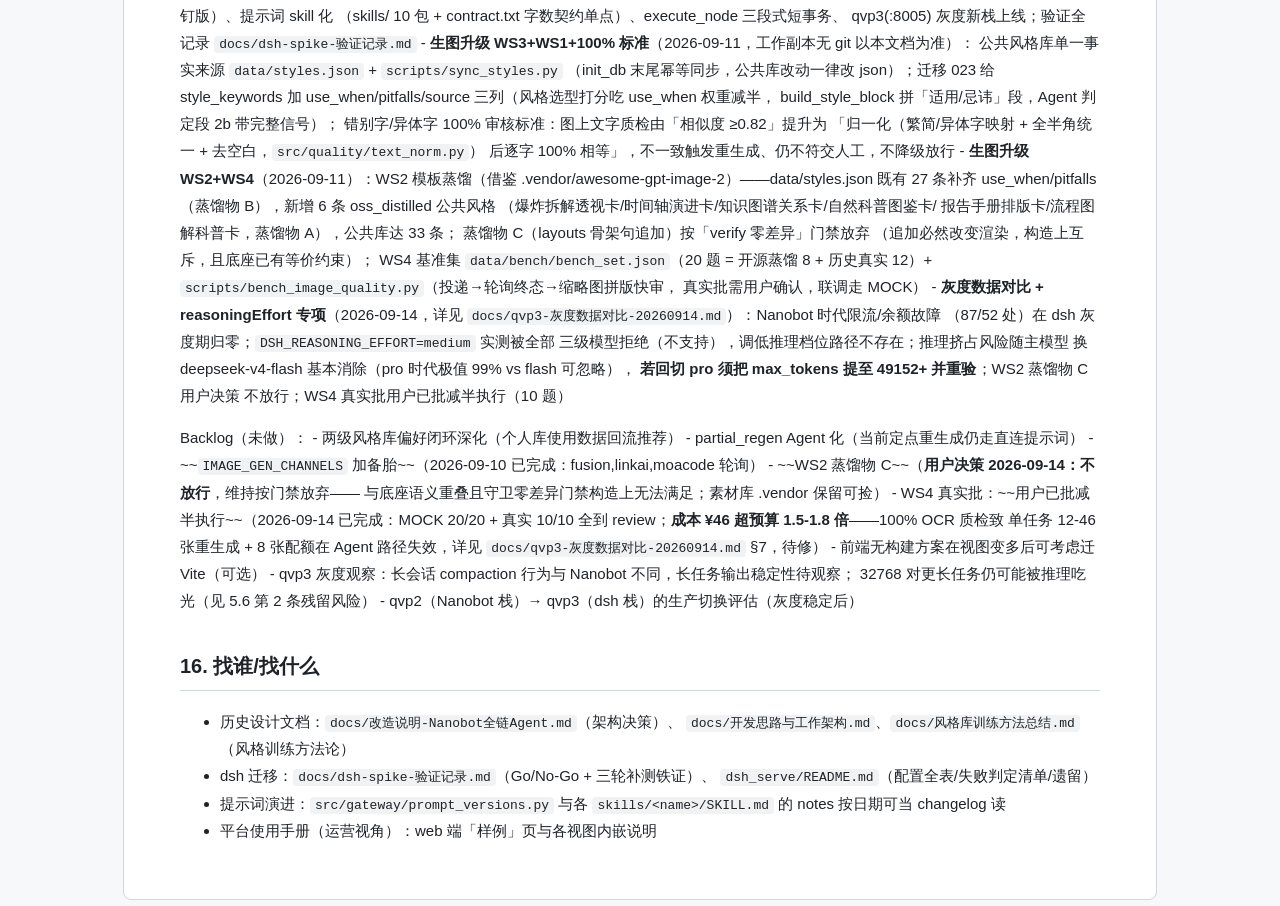
==== commit 36d9d9f8: "发版文档补充：镜像 load 后须 docker tag latest（v12 实测踩坑）；发版 v12-20260914" ====
--- a/static/handover.html
+++ b/static/handover.html
@@ -33,7 +33,7 @@
 </head>
 <body>
 <div class="banner"><b>图文生产平台 · 技术交接文档</b>
-  <span>源文件 技术交接文档-20260907.md ｜ commit 4e3153d ｜ 生成于 2026-09-14 12:15（scripts/build_handover.py，随发版自动更新）</span>
+  <span>源文件 技术交接文档-20260907.md ｜ commit 1d48135 ｜ 生成于 2026-09-14 19:49（scripts/build_handover.py，随发版自动更新）</span>
 </div>
 <main>
 <h1 id="_1">图文生产平台 · 技术交接文档</h1>
@@ -588,10 +588,14 @@
   git --git-dir=/home/th/qvp3-repo.git archive v&lt;N&gt;-&lt;yyyymmdd&gt; | tar -x -C /home/th/qvp3&quot;
 # 镜像仍走本地化（Docker Hub 不通）：本地 build → docker save → scp → 服务器 load
 # 代码未变仅配置/数据变更时可跳过镜像，直接 compose up -d
+# ⚠️ load 后必须补 docker tag（v12-20260914 实测踩坑）：save 的 tar 只带版本 tag，
+#    compose 引用 qvp3-app:latest，不打 tag 时 up -d 不触发重建（旧容器照跑）
 ssh -i &lt;deploy密钥&gt; th@117.34.118.115 &quot;cd /home/th/qvp3 &amp;&amp; \
+  docker tag qvp3-app:v&lt;N&gt;-&lt;yyyymmdd&gt; qvp3-app:latest &amp;&amp; \
   echo v&lt;N&gt;-&lt;yyyymmdd&gt; &gt; .deployed_commit &amp;&amp; \
   docker compose -f deploy/compose/qvp3.docker-compose.yml --project-directory . up -d&quot;
 # 健康检查：curl :8005/api/tasks?limit=1 与 :8005/handover
+# （qvp3-app 的 Status 应从「Up N 天」变为「Up About a minute」+ 库内数据校验）
 </code></pre>
 <ul>
 <li>基座镜像同理本地化：<code>docker save node:24-slim</code> / <code>docker save postgres:16</code> →
@@ -775,8 +779,10 @@
 - ~~<code>IMAGE_GEN_CHANNELS</code> 加备胎~~（2026-09-10 已完成：fusion,linkai,moacode 轮询）
 - ~~WS2 蒸馏物 C~~（<strong>用户决策 2026-09-14：不放行</strong>，维持按门禁放弃——
   与底座语义重叠且守卫零差异门禁构造上无法满足；素材库 .vendor 保留可捡）
-- WS4 真实批：用户已批减半执行（10 题 ≈ ¥25-33，2026-09-14 起；
-  MOCK 联调一轮已跑通机制）
+- WS4 真实批：~~用户已批减半执行~~（2026-09-14 已完成：MOCK 20/20 +
+  真实 10/10 全到 review；<strong>成本 ¥46 超预算 1.5-1.8 倍</strong>——100% OCR 质检致
+  单任务 12-46 张重生成 + 8 张配额在 Agent 路径失效，详见
+  <code>docs/qvp3-灰度数据对比-20260914.md</code> §7，待修）
 - 前端无构建方案在视图变多后可考虑迁 Vite（可选）
 - qvp3 灰度观察：长会话 compaction 行为与 Nanobot 不同，长任务输出稳定性待观察；
   32768 对更长任务仍可能被推理吃光（见 5.6 第 2 条残留风险）
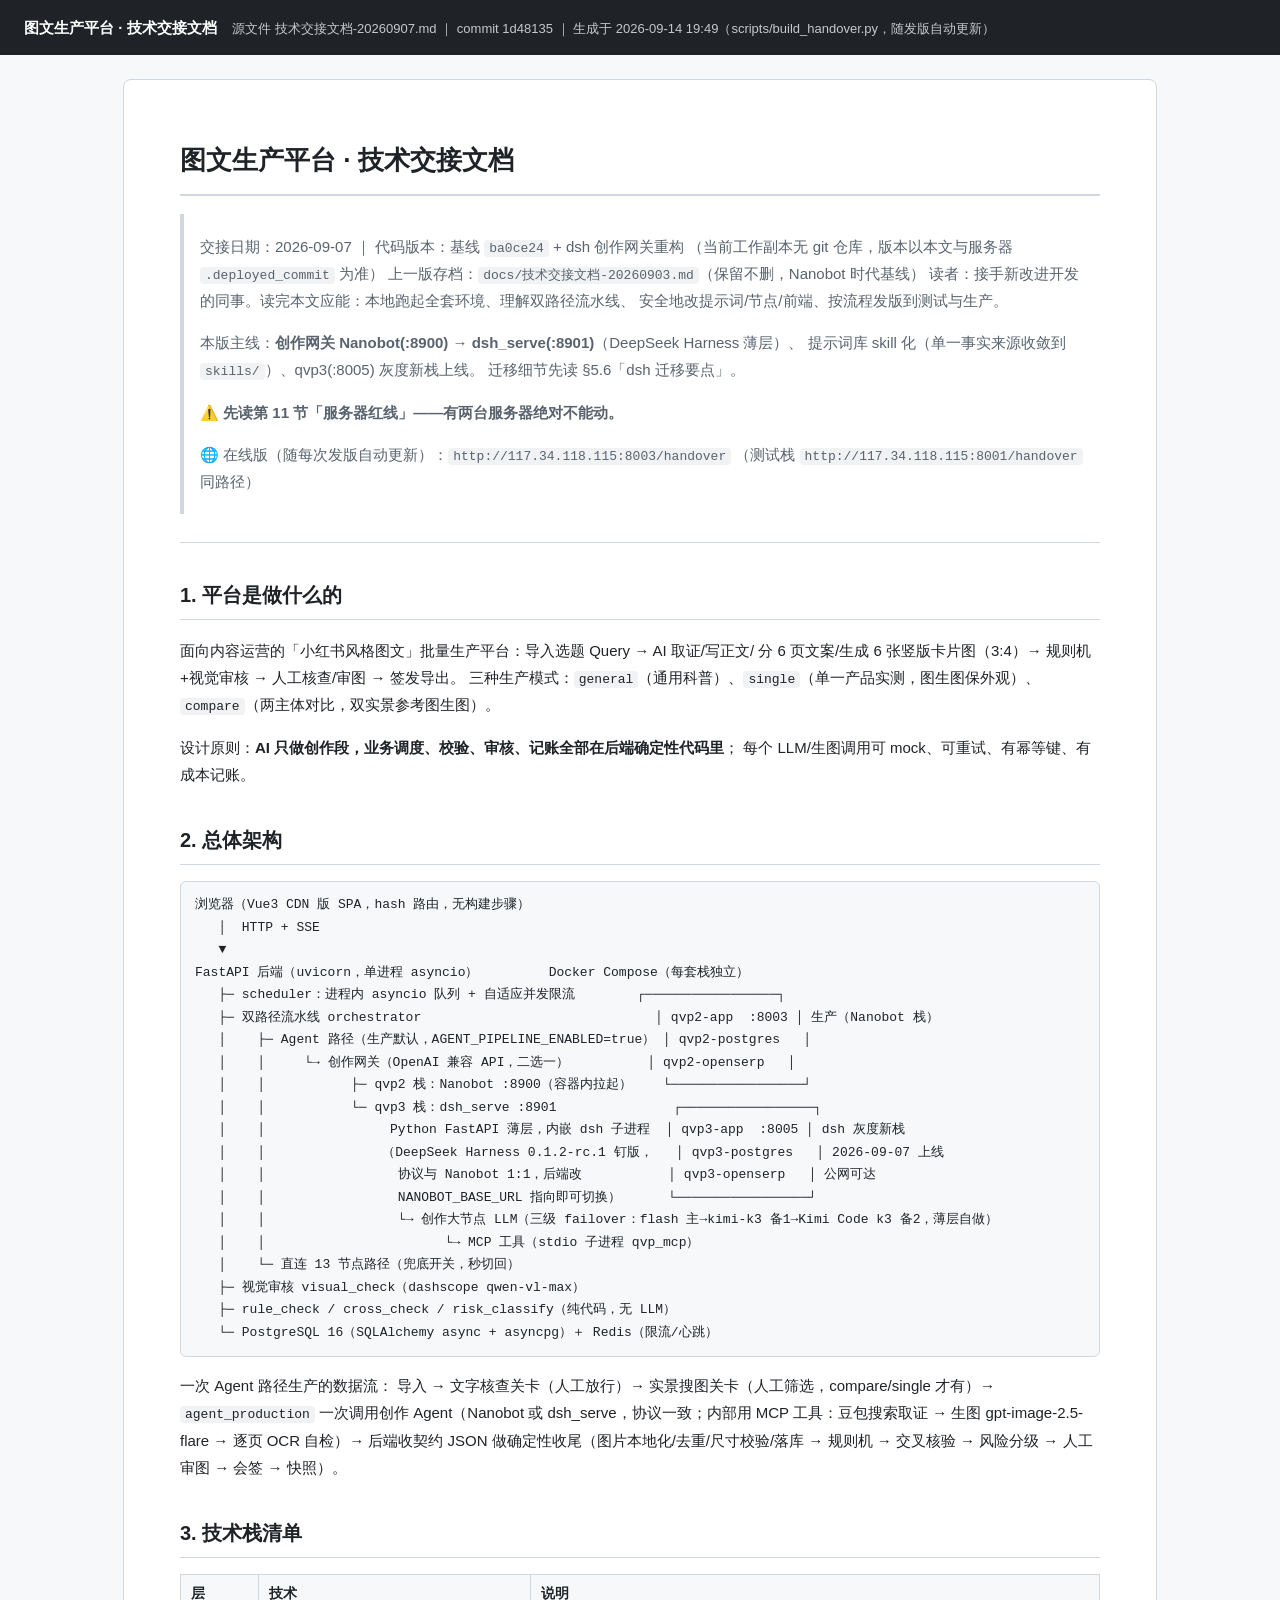
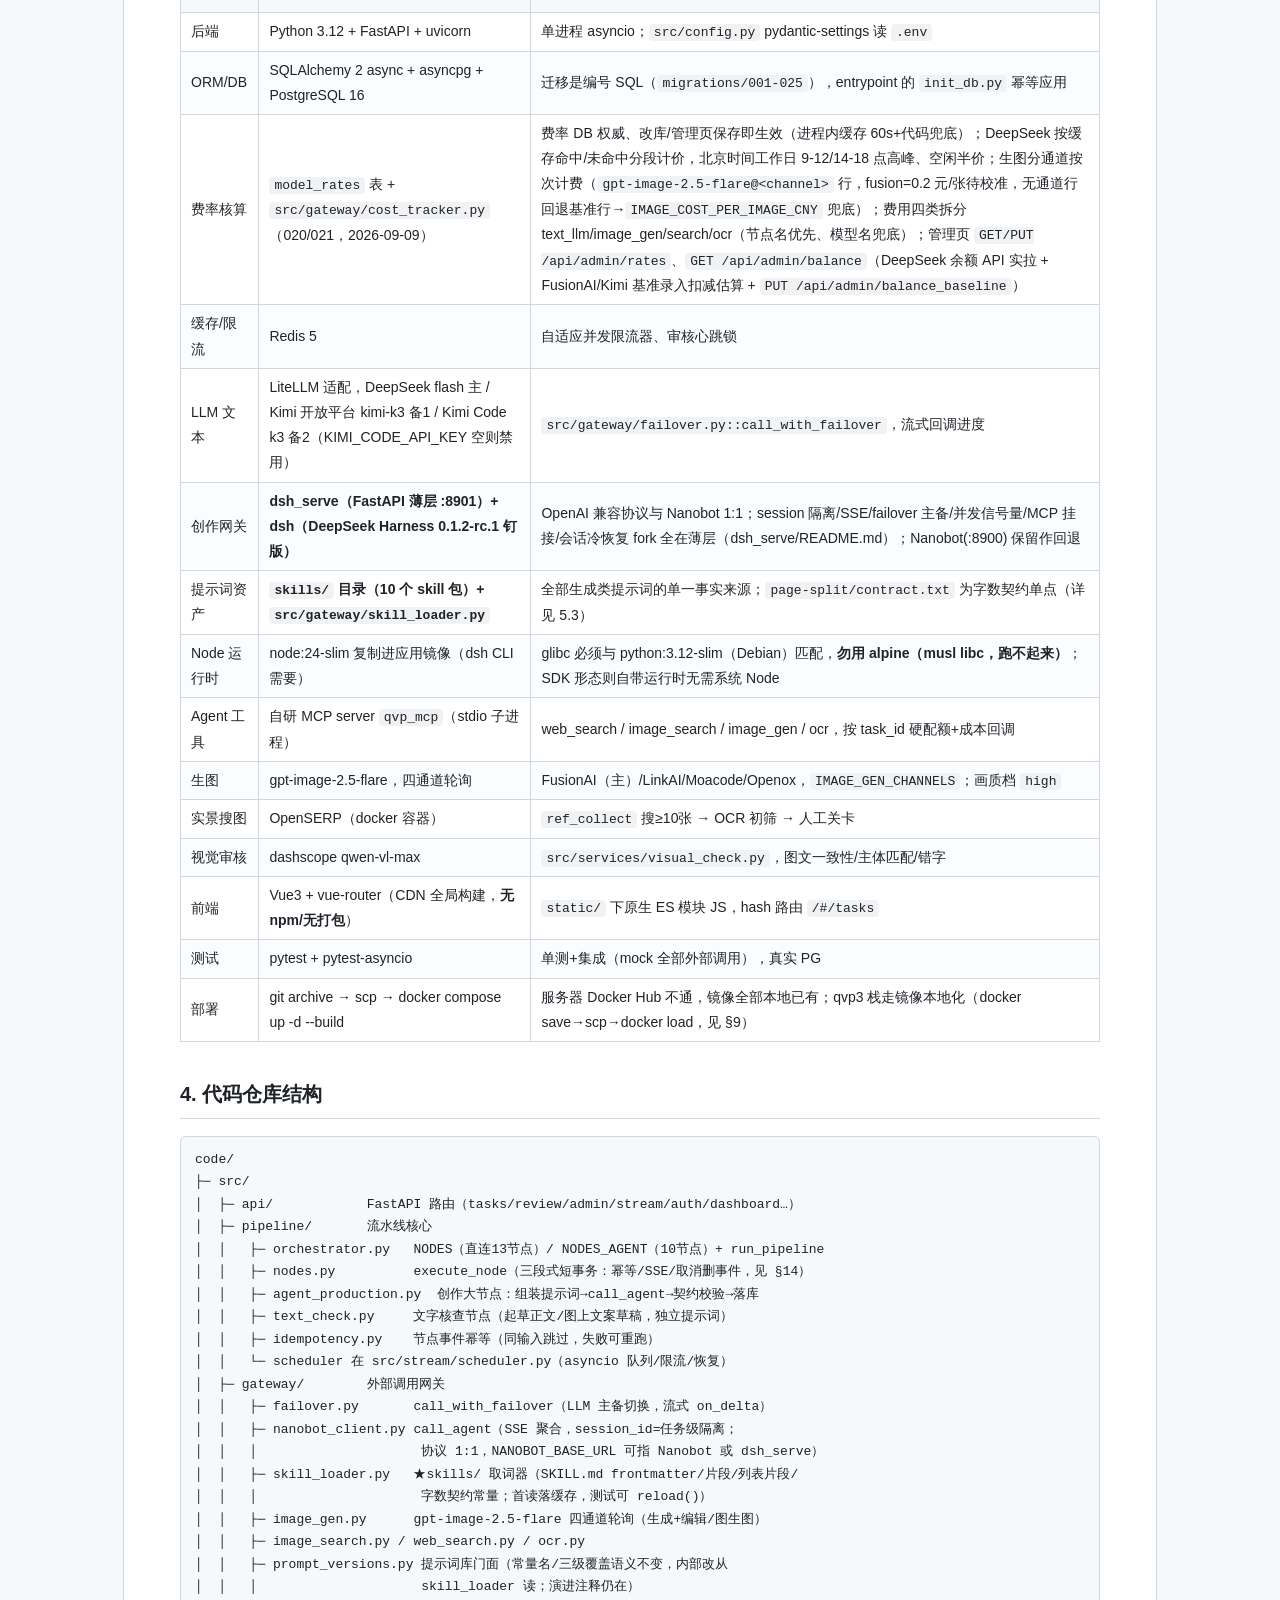
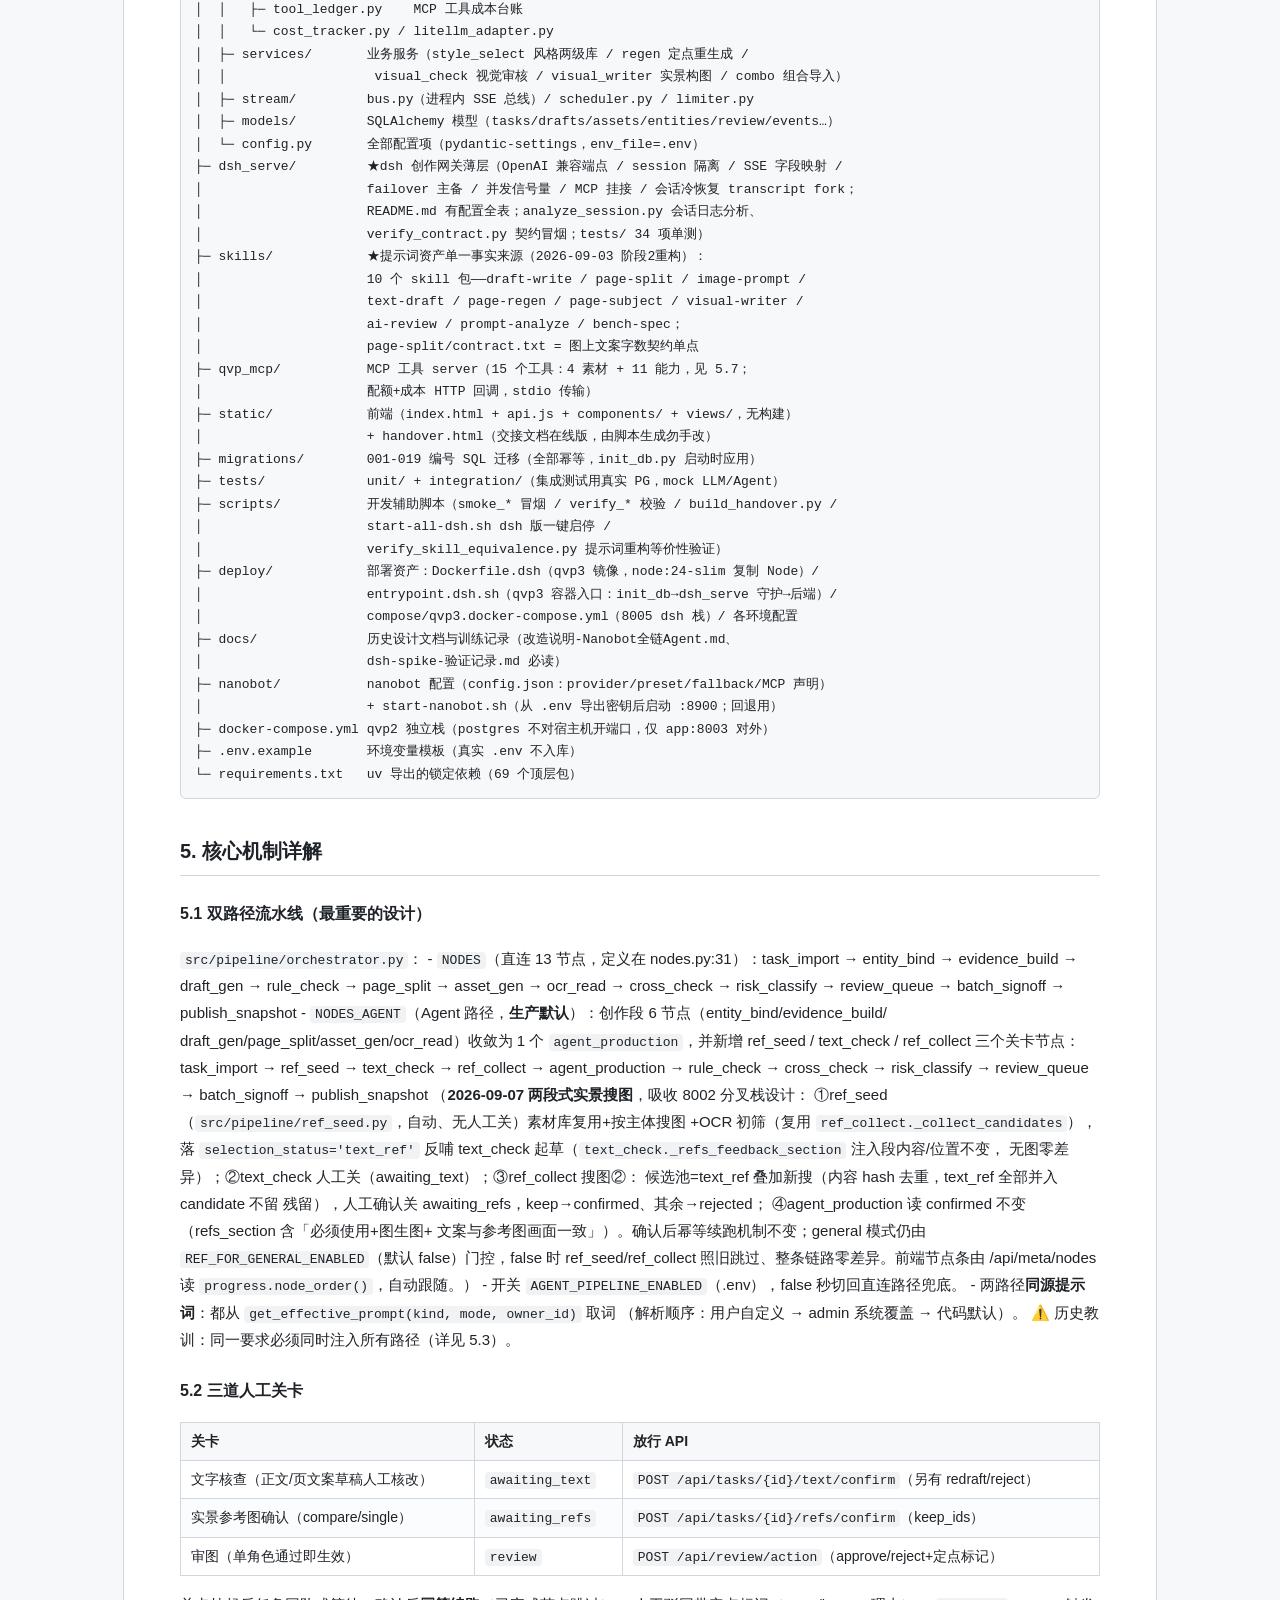
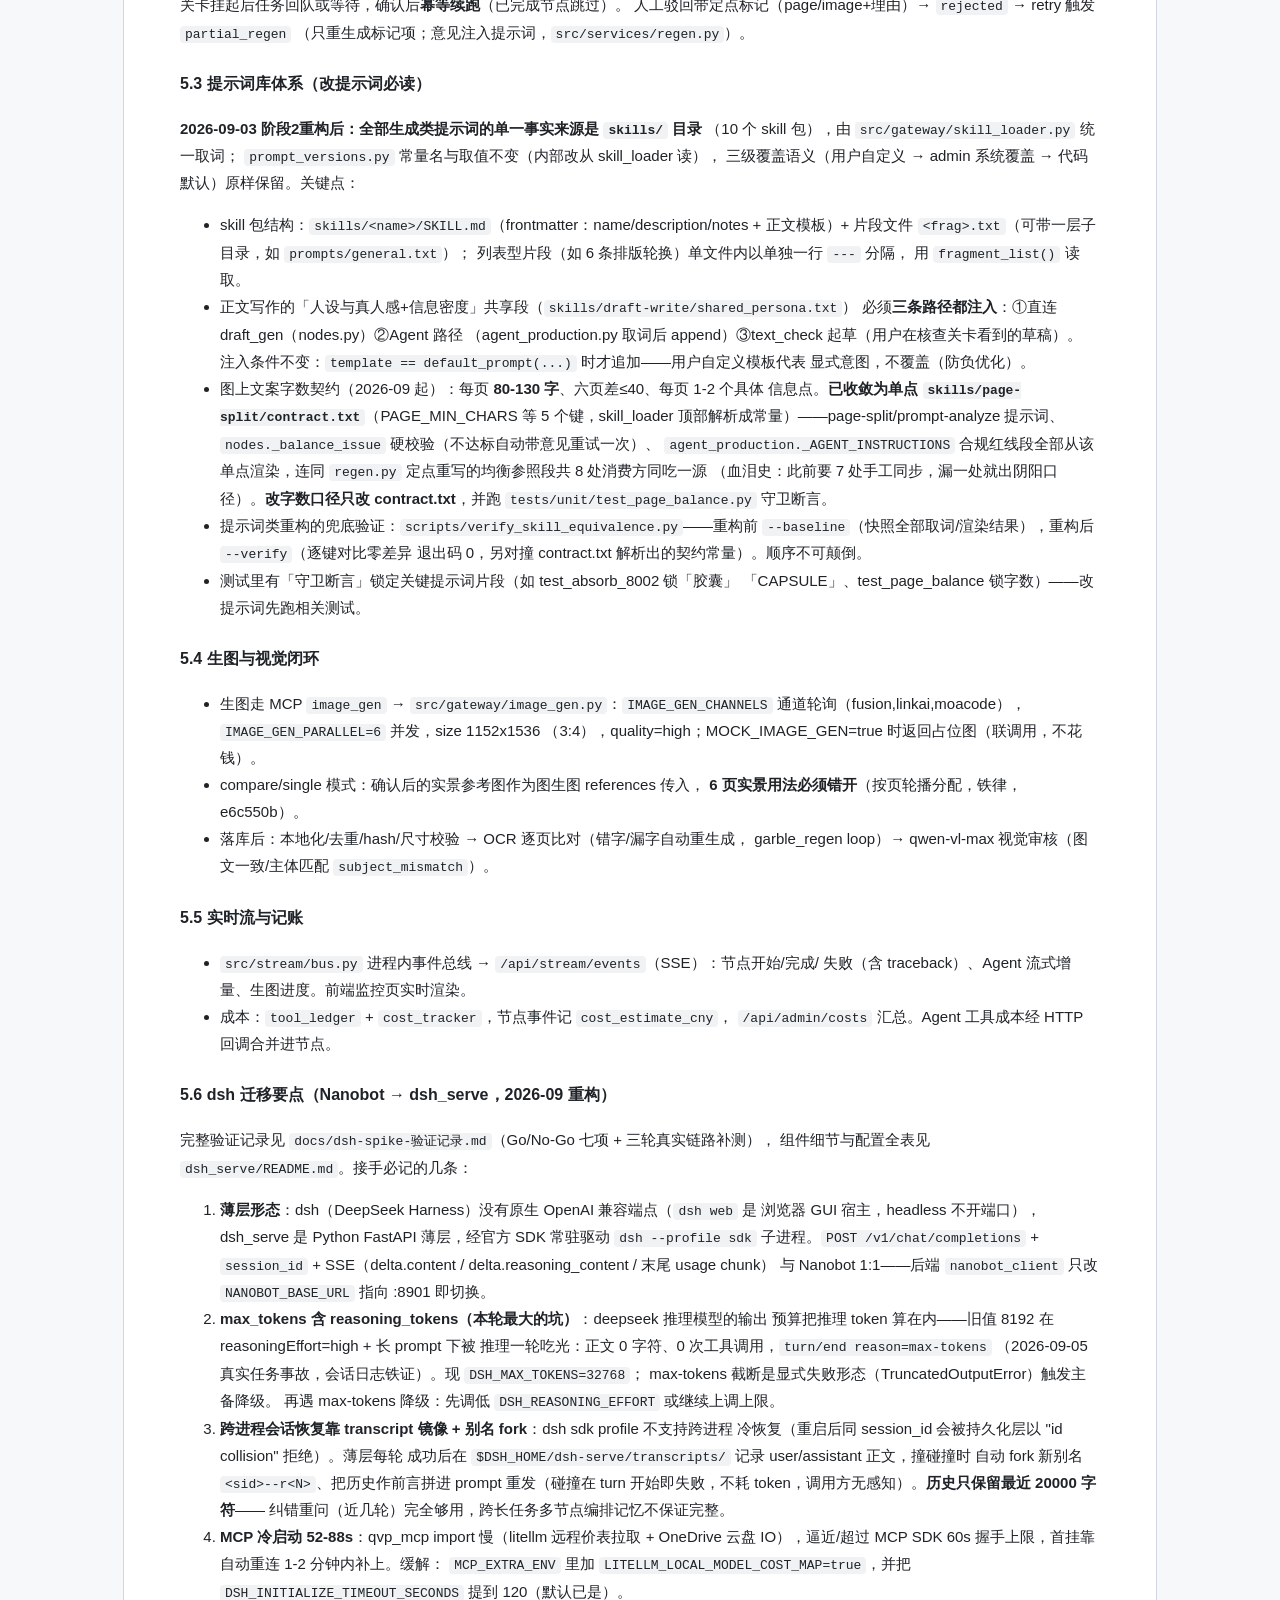
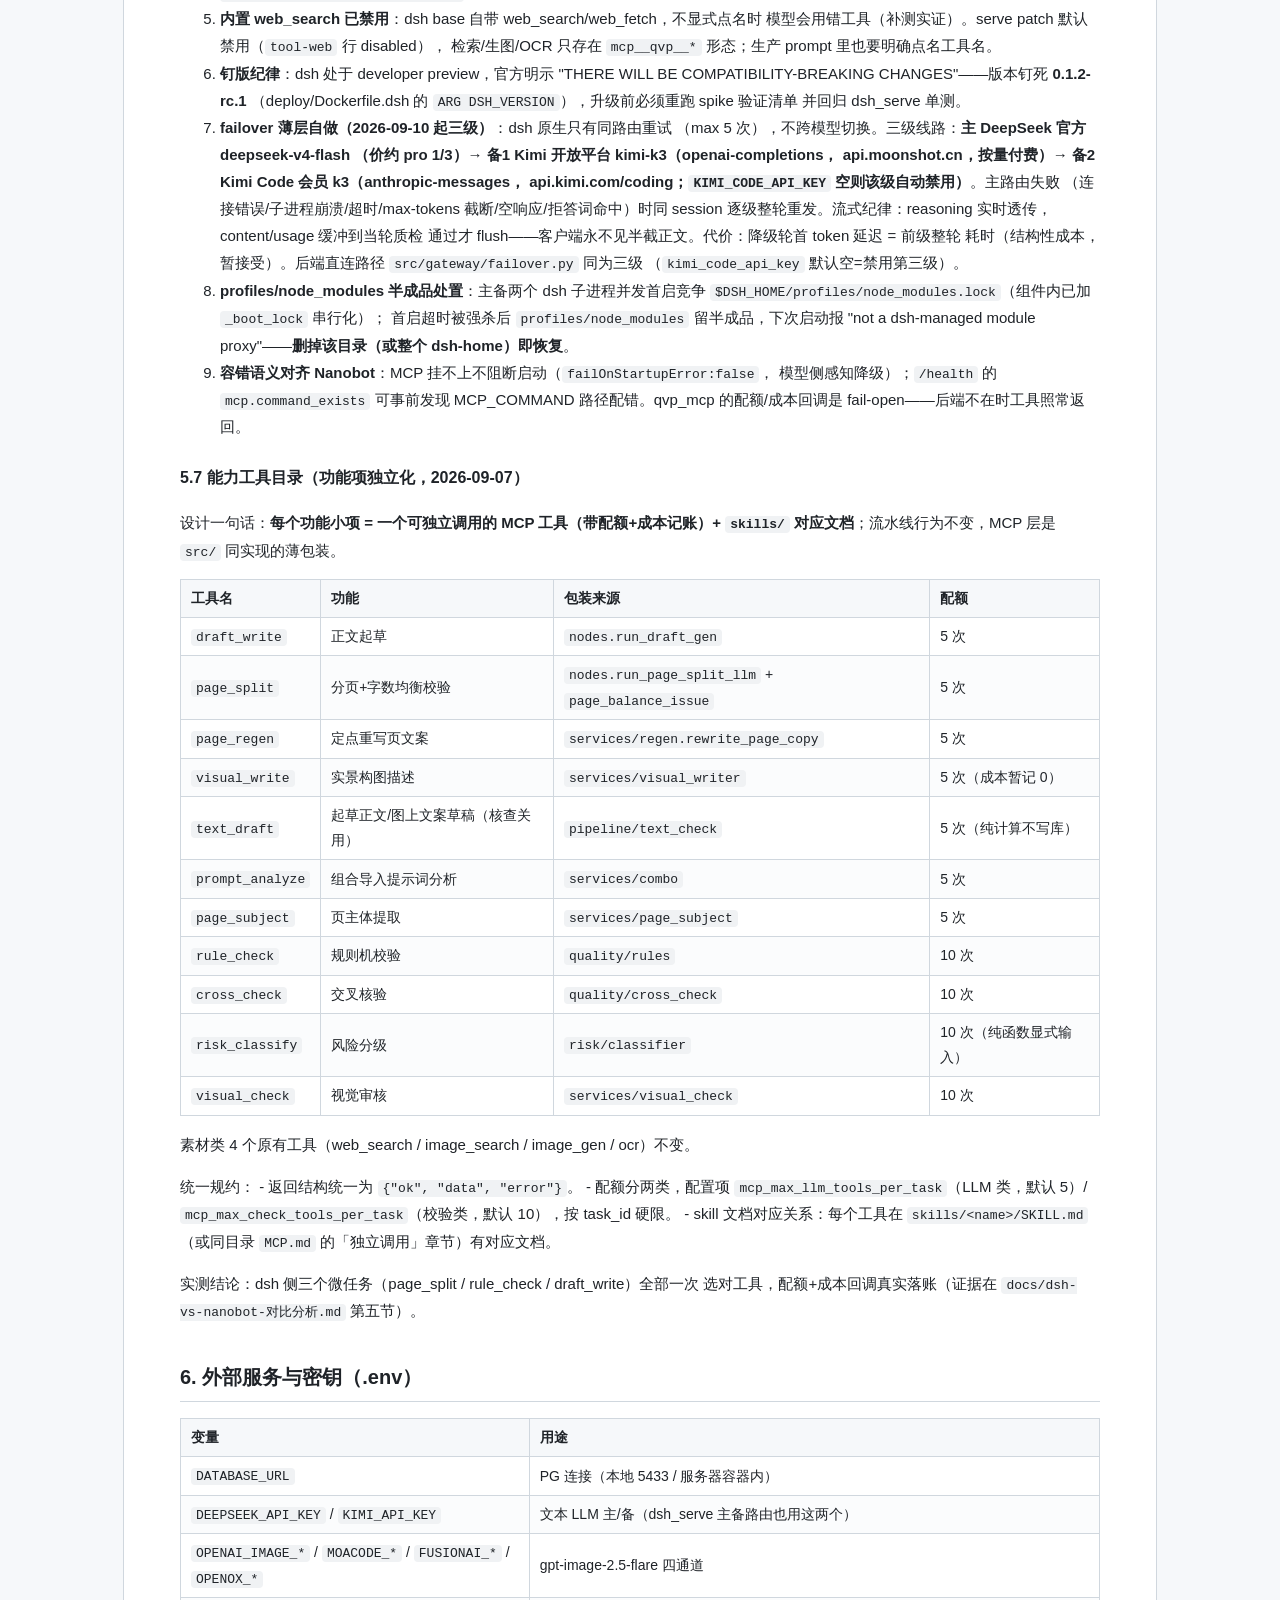
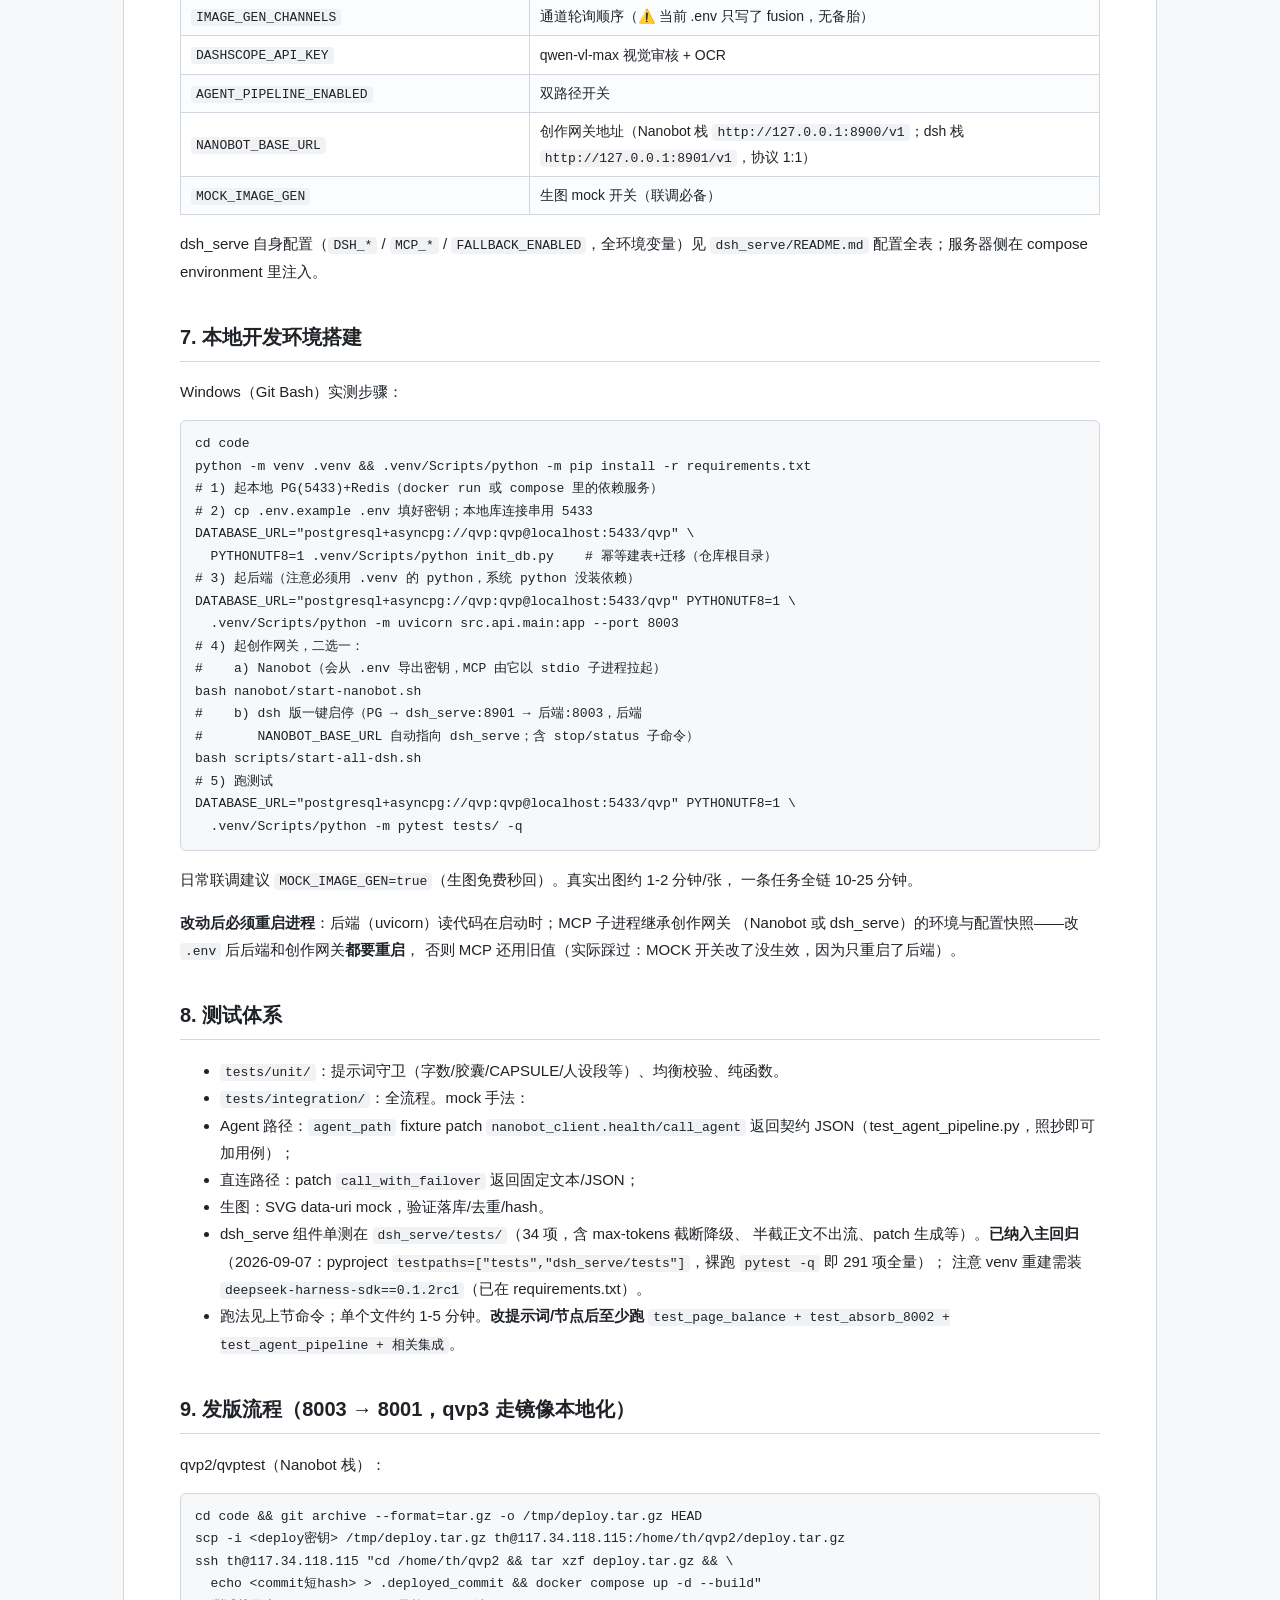
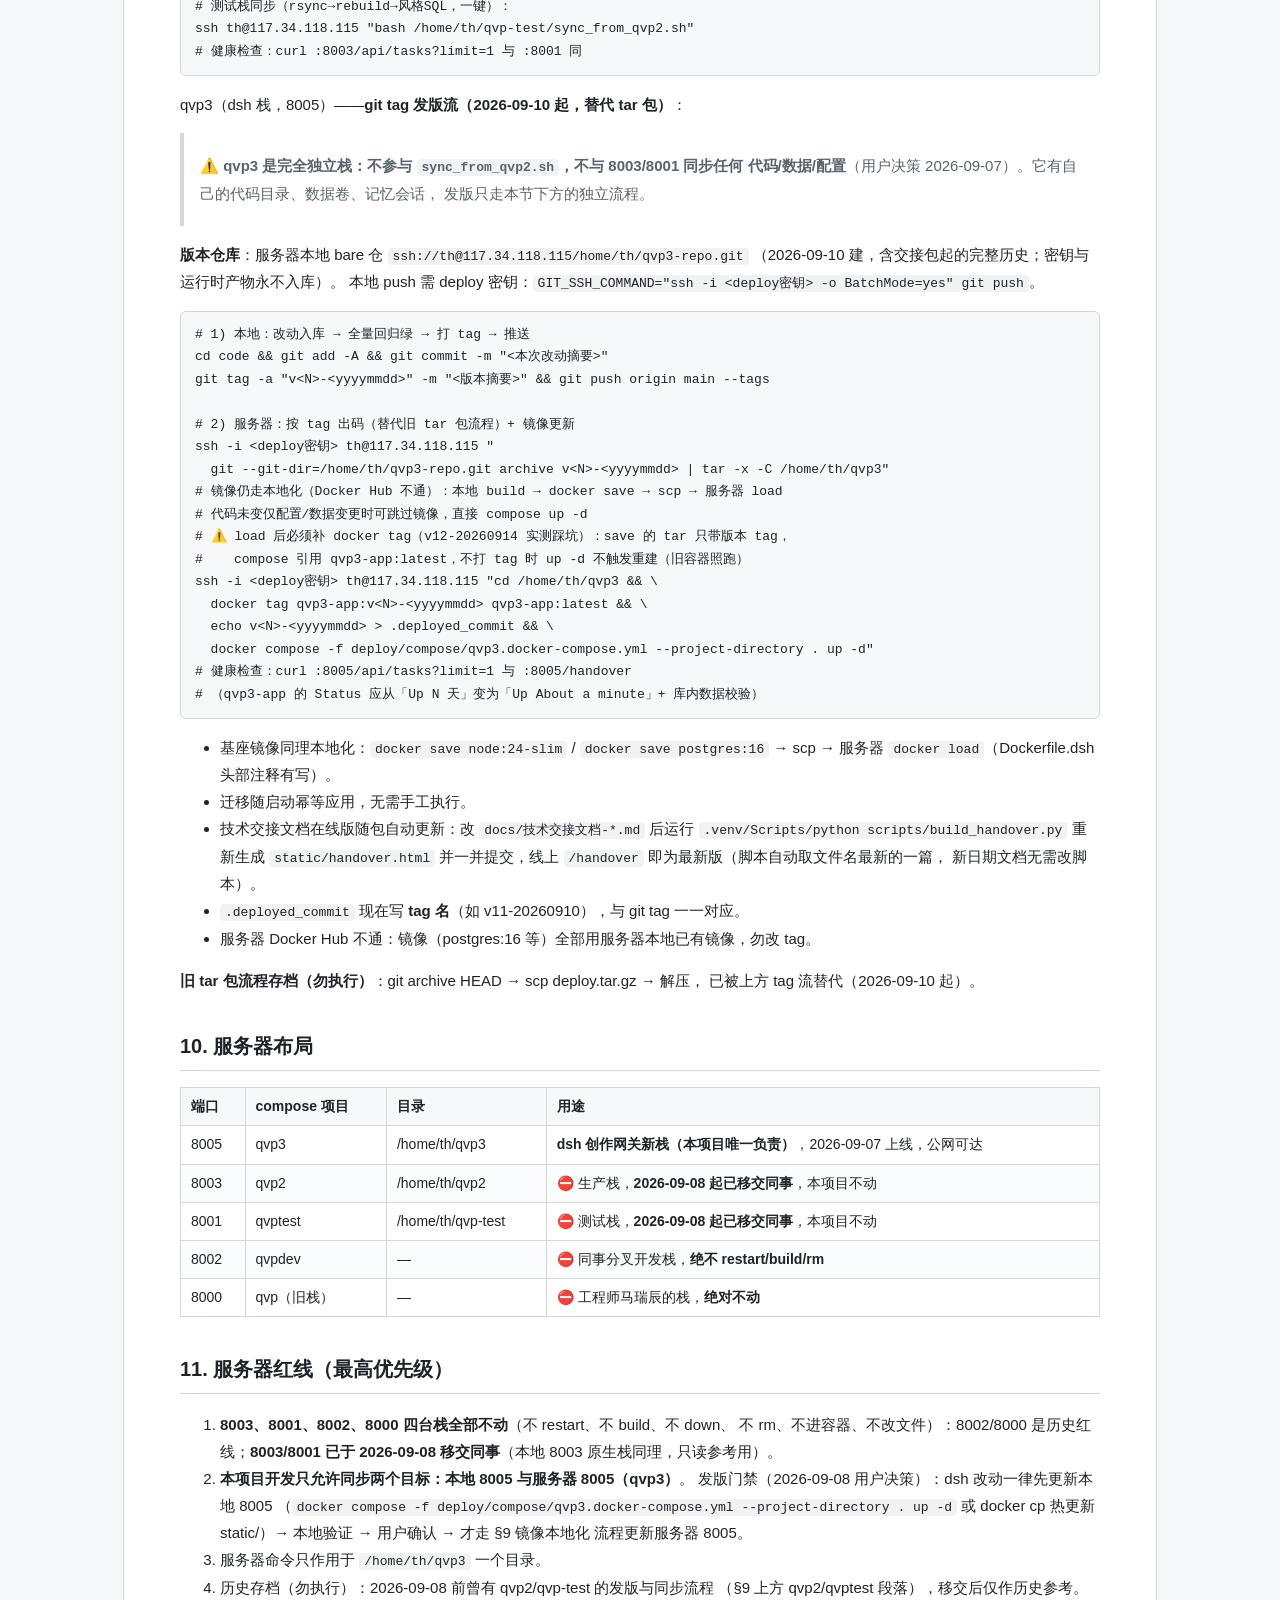
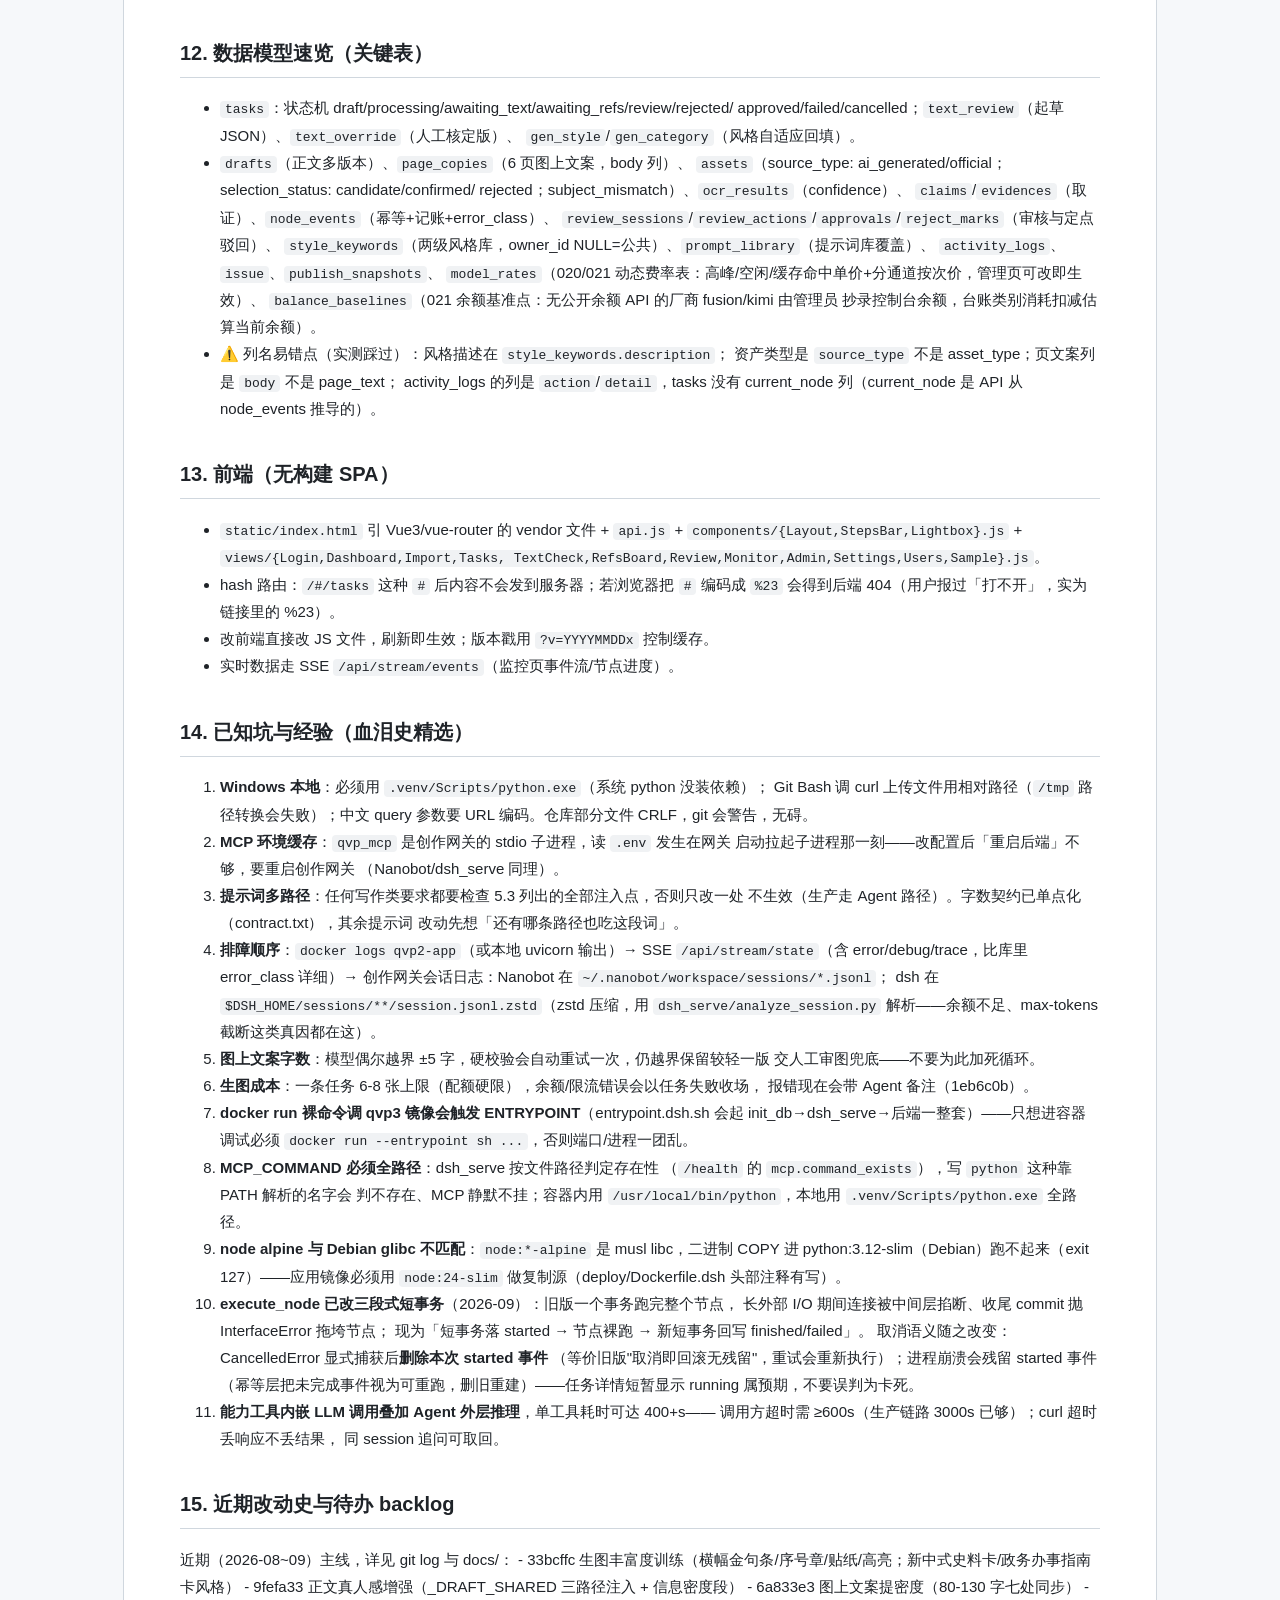
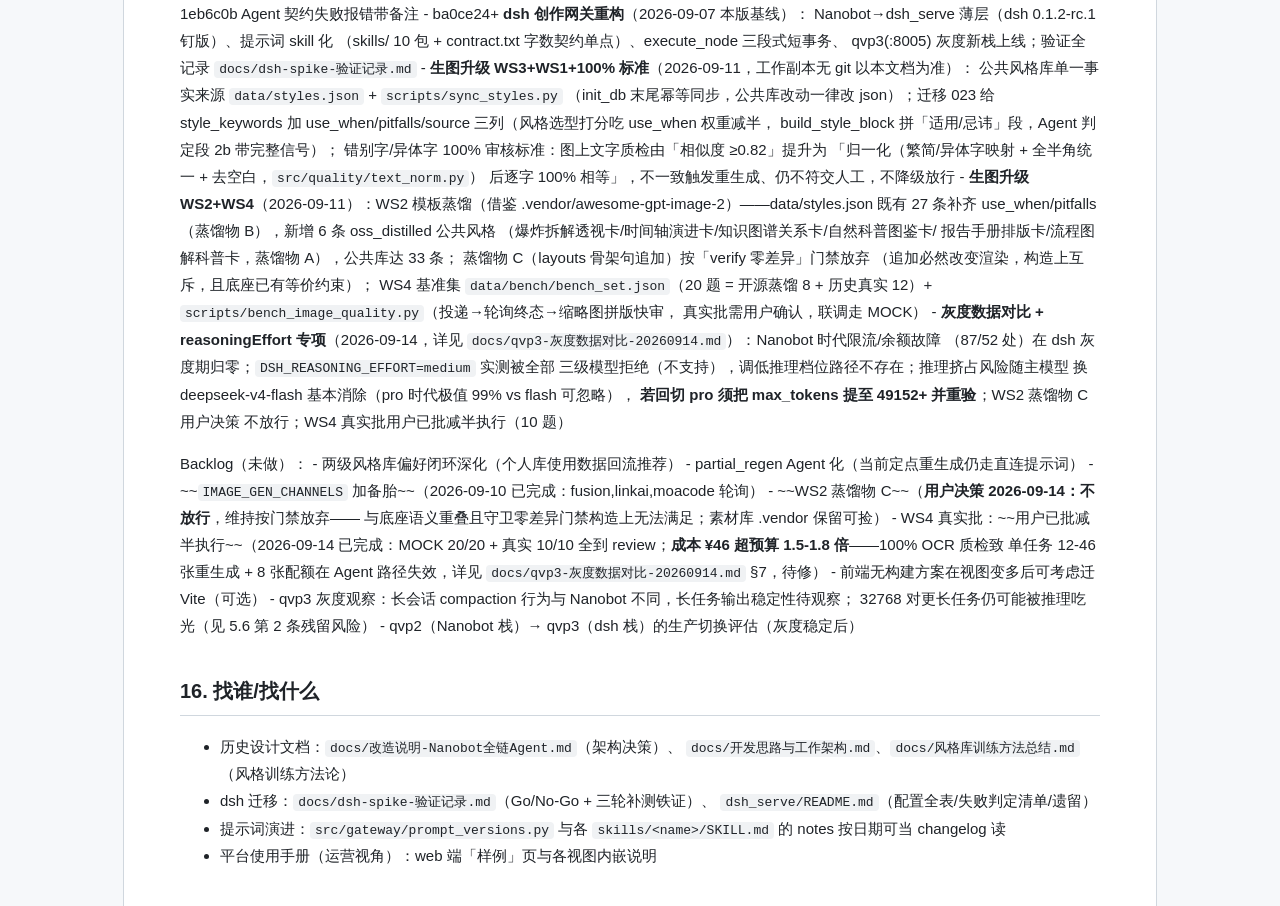
==== commit 158c37f1: "v15: 生图模型切换 gpt-image-2 -> gpt-image-2.5-flare - 默认 image_model 改为 gpt-image-2.5-flare（.env.example " ====
--- a/static/handover.html
+++ b/static/handover.html
@@ -83,7 +83,7 @@
 <p>一次 Agent 路径生产的数据流：
 导入 → 文字核查关卡（人工放行）→ 实景搜图关卡（人工筛选，compare/single 才有）→
 <code>agent_production</code> 一次调用创作 Agent（Nanobot 或 dsh_serve，协议一致；内部用
-MCP 工具：豆包搜索取证 → 生图 gpt-image-2 → 逐页 OCR 自检）→ 后端收契约 JSON
+MCP 工具：豆包搜索取证 → 生图 gpt-image-2.5-flare → 逐页 OCR 自检）→ 后端收契约 JSON
 做确定性收尾（图片本地化/去重/尺寸校验/落库 → 规则机 → 交叉核验 → 风险分级 →
 人工审图 → 会签 → 快照）。</p>
 <h2 id="3">3. 技术栈清单</h2>
@@ -104,12 +104,12 @@
 <tr>
 <td>ORM/DB</td>
 <td>SQLAlchemy 2 async + asyncpg + PostgreSQL 16</td>
-<td>迁移是编号 SQL（<code>migrations/001-021</code>），entrypoint 的 <code>init_db.py</code> 幂等应用</td>
+<td>迁移是编号 SQL（<code>migrations/001-025</code>），entrypoint 的 <code>init_db.py</code> 幂等应用</td>
 </tr>
 <tr>
 <td>费率核算</td>
 <td><code>model_rates</code> 表 + <code>src/gateway/cost_tracker.py</code>（020/021，2026-09-09）</td>
-<td>费率 DB 权威、改库/管理页保存即生效（进程内缓存 60s+代码兜底）；DeepSeek 按缓存命中/未命中分段计价，北京时间工作日 9-12/14-18 点高峰、空闲半价；生图分通道按次计费（<code>gpt-image-2@&lt;channel&gt;</code> 行，fusion=0.2 元/张账单实证，无通道行回退基准行→<code>IMAGE_COST_PER_IMAGE_CNY</code> 兜底）；费用四类拆分 text_llm/image_gen/search/ocr（节点名优先、模型名兜底）；管理页 <code>GET/PUT /api/admin/rates</code>、<code>GET /api/admin/balance</code>（DeepSeek 余额 API 实拉 + FusionAI/Kimi 基准录入扣减估算 + <code>PUT /api/admin/balance_baseline</code>）</td>
+<td>费率 DB 权威、改库/管理页保存即生效（进程内缓存 60s+代码兜底）；DeepSeek 按缓存命中/未命中分段计价，北京时间工作日 9-12/14-18 点高峰、空闲半价；生图分通道按次计费（<code>gpt-image-2.5-flare@&lt;channel&gt;</code> 行，fusion=0.2 元/张待校准，无通道行回退基准行→<code>IMAGE_COST_PER_IMAGE_CNY</code> 兜底）；费用四类拆分 text_llm/image_gen/search/ocr（节点名优先、模型名兜底）；管理页 <code>GET/PUT /api/admin/rates</code>、<code>GET /api/admin/balance</code>（DeepSeek 余额 API 实拉 + FusionAI/Kimi 基准录入扣减估算 + <code>PUT /api/admin/balance_baseline</code>）</td>
 </tr>
 <tr>
 <td>缓存/限流</td>
@@ -143,8 +143,8 @@
 </tr>
 <tr>
 <td>生图</td>
-<td>gpt-image-2，三通道轮询</td>
-<td>FusionAI（主）/LinkAI/Moacode，<code>IMAGE_GEN_CHANNELS</code>；画质档 <code>high</code></td>
+<td>gpt-image-2.5-flare，四通道轮询</td>
+<td>FusionAI（主）/LinkAI/Moacode/Openox，<code>IMAGE_GEN_CHANNELS</code>；画质档 <code>high</code></td>
 </tr>
 <tr>
 <td>实景搜图</td>
@@ -190,7 +190,7 @@
 │  │   │                     协议 1:1，NANOBOT_BASE_URL 可指 Nanobot 或 dsh_serve）
 │  │   ├─ skill_loader.py   ★skills/ 取词器（SKILL.md frontmatter/片段/列表片段/
 │  │   │                     字数契约常量；首读落缓存，测试可 reload()）
-│  │   ├─ image_gen.py      gpt-image-2 三通道轮询（生成+编辑/图生图）
+│  │   ├─ image_gen.py      gpt-image-2.5-flare 四通道轮询（生成+编辑/图生图）
 │  │   ├─ image_search.py / web_search.py / ocr.py
 │  │   ├─ prompt_versions.py 提示词库门面（常量名/三级覆盖语义不变，内部改从
 │  │   │                     skill_loader 读；演进注释仍在）
@@ -492,8 +492,8 @@
 <td>文本 LLM 主/备（dsh_serve 主备路由也用这两个）</td>
 </tr>
 <tr>
-<td><code>OPENAI_IMAGE_*</code> / <code>MOACODE_*</code> / <code>FUSIONAI_*</code></td>
-<td>gpt-image-2 三通道</td>
+<td><code>OPENAI_IMAGE_*</code> / <code>MOACODE_*</code> / <code>FUSIONAI_*</code> / <code>OPENOX_*</code></td>
+<td>gpt-image-2.5-flare 四通道</td>
 </tr>
 <tr>
 <td><code>IMAGE_GEN_CHANNELS</code></td>
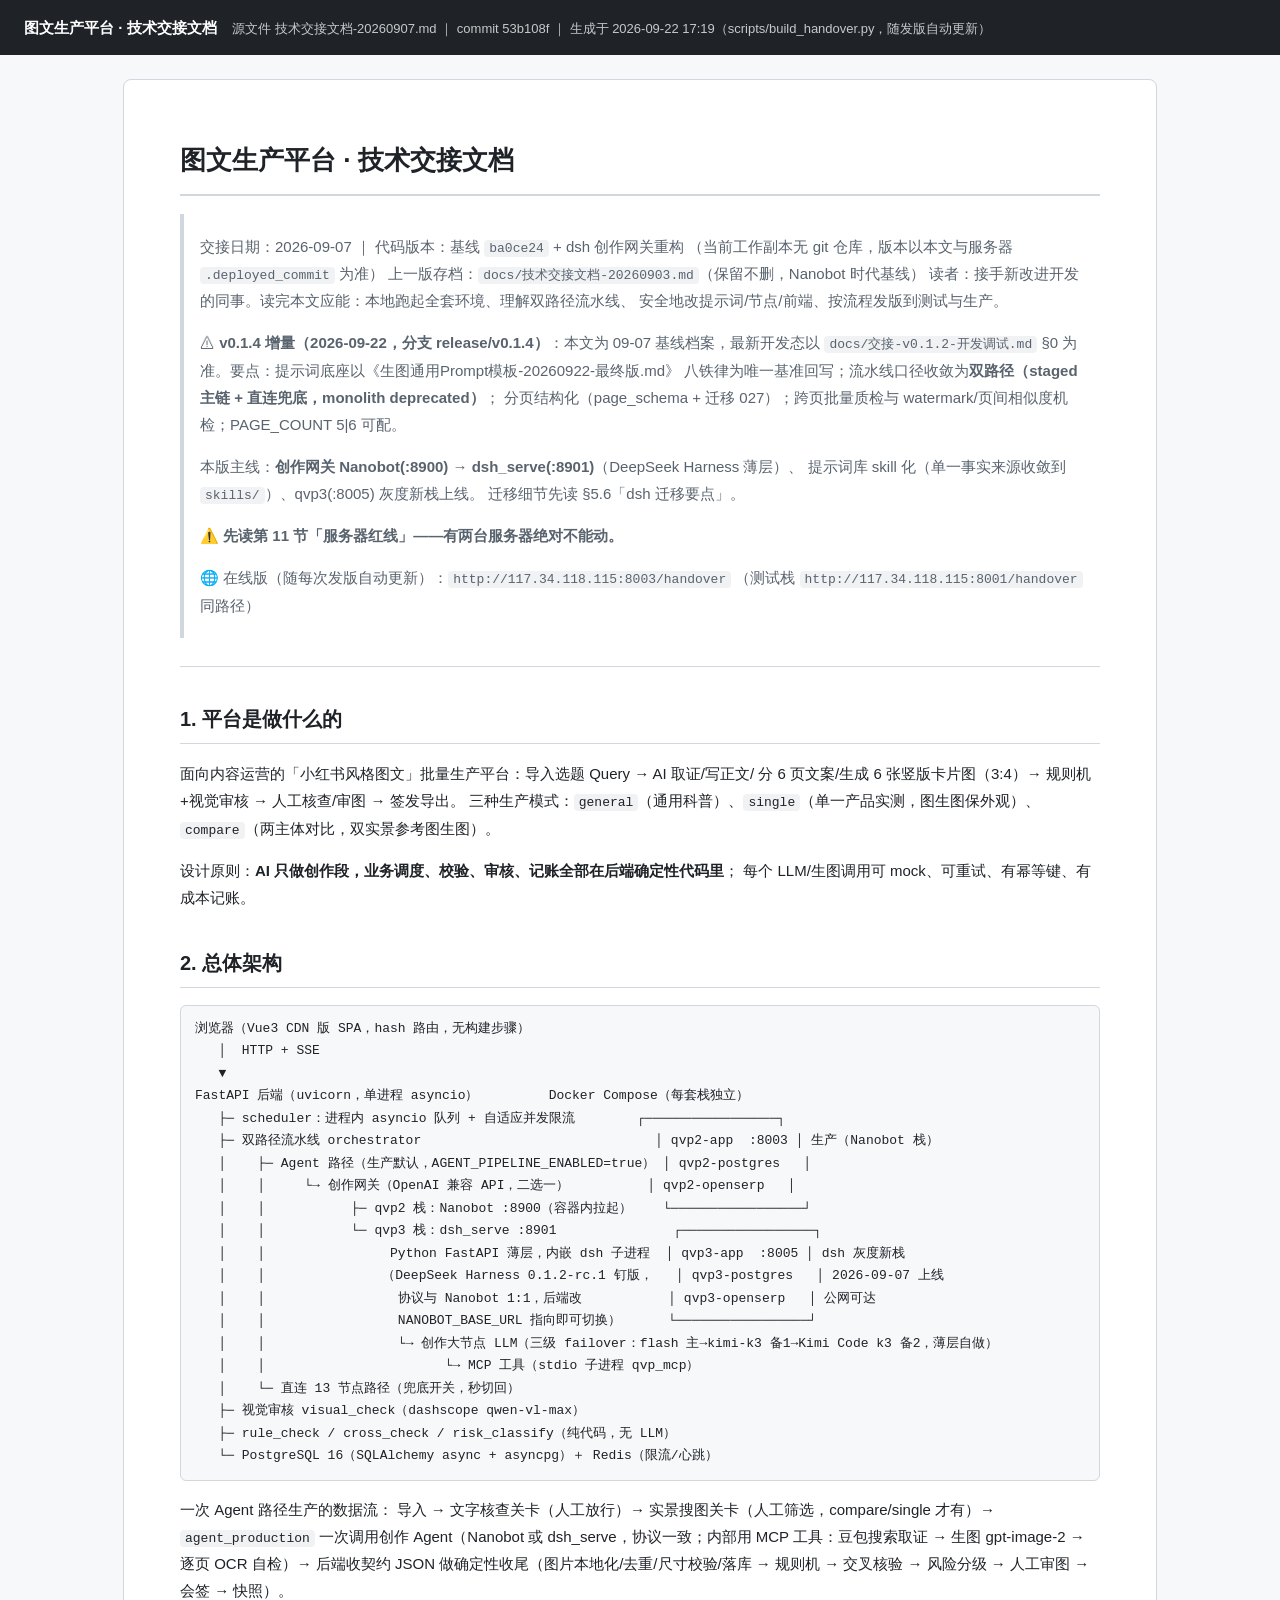
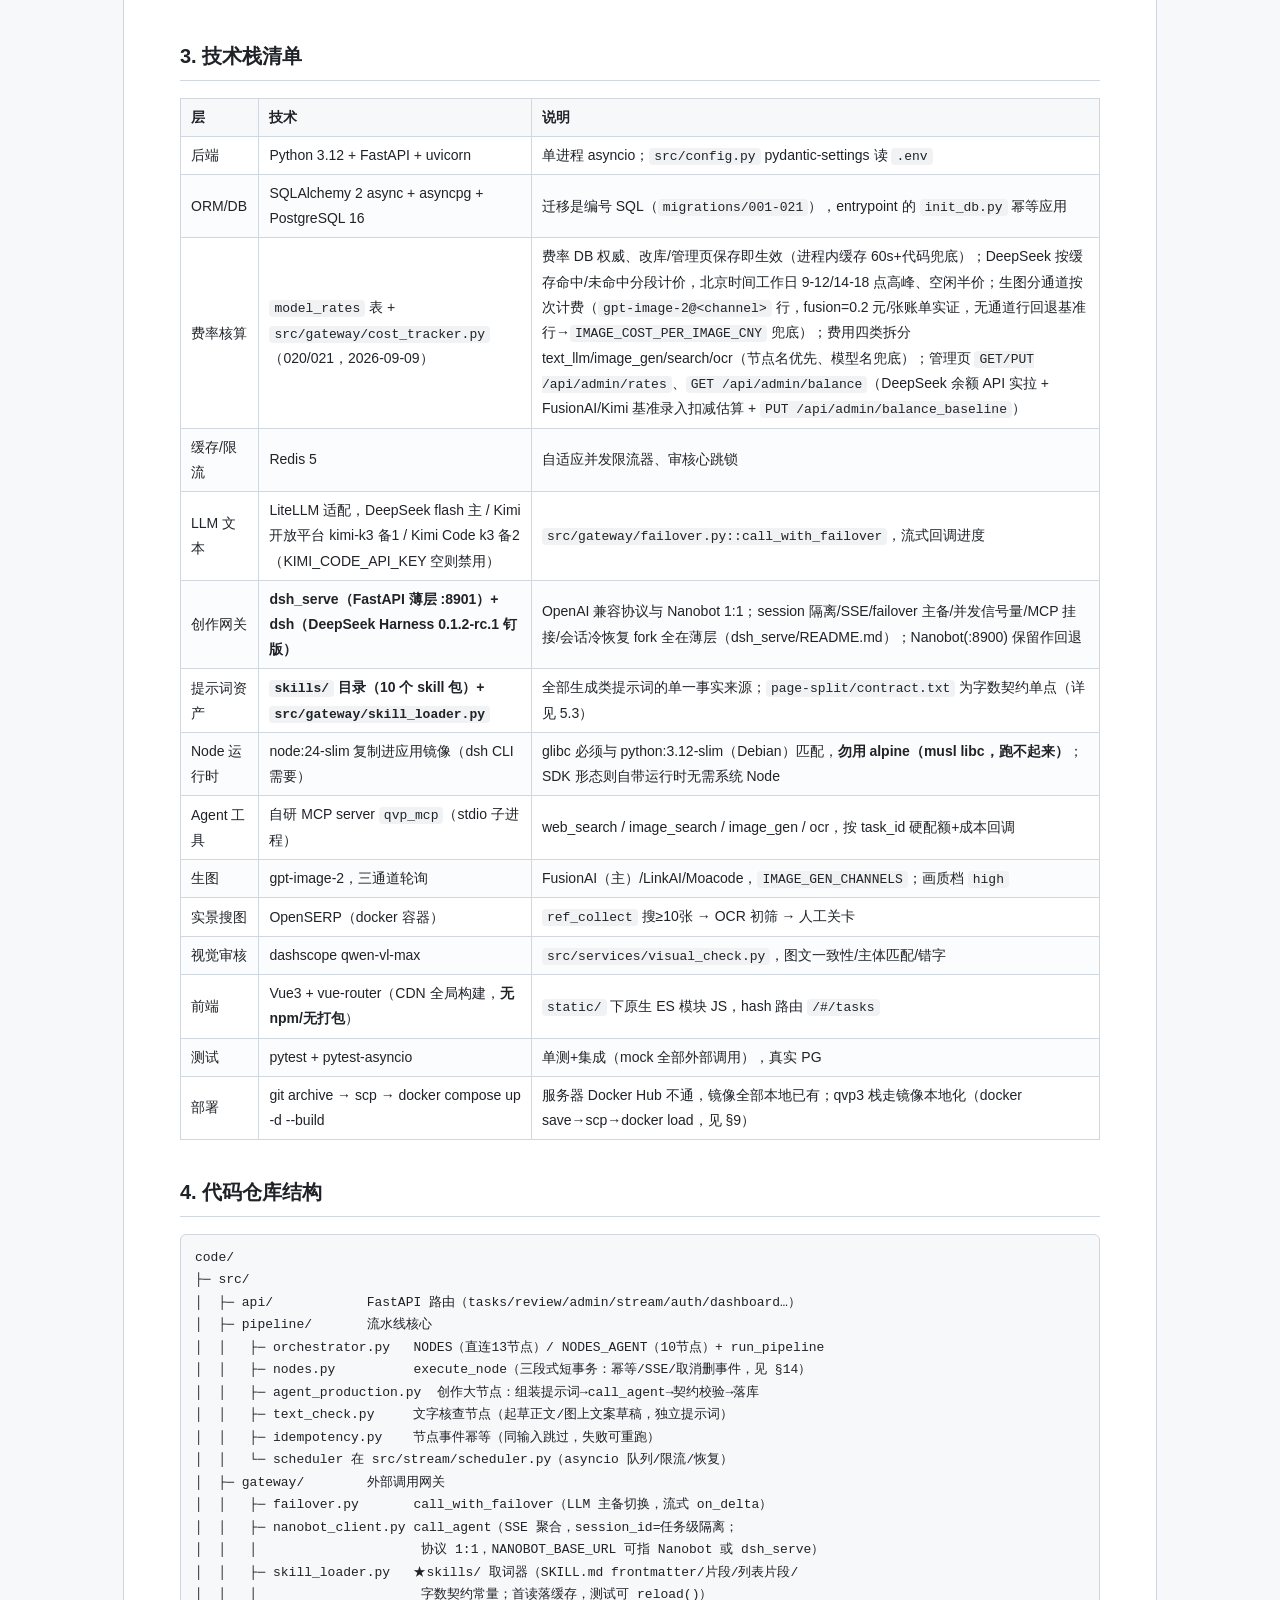
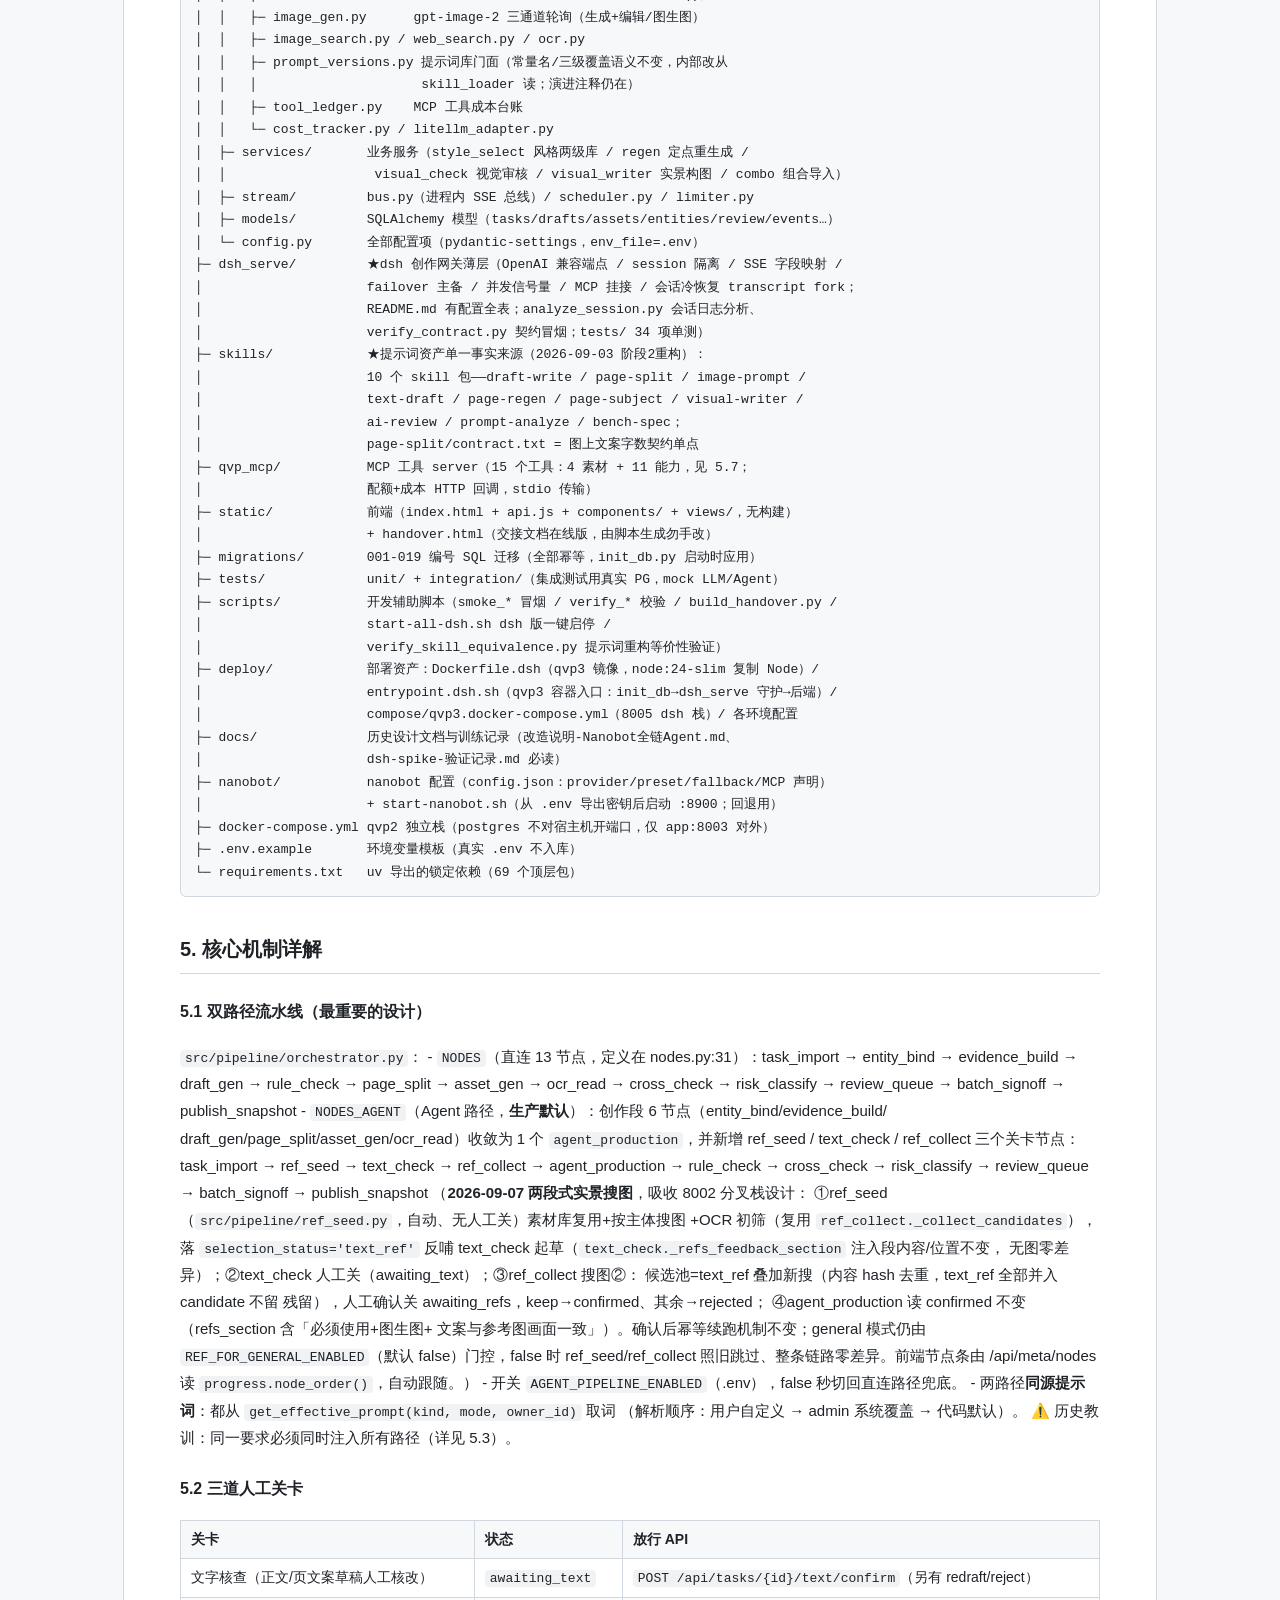
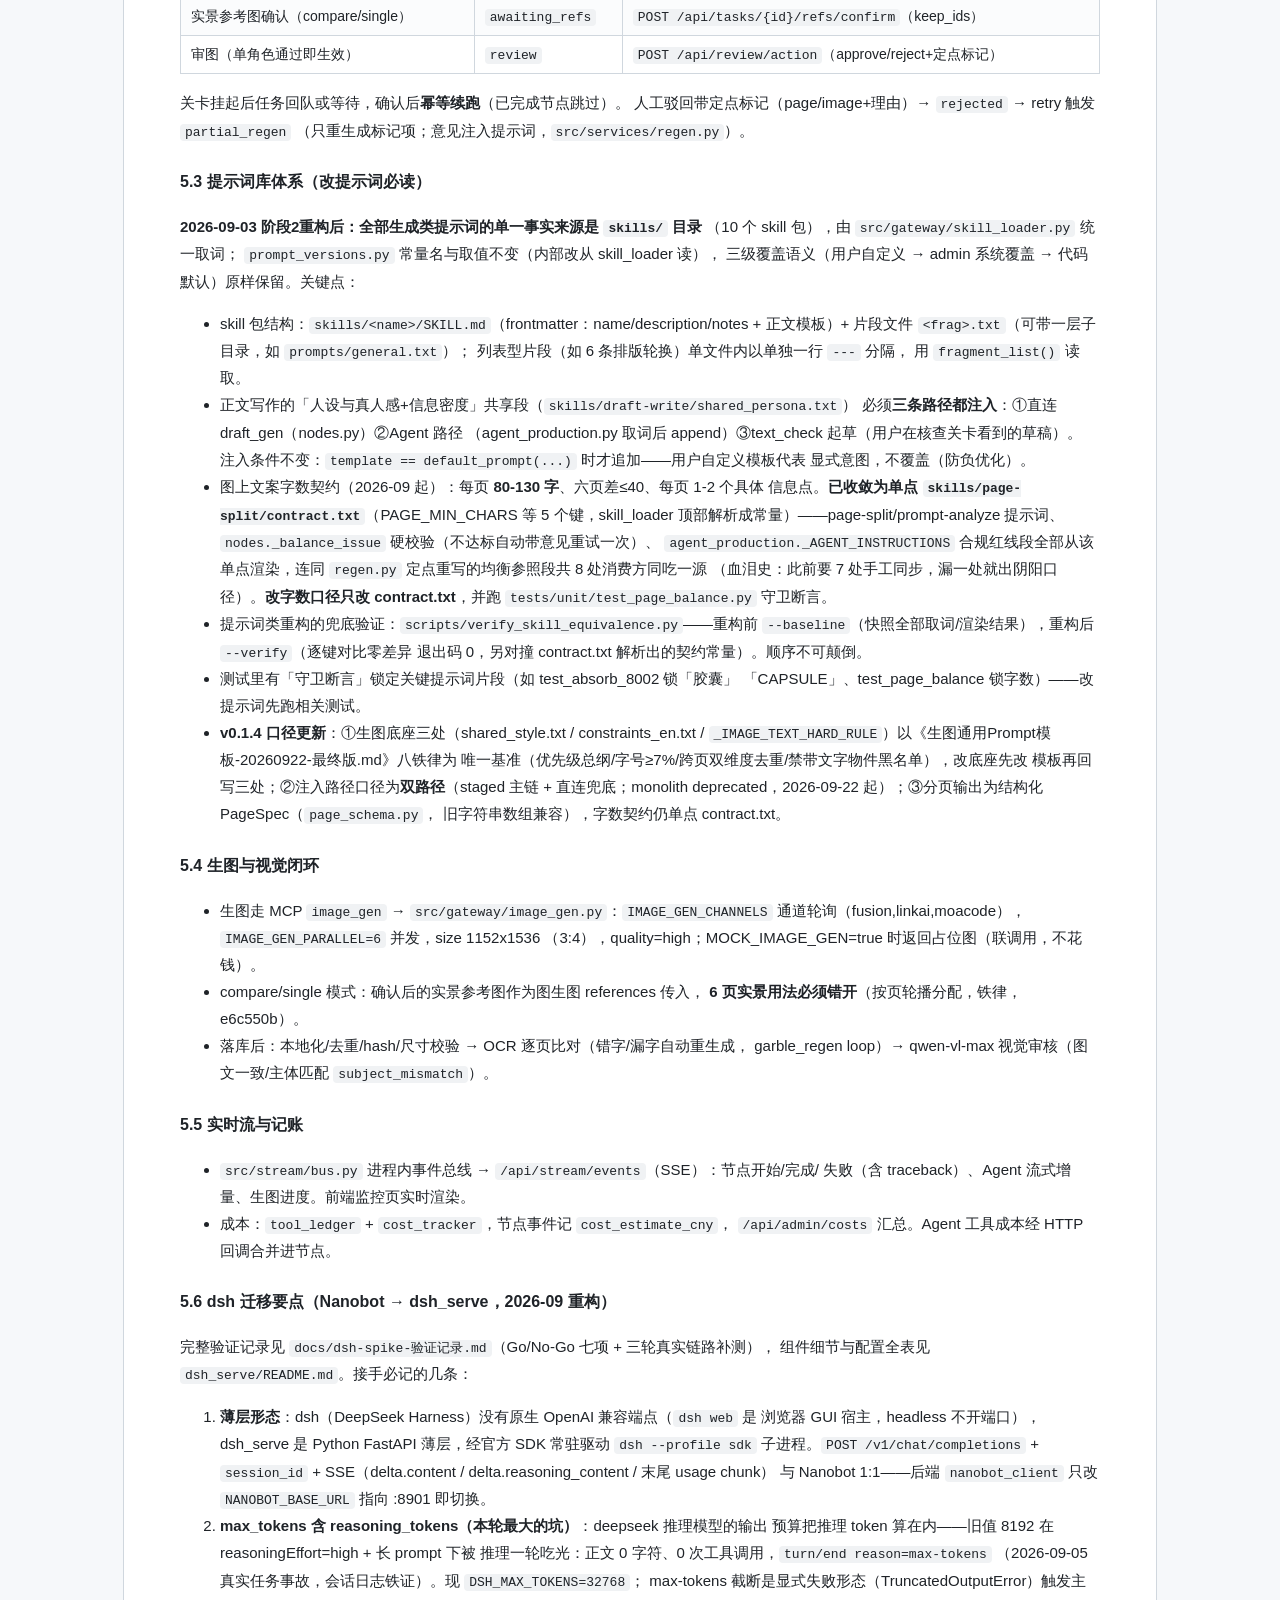
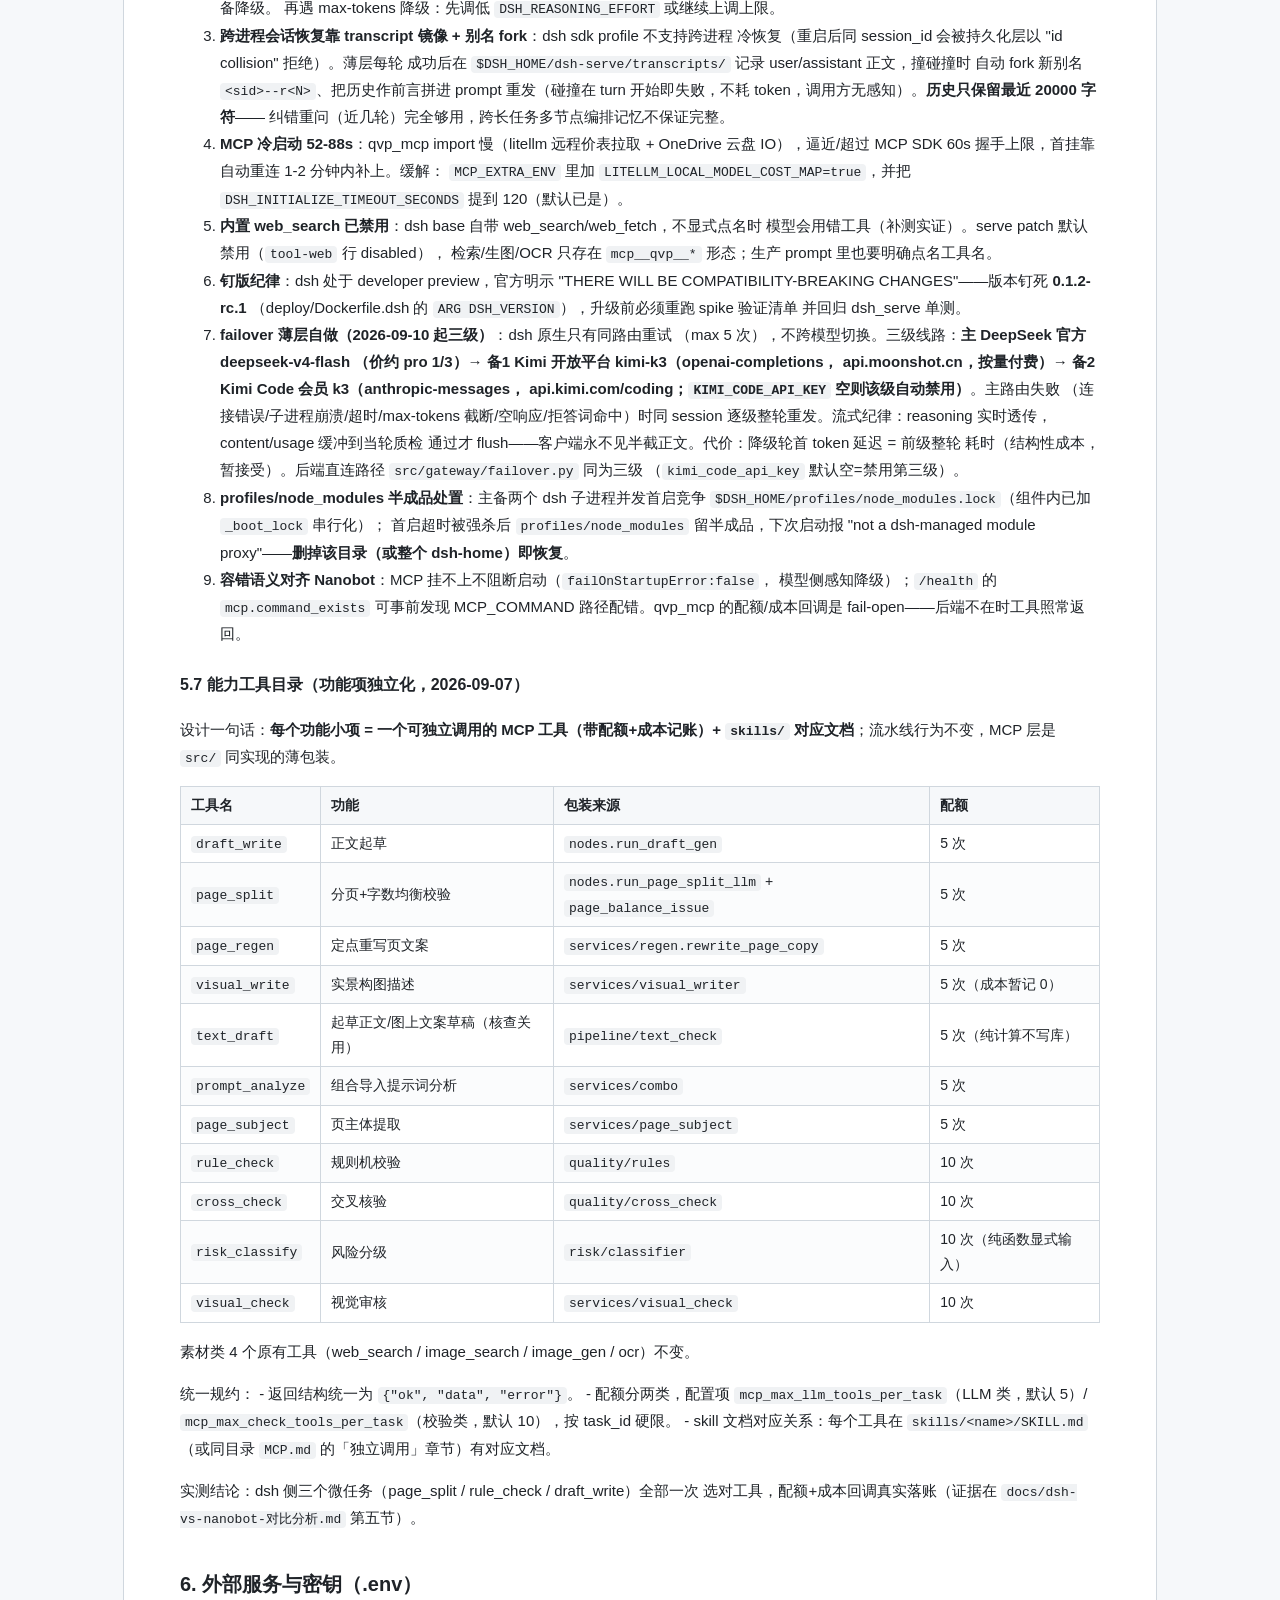
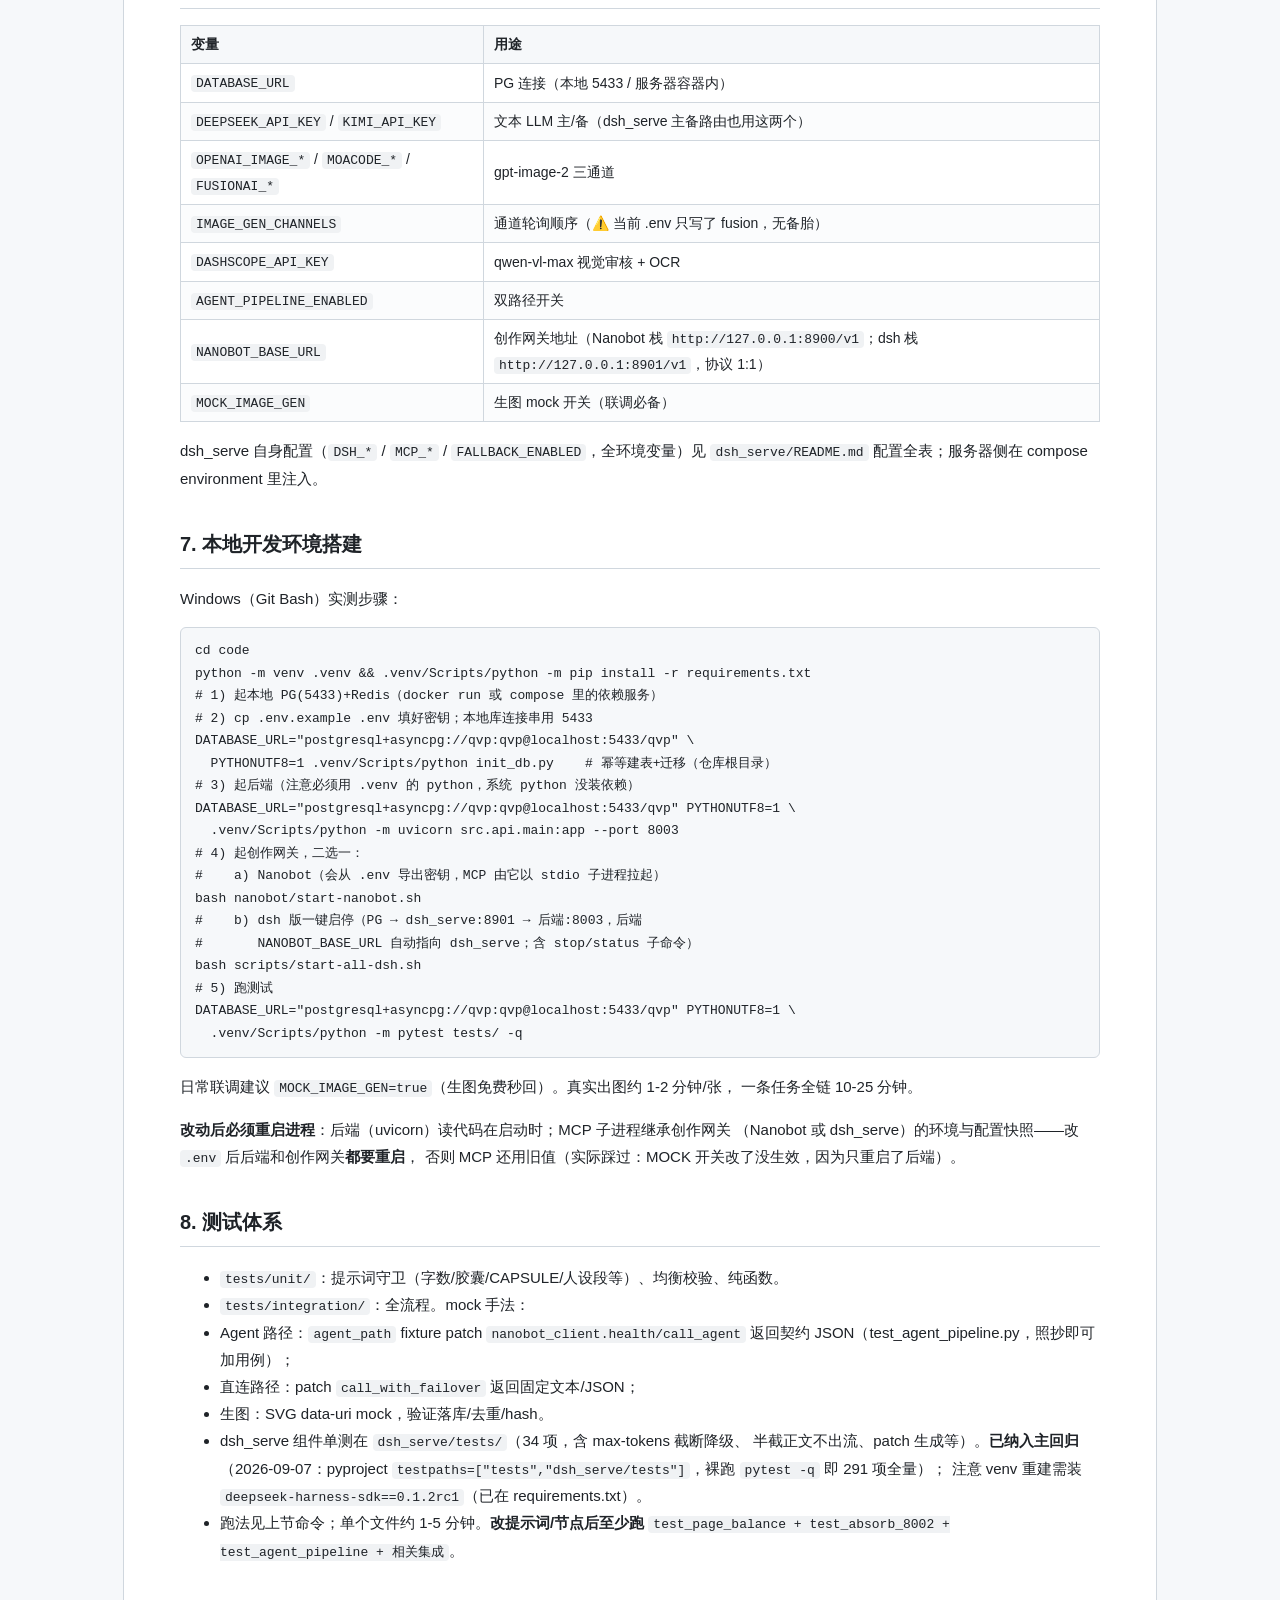
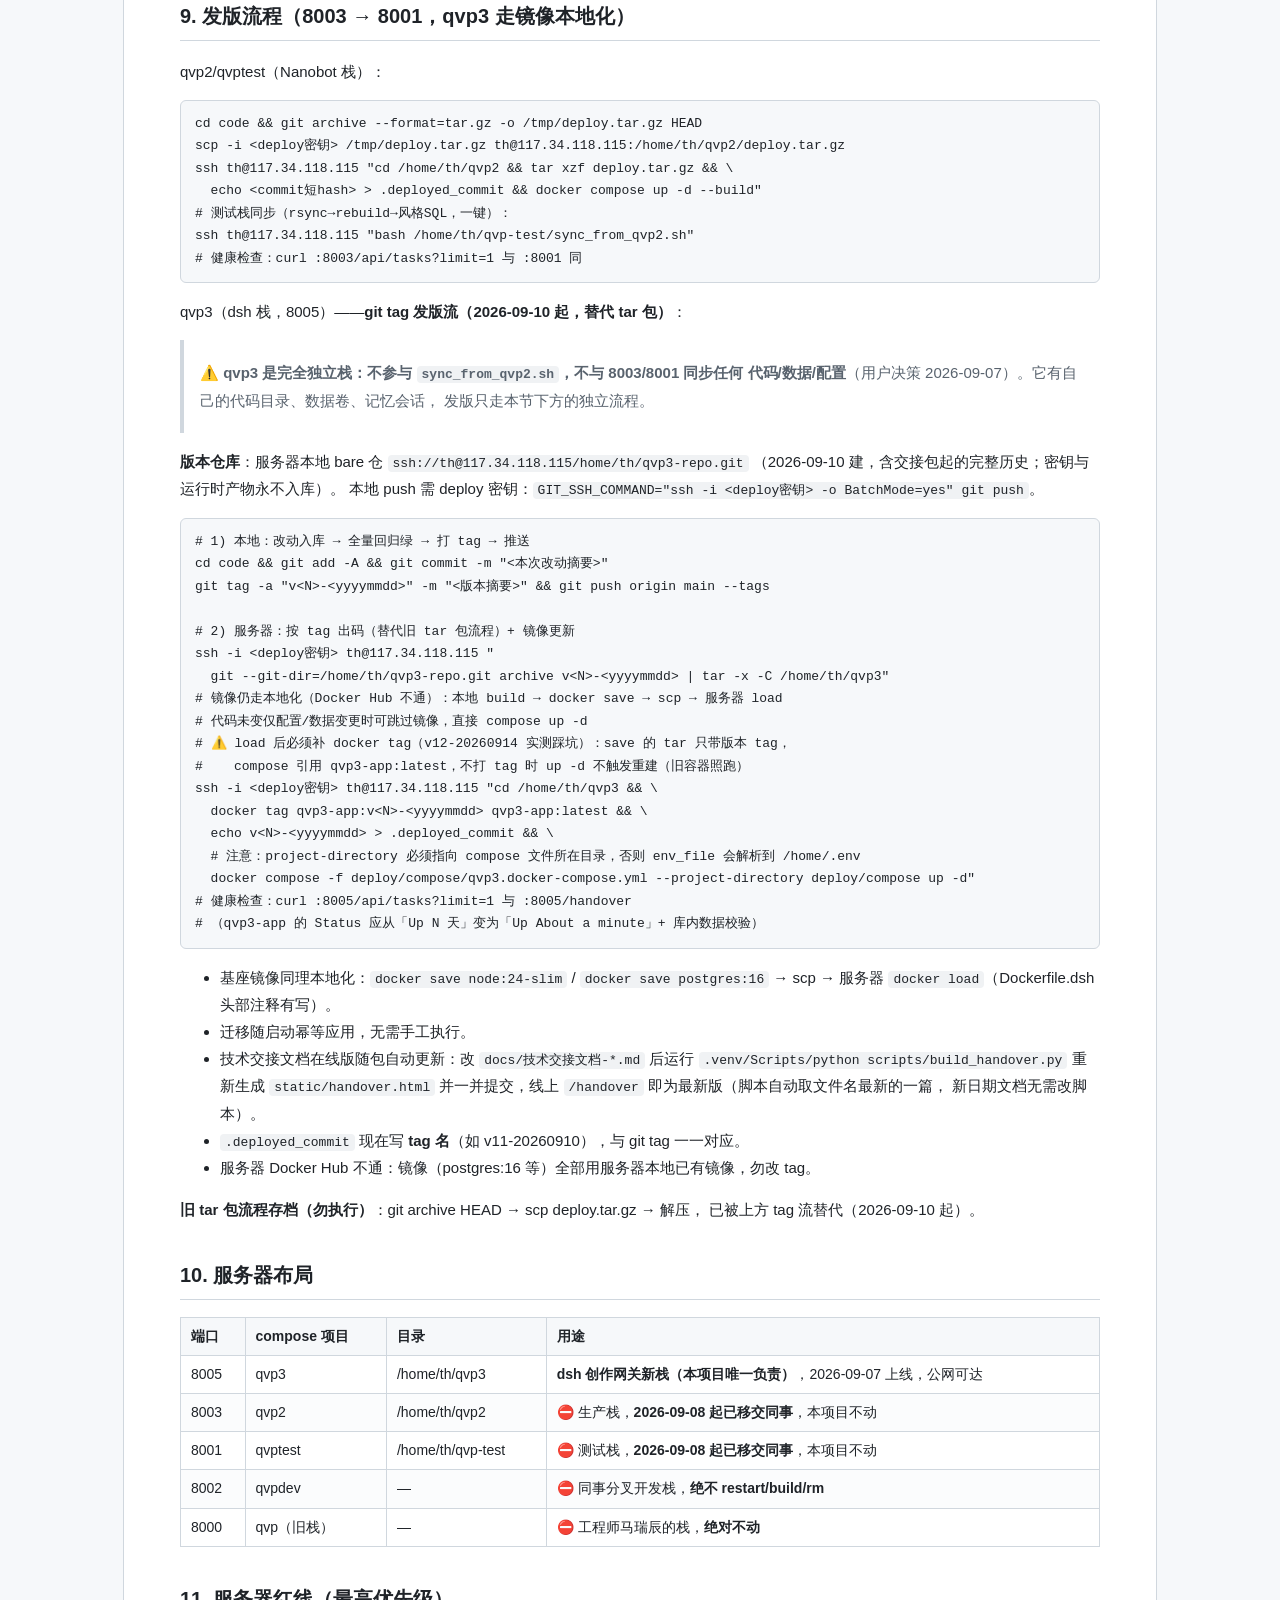
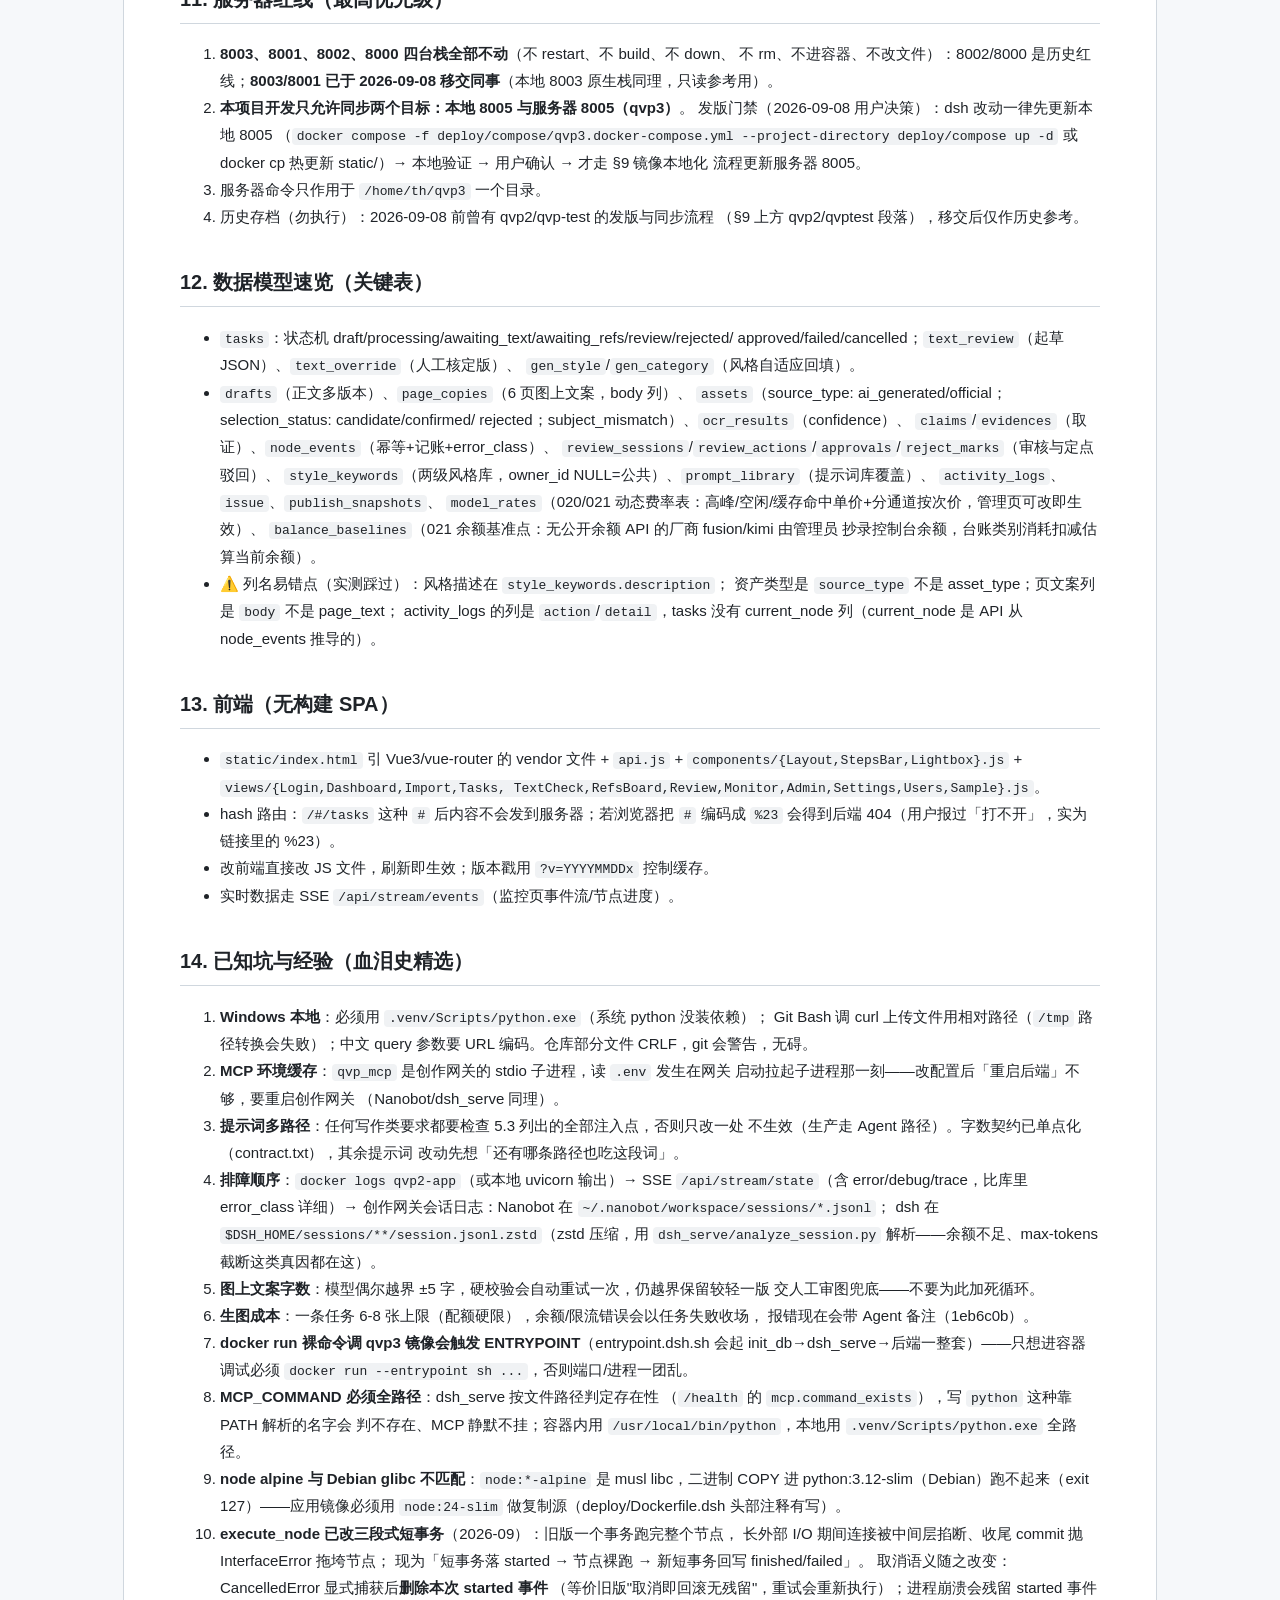
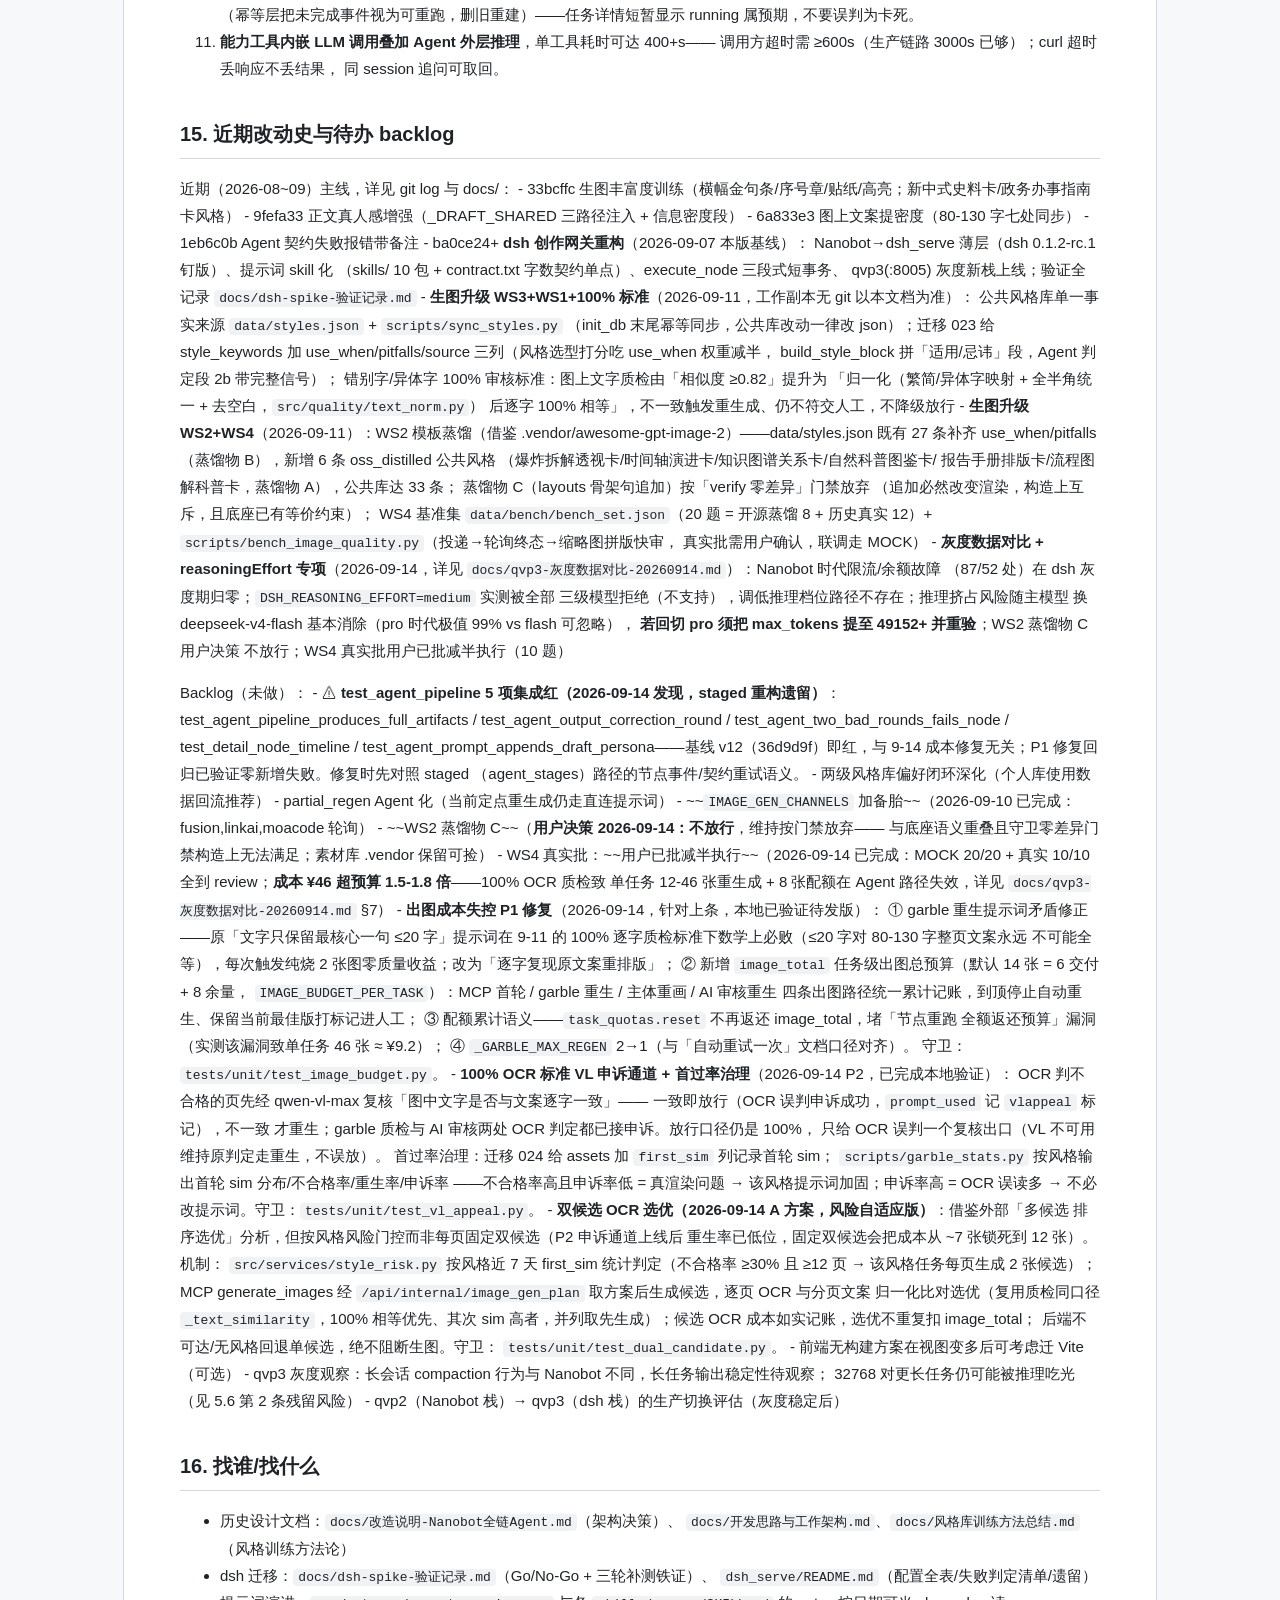
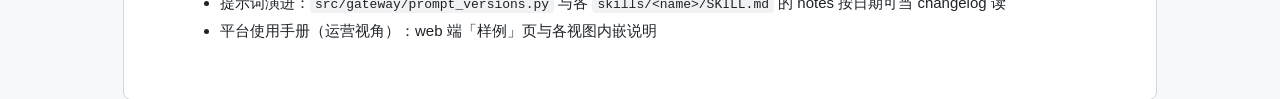
==== commit 2885e1f4: "docs(p4): 交接文档 v0.1.4 增量（§0 概况+§5.3 双路径口径+模板基准声明）+ handover 重建；新增 v0.1.4 验证批基建（bench_set_v014 5题 + b" ====
--- a/static/handover.html
+++ b/static/handover.html
@@ -33,7 +33,7 @@
 </head>
 <body>
 <div class="banner"><b>图文生产平台 · 技术交接文档</b>
-  <span>源文件 技术交接文档-20260907.md ｜ commit 1d48135 ｜ 生成于 2026-09-14 19:49（scripts/build_handover.py，随发版自动更新）</span>
+  <span>源文件 技术交接文档-20260907.md ｜ commit 53b108f ｜ 生成于 2026-09-22 17:19（scripts/build_handover.py，随发版自动更新）</span>
 </div>
 <main>
 <h1 id="_1">图文生产平台 · 技术交接文档</h1>
@@ -43,6 +43,10 @@
 上一版存档：<code>docs/技术交接文档-20260903.md</code>（保留不删，Nanobot 时代基线）
 读者：接手新改进开发的同事。读完本文应能：本地跑起全套环境、理解双路径流水线、
 安全地改提示词/节点/前端、按流程发版到测试与生产。</p>
+<p>⚠ <strong>v0.1.4 增量（2026-09-22，分支 release/v0.1.4）</strong>：本文为 09-07 基线档案，最新开发态以
+<code>docs/交接-v0.1.2-开发调试.md</code> §0 为准。要点：提示词底座以《生图通用Prompt模板-20260922-最终版.md》
+八铁律为唯一基准回写；流水线口径收敛为<strong>双路径（staged 主链 + 直连兜底，monolith deprecated）</strong>；
+分页结构化（page_schema + 迁移 027）；跨页批量质检与 watermark/页间相似度机检；PAGE_COUNT 5|6 可配。</p>
 <p>本版主线：<strong>创作网关 Nanobot(:8900) → dsh_serve(:8901)</strong>（DeepSeek Harness 薄层）、
 提示词库 skill 化（单一事实来源收敛到 <code>skills/</code>）、qvp3(:8005) 灰度新栈上线。
 迁移细节先读 §5.6「dsh 迁移要点」。</p>
@@ -83,7 +87,7 @@
 <p>一次 Agent 路径生产的数据流：
 导入 → 文字核查关卡（人工放行）→ 实景搜图关卡（人工筛选，compare/single 才有）→
 <code>agent_production</code> 一次调用创作 Agent（Nanobot 或 dsh_serve，协议一致；内部用
-MCP 工具：豆包搜索取证 → 生图 gpt-image-2.5-flare → 逐页 OCR 自检）→ 后端收契约 JSON
+MCP 工具：豆包搜索取证 → 生图 gpt-image-2 → 逐页 OCR 自检）→ 后端收契约 JSON
 做确定性收尾（图片本地化/去重/尺寸校验/落库 → 规则机 → 交叉核验 → 风险分级 →
 人工审图 → 会签 → 快照）。</p>
 <h2 id="3">3. 技术栈清单</h2>
@@ -104,12 +108,12 @@
 <tr>
 <td>ORM/DB</td>
 <td>SQLAlchemy 2 async + asyncpg + PostgreSQL 16</td>
-<td>迁移是编号 SQL（<code>migrations/001-025</code>），entrypoint 的 <code>init_db.py</code> 幂等应用</td>
+<td>迁移是编号 SQL（<code>migrations/001-021</code>），entrypoint 的 <code>init_db.py</code> 幂等应用</td>
 </tr>
 <tr>
 <td>费率核算</td>
 <td><code>model_rates</code> 表 + <code>src/gateway/cost_tracker.py</code>（020/021，2026-09-09）</td>
-<td>费率 DB 权威、改库/管理页保存即生效（进程内缓存 60s+代码兜底）；DeepSeek 按缓存命中/未命中分段计价，北京时间工作日 9-12/14-18 点高峰、空闲半价；生图分通道按次计费（<code>gpt-image-2.5-flare@&lt;channel&gt;</code> 行，fusion=0.2 元/张待校准，无通道行回退基准行→<code>IMAGE_COST_PER_IMAGE_CNY</code> 兜底）；费用四类拆分 text_llm/image_gen/search/ocr（节点名优先、模型名兜底）；管理页 <code>GET/PUT /api/admin/rates</code>、<code>GET /api/admin/balance</code>（DeepSeek 余额 API 实拉 + FusionAI/Kimi 基准录入扣减估算 + <code>PUT /api/admin/balance_baseline</code>）</td>
+<td>费率 DB 权威、改库/管理页保存即生效（进程内缓存 60s+代码兜底）；DeepSeek 按缓存命中/未命中分段计价，北京时间工作日 9-12/14-18 点高峰、空闲半价；生图分通道按次计费（<code>gpt-image-2@&lt;channel&gt;</code> 行，fusion=0.2 元/张账单实证，无通道行回退基准行→<code>IMAGE_COST_PER_IMAGE_CNY</code> 兜底）；费用四类拆分 text_llm/image_gen/search/ocr（节点名优先、模型名兜底）；管理页 <code>GET/PUT /api/admin/rates</code>、<code>GET /api/admin/balance</code>（DeepSeek 余额 API 实拉 + FusionAI/Kimi 基准录入扣减估算 + <code>PUT /api/admin/balance_baseline</code>）</td>
 </tr>
 <tr>
 <td>缓存/限流</td>
@@ -143,8 +147,8 @@
 </tr>
 <tr>
 <td>生图</td>
-<td>gpt-image-2.5-flare，四通道轮询</td>
-<td>FusionAI（主）/LinkAI/Moacode/Openox，<code>IMAGE_GEN_CHANNELS</code>；画质档 <code>high</code></td>
+<td>gpt-image-2，三通道轮询</td>
+<td>FusionAI（主）/LinkAI/Moacode，<code>IMAGE_GEN_CHANNELS</code>；画质档 <code>high</code></td>
 </tr>
 <tr>
 <td>实景搜图</td>
@@ -190,7 +194,7 @@
 │  │   │                     协议 1:1，NANOBOT_BASE_URL 可指 Nanobot 或 dsh_serve）
 │  │   ├─ skill_loader.py   ★skills/ 取词器（SKILL.md frontmatter/片段/列表片段/
 │  │   │                     字数契约常量；首读落缓存，测试可 reload()）
-│  │   ├─ image_gen.py      gpt-image-2.5-flare 四通道轮询（生成+编辑/图生图）
+│  │   ├─ image_gen.py      gpt-image-2 三通道轮询（生成+编辑/图生图）
 │  │   ├─ image_search.py / web_search.py / ocr.py
 │  │   ├─ prompt_versions.py 提示词库门面（常量名/三级覆盖语义不变，内部改从
 │  │   │                     skill_loader 读；演进注释仍在）
@@ -315,6 +319,12 @@
   退出码 0，另对撞 contract.txt 解析出的契约常量）。顺序不可颠倒。</li>
 <li>测试里有「守卫断言」锁定关键提示词片段（如 test_absorb_8002 锁「胶囊」
   「CAPSULE」、test_page_balance 锁字数）——改提示词先跑相关测试。</li>
+<li><strong>v0.1.4 口径更新</strong>：①生图底座三处（shared_style.txt / constraints_en.txt /
+  <code>_IMAGE_TEXT_HARD_RULE</code>）以《生图通用Prompt模板-20260922-最终版.md》八铁律为
+  唯一基准（优先级总纲/字号≥7%/跨页双维度去重/禁带文字物件黑名单），改底座先改
+  模板再回写三处；②注入路径口径为<strong>双路径</strong>（staged 主链 + 直连兜底；monolith
+  deprecated，2026-09-22 起）；③分页输出为结构化 PageSpec（<code>page_schema.py</code>，
+  旧字符串数组兼容），字数契约仍单点 contract.txt。</li>
 </ul>
 <h3 id="54">5.4 生图与视觉闭环</h3>
 <ul>
@@ -492,8 +502,8 @@
 <td>文本 LLM 主/备（dsh_serve 主备路由也用这两个）</td>
 </tr>
 <tr>
-<td><code>OPENAI_IMAGE_*</code> / <code>MOACODE_*</code> / <code>FUSIONAI_*</code> / <code>OPENOX_*</code></td>
-<td>gpt-image-2.5-flare 四通道</td>
+<td><code>OPENAI_IMAGE_*</code> / <code>MOACODE_*</code> / <code>FUSIONAI_*</code></td>
+<td>gpt-image-2 三通道</td>
 </tr>
 <tr>
 <td><code>IMAGE_GEN_CHANNELS</code></td>
@@ -593,7 +603,8 @@
 ssh -i &lt;deploy密钥&gt; th@117.34.118.115 &quot;cd /home/th/qvp3 &amp;&amp; \
   docker tag qvp3-app:v&lt;N&gt;-&lt;yyyymmdd&gt; qvp3-app:latest &amp;&amp; \
   echo v&lt;N&gt;-&lt;yyyymmdd&gt; &gt; .deployed_commit &amp;&amp; \
-  docker compose -f deploy/compose/qvp3.docker-compose.yml --project-directory . up -d&quot;
+  # 注意：project-directory 必须指向 compose 文件所在目录，否则 env_file 会解析到 /home/.env
+  docker compose -f deploy/compose/qvp3.docker-compose.yml --project-directory deploy/compose up -d&quot;
 # 健康检查：curl :8005/api/tasks?limit=1 与 :8005/handover
 # （qvp3-app 的 Status 应从「Up N 天」变为「Up About a minute」+ 库内数据校验）
 </code></pre>
@@ -660,7 +671,7 @@
    2026-09-08 移交同事</strong>（本地 8003 原生栈同理，只读参考用）。</li>
 <li><strong>本项目开发只允许同步两个目标：本地 8005 与服务器 8005（qvp3）</strong>。
    发版门禁（2026-09-08 用户决策）：dsh 改动一律先更新本地 8005
-   （<code>docker compose -f deploy/compose/qvp3.docker-compose.yml --project-directory . up -d</code>
+   （<code>docker compose -f deploy/compose/qvp3.docker-compose.yml --project-directory deploy/compose up -d</code>
    或 docker cp 热更新 static/）→ 本地验证 → 用户确认 → 才走 §9 镜像本地化
    流程更新服务器 8005。</li>
 <li>服务器命令只作用于 <code>/home/th/qvp3</code> 一个目录。</li>
@@ -774,6 +785,12 @@
   <strong>若回切 pro 须把 max_tokens 提至 49152+ 并重验</strong>；WS2 蒸馏物 C 用户决策
   不放行；WS4 真实批用户已批减半执行（10 题）</p>
 <p>Backlog（未做）：
+- ⚠ <strong>test_agent_pipeline 5 项集成红（2026-09-14 发现，staged 重构遗留）</strong>：
+  test_agent_pipeline_produces_full_artifacts / test_agent_output_correction_round /
+  test_agent_two_bad_rounds_fails_node / test_detail_node_timeline /
+  test_agent_prompt_appends_draft_persona——基线 v12（36d9d9f）即红，与 9-14
+  成本修复无关；P1 修复回归已验证零新增失败。修复时先对照 staged
+  （agent_stages）路径的节点事件/契约重试语义。
 - 两级风格库偏好闭环深化（个人库使用数据回流推荐）
 - partial_regen Agent 化（当前定点重生成仍走直连提示词）
 - ~~<code>IMAGE_GEN_CHANNELS</code> 加备胎~~（2026-09-10 已完成：fusion,linkai,moacode 轮询）
@@ -782,7 +799,37 @@
 - WS4 真实批：~~用户已批减半执行~~（2026-09-14 已完成：MOCK 20/20 +
   真实 10/10 全到 review；<strong>成本 ¥46 超预算 1.5-1.8 倍</strong>——100% OCR 质检致
   单任务 12-46 张重生成 + 8 张配额在 Agent 路径失效，详见
-  <code>docs/qvp3-灰度数据对比-20260914.md</code> §7，待修）
+  <code>docs/qvp3-灰度数据对比-20260914.md</code> §7）
+- <strong>出图成本失控 P1 修复</strong>（2026-09-14，针对上条，本地已验证待发版）：
+  ① garble 重生提示词矛盾修正——原「文字只保留最核心一句 ≤20 字」提示词在
+  9-11 的 100% 逐字质检标准下数学上必败（≤20 字对 80-130 字整页文案永远
+  不可能全等），每次触发纯烧 2 张图零质量收益；改为「逐字复现原文案重排版」；
+  ② 新增 <code>image_total</code> 任务级出图总预算（默认 14 张 = 6 交付 + 8 余量，
+  <code>IMAGE_BUDGET_PER_TASK</code>）：MCP 首轮 / garble 重生 / 主体重画 / AI 审核重生
+  四条出图路径统一累计记账，到顶停止自动重生、保留当前最佳版打标记进人工；
+  ③ 配额累计语义——<code>task_quotas.reset</code> 不再返还 image_total，堵「节点重跑
+  全额返还预算」漏洞（实测该漏洞致单任务 46 张 ≈ ¥9.2）；
+  ④ <code>_GARBLE_MAX_REGEN</code> 2→1（与「自动重试一次」文档口径对齐）。
+  守卫：<code>tests/unit/test_image_budget.py</code>。
+- <strong>100% OCR 标准 VL 申诉通道 + 首过率治理</strong>（2026-09-14 P2，已完成本地验证）：
+  OCR 判不合格的页先经 qwen-vl-max 复核「图中文字是否与文案逐字一致」——
+  一致即放行（OCR 误判申诉成功，<code>prompt_used</code> 记 <code>vlappeal</code> 标记），不一致
+  才重生；garble 质检与 AI 审核两处 OCR 判定都已接申诉。放行口径仍是 100%，
+  只给 OCR 误判一个复核出口（VL 不可用维持原判定走重生，不误放）。
+  首过率治理：迁移 024 给 assets 加 <code>first_sim</code> 列记录首轮 sim；
+  <code>scripts/garble_stats.py</code> 按风格输出首轮 sim 分布/不合格率/重生率/申诉率
+  ——不合格率高且申诉率低 = 真渲染问题 → 该风格提示词加固；申诉率高 =
+  OCR 误读多 → 不必改提示词。守卫：<code>tests/unit/test_vl_appeal.py</code>。
+- <strong>双候选 OCR 选优（2026-09-14 A 方案，风险自适应版）</strong>：借鉴外部「多候选
+  排序选优」分析，但按风格风险门控而非每页固定双候选（P2 申诉通道上线后
+  重生率已低位，固定双候选会把成本从 ~7 张锁死到 12 张）。机制：
+  <code>src/services/style_risk.py</code> 按风格近 7 天 first_sim 统计判定（不合格率
+  ≥30% 且 ≥12 页 → 该风格任务每页生成 2 张候选）；MCP generate_images
+  经 <code>/api/internal/image_gen_plan</code> 取方案后生成候选，逐页 OCR 与分页文案
+  归一化比对选优（复用质检同口径 <code>_text_similarity</code>，100% 相等优先、其次
+  sim 高者，并列取先生成）；候选 OCR 成本如实记账，选优不重复扣 image_total；
+  后端不可达/无风格回退单候选，绝不阻断生图。守卫：
+  <code>tests/unit/test_dual_candidate.py</code>。
 - 前端无构建方案在视图变多后可考虑迁 Vite（可选）
 - qvp3 灰度观察：长会话 compaction 行为与 Nanobot 不同，长任务输出稳定性待观察；
   32768 对更长任务仍可能被推理吃光（见 5.6 第 2 条残留风险）
